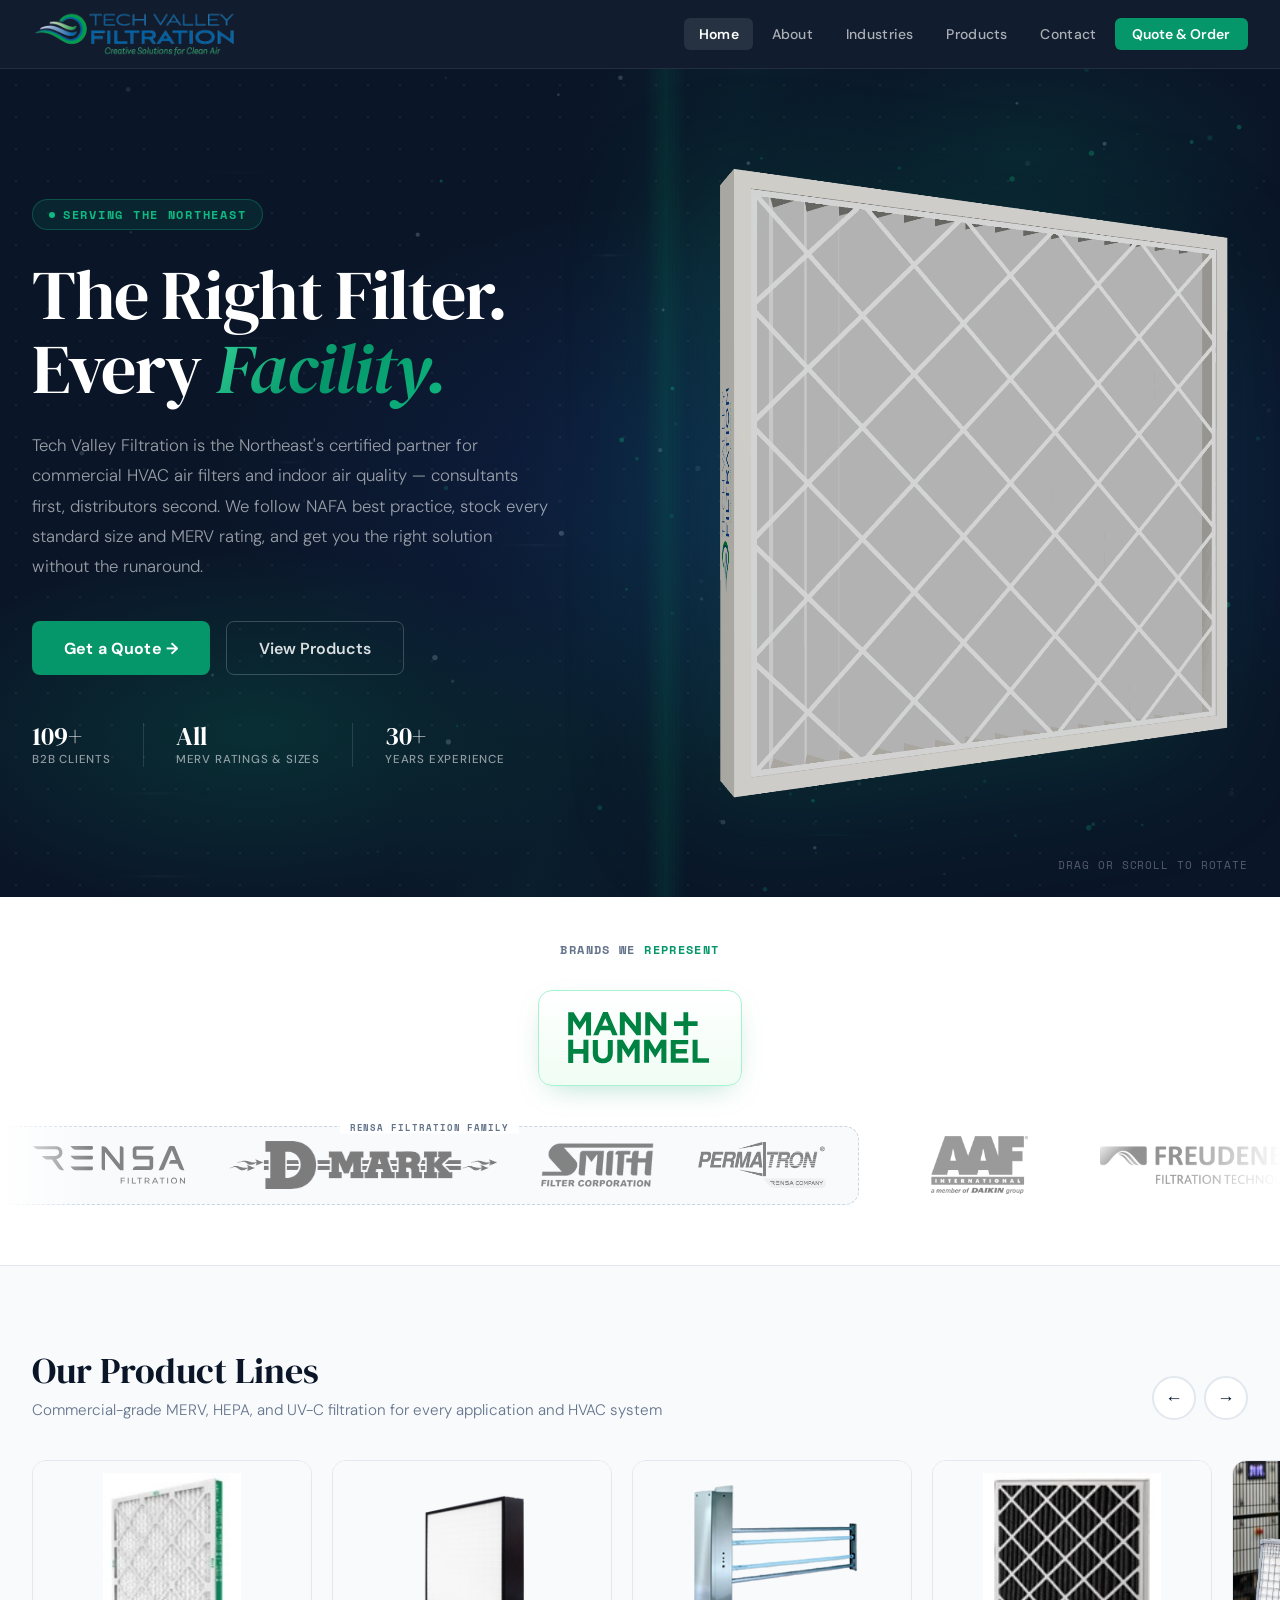
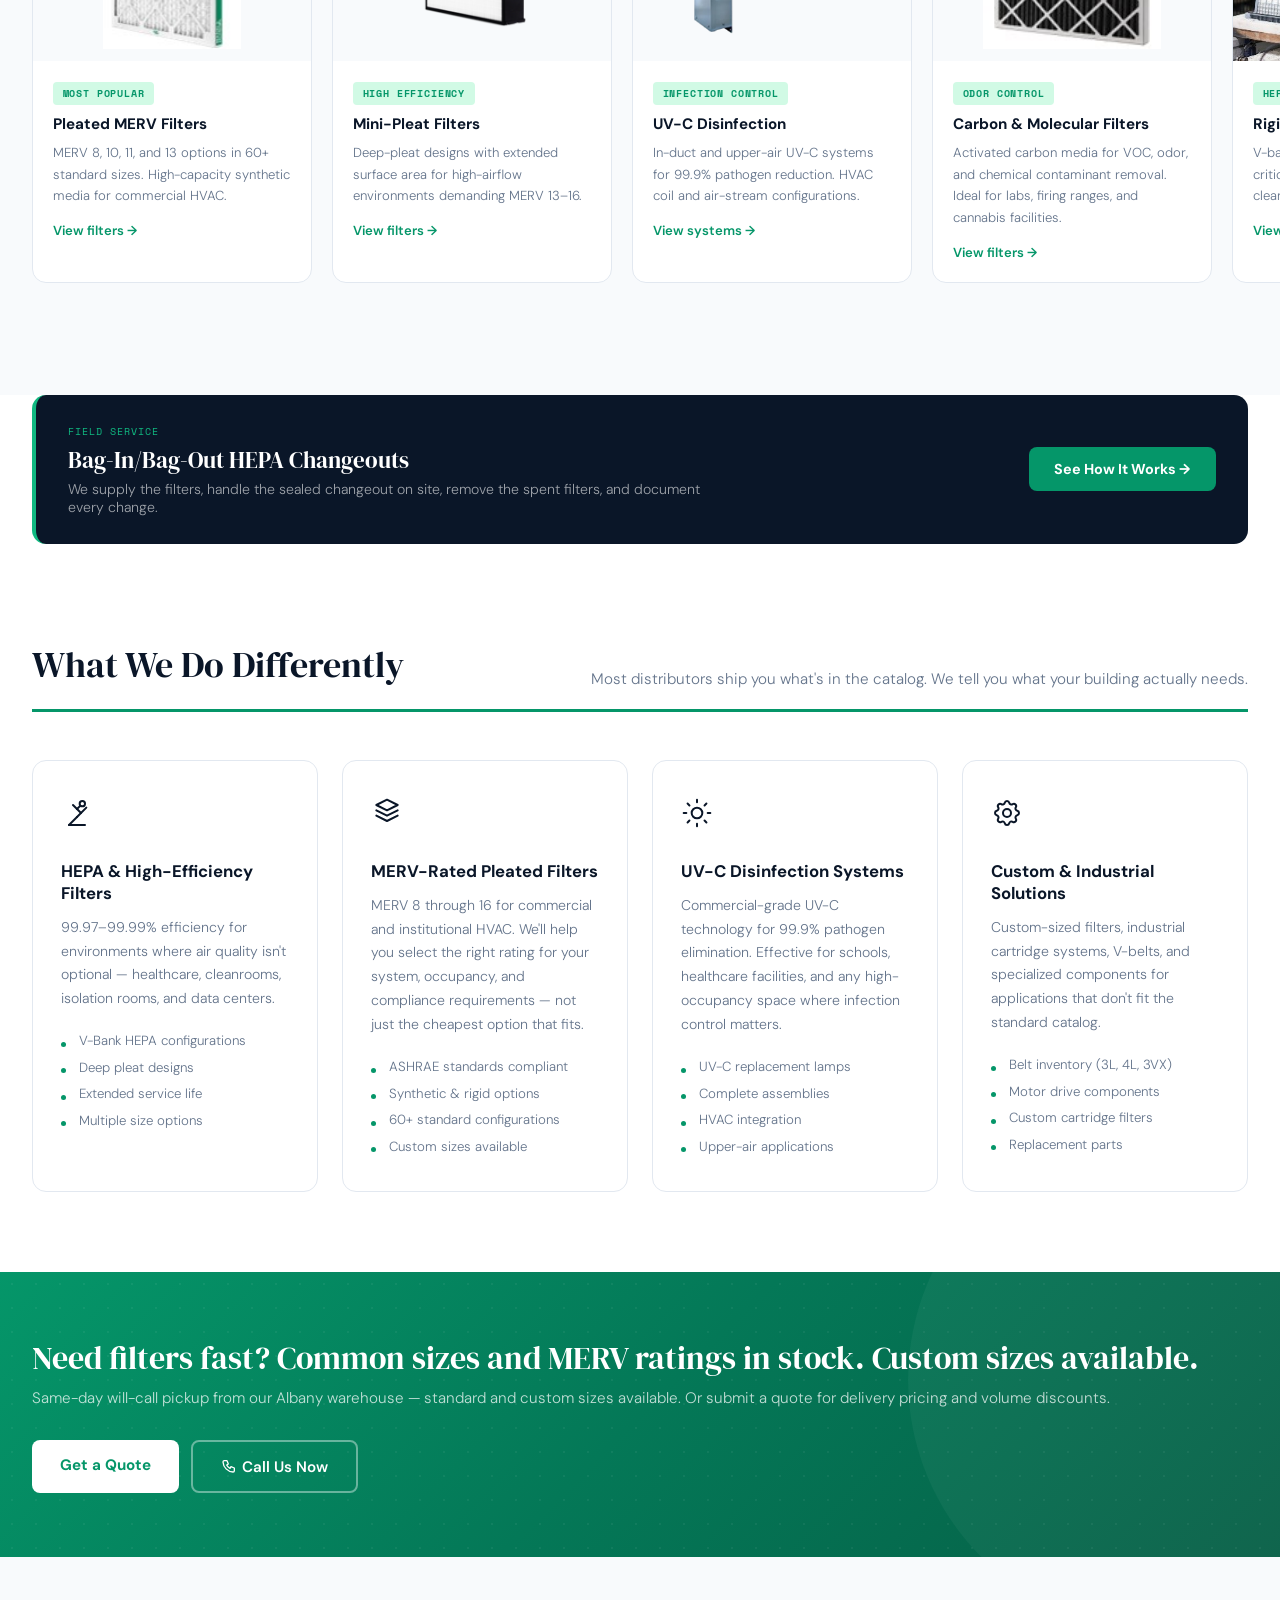
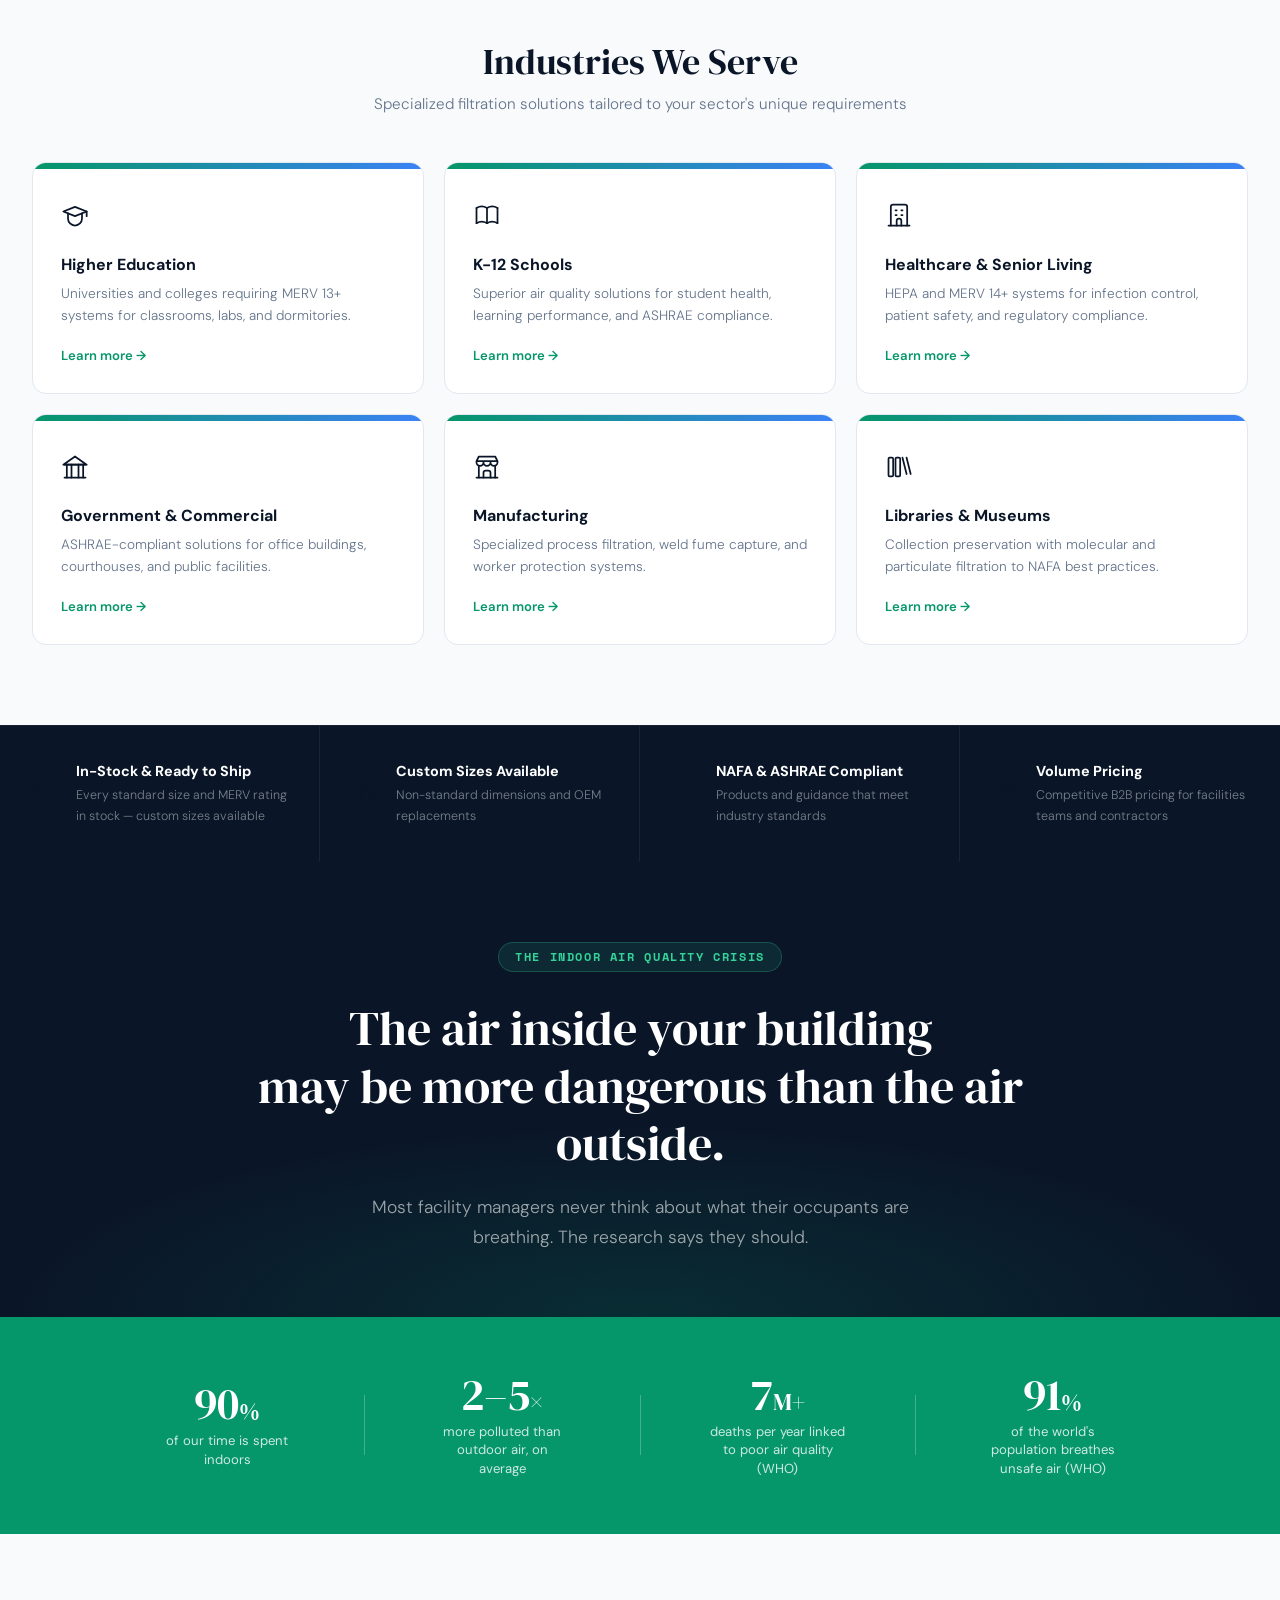
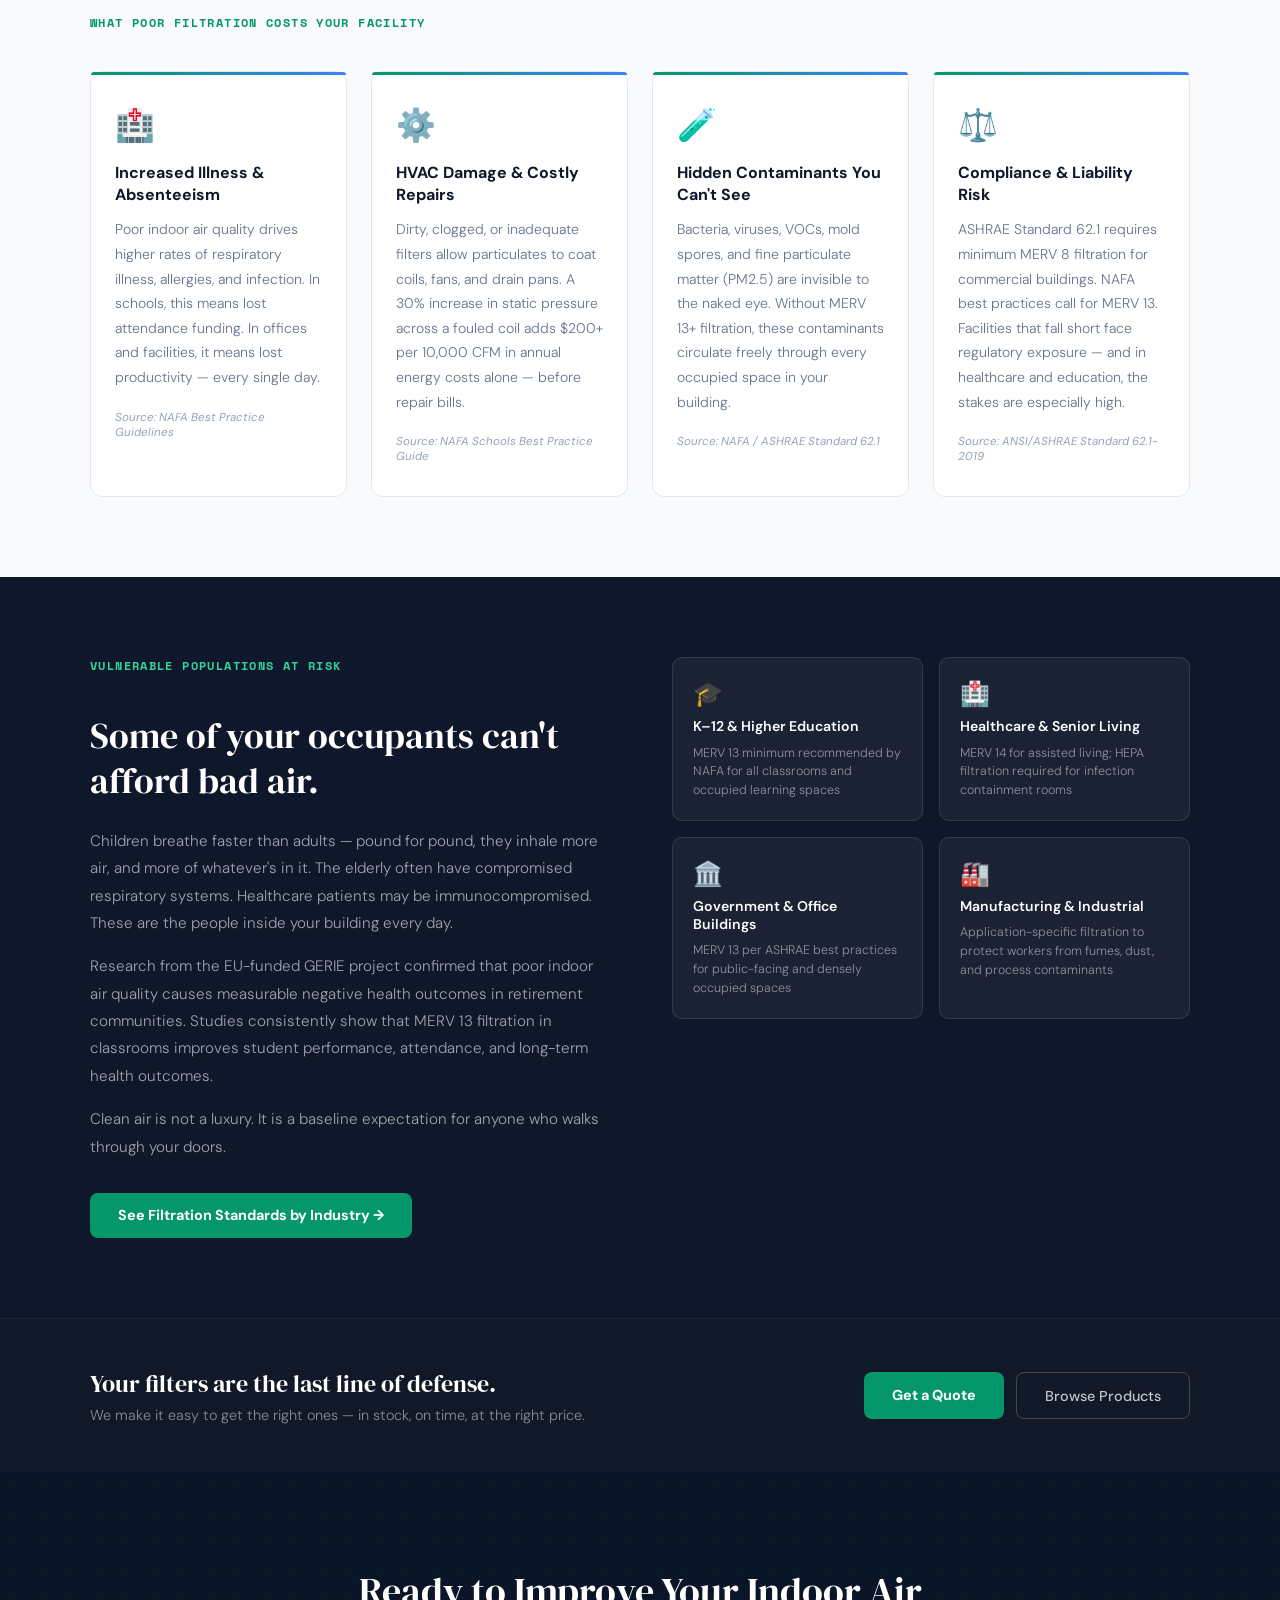
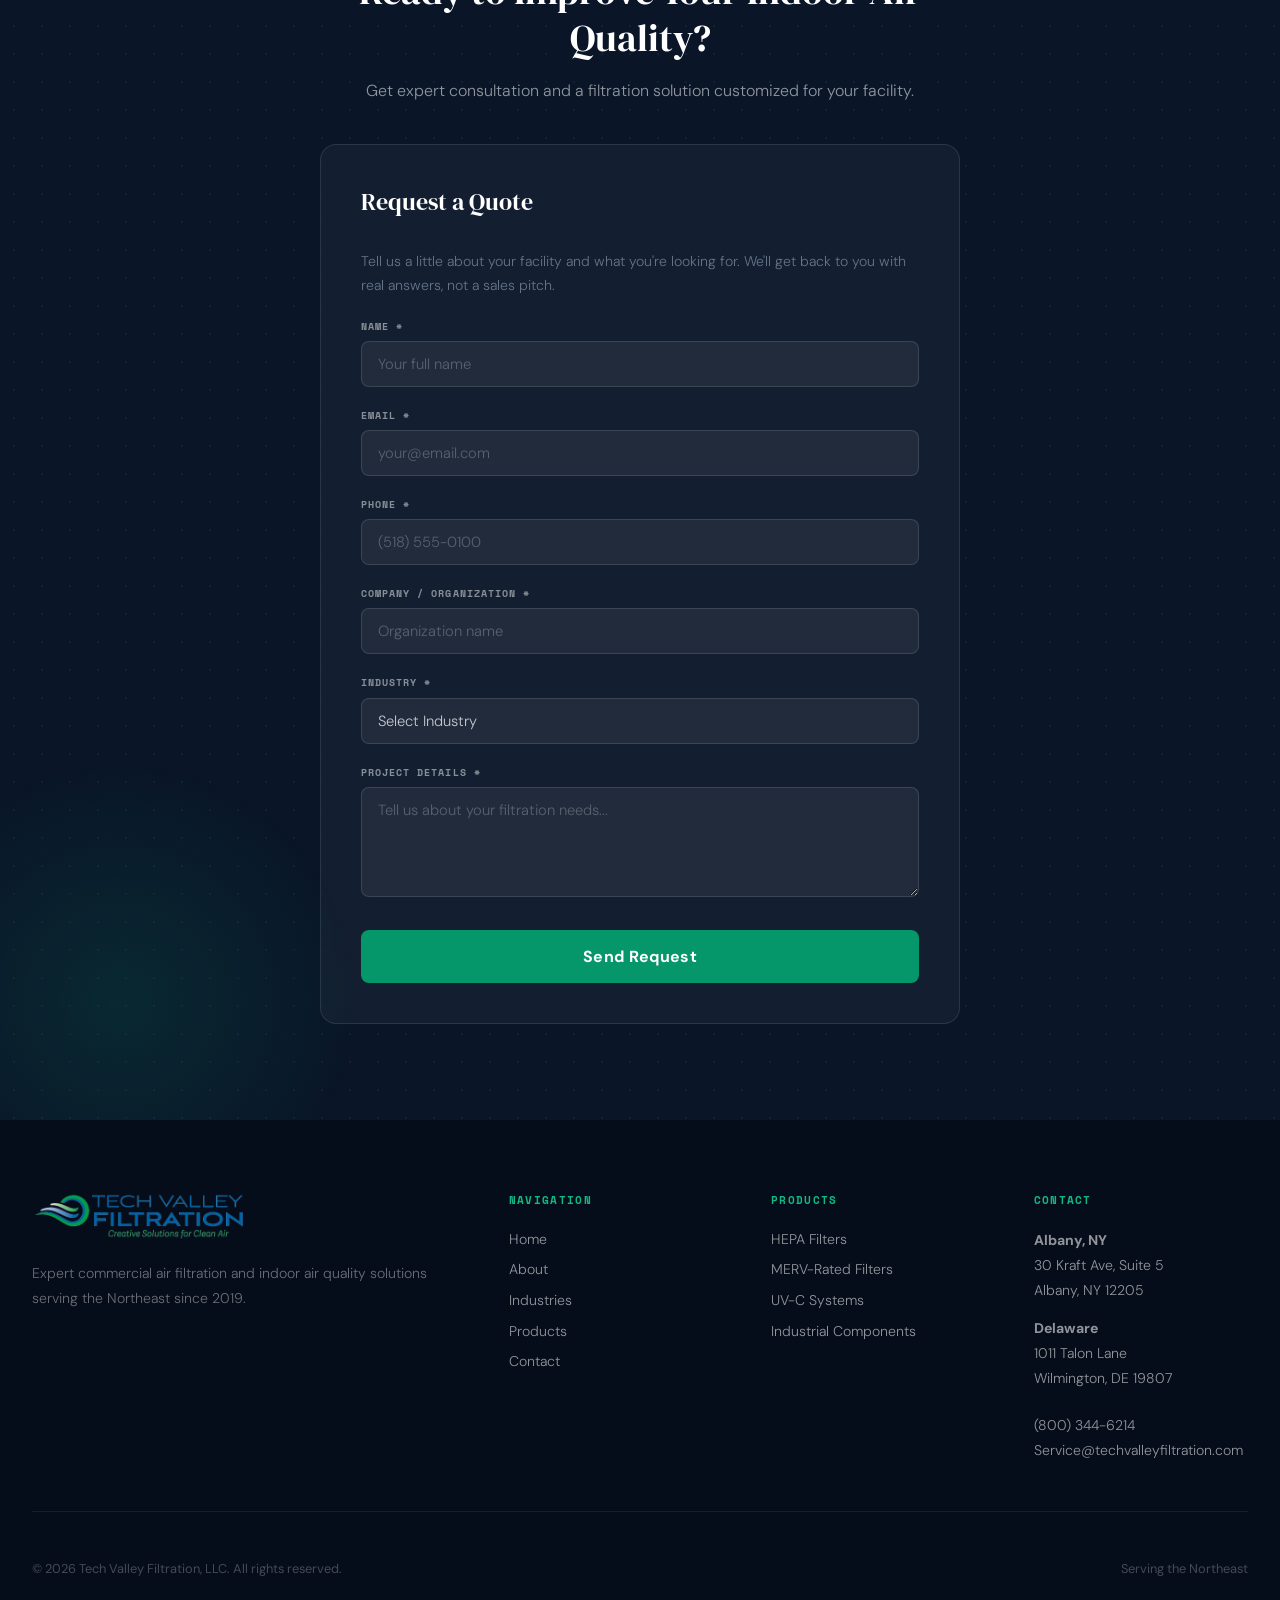
==== index.html @ b87f17ac "Brands strip: fix D-Mark logo crop (restore full D and arrows) Co-Authored-By: Claude Opus 5.5 <nore" ====
<!DOCTYPE html>
<html lang="en">
<head>
    <meta charset="UTF-8">
    <meta name="viewport" content="width=device-width, initial-scale=1.0">
    <title>Tech Valley Filtration | Commercial HVAC & Air Filtration Solutions</title>
    <meta name="description" content="Expert commercial HVAC filtration, UV-C disinfection, and indoor air quality solutions. Serving educational, healthcare, and industrial sectors across the Northeast.">
    <link rel="preconnect" href="https://fonts.googleapis.com">
    <link href="https://fonts.googleapis.com/css2?family=DM+Sans:wght@300;400;500;600&family=DM+Serif+Display&display=swap" rel="stylesheet">
    <style>
    /* ═══════════════════════════════════════════════
       DESIGN TOKENS
    ═══════════════════════════════════════════════ */
    @import url('https://fonts.googleapis.com/css2?family=DM+Serif+Display:ital@0;1&family=DM+Sans:ital,opsz,wght@0,9..40,300;0,9..40,400;0,9..40,500;0,9..40,700;1,9..40,300&family=Space+Mono:wght@400;700&display=swap&font-display=swap');

    :root {
        --primary:      #0a1628;
        --primary-mid:  #0f1f3d;
        --accent:       #059669;
        --accent-bright:#10b981;
        --accent-glow:  rgba(5,150,105,0.35);
        --accent-light: #d1fae5;
        --gold:         #f59e0b;
        --blue:         #1e40af;
        --blue-bright:  #3b82f6;
        --white:        #ffffff;
        --off-white:    #f8fafc;
        --border:       #e2e8f0;
        --gray:         #64748b;
        --dark-card:    rgba(255,255,255,0.04);
        --dark-border:  rgba(255,255,255,0.1);
    }

    *, *::before, *::after { box-sizing: border-box; margin: 0; padding: 0; }

    html { scroll-behavior: smooth; }

    body {
        font-family: 'DM Sans', sans-serif;
        color: var(--primary);
        background: var(--white);
    }
    .page-wrap { overflow-x: hidden; }

    /* ═══════════════════════════════════════════════
       NAV
    ═══════════════════════════════════════════════ */
    nav {
        position: sticky;
        top: 0;
        z-index: 10000;
        background: rgba(10,22,40,0.97);
        backdrop-filter: blur(12px);
        border-bottom: 1px solid rgba(255,255,255,0.08);
    }
    .nav-container {
        max-width: 1280px;
        margin: 0 auto;
        padding: 0 2rem;
        height: 68px;
        display: flex;
        align-items: center;
        justify-content: space-between;
        gap: 2rem;
    }
    .logo-img { height: 46px; width: auto; border-radius: 4px; }

    .nav-links {
        display: flex;
        list-style: none;
        gap: 0.25rem;
        align-items: center;
    }
    .nav-links a {
        display: block;
        padding: 0.45rem 0.9rem;
        text-decoration: none;
        color: rgba(255,255,255,0.65);
        font-size: 0.875rem;
        font-weight: 500;
        letter-spacing: 0.02em;
        border-radius: 6px;
        transition: color 0.18s, background 0.18s;
        white-space: nowrap;
    }
    .nav-links a:hover { color: var(--white); background: rgba(255,255,255,0.07); }
    .nav-links a[aria-current="page"] { color: var(--white); font-weight: 600; background: rgba(255,255,255,0.09); }
    .nav-links li:last-child a {
        background: var(--accent);
        color: var(--white);
        font-weight: 600;
        padding: 0.45rem 1.1rem;
        letter-spacing: 0;
    }
    .nav-links li:last-child a:hover { background: var(--accent-bright); }

    .mobile-menu-btn {
        display: none;
        background: none;
        border: 1px solid rgba(255,255,255,0.2);
        color: white;
        font-size: 1.25rem;
        cursor: pointer;
        border-radius: 6px;
        padding: 0.3rem 0.6rem;
        line-height: 1;
        touch-action: manipulation;
        -webkit-tap-highlight-color: rgba(255,255,255,0.1);
        position: relative;
        z-index: 10001;
    }

    /* ═══════════════════════════════════════════════
       HERO
    ═══════════════════════════════════════════════ */
    .hero {
        position: relative;
        background: var(--primary);
        display: flex;
        align-items: center;
        overflow: hidden;
    }
    .hero-bg {
        position: absolute;
        inset: 0;
        background:
            radial-gradient(ellipse 80% 60% at 65% 50%, rgba(30,64,175,0.25) 0%, transparent 60%),
            radial-gradient(ellipse 50% 40% at 20% 80%, rgba(5,150,105,0.2) 0%, transparent 55%),
            radial-gradient(ellipse 40% 30% at 80% 10%, rgba(5,150,105,0.12) 0%, transparent 50%);
    }
    /* Animated dot grid */
    .hero-bg::before {
        content: '';
        position: absolute;
        inset: 0;
        background-image: radial-gradient(circle, rgba(255,255,255,0.06) 1px, transparent 1px);
        background-size: 32px 32px;
    }
    /* Animated gradient sweep */
    .hero-bg::after {
        content: '';
        position: absolute;
        inset: 0;
        background: linear-gradient(105deg, transparent 40%, rgba(5,150,105,0.06) 50%, transparent 60%);
        animation: heroSweep 6s ease-in-out infinite;
    }
    @keyframes heroSweep {
        0%, 100% { transform: translateX(-20%); opacity: 0; }
        50% { transform: translateX(20%); opacity: 1; }
    }

    .hero-inner {
        position: relative;
        z-index: 2;
        max-width: 1280px;
        margin: 0 auto;
        padding: 5rem 2rem;
        display: grid;
        grid-template-columns: 1fr 1fr;
        gap: 4rem;
        align-items: center;
        width: 100%;
        min-height: 92vh;
    }

    .hero-eyebrow {
        display: inline-flex;
        align-items: center;
        gap: 0.5rem;
        font-family: 'Space Mono', monospace;
        font-size: 0.72rem;
        font-weight: 700;
        letter-spacing: 0.15em;
        text-transform: uppercase;
        color: var(--accent-bright);
        background: rgba(16,185,129,0.1);
        border: 1px solid rgba(16,185,129,0.3);
        border-radius: 999px;
        padding: 0.4rem 1rem;
        margin-bottom: 1.75rem;
        animation: fadeSlideUp 0.6s ease both;
    }
    .hero-eyebrow::before {
        content: '';
        width: 6px; height: 6px;
        background: var(--accent-bright);
        border-radius: 50%;
        animation: pulse 2s ease-in-out infinite;
    }
    @keyframes pulse {
        0%, 100% { opacity: 1; transform: scale(1); }
        50% { opacity: 0.5; transform: scale(0.7); }
    }

    .hero-text h1 {
        font-family: 'DM Serif Display', serif;
        font-size: clamp(3rem, 5.5vw, 5rem);
        font-weight: 400;
        color: var(--white);
        line-height: 1.05;
        letter-spacing: -0.02em;
        margin-bottom: 1.5rem;
        animation: fadeSlideUp 0.6s 0.1s ease both;
    }
    .hero-text h1 em {
        font-style: italic;
        color: transparent;
        background: linear-gradient(135deg, #34d399, #059669, #10b981);
        -webkit-background-clip: text;
        background-clip: text;
    }

    .hero-desc {
        font-size: 1.05rem;
        color: rgba(255,255,255,0.58);
        line-height: 1.8;
        font-weight: 300;
        max-width: 520px;
        margin-bottom: 2.5rem;
        animation: fadeSlideUp 0.6s 0.2s ease both;
    }

    .hero-cta {
        display: flex;
        gap: 1rem;
        flex-wrap: wrap;
        margin-bottom: 3rem;
        animation: fadeSlideUp 0.6s 0.3s ease both;
    }
    .btn-hero-primary {
        display: inline-flex;
        align-items: center;
        gap: 0.5rem;
        padding: 0.95rem 2rem;
        background: var(--accent);
        color: var(--white);
        text-decoration: none;
        border-radius: 8px;
        font-size: 1rem;
        font-weight: 700;
        letter-spacing: 0.01em;
        transition: transform 0.2s, box-shadow 0.2s, background 0.2s;
        box-shadow: 0 0 0 0 var(--accent-glow);
    }
    .btn-hero-primary:hover {
        background: var(--accent-bright);
        transform: translateY(-3px);
        box-shadow: 0 8px 32px var(--accent-glow), 0 0 0 4px rgba(16,185,129,0.15);
    }
    .btn-hero-secondary {
        display: inline-flex;
        align-items: center;
        gap: 0.5rem;
        padding: 0.95rem 2rem;
        background: transparent;
        color: rgba(255,255,255,0.85);
        text-decoration: none;
        border-radius: 8px;
        font-size: 1rem;
        font-weight: 600;
        border: 1.5px solid rgba(255,255,255,0.2);
        transition: border-color 0.2s, color 0.2s, background 0.2s, transform 0.2s;
    }
    .btn-hero-secondary:hover {
        border-color: rgba(255,255,255,0.6);
        color: var(--white);
        background: rgba(255,255,255,0.05);
        transform: translateY(-2px);
    }

    .hero-trust {
        display: flex;
        gap: 0;
        animation: fadeSlideUp 0.6s 0.4s ease both;
    }
    .hero-trust-item {
        display: flex;
        flex-direction: column;
        padding-right: 2rem;
        margin-right: 2rem;
        border-right: 1px solid rgba(255,255,255,0.12);
    }
    .hero-trust-item:last-child { border-right: none; margin-right: 0; padding-right: 0; }
    .hero-trust-num {
        font-family: 'DM Serif Display', serif;
        font-size: 1.65rem;
        color: var(--white);
        line-height: 1;
        margin-bottom: 0.2rem;
    }
    .hero-trust-label {
        font-size: 0.72rem;
        color: rgba(255,255,255,0.55);
        font-weight: 500;
        text-transform: uppercase;
        letter-spacing: 0.07em;
    }


    /* ── Airflow Background Animation ── */
    #airflow-canvas {
        position: absolute;
        inset: 0;
        width: 100%;
        height: 100%;
        z-index: 1;
        pointer-events: none;
        opacity: 0.85;
    }
    /* ── Turntable Hero Visual ── */
    .hero-visual {
        position: absolute;
        right: 0;
        top: 50%;
        transform: translateY(-50%);
        width: 44%;
        height: 100%;
        display: flex;
        align-items: center;
        justify-content: flex-end;
        pointer-events: none;
        z-index: 0; /* let canvas handle its own events */
    }
    #turntable-canvas {
        display: block;
        width: 100%;
        height: auto;
        max-height: 95vh;
        object-fit: contain;
        cursor: grab;
        pointer-events: all;
        filter: drop-shadow(-30px 20px 60px rgba(5,150,105,0.18));
        animation: fadeSlideUp 0.7s 0.15s ease both;
        user-select: none;
    }
    #turntable-canvas:active { cursor: grabbing; }
    .turntable-hint {
        position: absolute;
        bottom: 1.5rem;
        right: 2rem;
        font-size: 0.7rem;
        color: rgba(255,255,255,0.3);
        font-family: 'Space Mono', monospace;
        letter-spacing: 0.08em;
        text-transform: uppercase;
        pointer-events: none;
        animation: fadeSlideUp 1s 1.2s ease both;
    }

    @keyframes fadeSlideUp {
        from { opacity: 0; transform: translateY(20px); }
        to   { opacity: 1; transform: translateY(0); }
    }

    /* ═══════════════════════════════════════════════
       PRODUCT CAROUSEL
    ═══════════════════════════════════════════════ */
    .carousel-section {
        background: var(--off-white);
        padding: 5rem 0 5rem 2rem;
        overflow: hidden;
    }
    .carousel-header {
        max-width: 1280px;
        margin: 0 auto 2.5rem;
        padding-right: 2rem;
        display: flex;
        justify-content: space-between;
        align-items: flex-end;
    }
    .carousel-header-left h2 {
        font-family: 'DM Serif Display', serif;
        font-size: 2.25rem;
        font-weight: 400;
        color: var(--primary);
        margin-bottom: 0.35rem;
    }
    .carousel-header-left p { color: var(--gray); font-size: 0.95rem; font-weight: 300; }

    .carousel-nav { display: flex; gap: 0.5rem; }
    .carousel-btn {
        width: 44px; height: 44px;
        border-radius: 50%;
        border: 2px solid var(--border);
        background: white;
        font-size: 1.1rem;
        cursor: pointer;
        color: var(--primary);
        transition: background 0.2s, border-color 0.2s, color 0.2s, transform 0.15s, box-shadow 0.2s;
        display: flex; align-items: center; justify-content: center;
    }
    .carousel-btn:hover {
        background: var(--accent);
        border-color: var(--accent);
        color: white;
        transform: scale(1.1);
        box-shadow: 0 4px 16px var(--accent-glow);
    }

    .carousel-track-wrap { overflow: hidden; }
    .carousel-track {
        display: flex;
        gap: 1.25rem;
        overflow-x: scroll;
        scroll-behavior: smooth;
        -webkit-overflow-scrolling: touch;
        scrollbar-width: none; /* Firefox */
        -ms-overflow-style: none; /* IE/Edge */
    }
    .carousel-track::-webkit-scrollbar { display: none; } /* Chrome/Safari */
    .product-card {
        flex: 0 0 280px;
        background: white;
        border: 1px solid var(--border);
        border-radius: 14px;
        overflow: hidden;
        text-decoration: none;
        color: inherit;
        transition: transform 0.25s, box-shadow 0.25s, border-color 0.25s;
        display: block;
    }
    .product-card:hover {
        transform: translateY(-6px);
        box-shadow: 0 20px 48px rgba(0,0,0,0.1);
        border-color: var(--accent);
    }
    .product-card-img { width: 100%; height: 200px; object-fit: cover; display: block; }
    .product-card-body { padding: 1.25rem; }
    .product-card-tag {
        display: inline-block;
        font-family: 'Space Mono', monospace;
        font-size: 0.65rem;
        font-weight: 700;
        letter-spacing: 0.08em;
        text-transform: uppercase;
        color: var(--accent);
        background: var(--accent-light);
        padding: 0.2rem 0.6rem;
        border-radius: 4px;
        margin-bottom: 0.6rem;
    }
    .product-card-body h3 { font-size: 0.95rem; font-weight: 700; margin-bottom: 0.5rem; color: var(--primary); }
    .product-card-body p { font-size: 0.82rem; color: var(--gray); line-height: 1.65; font-weight: 300; margin-bottom: 0.75rem; }
    .product-card-link { font-size: 0.82rem; color: var(--accent); font-weight: 600; }

    .carousel-dots {
        display: flex;
        gap: 0.5rem;
        justify-content: center;
        margin-top: 2rem;
        padding-right: 2rem;
    }
    .carousel-dot {
        width: 8px; height: 8px;
        border-radius: 999px;
        background: var(--border);
        cursor: pointer;
        transition: width 0.3s, background 0.3s;
        border: none;
    }
    .carousel-dot.active { width: 24px; background: var(--accent); }

    /* ═══════════════════════════════════════════════
       SERVICES
    ═══════════════════════════════════════════════ */
    .section {
        max-width: 1280px;
        margin: 0 auto;
        padding: 5rem 2rem;
    }
    .section-alt { background: var(--off-white); }

    .section-header {
        margin-bottom: 3rem;
        padding-bottom: 1.25rem;
        border-bottom: 3px solid var(--accent);
        display: flex;
        align-items: flex-end;
        justify-content: space-between;
        flex-wrap: wrap;
        gap: 1rem;
    }
    .section-header h2 {
        font-family: 'DM Serif Display', serif;
        font-size: 2.25rem;
        font-weight: 400;
        color: var(--primary);
    }
    .section-header p { color: var(--gray); font-size: 0.95rem; font-weight: 300; }

    .section-header-center {
        text-align: center;
        margin-bottom: 3rem;
    }
    .section-header-center h2 {
        font-family: 'DM Serif Display', serif;
        font-size: 2.25rem;
        font-weight: 400;
        margin-bottom: 0.5rem;
    }
    .section-header-center p { color: var(--gray); font-size: 0.95rem; font-weight: 300; }

    .services-grid {
        display: grid;
        grid-template-columns: repeat(4, 1fr);
        gap: 1.5rem;
    }
    .service-card {
        background: white;
        border: 1px solid var(--border);
        border-radius: 14px;
        padding: 2rem 1.75rem;
        position: relative;
        overflow: hidden;
        transition: transform 0.25s, box-shadow 0.25s, border-color 0.25s;
    }
    .service-card::before {
        content: '';
        position: absolute;
        top: 0; left: 0; right: 0;
        height: 4px;
        background: linear-gradient(90deg, var(--accent), var(--blue-bright));
        transform: scaleX(0);
        transform-origin: left;
        transition: transform 0.3s ease;
    }
    .service-card:hover::before { transform: scaleX(1); }
    .service-card:hover {
        transform: translateY(-6px);
        box-shadow: 0 20px 48px rgba(0,0,0,0.09);
        border-color: var(--accent);
    }
    .service-icon {
        font-size: 2.25rem;
        margin-bottom: 1.25rem;
        display: block;
    }
    .service-card h3 { font-size: 1.05rem; font-weight: 700; margin-bottom: 0.75rem; color: var(--primary); }
    .service-card p { font-size: 0.88rem; color: var(--gray); line-height: 1.7; font-weight: 300; margin-bottom: 1rem; }
    .service-card ul { list-style: none; }
    .service-card li {
        font-size: 0.83rem;
        color: var(--gray);
        font-weight: 300;
        padding: 0.3rem 0 0.3rem 1.1rem;
        position: relative;
    }
    .service-card li::before {
        content: '';
        position: absolute;
        left: 0; top: 0.9rem;
        width: 5px; height: 5px;
        background: var(--accent);
        border-radius: 50%;
    }

    /* ═══════════════════════════════════════════════
       MID-CTA BANNER
    ═══════════════════════════════════════════════ */
    .mid-cta {
        background: linear-gradient(135deg, #059669 0%, #047857 50%, #065f46 100%);
        padding: 4rem 2rem;
        position: relative;
        overflow: hidden;
    }
    .mid-cta::before {
        content: '';
        position: absolute;
        inset: 0;
        background-image: radial-gradient(circle, rgba(255,255,255,0.05) 1px, transparent 1px);
        background-size: 24px 24px;
    }
    .mid-cta::after {
        content: '';
        position: absolute;
        right: -10%;
        top: -50%;
        width: 500px; height: 500px;
        background: rgba(255,255,255,0.04);
        border-radius: 50%;
        pointer-events: none;
    }
    .mid-cta-inner {
        position: relative;
        max-width: 1280px;
        margin: 0 auto;
        display: flex;
        align-items: center;
        justify-content: space-between;
        gap: 2rem;
        flex-wrap: wrap;
    }
    .mid-cta-text h2 {
        font-family: 'DM Serif Display', serif;
        font-size: clamp(1.5rem, 2.5vw, 2rem);
        font-weight: 400;
        color: white;
        margin-bottom: 0.5rem;
    }
    .mid-cta-text p { color: rgba(255,255,255,0.75); font-size: 0.95rem; font-weight: 300; }
    .mid-cta-actions { display: flex; gap: 0.75rem; flex-wrap: wrap; }
    .btn-cta-white {
        padding: 0.9rem 1.75rem;
        background: white;
        color: var(--accent);
        text-decoration: none;
        border-radius: 8px;
        font-size: 0.95rem;
        font-weight: 700;
        transition: transform 0.2s, box-shadow 0.2s;
        white-space: nowrap;
    }
    .btn-cta-white:hover { transform: translateY(-3px); box-shadow: 0 8px 24px rgba(0,0,0,0.2); }
    .btn-cta-outline {
        padding: 0.9rem 1.75rem;
        background: transparent;
        color: white;
        text-decoration: none;
        border-radius: 8px;
        font-size: 0.95rem;
        font-weight: 600;
        border: 2px solid rgba(255,255,255,0.4);
        transition: border-color 0.2s, background 0.2s, transform 0.2s;
        white-space: nowrap;
    }
    .btn-cta-outline:hover {
        border-color: white;
        background: rgba(255,255,255,0.1);
        transform: translateY(-2px);
    }

    /* ═══════════════════════════════════════════════
       INDUSTRIES GRID
    ═══════════════════════════════════════════════ */
    .industries-grid {
        display: grid;
        grid-template-columns: repeat(3, 1fr);
        gap: 1.25rem;
    }
    .industry-card {
        display: block;
        text-decoration: none;
        color: inherit;
        background: white;
        border: 1px solid var(--border);
        border-radius: 14px;
        overflow: hidden;
        transition: transform 0.25s, box-shadow 0.25s, border-color 0.25s;
    }
    .industry-card:hover {
        transform: translateY(-5px);
        box-shadow: 0 20px 48px rgba(0,0,0,0.1);
        border-color: var(--accent);
    }
    .industry-card-top {
        height: 6px;
        background: linear-gradient(90deg, var(--accent), var(--blue-bright));
    }
    .industry-card-body { padding: 1.75rem; }
    .industry-icon { font-size: 2rem; margin-bottom: 0.9rem; display: block; }
    .industry-card-body h3 { font-size: 1rem; font-weight: 700; margin-bottom: 0.5rem; color: var(--primary); }
    .industry-card-body p { font-size: 0.85rem; color: var(--gray); line-height: 1.65; font-weight: 300; margin-bottom: 1rem; }
    .industry-card-arrow { font-size: 0.82rem; font-weight: 600; color: var(--accent); }

    /* ═══════════════════════════════════════════════
       FEATURE STRIP
    ═══════════════════════════════════════════════ */
    .feature-strip {
        background: var(--primary);
        padding: 0;
        border-top: 1px solid rgba(255,255,255,0.05);
    }
    .feature-strip-inner {
        max-width: 1280px;
        margin: 0 auto;
        display: grid;
        grid-template-columns: repeat(4, 1fr);
    }
    .feature-item {
        display: flex;
        align-items: center;
        gap: 1rem;
        padding: 2.25rem 2rem;
        border-right: 1px solid rgba(255,255,255,0.06);
        transition: background 0.2s;
    }
    .feature-item:last-child { border-right: none; }
    .feature-item:hover { background: rgba(255,255,255,0.03); }
    .feature-icon { font-size: 1.75rem; flex-shrink: 0; }
    .feature-text strong {
        display: block;
        font-size: 0.9rem;
        font-weight: 700;
        color: white;
        margin-bottom: 0.2rem;
    }
    .feature-text span { font-size: 0.78rem; color: rgba(255,255,255,0.45); font-weight: 300; line-height: 1.4; }

    /* ═══════════════════════════════════════════════
       IAQ SECTION (preserved from previous work)
    ═══════════════════════════════════════════════ */
    .iaq-section { font-family: 'DM Sans', sans-serif; }

    .iaq-opener {
        background: #0a1628;
        padding: 5rem 2rem 4rem;
        text-align: center;
        position: relative;
        overflow: hidden;
    }
    .iaq-opener::before {
        content: '';
        position: absolute;
        inset: 0;
        background: radial-gradient(ellipse 70% 60% at 50% 100%, rgba(5,150,105,0.18) 0%, transparent 70%);
        pointer-events: none;
    }
    .iaq-opener-inner { max-width: 780px; margin: 0 auto; position: relative; }
    .iaq-eyebrow {
        display: inline-block;
        font-family: 'Space Mono', monospace;
        font-size: 0.72rem;
        font-weight: 700;
        letter-spacing: 0.14em;
        text-transform: uppercase;
        color: #34d399;
        background: rgba(52,211,153,0.1);
        border: 1px solid rgba(52,211,153,0.25);
        border-radius: 999px;
        padding: 0.35rem 1rem;
        margin-bottom: 1.75rem;
    }
    .iaq-headline {
        font-family: 'DM Serif Display', serif;
        font-size: clamp(2rem, 4vw, 3rem);
        font-weight: 400;
        color: #fff;
        line-height: 1.2;
        margin-bottom: 1.25rem;
    }
    .iaq-subhead {
        font-size: 1.1rem;
        color: rgba(255,255,255,0.6);
        font-weight: 300;
        line-height: 1.7;
        max-width: 600px;
        margin: 0 auto;
    }
    .iaq-stats-bar { background: #059669; padding: 2.5rem 2rem; }
    .iaq-stats-inner {
        max-width: 1100px;
        margin: 0 auto;
        display: flex;
        align-items: center;
        justify-content: center;
        gap: 0;
        flex-wrap: wrap;
    }
    .iaq-stat { text-align: center; padding: 1rem 2.5rem; flex: 1; min-width: 160px; }
    .iaq-stat-number {
        font-family: 'DM Serif Display', serif;
        font-size: 2.75rem;
        color: #fff;
        line-height: 1;
        margin-bottom: 0.4rem;
    }
    .iaq-stat-unit { font-size: 1.5rem; }
    .iaq-stat-label { font-size: 0.82rem; color: rgba(255,255,255,0.8); font-weight: 400; line-height: 1.4; max-width: 140px; margin: 0 auto; }
    .iaq-stat-divider { width: 1px; height: 60px; background: rgba(255,255,255,0.25); flex-shrink: 0; }
    .iaq-cards-wrap { background: #f8fafc; padding: 5rem 2rem; }
    .iaq-cards-inner { max-width: 1100px; margin: 0 auto; }
    .iaq-section-label { font-family: 'Space Mono', monospace; font-size: 0.72rem; font-weight: 700; letter-spacing: 0.12em; text-transform: uppercase; color: #059669; margin-bottom: 2.5rem; }
    .iaq-cards { display: grid; grid-template-columns: repeat(4, 1fr); gap: 1.5rem; }
    .iaq-card {
        background: #fff;
        border: 1px solid #e2e8f0;
        border-radius: 12px;
        padding: 2rem 1.5rem;
        position: relative;
        transition: transform 0.2s, box-shadow 0.2s;
    }
    .iaq-card::before { content: ''; position: absolute; top: 0; left: 0; right: 0; height: 3px; background: linear-gradient(90deg, #059669, #3b82f6); border-radius: 12px 12px 0 0; }
    .iaq-card:hover { transform: translateY(-4px); box-shadow: 0 12px 32px rgba(0,0,0,0.09); }
    .iaq-card-icon { font-size: 2rem; margin-bottom: 1rem; }
    .iaq-card h3 { font-size: 1rem; font-weight: 700; color: #0f172a; margin-bottom: 0.75rem; line-height: 1.35; }
    .iaq-card p { font-size: 0.88rem; color: #64748b; line-height: 1.75; font-weight: 300; margin-bottom: 1.25rem; }
    .iaq-card-source { font-size: 0.72rem; color: #94a3b8; font-style: italic; }
    .iaq-who-wrap { background: #0f172a; padding: 5rem 2rem; }
    .iaq-who-inner { max-width: 1100px; margin: 0 auto; display: grid; grid-template-columns: 1fr 1fr; gap: 4rem; align-items: start; }
    .iaq-who-text .iaq-section-label { color: #34d399; }
    .iaq-who-text h2 { font-family: 'DM Serif Display', serif; font-size: clamp(1.6rem, 2.8vw, 2.25rem); font-weight: 400; color: #fff; line-height: 1.25; margin-bottom: 1.5rem; }
    .iaq-who-text p { font-size: 0.95rem; color: rgba(255,255,255,0.6); line-height: 1.8; font-weight: 300; margin-bottom: 1rem; }
    .iaq-learn-btn { display: inline-block; margin-top: 1rem; padding: 0.85rem 1.75rem; background: #059669; color: #fff; text-decoration: none; border-radius: 8px; font-size: 0.9rem; font-weight: 700; transition: background 0.2s, transform 0.2s, box-shadow 0.2s; }
    .iaq-learn-btn:hover { background: #10b981; transform: translateY(-2px); box-shadow: 0 6px 20px rgba(5,150,105,0.4); }
    .iaq-who-visual { display: grid; grid-template-columns: 1fr 1fr; gap: 1rem; }
    .iaq-who-card { background: rgba(255,255,255,0.05); border: 1px solid rgba(255,255,255,0.1); border-radius: 10px; padding: 1.25rem; display: flex; flex-direction: column; gap: 0.5rem; transition: background 0.2s, transform 0.2s; }
    .iaq-who-card:hover { background: rgba(5,150,105,0.12); border-color: rgba(5,150,105,0.3); transform: translateY(-2px); }
    .iaq-who-icon { font-size: 1.5rem; }
    .iaq-who-card strong { font-size: 0.88rem; font-weight: 600; color: #fff; line-height: 1.3; }
    .iaq-who-card span { font-size: 0.78rem; color: rgba(255,255,255,0.5); line-height: 1.5; font-weight: 300; }
    .iaq-cta-band { background: #111827; border-top: 1px solid rgba(255,255,255,0.07); padding: 3rem 2rem; }
    .iaq-cta-band-inner { max-width: 1100px; margin: 0 auto; display: flex; align-items: center; justify-content: space-between; gap: 2rem; flex-wrap: wrap; }
    .iaq-cta-band-text h3 { font-family: 'DM Serif Display', serif; font-size: 1.5rem; font-weight: 400; color: #fff; margin-bottom: 0.4rem; }
    .iaq-cta-band-text p { font-size: 0.9rem; color: rgba(255,255,255,0.5); font-weight: 300; }
    .iaq-cta-band-actions { display: flex; gap: 0.75rem; flex-wrap: wrap; }
    .iaq-btn-primary { padding: 0.85rem 1.75rem; background: #059669; color: #fff; text-decoration: none; border-radius: 8px; font-size: 0.9rem; font-weight: 700; transition: background 0.2s, transform 0.2s, box-shadow 0.2s; white-space: nowrap; }
    .iaq-btn-primary:hover { background: #10b981; transform: translateY(-2px); box-shadow: 0 6px 20px rgba(5,150,105,0.4); }
    .iaq-btn-secondary { padding: 0.85rem 1.75rem; background: transparent; color: rgba(255,255,255,0.75); text-decoration: none; border: 1.5px solid rgba(255,255,255,0.2); border-radius: 8px; font-size: 0.9rem; font-weight: 500; transition: border-color 0.2s, color 0.2s, transform 0.2s; white-space: nowrap; }
    .iaq-btn-secondary:hover { border-color: rgba(255,255,255,0.5); color: #fff; transform: translateY(-2px); }



    /* ═══════════════════════════════════════════════
       CONTACT CTA
    ═══════════════════════════════════════════════ */
    .cta-section {
        background: var(--primary);
        color: white;
        padding: 6rem 2rem;
        position: relative;
        overflow: hidden;
    }
    .cta-section::before {
        content: '';
        position: absolute;
        inset: 0;
        background-image: radial-gradient(circle, rgba(255,255,255,0.04) 1px, transparent 1px);
        background-size: 28px 28px;
        pointer-events: none;
    }
    .cta-section::after {
        content: '';
        position: absolute;
        bottom: -120px; left: -120px;
        width: 480px; height: 480px;
        background: radial-gradient(circle, rgba(5,150,105,0.15) 0%, transparent 70%);
        pointer-events: none;
    }
    .cta-inner {
        position: relative;
        max-width: 640px;
        margin: 0 auto;
        display: flex;
        flex-direction: column;
        align-items: center;
        text-align: center;
    }

    /* Text above the centered contact form */
    .cta-text { width: 100%; }
    .cta-text h2 {
        font-family: 'DM Serif Display', serif;
        font-size: clamp(2rem, 3vw, 2.75rem);
        font-weight: 400;
        color: white;
        line-height: 1.2;
        margin-bottom: 1rem;
    }
    .cta-text > p {
        font-size: 1rem;
        color: rgba(255,255,255,0.55);
        font-weight: 300;
        line-height: 1.7;
        margin-bottom: 2.5rem;
    }
    /* Centered quote form */
    .contact-form {
        width: 100%;
        text-align: left;
        background: rgba(255,255,255,0.04);
        border: 1px solid rgba(255,255,255,0.1);
        border-radius: 16px;
        padding: 2.5rem;
        backdrop-filter: blur(8px);
    }
    .contact-form h3 {
        font-family: 'DM Serif Display', serif;
        font-size: 1.5rem;
        font-weight: 400;
        color: white;
        margin-bottom: 2rem;
    }
    .form-group { margin-bottom: 1.25rem; }
    .form-group label {
        display: block;
        font-family: 'Space Mono', monospace;
        font-size: 0.65rem;
        font-weight: 700;
        letter-spacing: 0.1em;
        text-transform: uppercase;
        color: rgba(255,255,255,0.5);
        margin-bottom: 0.45rem;
    }
    .form-group input,
    .form-group select,
    .form-group textarea {
        width: 100%;
        padding: 0.75rem 1rem;
        background: rgba(255,255,255,0.06);
        border: 1.5px solid rgba(255,255,255,0.12);
        border-radius: 8px;
        color: white;
        font-family: 'DM Sans', sans-serif;
        font-size: 0.92rem;
        font-weight: 300;
        transition: border-color 0.2s, background 0.2s;
        outline: none;
        appearance: none;
    }
    .form-group input::placeholder,
    .form-group textarea::placeholder { color: rgba(255,255,255,0.25); }
    .form-group select { cursor: pointer; color: rgba(255,255,255,0.75); }
    .form-group select option { background: #0f1f3d; color: white; }
    .form-group input:focus,
    .form-group select:focus,
    .form-group textarea:focus {
        border-color: var(--accent-bright);
        background: rgba(16,185,129,0.06);
    }
    .form-group textarea { min-height: 110px; resize: vertical; }
    .btn-submit {
        width: 100%;
        padding: 1rem;
        background: var(--accent);
        color: white;
        border: none;
        border-radius: 8px;
        font-family: 'DM Sans', sans-serif;
        font-size: 1rem;
        font-weight: 700;
        cursor: pointer;
        letter-spacing: 0.02em;
        transition: background 0.2s, transform 0.2s, box-shadow 0.2s;
        margin-top: 0.5rem;
    }
    .btn-submit:hover {
        background: var(--accent-bright);
        transform: translateY(-2px);
        box-shadow: 0 6px 24px rgba(5,150,105,0.45);
    }

    /* ═══════════════════════════════════════════════
       FOOTER
    ═══════════════════════════════════════════════ */
    footer { background: #060d1a; color: white; padding: 4.5rem 2rem 2rem; }
    .footer-inner { max-width: 1280px; margin: 0 auto; }
    .footer-grid { display: grid; grid-template-columns: 2fr 1fr 1fr 1fr; gap: 3rem; margin-bottom: 3rem; padding-bottom: 3rem; border-bottom: 1px solid rgba(255,255,255,0.07); }
    .footer-brand p { color: rgba(255,255,255,0.4); font-size: 0.88rem; font-weight: 300; line-height: 1.8; margin-top: 1rem; }
    .footer-brand img { height: 44px; border-radius: 4px; }
    .footer-col h4 { font-family: 'Space Mono', monospace; font-size: 0.68rem; text-transform: uppercase; letter-spacing: 0.12em; color: var(--accent-bright); margin-bottom: 1.25rem; }
    .footer-col ul { list-style: none; }
    .footer-col li { margin-bottom: 0.6rem; }
    .footer-col a { color: rgba(255,255,255,0.56); text-decoration: none; font-size: 0.88rem; font-weight: 300; transition: color 0.2s; }
    .footer-col a:hover { color: white; }
    .footer-col p { color: rgba(255,255,255,0.56); font-size: 0.88rem; font-weight: 300; line-height: 1.8; }
    .footer-bottom { display: flex; justify-content: space-between; align-items: center; color: rgba(255,255,255,0.25); font-size: 0.8rem; }

    

    /* ═══════════════════════════════════════════════
       RESPONSIVE
    ═══════════════════════════════════════════════ */
    @media (max-width: 1100px) {
        .services-grid { grid-template-columns: repeat(2, 1fr); }
        .industries-grid { grid-template-columns: repeat(2, 1fr); }
        .iaq-cards { grid-template-columns: repeat(2, 1fr); }
        .iaq-who-inner { grid-template-columns: 1fr; gap: 2.5rem; }
        .feature-strip-inner { grid-template-columns: repeat(2, 1fr); }
        .footer-grid { grid-template-columns: 1fr 1fr; gap: 2rem; }
    }
    @media (max-width: 900px) {
        .hero-inner { grid-template-columns: 1fr; min-height: auto; padding: 4rem 2rem 3rem; }
        .hero-visual { display: none; pointer-events: none; }
        .turntable-hint { display: none; }
        #turntable-canvas { pointer-events: none !important; }
        .hero-text h1 { font-size: clamp(2.5rem, 6vw, 3.5rem); }
    }
    @media (max-width: 768px) {
        .mobile-menu-btn { display: block !important; }
        .nav-links {
            display: none !important;
            flex-direction: column;
            position: absolute;
            top: 100%; left: 0; right: 0;
            background: rgba(10,22,40,0.98);
            backdrop-filter: blur(12px);
            padding: 1rem 2rem;
            border-bottom: 1px solid rgba(255,255,255,0.08);
            gap: 0.25rem;
            z-index: 9999;
        }
        .nav-links.open { display: flex !important; }
        .nav-links a { color: rgba(255,255,255,0.7); padding: 0.6rem 0.5rem; }
        .nav-links li:last-child a { background: var(--accent); border-radius: 6px; text-align: center; }
        .services-grid { grid-template-columns: 1fr; }
        .industries-grid { grid-template-columns: 1fr; }
        .iaq-cards { grid-template-columns: 1fr; }
        .iaq-stat-divider { display: none; }
        .iaq-stat { padding: 0.75rem 1rem; border-bottom: 1px solid rgba(255,255,255,0.15); }
        .iaq-stat:last-child { border-bottom: none; }
        .iaq-stats-inner { flex-direction: column; }
        .iaq-who-visual { grid-template-columns: 1fr; }
        .iaq-cta-band-inner { flex-direction: column; text-align: center; }
        .iaq-cta-band-actions { justify-content: center; }
        .feature-strip-inner { grid-template-columns: 1fr; }
        .feature-item { border-right: none; border-bottom: 1px solid rgba(255,255,255,0.06); }
        .feature-item:last-child { border-bottom: none; }
        .mid-cta-inner { flex-direction: column; text-align: center; }
        .cta-inner { grid-template-columns: 1fr; gap: 3rem; }
        .mid-cta-actions { justify-content: center; }
        .footer-grid { grid-template-columns: 1fr; }
        .footer-bottom { flex-direction: column; gap: 0.5rem; text-align: center; }
        .hero-trust { flex-wrap: wrap; gap: 1rem; }
        .hero-trust-item { border-right: none; }
    }

    /* ── BIBO teaser strip ── */
    .bibo-teaser-wrap { max-width: 1280px; margin: 0 auto; padding: 0 2rem 1rem; }
    .bibo-teaser { display: flex; align-items: center; justify-content: space-between; gap: 1.5rem; flex-wrap: wrap; background: var(--primary); border-radius: 14px; padding: 1.75rem 2rem; position: relative; overflow: hidden; border-left: 4px solid var(--accent-bright); }
    .bibo-teaser-tag { font-family: 'Space Mono', monospace; font-size: 0.65rem; text-transform: uppercase; letter-spacing: 0.1em; color: var(--accent-bright); margin-bottom: 0.3rem; }
    .bibo-teaser h3 { font-family: 'DM Serif Display', serif; font-size: 1.45rem; font-weight: 400; color: white; margin-bottom: 0.25rem; }
    .bibo-teaser p { font-size: 0.88rem; color: rgba(255,255,255,0.6); font-weight: 300; max-width: 640px; }
    .bibo-teaser a { padding: 0.8rem 1.6rem; background: var(--accent); color: white; text-decoration: none; border-radius: 8px; font-size: 0.9rem; font-weight: 700; white-space: nowrap; transition: background 0.2s, transform 0.2s, box-shadow 0.2s; }
    .bibo-teaser a:hover { background: var(--accent-bright); transform: translateY(-2px); box-shadow: 0 6px 20px var(--accent-glow); }
    @media (max-width: 768px) { .bibo-teaser-wrap { padding: 0 1.25rem 1rem; } .bibo-teaser { flex-direction: column; align-items: flex-start; padding: 1.5rem; } }

    /* ═══════════════════════════════════════════════
       BRANDS MARQUEE
    ═══════════════════════════════════════════════ */
    .brands-section {
        background: var(--white);
        border-bottom: 1px solid var(--border);
        padding: 2.75rem 0 3rem;
        overflow: hidden;
    }
    .brands-label {
        font-family: 'Space Mono', monospace;
        font-size: 0.72rem;
        font-weight: 700;
        letter-spacing: 0.12em;
        text-transform: uppercase;
        color: var(--gray);
        text-align: center;
        margin-bottom: 2rem;
        padding: 0 1.25rem;
    }
    .brands-label span { color: var(--accent); }
    .brands-row {
        max-width: 1440px;
        margin: 0 auto;
        display: flex;
        flex-direction: column;
        align-items: center;
        gap: 1.75rem;
    }
    /* Featured partner: Mann+Hummel */
    .brand-featured {
        flex: 0 0 auto;
        position: relative;
        display: flex;
        flex-direction: column;
        align-items: center;
        gap: 0.7rem;
        padding: 1.25rem 1.75rem;
        background: linear-gradient(180deg, #ffffff 0%, #f0fdf4 100%);
        border: 1px solid #a7f3d0;
        border-radius: 14px;
        box-shadow: 0 10px 30px -12px var(--accent-glow);
        text-decoration: none;
        transition: transform 0.25s ease, box-shadow 0.25s ease;
    }
    .brand-featured:hover { transform: translateY(-2px); box-shadow: 0 14px 34px -12px var(--accent-glow); }
    .brand-featured img { height: 54px; width: auto; display: block; }
    .brands-marquee {
        width: 100%;
        min-width: 0;
        overflow: hidden;
        padding: 0.75rem 0;
        -webkit-mask-image: linear-gradient(to right, transparent, #000 7%, #000 92%, transparent);
                mask-image: linear-gradient(to right, transparent, #000 7%, #000 92%, transparent);
    }
    .brands-track {
        display: flex;
        width: max-content;
        animation: brands-scroll 48s linear infinite;
    }
    .brands-marquee:hover .brands-track,
    .brands-marquee:focus-within .brands-track { animation-play-state: paused; }
    .brands-group {
        display: flex;
        align-items: center;
        gap: 4.5rem;
        padding-right: 4.5rem;
        list-style: none;
        margin: 0;
    }
    .brand-logo {
        display: flex;
        align-items: center;
        justify-content: center;
        height: 72px;
    }
    .brand-logo img {
        display: block;
        width: auto;
        height: calc(var(--h, 40px) * var(--brand-scale, 1));
        filter: grayscale(1);
        opacity: 0.55;
        transition: filter 0.3s ease, opacity 0.3s ease, transform 0.3s ease;
    }
    .brand-logo:hover img {
        filter: grayscale(0);
        opacity: 1;
        transform: scale(1.06);
    }
    /* Rensa Filtration family — kept together in one tray */
    .brand-family {
        position: relative;
        display: flex;
        align-items: center;
        gap: 2.75rem;
        padding: 0.4rem 2rem;
        border: 1px dashed #cbd5e1;
        border-radius: 14px;
        background: var(--off-white);
    }
    .brand-family-tag {
        position: absolute;
        top: 0;
        left: 50%;
        transform: translate(-50%, -50%);
        font-family: 'Space Mono', monospace;
        font-size: 0.58rem;
        font-weight: 700;
        letter-spacing: 0.1em;
        text-transform: uppercase;
        color: var(--gray);
        background: var(--white);
        padding: 0 0.6rem;
        white-space: nowrap;
    }
    .brand-family .brand-logo { height: 64px; }
    @keyframes brands-scroll {
        from { transform: translateX(0); }
        to   { transform: translateX(-50%); }
    }
    @media (max-width: 768px) {
        .brands-section { padding: 2rem 0 2.25rem; --brand-scale: 0.78; }
        .brands-row { gap: 1.5rem; }
        .brand-featured { padding: 1rem 1.4rem; }
        .brand-featured img { height: 44px; }
        .brands-group { gap: 3rem; padding-right: 3rem; }
        .brand-family { gap: 2rem; padding: 0.4rem 1.4rem; }
        .brand-logo { height: 56px; }
        .brands-track { animation-duration: 36s; }
    }
    @media (prefers-reduced-motion: reduce) {
        .brands-marquee { -webkit-mask-image: none; mask-image: none; padding: 0.75rem 0; }
        .brands-track { animation: none; width: auto; justify-content: center; }
        .brands-group { flex-wrap: wrap; justify-content: center; gap: 2rem 3.5rem; padding: 0 1.25rem; }
        .brands-group[aria-hidden="true"] { display: none; }
        .brand-family { flex-wrap: wrap; justify-content: center; }
    }
</style>
<link rel="canonical" href="https://techvalleyfiltration.com/">
<link rel="icon" type="image/png" href="ImageAssets/logo-transparent.png">

<meta property="og:type" content="website">
<meta property="og:site_name" content="Tech Valley Filtration">
<meta property="og:title" content="Tech Valley Filtration | Commercial HVAC & Air Filtration Solutions">
<meta property="og:description" content="Expert commercial HVAC filtration, UV-C disinfection, and indoor air quality solutions. Serving educational, healthcare, and industrial sectors across the Northeast.">
<meta property="og:url" content="https://techvalleyfiltration.com/">
<meta property="og:image" content="https://techvalleyfiltration.com/ImageAssets/logo-transparent.png">
<meta name="twitter:card" content="summary">
<meta name="twitter:title" content="Tech Valley Filtration | Commercial HVAC & Air Filtration Solutions">
<meta name="twitter:description" content="Expert commercial HVAC filtration, UV-C disinfection, and indoor air quality solutions. Serving educational, healthcare, and industrial sectors across the Northeast.">
<meta name="twitter:image" content="https://techvalleyfiltration.com/ImageAssets/logo-transparent.png">

<meta name="google-site-verification" content="RfB7fsR8nvl1SEIrdiZfe_AjPQJ2SG3FxFRal27xsy8" />

<!-- Google tag (gtag.js) -->
<script async src="https://www.googletagmanager.com/gtag/js?id=G-WML500RV4E"></script>
<script>
  window.dataLayer = window.dataLayer || [];
  function gtag(){dataLayer.push(arguments);}
  gtag('js', new Date());
  gtag('config', 'G-WML500RV4E');
</script>

<script type="application/ld+json">
{
  "@context": "https://schema.org",
  "@type": ["LocalBusiness", "HVACBusiness"],
  "name": "Tech Valley Filtration",
  "legalName": "Tech Valley Filtration, LLC",
  "image": "https://techvalleyfiltration.com/ImageAssets/logo-transparent.png",
  "logo": "https://techvalleyfiltration.com/ImageAssets/logo-transparent.png",
  "url": "https://techvalleyfiltration.com/",
  "telephone": "+1-800-344-6214",
  "email": "Service@techvalleyfiltration.com",
  "address": {
    "@type": "PostalAddress",
    "streetAddress": "30 Kraft Ave, Suite 5",
    "addressLocality": "Albany",
    "addressRegion": "NY",
    "postalCode": "12205",
    "addressCountry": "US"
  },
  "areaServed": ["Albany, NY", "Troy, NY", "Schenectady, NY", "Capital Region NY", "Northeastern United States"],
  "priceRange": "$$",
  "foundingDate": "2019",
  "description": "Commercial HVAC air filtration, UV-C disinfection, and indoor air quality solutions serving educational, healthcare, government, and industrial facilities across the Northeast."
}
</script>

</head>
<body>
<div class="page-wrap">

    <!-- Navigation -->
    <nav>
        <div class="nav-container">
            <img src="ImageAssets/logo-transparent.png" alt="Tech Valley Filtration Logo" class="logo-img">
            <ul class="nav-links" id="navLinks">
                <li><a href="index.html" aria-current="page">Home</a></li>
                <li><a href="about.html">About</a></li>
                <li><a href="industries.html">Industries</a></li>
                <li><a href="products.html">Products</a></li>
                <li><a href="#contact">Contact</a></li>
                <li><a href="quote.html">Quote &amp; Order</a></li>
            </ul>
            <button class="mobile-menu-btn" id="menuBtn" aria-label="Open menu" aria-expanded="false"><svg width="22" height="22" viewBox="0 0 22 22" fill="none" stroke="currentColor" stroke-width="2" stroke-linecap="round" aria-hidden="true"><line x1="2" y1="5" x2="20" y2="5"/><line x1="2" y1="11" x2="20" y2="11"/><line x1="2" y1="17" x2="20" y2="17"/></svg></button>
        </div>
    </nav>

    <!-- Hero -->
    <section class="hero">
        <div class="hero-bg"></div>
        <canvas id="airflow-canvas" aria-hidden="true"></canvas>
        <div class="hero-inner">
            <div class="hero-text">
                <div class="hero-eyebrow">Serving the Northeast</div>
                <h1>The Right Filter.<br>Every <em>Facility.</em></h1>
                <p class="hero-desc">Tech Valley Filtration is the Northeast's certified partner for commercial HVAC air filters and indoor air quality — consultants first, distributors second. We follow NAFA best practice, stock every standard size and MERV rating, and get you the right solution without the runaround.</p>
                <div class="hero-cta">
                    <a href="quote.html" class="btn-hero-primary">Get a Quote →</a>
                    <a href="products.html" class="btn-hero-secondary">View Products</a>
                </div>
                <div class="hero-trust">

                    <div class="hero-trust-item">
                        <span class="hero-trust-num">109+</span>
                        <span class="hero-trust-label">B2B Clients</span>
                    </div>
                    <div class="hero-trust-item">
                        <span class="hero-trust-num">All</span>
                        <span class="hero-trust-label">MERV Ratings &amp; Sizes</span>
                    </div>
                    <div class="hero-trust-item">
                        <span class="hero-trust-num">30+</span>
                        <span class="hero-trust-label">Years Experience</span>
                    </div>
                </div>
            </div>
            <!-- Turntable Filter Animation -->
            <div class="hero-visual" aria-hidden="true">
                <canvas id="turntable-canvas" width="1200" height="1500" aria-label="Interactive 360° filter rotation"></canvas>
                <div class="turntable-hint">drag or scroll to rotate</div>
            </div>
        </div>
    </section>

    <script>
    /* ── Turntable Engine ── */
    (function() {
        const FRAME_COUNT = 61;
        const FRAME_PATH  = 'ImageAssets/frames/filter_frame_';
        const AUTO_SPEED  = 180;  // ms per frame
        const DRAG_SENS   = 0.18; // frames per pixel of drag

        const canvas = document.getElementById('turntable-canvas');
        if (!canvas) return;
        const ctx = canvas.getContext('2d');

        // Preload all frames
        const frames = [];
        let loaded = 0;
        let currentFrame = 0;
        let autoTimer = null;
        let dragging = false;
        let dragStartX = 0;
        let dragStartFrame = 0;

        function pad(n) { return String(n).padStart(3, '0'); }

        function drawFrame(idx) {
            const img = frames[idx];
            if (!img || !img.complete) return;
            ctx.clearRect(0, 0, canvas.width, canvas.height);
            ctx.drawImage(img, 0, 0, canvas.width, canvas.height);
        }

        function startAuto() {
            if (autoTimer) return;
            autoTimer = setInterval(function() {
                if (!dragging) {
                    currentFrame = (currentFrame + 1) % FRAME_COUNT;
                    drawFrame(currentFrame);
                }
            }, AUTO_SPEED);
        }

        function stopAuto() {
            clearInterval(autoTimer);
            autoTimer = null;
        }

        function frameFromDelta(startFrame, dx) {
            const delta = Math.round(dx * DRAG_SENS);
            return ((startFrame - delta) % FRAME_COUNT + FRAME_COUNT) % FRAME_COUNT;
        }

        // Mouse drag
        canvas.addEventListener('mousedown', function(e) {
            dragging = true;
            dragStartX = e.clientX;
            dragStartFrame = currentFrame;
            stopAuto();
            e.preventDefault();
        });
        window.addEventListener('mousemove', function(e) {
            if (!dragging) return;
            currentFrame = frameFromDelta(dragStartFrame, e.clientX - dragStartX);
            drawFrame(currentFrame);
        });
        window.addEventListener('mouseup', function() {
            if (!dragging) return;
            dragging = false;
            startAuto();
        });

        // Touch drag
        canvas.addEventListener('touchstart', function(e) {
            dragging = true;
            dragStartX = e.touches[0].clientX;
            dragStartFrame = currentFrame;
            stopAuto();
        }, { passive: true });
        canvas.addEventListener('touchmove', function(e) {
            if (!dragging) return;
            currentFrame = frameFromDelta(dragStartFrame, e.touches[0].clientX - dragStartX);
            drawFrame(currentFrame);
            e.preventDefault();
        }, { passive: false });
        canvas.addEventListener('touchend', function() {
            dragging = false;
            startAuto();
        });

        // Scroll-to-rotate (when hero is in viewport)
        let scrollAccum = 0;
        window.addEventListener('wheel', function(e) {
            const rect = canvas.getBoundingClientRect();
            const inView = rect.top < window.innerHeight && rect.bottom > 0;
            if (!inView) return;
            scrollAccum += e.deltaY * 0.015;
            const delta = Math.round(scrollAccum);
            if (delta !== 0) {
                scrollAccum -= delta;
                currentFrame = ((currentFrame + delta) % FRAME_COUNT + FRAME_COUNT) % FRAME_COUNT;
                drawFrame(currentFrame);
            }
        }, { passive: true });

        // Load frames then start
        for (let i = 0; i < FRAME_COUNT; i++) {
            const img = new Image();
            img.onload = function() {
                loaded++;
                if (loaded === 1) drawFrame(0); // show first frame immediately
                if (loaded === FRAME_COUNT) startAuto();
            };
            img.onerror = function() { loaded++; };
            img.src = FRAME_PATH + pad(i) + '.png';
            frames.push(img);
        }
    })();
    </script>

    <script>
    /* ── Airflow Background Engine ── */
    (function(){
        var canvas = document.getElementById('airflow-canvas');
        if(!canvas) return;
        var ctx = canvas.getContext('2d');

        function resize(){
            canvas.width  = canvas.offsetWidth  || window.innerWidth;
            canvas.height = canvas.offsetHeight || window.innerHeight;
        }
        resize();
        window.addEventListener('resize', resize);

        var PARTICLE_COUNT = 110;
        var STREAM_COUNT   = 20;

        function rand(a,b){ return a + Math.random()*(b-a); }

        // Particles
        var particles = [];
        for(var i=0; i<PARTICLE_COUNT; i++){
            var dirty = Math.random() > 0.45;
            particles.push({
                x:       rand(0,1),
                y:       rand(0,1),
                speed:   rand(0.25, 0.85),
                size:    rand(1.0, 2.8),
                opacity: rand(0.12, 0.38),
                dirty:   dirty,
                blocked: false,
                fadeOut: false,
                alpha:   1
            });
        }

        // Horizontal glow streams
        var streams = [];
        for(var j=0; j<STREAM_COUNT; j++){
            var clean = Math.random() > 0.5;
            streams.push({
                y:       (j + 0.5) / STREAM_COUNT,
                opacity: rand(0.025, 0.08),
                width:   rand(50, 140),
                x:       rand(-0.2, 1.2),
                speed:   rand(0.12, 0.42),
                clean:   clean
            });
        }

        function spawnParticle(p, W, FX){
            p.dirty   = Math.random() > 0.42;
            p.x       = p.dirty ? rand(0, FX * 0.88) / W : (FX + rand(4, 28)) / W;
            p.y       = rand(0.02, 0.98);
            p.speed   = rand(0.25, 0.85);
            p.size    = rand(1.0, 2.8);
            p.opacity = rand(0.12, 0.38);
            p.blocked = false;
            p.fadeOut = false;
            p.alpha   = 1;
        }

        function tick(){
            var W  = canvas.width;
            var H  = canvas.height;
            var FX = W * 0.52;   // filter plane at 52% — matches turntable position

            ctx.clearRect(0, 0, W, H);

            // Filter glow plane
            var glowGrad = ctx.createLinearGradient(FX-22, 0, FX+22, 0);
            glowGrad.addColorStop(0,   'rgba(5,150,105,0)');
            glowGrad.addColorStop(0.5, 'rgba(5,150,105,0.14)');
            glowGrad.addColorStop(1,   'rgba(5,150,105,0)');
            ctx.fillStyle = glowGrad;
            ctx.fillRect(FX-22, 0, 44, H);

            // Subtle pleated lines
            ctx.lineWidth = 0.5;
            for(var p=0; p<8; p++){
                var lx = FX - 12 + p*3.5;
                ctx.strokeStyle = 'rgba(5,150,105,0.09)';
                ctx.beginPath();
                ctx.moveTo(lx, 0);
                ctx.lineTo(lx, H);
                ctx.stroke();
            }

            // Flow streams
            for(var s=0; s<streams.length; s++){
                var st = streams[s];
                st.x += st.speed * 0.0025;
                if(st.x > 1.3) st.x = -0.3;
                var sx = st.x * W;
                var sy = st.y * H;
                var isRightSide = sx > FX;
                var col = isRightSide
                    ? 'rgba(16,185,129,' + st.opacity + ')'
                    : 'rgba(148,163,184,' + st.opacity + ')';
                var sg = ctx.createLinearGradient(sx - st.width/2, 0, sx + st.width/2, 0);
                sg.addColorStop(0,   'rgba(0,0,0,0)');
                sg.addColorStop(0.5, col);
                sg.addColorStop(1,   'rgba(0,0,0,0)');
                ctx.fillStyle = sg;
                ctx.fillRect(sx - st.width/2, sy - 1.2, st.width, 2.4);
            }

            // Particles
            for(var k=0; k<particles.length; k++){
                var pt = particles[k];
                var px = pt.x * W;
                var py = pt.y * H;

                // Move
                pt.x += (pt.speed * 0.5) / W;

                // Dirty particle hits filter
                if(pt.dirty && !pt.blocked && px >= FX - 3){
                    pt.blocked = true;
                    pt.speed   = 0;
                    (function(p){ setTimeout(function(){ p.fadeOut = true; }, rand(400,2200)); })(pt);
                }

                // Fade out blocked particles
                if(pt.fadeOut) pt.alpha = Math.max(0, pt.alpha - 0.008);

                // Respawn off-screen or fully faded
                if(pt.alpha <= 0 || px > W + 10){
                    spawnParticle(pt, W, FX);
                    continue;
                }

                var pCol = pt.dirty
                    ? 'rgba(148,163,184,' + (pt.opacity * pt.alpha) + ')'
                    : 'rgba(16,185,129,'  + (pt.opacity * pt.alpha) + ')';
                ctx.beginPath();
                ctx.arc(px, py, pt.size, 0, Math.PI*2);
                ctx.fillStyle = pCol;
                ctx.fill();
            }

            requestAnimationFrame(tick);
        }

        // Respect prefers-reduced-motion
        var mq = window.matchMedia('(prefers-reduced-motion: reduce)');
        if(!mq || !mq.matches) tick();
    })();
    </script>

    <!-- Brands We Represent -->
    <section class="brands-section" aria-labelledby="brands-heading">
        <h2 class="brands-label" id="brands-heading">Brands We <span>Represent</span></h2>
        <div class="brands-row">
            <a class="brand-featured" href="products.html" aria-label="MANN+HUMMEL">
                <img src="ImageAssets/brands/mann-hummel.svg" alt="MANN+HUMMEL">
            </a>
            <div class="brands-marquee">
              <div class="brands-track">
                <ul class="brands-group">
                    <li class="brand-family" aria-label="Rensa Filtration family of brands">
                        <span class="brand-family-tag">Rensa Filtration Family</span>
                        <ul class="brands-group" style="gap:inherit;padding:0">
                            <li class="brand-logo"><img src="ImageAssets/brands/rensa.svg" alt="Rensa Filtration" style="--h:38px" decoding="async"></li>
                            <li class="brand-logo"><img src="ImageAssets/brands/d-mark.png" alt="D-Mark" style="--h:48px" decoding="async"></li>
                            <li class="brand-logo"><img src="ImageAssets/brands/smith-filter.png" alt="Smith Filter" style="--h:44px" decoding="async"></li>
                            <li class="brand-logo"><img src="ImageAssets/brands/permatron.png" alt="Permatron" style="--h:46px" decoding="async"></li>
                        </ul>
                    </li>
                    <li class="brand-logo"><img src="ImageAssets/brands/aaf.png" alt="AAF International (American Air Filter)" style="--h:58px" decoding="async"></li>
                    <li class="brand-logo"><img src="ImageAssets/brands/freudenberg.png" alt="Freudenberg Filtration Technologies" style="--h:38px" decoding="async"></li>
                    <li class="brand-logo"><img src="ImageAssets/brands/glasfloss.png" alt="Glasfloss Industries" style="--h:40px" decoding="async"></li>
                    <li class="brand-logo"><img src="ImageAssets/brands/american-ultraviolet.png" alt="American Ultraviolet" style="--h:54px" decoding="async"></li>
                    <li class="brand-logo"><img src="ImageAssets/brands/mikropor.png" alt="Mikropor" style="--h:30px" decoding="async"></li>
                </ul>
                <ul class="brands-group" aria-hidden="true">
                    <li class="brand-family">
                        <span class="brand-family-tag">Rensa Filtration Family</span>
                        <ul class="brands-group" style="gap:inherit;padding:0">
                            <li class="brand-logo"><img src="ImageAssets/brands/rensa.svg" alt="" style="--h:38px" decoding="async"></li>
                            <li class="brand-logo"><img src="ImageAssets/brands/d-mark.png" alt="" style="--h:48px" decoding="async"></li>
                            <li class="brand-logo"><img src="ImageAssets/brands/smith-filter.png" alt="" style="--h:44px" decoding="async"></li>
                            <li class="brand-logo"><img src="ImageAssets/brands/permatron.png" alt="" style="--h:46px" decoding="async"></li>
                        </ul>
                    </li>
                    <li class="brand-logo"><img src="ImageAssets/brands/aaf.png" alt="" style="--h:58px" decoding="async"></li>
                    <li class="brand-logo"><img src="ImageAssets/brands/freudenberg.png" alt="" style="--h:38px" decoding="async"></li>
                    <li class="brand-logo"><img src="ImageAssets/brands/glasfloss.png" alt="" style="--h:40px" decoding="async"></li>
                    <li class="brand-logo"><img src="ImageAssets/brands/american-ultraviolet.png" alt="" style="--h:54px" decoding="async"></li>
                    <li class="brand-logo"><img src="ImageAssets/brands/mikropor.png" alt="" style="--h:30px" decoding="async"></li>
                </ul>
              </div>
            </div>
        </div>
    </section>

    <!-- Product Carousel -->
    <section class="carousel-section" id="products-preview">
        <div class="carousel-header">
            <div class="carousel-header-left">
                <h2>Our Product Lines</h2>
                <p>Commercial-grade MERV, HEPA, and UV-C filtration for every application and HVAC system</p>
            </div>
            <div class="carousel-nav">
                <button class="carousel-btn" id="prevBtn" aria-label="Previous">&#8592;</button>
                <button class="carousel-btn" id="nextBtn" aria-label="Next">&#8594;</button>
            </div>
        </div>
        <div class="carousel-track-wrap">
            <div class="carousel-track" id="carouselTrack">

                <a class="product-card" href="products.html">
                    <img class="product-card-img" loading="lazy" src="ImageAssets/pleaed filter.jpg" alt="Pleated MERV Filters" style="object-fit:contain;padding:0.75rem;background:#f8fafc;">
                    <div class="product-card-body">
                        <span class="product-card-tag">Most Popular</span>
                        <h3>Pleated MERV Filters</h3>
                        <p>MERV 8, 10, 11, and 13 options in 60+ standard sizes. High-capacity synthetic media for commercial HVAC.</p>
                        <span class="product-card-link">View filters →</span>
                    </div>
                </a>

                <a class="product-card" href="products.html">
                    <img class="product-card-img" loading="lazy" src="ImageAssets/minipleat.png" alt="Mini-Pleat High Efficiency Filters" style="object-fit:contain;padding:1rem;background:#f8fafc;">
                    <div class="product-card-body">
                        <span class="product-card-tag">High Efficiency</span>
                        <h3>Mini-Pleat Filters</h3>
                        <p>Deep-pleat designs with extended surface area for high-airflow environments demanding MERV 13–16.</p>
                        <span class="product-card-link">View filters →</span>
                    </div>
                </a>

                <a class="product-card" href="products.html">
                    <img class="product-card-img" loading="lazy" src="ImageAssets/uv system.png" alt="UV-C Disinfection Systems" style="object-fit:contain;padding:1rem;background:#f8fafc;">
                    <div class="product-card-body">
                        <span class="product-card-tag">Infection Control</span>
                        <h3>UV-C Disinfection</h3>
                        <p>In-duct and upper-air UV-C systems for 99.9% pathogen reduction. HVAC coil and air-stream configurations.</p>
                        <span class="product-card-link">View systems →</span>
                    </div>
                </a>

                <a class="product-card" href="products.html">
                    <img class="product-card-img" loading="lazy" src="ImageAssets/carbon .jpg" alt="Carbon Odor Control Filters" style="object-fit:contain;padding:0.75rem;background:#f8fafc;">
                    <div class="product-card-body">
                        <span class="product-card-tag">Odor Control</span>
                        <h3>Carbon &amp; Molecular Filters</h3>
                        <p>Activated carbon media for VOC, odor, and chemical contaminant removal. Ideal for labs, firing ranges, and cannabis facilities.</p>
                        <span class="product-card-link">View filters →</span>
                    </div>
                </a>

                <a class="product-card" href="products.html">
                    <img class="product-card-img" loading="lazy" src="ImageAssets/v-cell robot.jpg" alt="V-Cell and Box Filters">
                    <div class="product-card-body">
                        <span class="product-card-tag">HEPA &amp; V-Bank</span>
                        <h3>Rigid Box &amp; V-Bank</h3>
                        <p>V-bank HEPA and rigid box filters for critical environments — healthcare, cleanrooms, and data centers.</p>
                        <span class="product-card-link">View filters →</span>
                    </div>
                </a>

                <a class="product-card" href="products.html">
                    <img class="product-card-img" loading="lazy" src="ImageAssets/AMFCO-HE-Series-FPO.png" alt="Washable Metal Filters" style="object-fit:contain;padding:1rem;background:#f8fafc;">
                    <div class="product-card-body">
                        <span class="product-card-tag">Reusable</span>
                        <h3>Washable Metal Filters</h3>
                        <p>Permanent aluminum mesh filters. Long-service pre-filtration for industrial and commercial units.</p>
                        <span class="product-card-link">View filters →</span>
                    </div>
                </a>

                <a class="product-card" href="products.html">
                    <img class="product-card-img" loading="lazy" src="ImageAssets/belt.png" alt="HVAC Belts and Components" style="object-fit:contain;padding:1.5rem;background:#f8fafc;">
                    <div class="product-card-body">
                        <span class="product-card-tag">Components</span>
                        <h3>HVAC Belts &amp; Drive Parts</h3>
                        <p>V-belts, cogged belts, and motor drive components for AHU and fan maintenance. Large in-stock inventory.</p>
                        <span class="product-card-link">View components →</span>
                    </div>
                </a>

                <a class="product-card" href="products.html">
                    <img class="product-card-img" loading="lazy" src="ImageAssets/prevent on unit.png" alt="Washable Filter Screens" style="object-fit:contain;padding:1rem;background:#f8fafc;">
                    <div class="product-card-body">
                        <span class="product-card-tag">Protection</span>
                        <h3>Washable Filter Screens</h3>
                        <p>External pre-filter wraps and frames that extend primary filter life by capturing large debris at the unit inlet.</p>
                        <span class="product-card-link">View screens →</span>
                    </div>
                </a>

            </div>
        </div>
        <div class="carousel-dots" id="carouselDots"></div>
    </section>

    <!-- BIBO service teaser -->
    <div class="bibo-teaser-wrap">
        <div class="bibo-teaser">
            <div>
                <div class="bibo-teaser-tag">Field Service</div>
                <h3>Bag-In/Bag-Out HEPA Changeouts</h3>
                <p>We supply the filters, handle the sealed changeout on site, remove the spent filters, and document every change.</p>
            </div>
            <a href="products.html#bibo">See How It Works →</a>
        </div>
    </div>

    <!-- Services -->
    <div class="section" id="services">
        <div class="section-header">
            <h2>What We Do Differently</h2>
            <p>Most distributors ship you what's in the catalog. We tell you what your building actually needs.</p>
        </div>
        <div class="services-grid">
            <div class="service-card">
                <div class="service-icon"><svg xmlns="http://www.w3.org/2000/svg" width="32" height="32" viewBox="0 0 24 24" fill="none" stroke="currentColor" stroke-width="1.5" stroke-linecap="round" stroke-linejoin="round" aria-hidden="true"><path d="M6 21l6 -6"/><path d="M12 15l7 -7"/><path d="M15 12l-3 -3"/><path d="M9 6l3 3"/><path d="M6 21h12"/><path d="M12 9l2 -2"/><circle cx="16" cy="5" r="2"/></svg></div>
                <h3>HEPA &amp; High-Efficiency Filters</h3>
                <p>99.97–99.99% efficiency for environments where air quality isn't optional — healthcare, cleanrooms, isolation rooms, and data centers.</p>
                <ul>
                    <li>V-Bank HEPA configurations</li>
                    <li>Deep pleat designs</li>
                    <li>Extended service life</li>
                    <li>Multiple size options</li>
                </ul>
            </div>
            <div class="service-card">
                <div class="service-icon"><svg xmlns="http://www.w3.org/2000/svg" width="32" height="32" viewBox="0 0 24 24" fill="none" stroke="currentColor" stroke-width="1.5" stroke-linecap="round" stroke-linejoin="round" aria-hidden="true"><path d="M12 2l8 4l-8 4l-8 -4z"/><path d="M4 10l8 4l8 -4"/><path d="M4 14l8 4l8 -4"/></svg></div>
                <h3>MERV-Rated Pleated Filters</h3>
                <p>MERV 8 through 16 for commercial and institutional HVAC. We'll help you select the right rating for your system, occupancy, and compliance requirements — not just the cheapest option that fits.</p>
                <ul>
                    <li>ASHRAE standards compliant</li>
                    <li>Synthetic &amp; rigid options</li>
                    <li>60+ standard configurations</li>
                    <li>Custom sizes available</li>
                </ul>
            </div>
            <div class="service-card">
                <div class="service-icon"><svg xmlns="http://www.w3.org/2000/svg" width="32" height="32" viewBox="0 0 24 24" fill="none" stroke="currentColor" stroke-width="1.5" stroke-linecap="round" stroke-linejoin="round" aria-hidden="true"><circle cx="12" cy="12" r="4"/><path d="M12 2v2"/><path d="M12 20v2"/><path d="M4.93 4.93l1.41 1.41"/><path d="M17.66 17.66l1.41 1.41"/><path d="M2 12h2"/><path d="M20 12h2"/><path d="M6.34 17.66l-1.41 1.41"/><path d="M19.07 4.93l-1.41 1.41"/></svg></div>
                <h3>UV-C Disinfection Systems</h3>
                <p>Commercial-grade UV-C technology for 99.9% pathogen elimination. Effective for schools, healthcare facilities, and any high-occupancy space where infection control matters.</p>
                <ul>
                    <li>UV-C replacement lamps</li>
                    <li>Complete assemblies</li>
                    <li>HVAC integration</li>
                    <li>Upper-air applications</li>
                </ul>
            </div>
            <div class="service-card">
                <div class="service-icon"><svg xmlns="http://www.w3.org/2000/svg" width="32" height="32" viewBox="0 0 24 24" fill="none" stroke="currentColor" stroke-width="1.5" stroke-linecap="round" stroke-linejoin="round" aria-hidden="true"><path d="M10.325 4.317c.426 -1.756 2.924 -1.756 3.35 0a1.724 1.724 0 0 0 2.573 1.066c1.543 -.94 3.31 .826 2.37 2.37a1.724 1.724 0 0 0 1.065 2.572c1.756 .426 1.756 2.924 0 3.35a1.724 1.724 0 0 0 -1.066 2.573c.94 1.543 -.826 3.31 -2.37 2.37a1.724 1.724 0 0 0 -2.572 1.065c-.426 1.756 -2.924 1.756 -3.35 0a1.724 1.724 0 0 0 -2.573 -1.066c-1.543 .94 -3.31 -.826 -2.37 -2.37a1.724 1.724 0 0 0 -1.065 -2.572c-1.756 -.426 -1.756 -2.924 0 -3.35a1.724 1.724 0 0 0 1.066 -2.573c-.94 -1.543 .826 -3.31 2.37 -2.37c1 .608 2.296 .07 2.572 -1.065z"/><circle cx="12" cy="12" r="3"/></svg></div>
                <h3>Custom &amp; Industrial Solutions</h3>
                <p>Custom-sized filters, industrial cartridge systems, V-belts, and specialized components for applications that don't fit the standard catalog.</p>
                <ul>
                    <li>Belt inventory (3L, 4L, 3VX)</li>
                    <li>Motor drive components</li>
                    <li>Custom cartridge filters</li>
                    <li>Replacement parts</li>
                </ul>
            </div>
        </div>
    </div>

    <!-- Mid-page CTA Banner -->
    <div class="mid-cta">
        <div class="mid-cta-inner">
            <div class="mid-cta-text">
                <h2>Need filters fast? Common sizes and MERV ratings in stock. Custom sizes available.</h2>
                <p>Same-day will-call pickup from our Albany warehouse — standard and custom sizes available. Or submit a quote for delivery pricing and volume discounts.</p>
            </div>
            <div class="mid-cta-actions">
                <a href="quote.html" class="btn-cta-white">Get a Quote</a>
                <a href="tel:800-344-6214" class="btn-cta-outline"><svg xmlns="http://www.w3.org/2000/svg" width="16" height="16" viewBox="0 0 24 24" fill="none" stroke="currentColor" stroke-width="2" stroke-linecap="round" stroke-linejoin="round" aria-hidden="true" style="vertical-align:-2px;margin-right:5px"><path d="M5 4h4l2 5l-2.5 1.5a11 11 0 0 0 5 5l1.5 -2.5l5 2v4a2 2 0 0 1 -2 2a16 16 0 0 1 -15 -15a2 2 0 0 1 2 -2"/></svg>Call Us Now</a>
            </div>
        </div>
    </div>

    <!-- Industries -->
    <div class="section-alt">
        <div class="section" id="industries">
            <div class="section-header-center">
                <h2>Industries We Serve</h2>
                <p>Specialized filtration solutions tailored to your sector's unique requirements</p>
            </div>
            <div class="industries-grid">
                <a class="industry-card" href="industries.html">
                    <div class="industry-card-top"></div>
                    <div class="industry-card-body">
                        <span class="industry-icon"><svg xmlns="http://www.w3.org/2000/svg" width="28" height="28" viewBox="0 0 24 24" fill="none" stroke="currentColor" stroke-width="1.5" stroke-linecap="round" stroke-linejoin="round" aria-hidden="true"><path d="M22 9l-10 -4l-10 4l10 4l10 -4"/><path d="M6 10.6v4.4a6 6 0 0 0 12 0v-4.4"/><path d="M22 9v4"/></svg></span>
                        <h3>Higher Education</h3>
                        <p>Universities and colleges requiring MERV 13+ systems for classrooms, labs, and dormitories.</p>
                        <span class="industry-card-arrow">Learn more →</span>
                    </div>
                </a>
                <a class="industry-card" href="industries.html">
                    <div class="industry-card-top"></div>
                    <div class="industry-card-body">
                        <span class="industry-icon"><svg xmlns="http://www.w3.org/2000/svg" width="28" height="28" viewBox="0 0 24 24" fill="none" stroke="currentColor" stroke-width="1.5" stroke-linecap="round" stroke-linejoin="round" aria-hidden="true"><path d="M3 19a9 9 0 0 1 9 0a9 9 0 0 1 9 0"/><path d="M3 6a9 9 0 0 1 9 0a9 9 0 0 1 9 0"/><line x1="3" y1="6" x2="3" y2="19"/><line x1="12" y1="6" x2="12" y2="19"/><line x1="21" y1="6" x2="21" y2="19"/></svg></span>
                        <h3>K-12 Schools</h3>
                        <p>Superior air quality solutions for student health, learning performance, and ASHRAE compliance.</p>
                        <span class="industry-card-arrow">Learn more →</span>
                    </div>
                </a>
                <a class="industry-card" href="industries.html">
                    <div class="industry-card-top"></div>
                    <div class="industry-card-body">
                        <span class="industry-icon"><svg xmlns="http://www.w3.org/2000/svg" width="28" height="28" viewBox="0 0 24 24" fill="none" stroke="currentColor" stroke-width="1.5" stroke-linecap="round" stroke-linejoin="round" aria-hidden="true"><path d="M3 21l18 0"/><path d="M9 8h1"/><path d="M9 12h1"/><path d="M14 8h1"/><path d="M14 12h1"/><path d="M5 21v-16a2 2 0 0 1 2 -2h10a2 2 0 0 1 2 2v16"/><path d="M10 21v-4a2 2 0 0 1 4 0v4"/></svg></span>
                        <h3>Healthcare &amp; Senior Living</h3>
                        <p>HEPA and MERV 14+ systems for infection control, patient safety, and regulatory compliance.</p>
                        <span class="industry-card-arrow">Learn more →</span>
                    </div>
                </a>
                <a class="industry-card" href="industries.html">
                    <div class="industry-card-top"></div>
                    <div class="industry-card-body">
                        <span class="industry-icon"><svg xmlns="http://www.w3.org/2000/svg" width="28" height="28" viewBox="0 0 24 24" fill="none" stroke="currentColor" stroke-width="1.5" stroke-linecap="round" stroke-linejoin="round" aria-hidden="true"><line x1="3" y1="21" x2="21" y2="21"/><line x1="3" y1="10" x2="21" y2="10"/><polyline points="5 10 5 21"/><polyline points="19 10 19 21"/><polyline points="9 10 9 21"/><polyline points="15 10 15 21"/><polygon points="12 3 2 10 22 10"/></svg></span>
                        <h3>Government &amp; Commercial</h3>
                        <p>ASHRAE-compliant solutions for office buildings, courthouses, and public facilities.</p>
                        <span class="industry-card-arrow">Learn more →</span>
                    </div>
                </a>
                <a class="industry-card" href="industries.html">
                    <div class="industry-card-top"></div>
                    <div class="industry-card-body">
                        <span class="industry-icon"><svg xmlns="http://www.w3.org/2000/svg" width="28" height="28" viewBox="0 0 24 24" fill="none" stroke="currentColor" stroke-width="1.5" stroke-linecap="round" stroke-linejoin="round" aria-hidden="true"><path d="M3 21l18 0"/><path d="M3 7v1a3 3 0 0 0 6 0v-1m0 1a3 3 0 0 0 6 0v-1m0 1a3 3 0 0 0 6 0v-1h-18l2 -4h14l2 4"/><path d="M5 21l0 -10.15"/><path d="M19 21l0 -10.15"/><path d="M9 21v-4a2 2 0 0 1 2 -2h2a2 2 0 0 1 2 2v4"/></svg></span>
                        <h3>Manufacturing</h3>
                        <p>Specialized process filtration, weld fume capture, and worker protection systems.</p>
                        <span class="industry-card-arrow">Learn more →</span>
                    </div>
                </a>
                <a class="industry-card" href="industries.html">
                    <div class="industry-card-top"></div>
                    <div class="industry-card-body">
                        <span class="industry-icon"><svg xmlns="http://www.w3.org/2000/svg" width="28" height="28" viewBox="0 0 24 24" fill="none" stroke="currentColor" stroke-width="1.5" stroke-linecap="round" stroke-linejoin="round" aria-hidden="true"><path d="M3 4m0 1a1 1 0 0 1 1 -1h2a1 1 0 0 1 1 1v14a1 1 0 0 1 -1 1h-2a1 1 0 0 1 -1 -1z"/><path d="M9 4m0 1a1 1 0 0 1 1 -1h2a1 1 0 0 1 1 1v14a1 1 0 0 1 -1 1h-2a1 1 0 0 1 -1 -1z"/><path d="M15 4l3.5 14"/><path d="M18.5 4l3.5 14"/></svg></span>
                        <h3>Libraries &amp; Museums</h3>
                        <p>Collection preservation with molecular and particulate filtration to NAFA best practices.</p>
                        <span class="industry-card-arrow">Learn more →</span>
                    </div>
                </a>
            </div>
        </div>
    </div>

    <!-- Feature Strip -->
    <div class="feature-strip">
        <div class="feature-strip-inner">
            <div class="feature-item">
                <div class="feature-icon"><svg xmlns="http://www.w3.org/2000/svg" width="28" height="28" viewBox="0 0 24 24" fill="none" stroke="currentColor" stroke-width="1.5" stroke-linecap="round" stroke-linejoin="round" aria-hidden="true"><polyline points="12 3 20 7.5 20 16.5 12 21 4 16.5 4 7.5 12 3"/><line x1="12" y1="12" x2="20" y2="7.5"/><line x1="12" y1="12" x2="12" y2="21"/><line x1="12" y1="12" x2="4" y2="7.5"/></svg></div>
                <div class="feature-text">
                    <strong>In-Stock &amp; Ready to Ship</strong>
                    <span>Every standard size and MERV rating in stock — custom sizes available</span>
                </div>
            </div>
            <div class="feature-item">
                <div class="feature-icon"><svg xmlns="http://www.w3.org/2000/svg" width="28" height="28" viewBox="0 0 24 24" fill="none" stroke="currentColor" stroke-width="1.5" stroke-linecap="round" stroke-linejoin="round" aria-hidden="true"><circle cx="6" cy="7" r="3"/><circle cx="6" cy="17" r="3"/><line x1="8.12" y1="8.12" x2="22" y2="22"/><line x1="22" y1="2" x2="8.12" y2="15.88"/></svg></div>
                <div class="feature-text">
                    <strong>Custom Sizes Available</strong>
                    <span>Non-standard dimensions and OEM replacements</span>
                </div>
            </div>
            <div class="feature-item">
                <div class="feature-icon"><svg xmlns="http://www.w3.org/2000/svg" width="28" height="28" viewBox="0 0 24 24" fill="none" stroke="currentColor" stroke-width="1.5" stroke-linecap="round" stroke-linejoin="round" aria-hidden="true"><path d="M8 21h8"/><path d="M12 17v4"/><path d="M7 4h10l1 7a5 5 0 0 1 -10 0l1 -7"/><path d="M5 9h-2a2 2 0 0 0 0 4h2"/><path d="M19 9h2a2 2 0 0 0 0 4h-2"/></svg></div>
                <div class="feature-text">
                    <strong>NAFA &amp; ASHRAE Compliant</strong>
                    <span>Products and guidance that meet industry standards</span>
                </div>
            </div>
            <div class="feature-item">
                <div class="feature-icon"><svg xmlns="http://www.w3.org/2000/svg" width="28" height="28" viewBox="0 0 24 24" fill="none" stroke="currentColor" stroke-width="1.5" stroke-linecap="round" stroke-linejoin="round" aria-hidden="true"><path d="M4 11v8a1 1 0 0 0 1 1h2a1 1 0 0 0 1-1v-4"/><path d="M20 11v8a1 1 0 0 1-1 1h-2a1 1 0 0 1-1-1v-4"/><path d="M8 11c0 1.1 1.79 2 4 2s4-.9 4-2"/><path d="M8 11l1.5-4.5a1 1 0 0 1 .94-.67h3.12a1 1 0 0 1 .94.67l1.5 4.5"/></svg></div>
                <div class="feature-text">
                    <strong>Volume Pricing</strong>
                    <span>Competitive B2B pricing for facilities teams and contractors</span>
                </div>
            </div>
        </div>
    </div>


    <!-- IAQ Awareness Section -->
    <section class="iaq-section">

        <!-- Dark opener: the problem statement -->
        <div class="iaq-opener">
            <div class="iaq-opener-inner">
                <div class="iaq-eyebrow">The Indoor Air Quality Crisis</div>
                <h2 class="iaq-headline">The air inside your building<br>may be more dangerous than the air outside.</h2>
                <p class="iaq-subhead">Most facility managers never think about what their occupants are breathing. The research says they should.</p>
            </div>
        </div>

        <!-- Stat bar -->
        <div class="iaq-stats-bar">
            <div class="iaq-stats-inner">
                <div class="iaq-stat">
                    <div class="iaq-stat-number">90<span class="iaq-stat-unit">%</span></div>
                    <div class="iaq-stat-label">of our time is spent indoors</div>
                </div>
                <div class="iaq-stat-divider"></div>
                <div class="iaq-stat">
                    <div class="iaq-stat-number">2–5<span class="iaq-stat-unit">×</span></div>
                    <div class="iaq-stat-label">more polluted than outdoor air, on average</div>
                </div>
                <div class="iaq-stat-divider"></div>
                <div class="iaq-stat">
                    <div class="iaq-stat-number">7<span class="iaq-stat-unit">M+</span></div>
                    <div class="iaq-stat-label">deaths per year linked to poor air quality (WHO)</div>
                </div>
                <div class="iaq-stat-divider"></div>
                <div class="iaq-stat">
                    <div class="iaq-stat-number">91<span class="iaq-stat-unit">%</span></div>
                    <div class="iaq-stat-label">of the world's population breathes unsafe air (WHO)</div>
                </div>
            </div>
        </div>

        <!-- Consequence cards -->
        <div class="iaq-cards-wrap">
            <div class="iaq-cards-inner">
                <div class="iaq-section-label">What Poor Filtration Costs Your Facility</div>
                <div class="iaq-cards">

                    <div class="iaq-card">
                        <div class="iaq-card-icon">🏥</div>
                        <h3>Increased Illness &amp; Absenteeism</h3>
                        <p>Poor indoor air quality drives higher rates of respiratory illness, allergies, and infection. In schools, this means lost attendance funding. In offices and facilities, it means lost productivity — every single day.</p>
                        <div class="iaq-card-source">Source: NAFA Best Practice Guidelines</div>
                    </div>

                    <div class="iaq-card">
                        <div class="iaq-card-icon">⚙️</div>
                        <h3>HVAC Damage &amp; Costly Repairs</h3>
                        <p>Dirty, clogged, or inadequate filters allow particulates to coat coils, fans, and drain pans. A 30% increase in static pressure across a fouled coil adds $200+ per 10,000 CFM in annual energy costs alone — before repair bills.</p>
                        <div class="iaq-card-source">Source: NAFA Schools Best Practice Guide</div>
                    </div>

                    <div class="iaq-card">
                        <div class="iaq-card-icon">🧪</div>
                        <h3>Hidden Contaminants You Can't See</h3>
                        <p>Bacteria, viruses, VOCs, mold spores, and fine particulate matter (PM2.5) are invisible to the naked eye. Without MERV 13+ filtration, these contaminants circulate freely through every occupied space in your building.</p>
                        <div class="iaq-card-source">Source: NAFA / ASHRAE Standard 62.1</div>
                    </div>

                    <div class="iaq-card">
                        <div class="iaq-card-icon">⚖️</div>
                        <h3>Compliance &amp; Liability Risk</h3>
                        <p>ASHRAE Standard 62.1 requires minimum MERV 8 filtration for commercial buildings. NAFA best practices call for MERV 13. Facilities that fall short face regulatory exposure — and in healthcare and education, the stakes are especially high.</p>
                        <div class="iaq-card-source">Source: ANSI/ASHRAE Standard 62.1-2019</div>
                    </div>

                </div>
            </div>
        </div>

        <!-- Who's breathing your air -->
        <div class="iaq-who-wrap">
            <div class="iaq-who-inner">
                <div class="iaq-who-text">
                    <div class="iaq-section-label">Vulnerable Populations at Risk</div>
                    <h2>Some of your occupants can't afford bad air.</h2>
                    <p>Children breathe faster than adults — pound for pound, they inhale more air, and more of whatever's in it. The elderly often have compromised respiratory systems. Healthcare patients may be immunocompromised. These are the people inside your building every day.</p>
                    <p>Research from the EU-funded GERIE project confirmed that poor indoor air quality causes measurable negative health outcomes in retirement communities. Studies consistently show that MERV 13 filtration in classrooms improves student performance, attendance, and long-term health outcomes.</p>
                    <p>Clean air is not a luxury. It is a baseline expectation for anyone who walks through your doors.</p>
                    <a href="industries.html" class="iaq-learn-btn">See Filtration Standards by Industry &rarr;</a>
                </div>
                <div class="iaq-who-visual">
                    <div class="iaq-who-card">
                        <div class="iaq-who-icon">🎓</div>
                        <strong>K–12 &amp; Higher Education</strong>
                        <span>MERV 13 minimum recommended by NAFA for all classrooms and occupied learning spaces</span>
                    </div>
                    <div class="iaq-who-card">
                        <div class="iaq-who-icon">🏥</div>
                        <strong>Healthcare &amp; Senior Living</strong>
                        <span>MERV 14 for assisted living; HEPA filtration required for infection containment rooms</span>
                    </div>
                    <div class="iaq-who-card">
                        <div class="iaq-who-icon">🏛️</div>
                        <strong>Government &amp; Office Buildings</strong>
                        <span>MERV 13 per ASHRAE best practices for public-facing and densely occupied spaces</span>
                    </div>
                    <div class="iaq-who-card">
                        <div class="iaq-who-icon">🏭</div>
                        <strong>Manufacturing &amp; Industrial</strong>
                        <span>Application-specific filtration to protect workers from fumes, dust, and process contaminants</span>
                    </div>
                </div>
            </div>
        </div>

        <!-- Bottom CTA band -->
        <div class="iaq-cta-band">
            <div class="iaq-cta-band-inner">
                <div class="iaq-cta-band-text">
                    <h3>Your filters are the last line of defense.</h3>
                    <p>We make it easy to get the right ones — in stock, on time, at the right price.</p>
                </div>
                <div class="iaq-cta-band-actions">
                    <a href="quote.html" class="iaq-btn-primary">Get a Quote</a>
                    <a href="products.html" class="iaq-btn-secondary">Browse Products</a>
                </div>
            </div>
        </div>

    </section>
    <!-- /IAQ Awareness Section -->


    <!-- Contact CTA -->
    <section class="cta-section" id="contact">
        <div class="cta-inner">
            <div class="cta-text">
                <h2>Ready to Improve Your Indoor Air Quality?</h2>
                <p>Get expert consultation and a filtration solution customized for your facility.</p>
            </div>
            <div class="contact-form">
                <h3>Request a Quote</h3>
                <p style="font-size:0.88rem;color:#64748b;font-weight:300;margin-bottom:1.25rem;line-height:1.7;">Tell us a little about your facility and what you're looking for. We'll get back to you with real answers, not a sales pitch.</p>
                <form onsubmit="handleSubmit(event)">
                    <div class="form-group">
                        <label for="contact-name">Name *</label>
                        <input id="contact-name" type="text" name="name" required placeholder="Your full name">
                    </div>
                    <div class="form-group">
                        <label for="contact-email">Email *</label>
                        <input id="contact-email" type="email" name="email" required placeholder="your@email.com">
                    </div>
                    <div class="form-group">
                        <label for="contact-phone">Phone *</label>
                        <input id="contact-phone" type="tel" name="phone" required placeholder="(518) 555-0100">
                    </div>
                    <div class="form-group">
                        <label for="contact-company">Company / Organization *</label>
                        <input id="contact-company" type="text" name="company" required placeholder="Organization name">
                    </div>
                    <div class="form-group">
                        <label for="contact-industry">Industry *</label>
                        <select id="contact-industry" name="industry" required>
                            <option value="">Select Industry</option>
                            <option>Education</option>
                            <option>Healthcare</option>
                            <option>Government</option>
                            <option>Manufacturing</option>
                            <option>HVAC Contractor</option>
                            <option>Other</option>
                        </select>
                    </div>
                    <div class="form-group">
                        <label for="contact-message">Project Details *</label>
                        <textarea id="contact-message" name="message" required placeholder="Tell us about your filtration needs..."></textarea>
                    </div>
                    <button type="submit" class="btn-submit">Send Request</button>
                    <p id="form-error" role="alert" style="display:none;margin-top:0.75rem;font-size:0.85rem;color:#dc2626;font-weight:500;">Something went wrong — please call us at (800) 344-6214 or email Service@techvalleyfiltration.com.</p>
                </form>
            </div>
        </div>
    </section>

    <!-- Footer -->
    <footer>
        <div class="footer-inner">
            <div class="footer-grid">
                <div class="footer-brand">
                    <img src="ImageAssets/logo-transparent.png" alt="Tech Valley Filtration" style="height:48px;">
                    <p>Expert commercial air filtration and indoor air quality solutions serving the Northeast since 2019.</p>
                </div>
                <div class="footer-col">
                    <h4>Navigation</h4>
                    <ul>
                        <li><a href="index.html" aria-current="page">Home</a></li>
                        <li><a href="about.html">About</a></li>
                        <li><a href="industries.html">Industries</a></li>
                        <li><a href="products.html">Products</a></li>
                        <li><a href="#contact">Contact</a></li>
                    </ul>
                </div>
                <div class="footer-col">
                    <h4>Products</h4>
                    <ul>
                        <li><a href="products.html#hepa">HEPA Filters</a></li>
                        <li><a href="products.html#merv">MERV-Rated Filters</a></li>
                        <li><a href="products.html#uvc">UV-C Systems</a></li>
                        <li><a href="products.html#industrial">Industrial Components</a></li>
                    </ul>
                </div>
                <div class="footer-col">
                    <h4>Contact</h4>
                    <p><strong>Albany, NY</strong><br>30 Kraft Ave, Suite 5<br>Albany, NY 12205</p>
                    <p style="margin-top:0.75rem;"><strong>Delaware</strong><br>1011 Talon Lane<br>Wilmington, DE 19807</p><br>
                    <p><a href="tel:800-344-6214">(800) 344-6214</a></p>
                    <p><a href="mailto:Service@techvalleyfiltration.com">Service@techvalleyfiltration.com</a></p>
                </div>
            </div>
            <div class="footer-bottom">
                <span>&copy; 2026 Tech Valley Filtration, LLC. All rights reserved.</span>
                <span>Serving the Northeast</span>
            </div>
        </div>
    </footer>

    <script>
        document.getElementById('menuBtn').addEventListener('click', function() {
            document.getElementById('navLinks').classList.toggle('open');
        });

        async function handleSubmit(e) {
            e.preventDefault();
            const form = e.target;
            const btn = form.querySelector('button[type="submit"]');
            const originalText = btn.textContent;
            btn.textContent = 'Sending...';
            btn.disabled = true;
            const data = {};
            new FormData(form).forEach(function(val, key) { data[key] = val; });
            data.source = 'Homepage Contact Form';
            data.submitted_at = new Date().toISOString();
            try {
                await fetch('https://hook.us2.make.com/5i3jd19einckk3dd3pndm6x6qe1pj90s', {
                    method: 'POST',
                    headers: { 'Content-Type': 'application/json' },
                    body: JSON.stringify(data)
                });
                btn.textContent = 'Request Sent!';
                btn.style.background = '#059669';
                form.reset();
                setTimeout(function() {
                    btn.textContent = originalText;
                    btn.style.background = '';
                    btn.disabled = false;
                }, 4000);
            } catch(err) {
                btn.textContent = originalText;
                btn.disabled = false;
                var errEl=document.getElementById('form-error');if(errEl){errEl.style.display='block';setTimeout(function(){errEl.style.display='none';},8000);}
            }
        }

    </script>

</div><!-- /.page-wrap -->
</body>
</html>
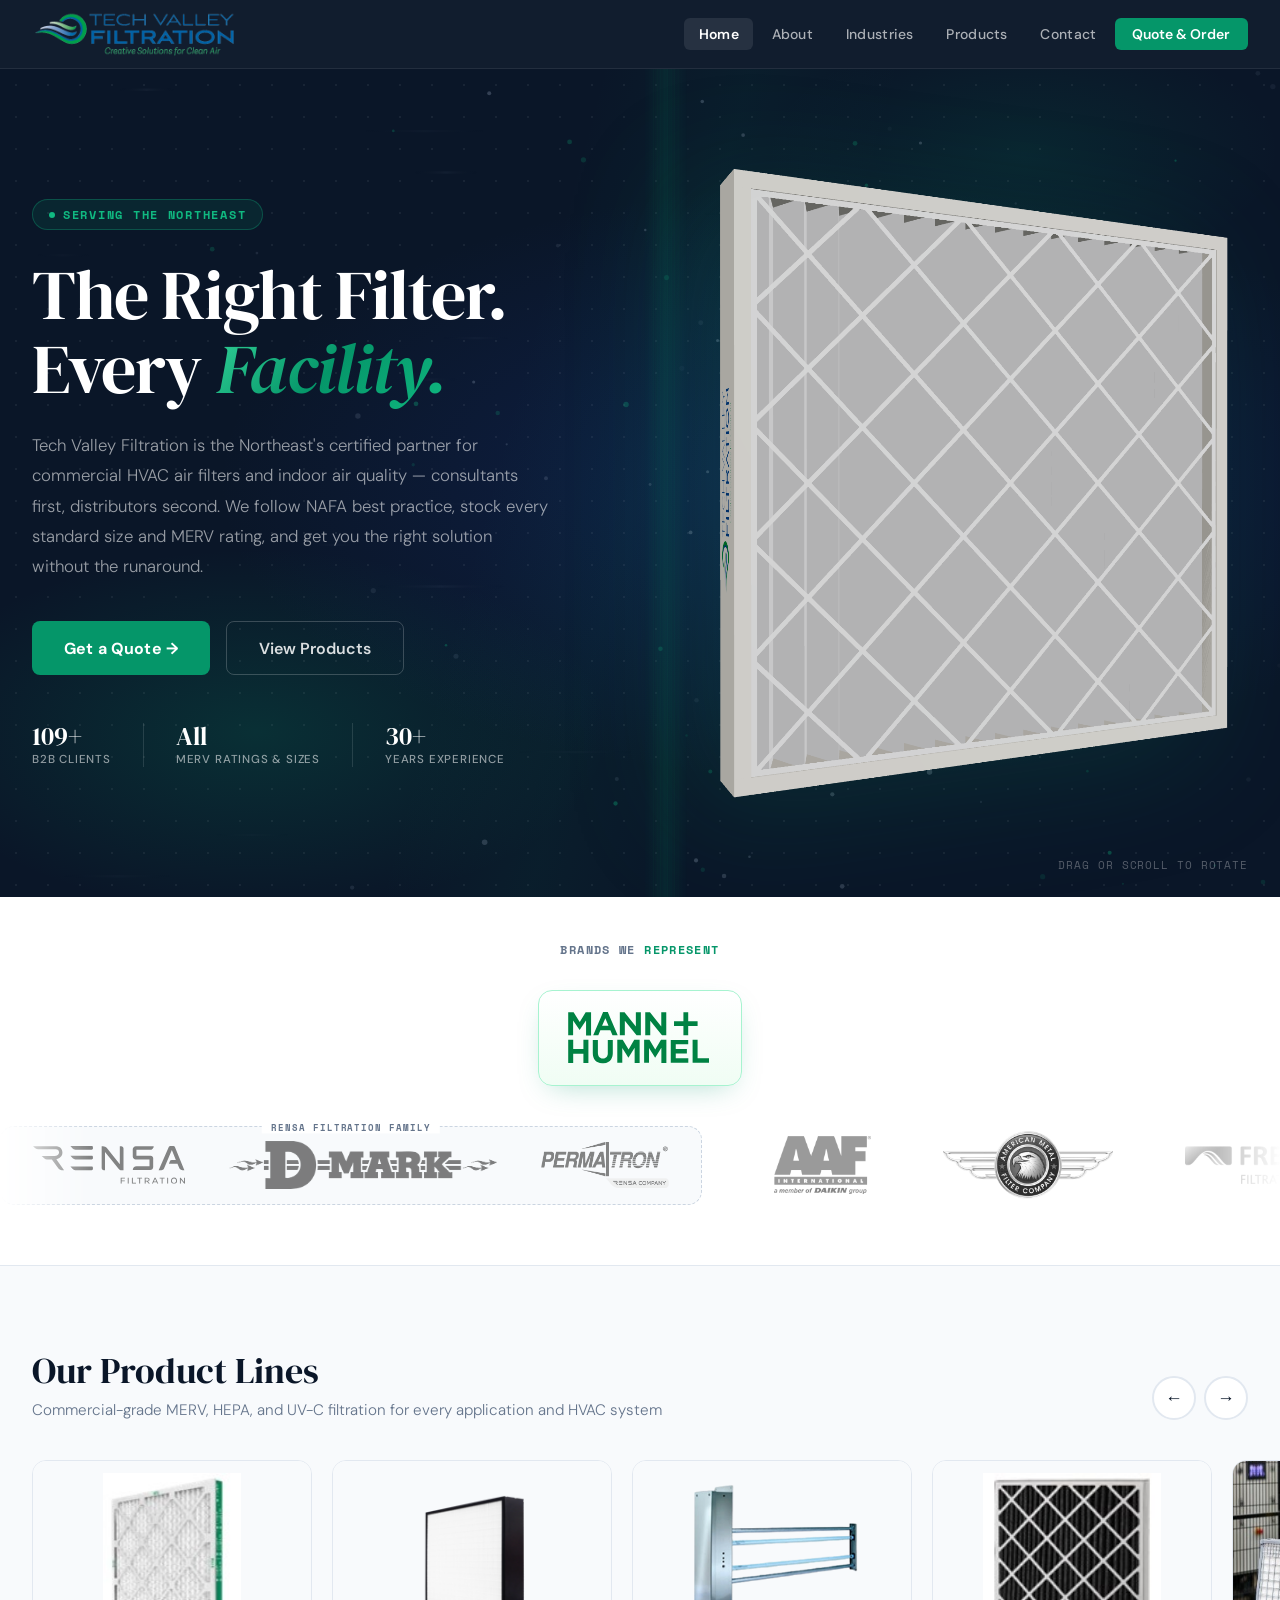
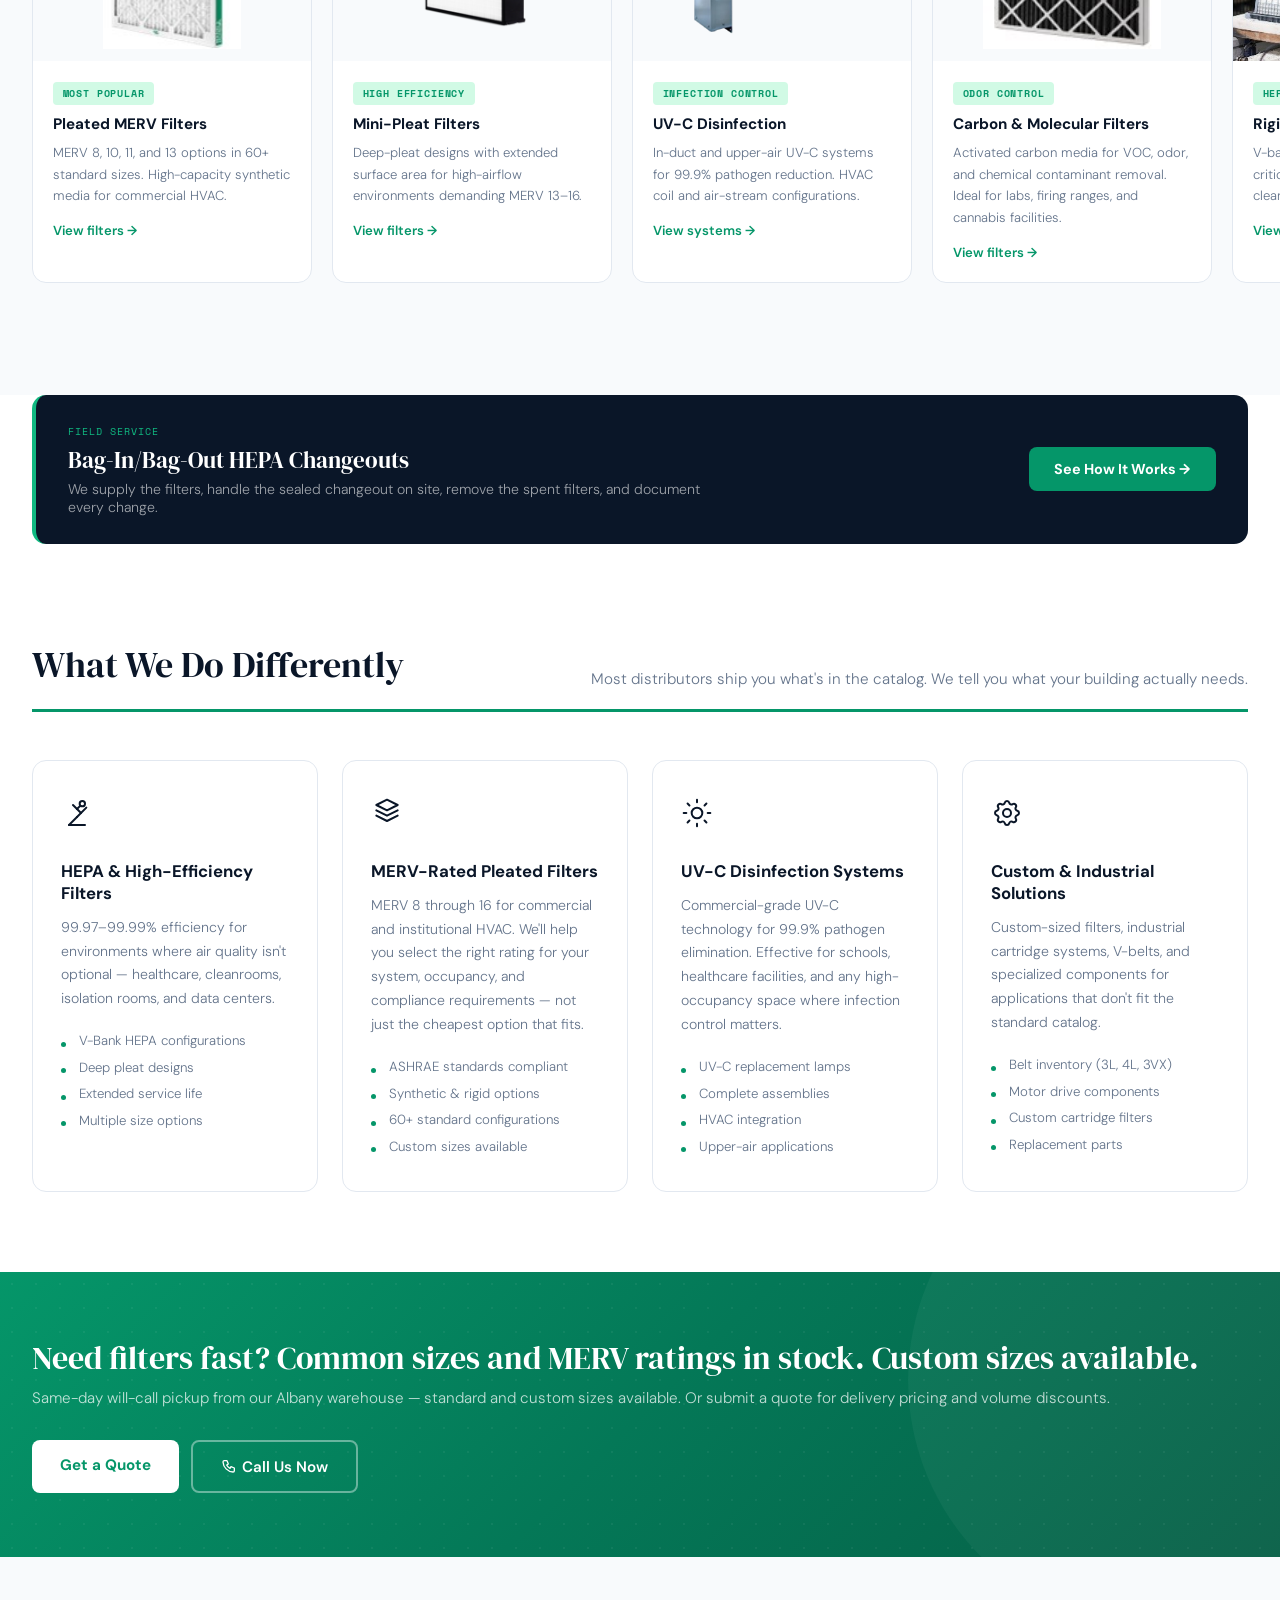
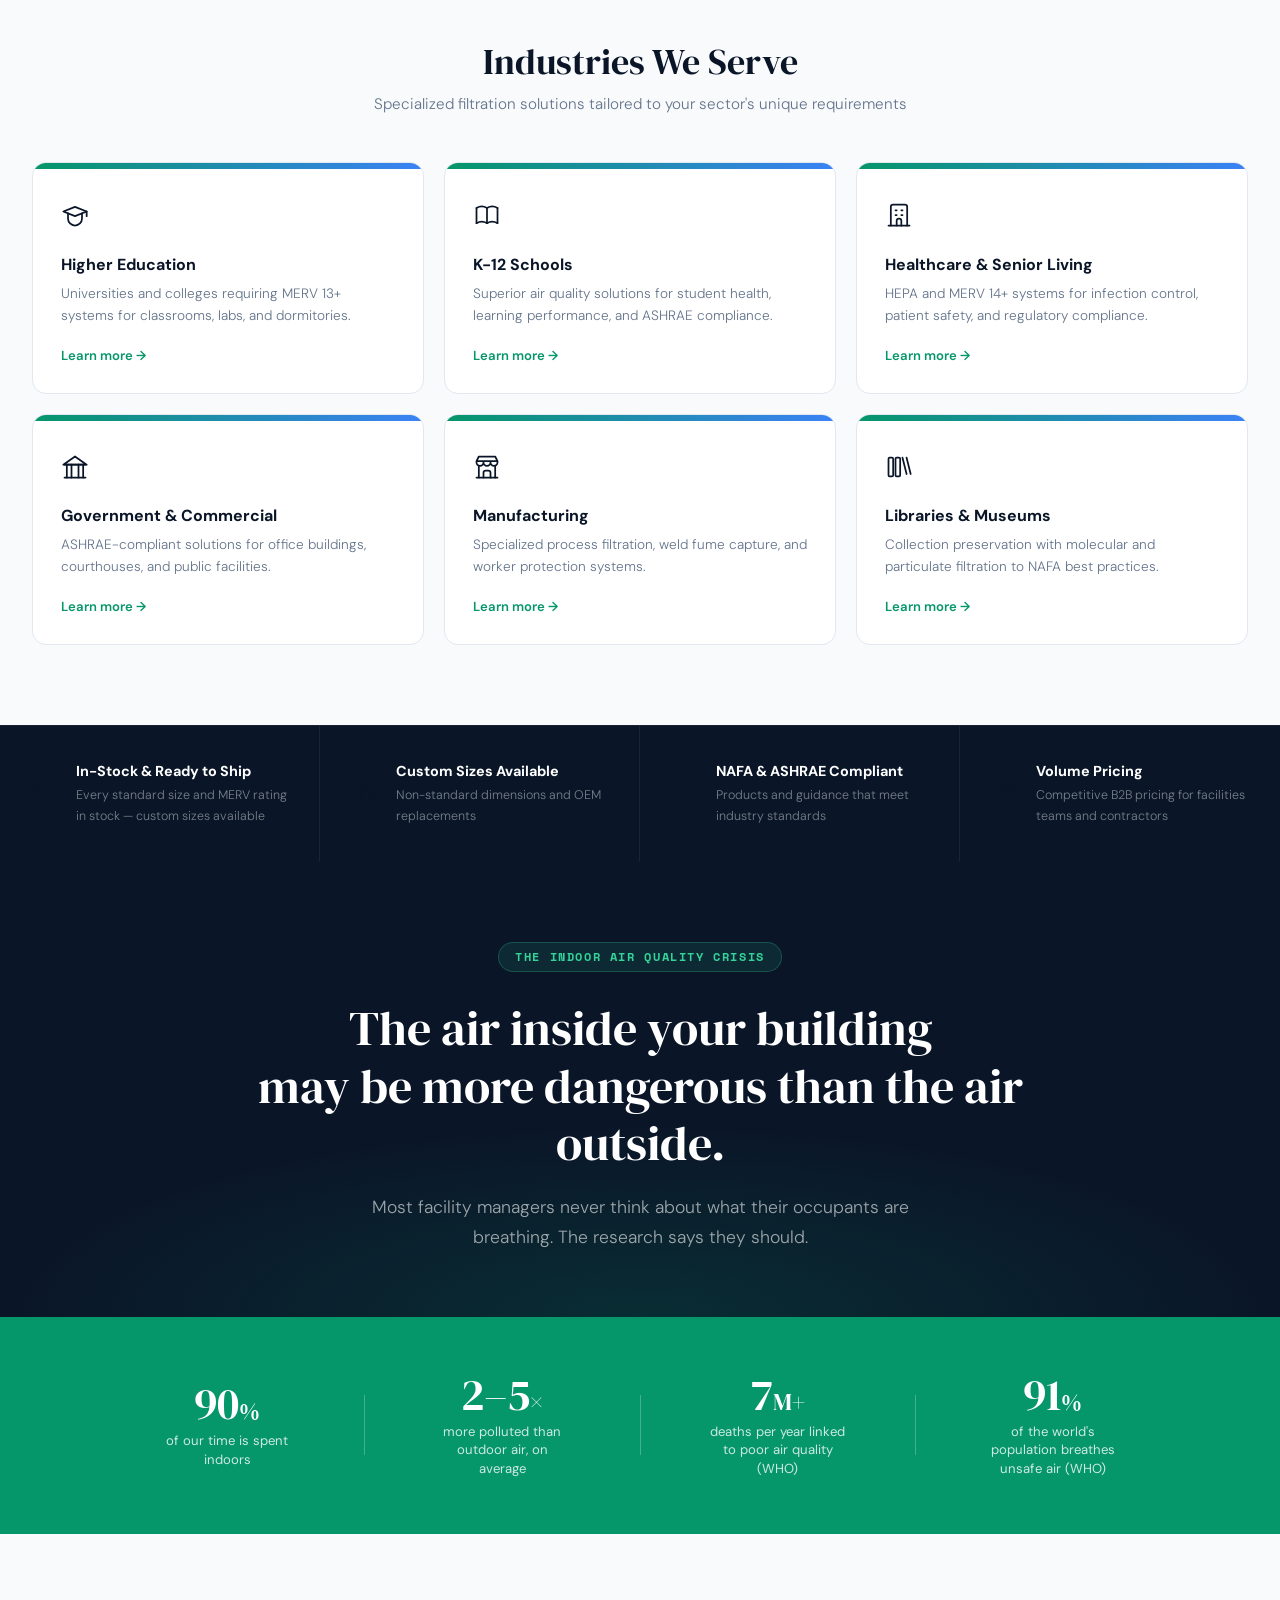
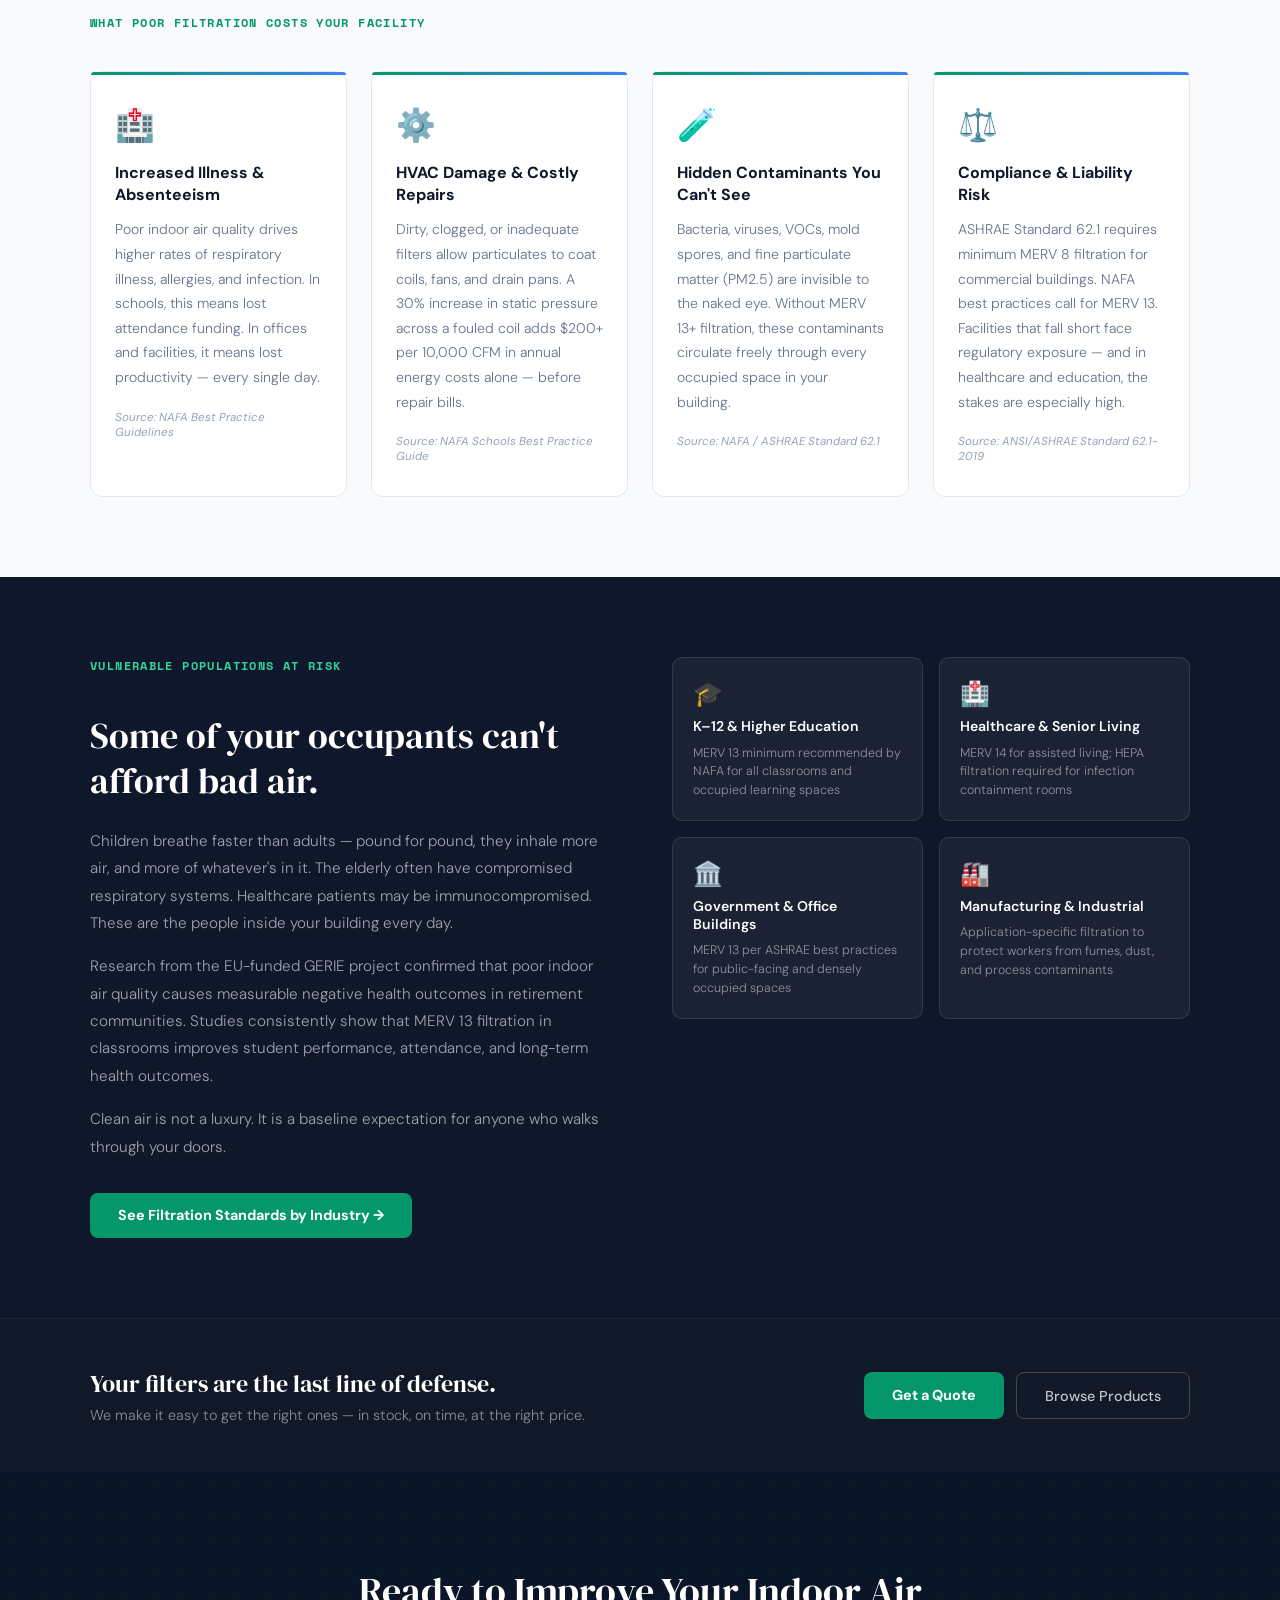
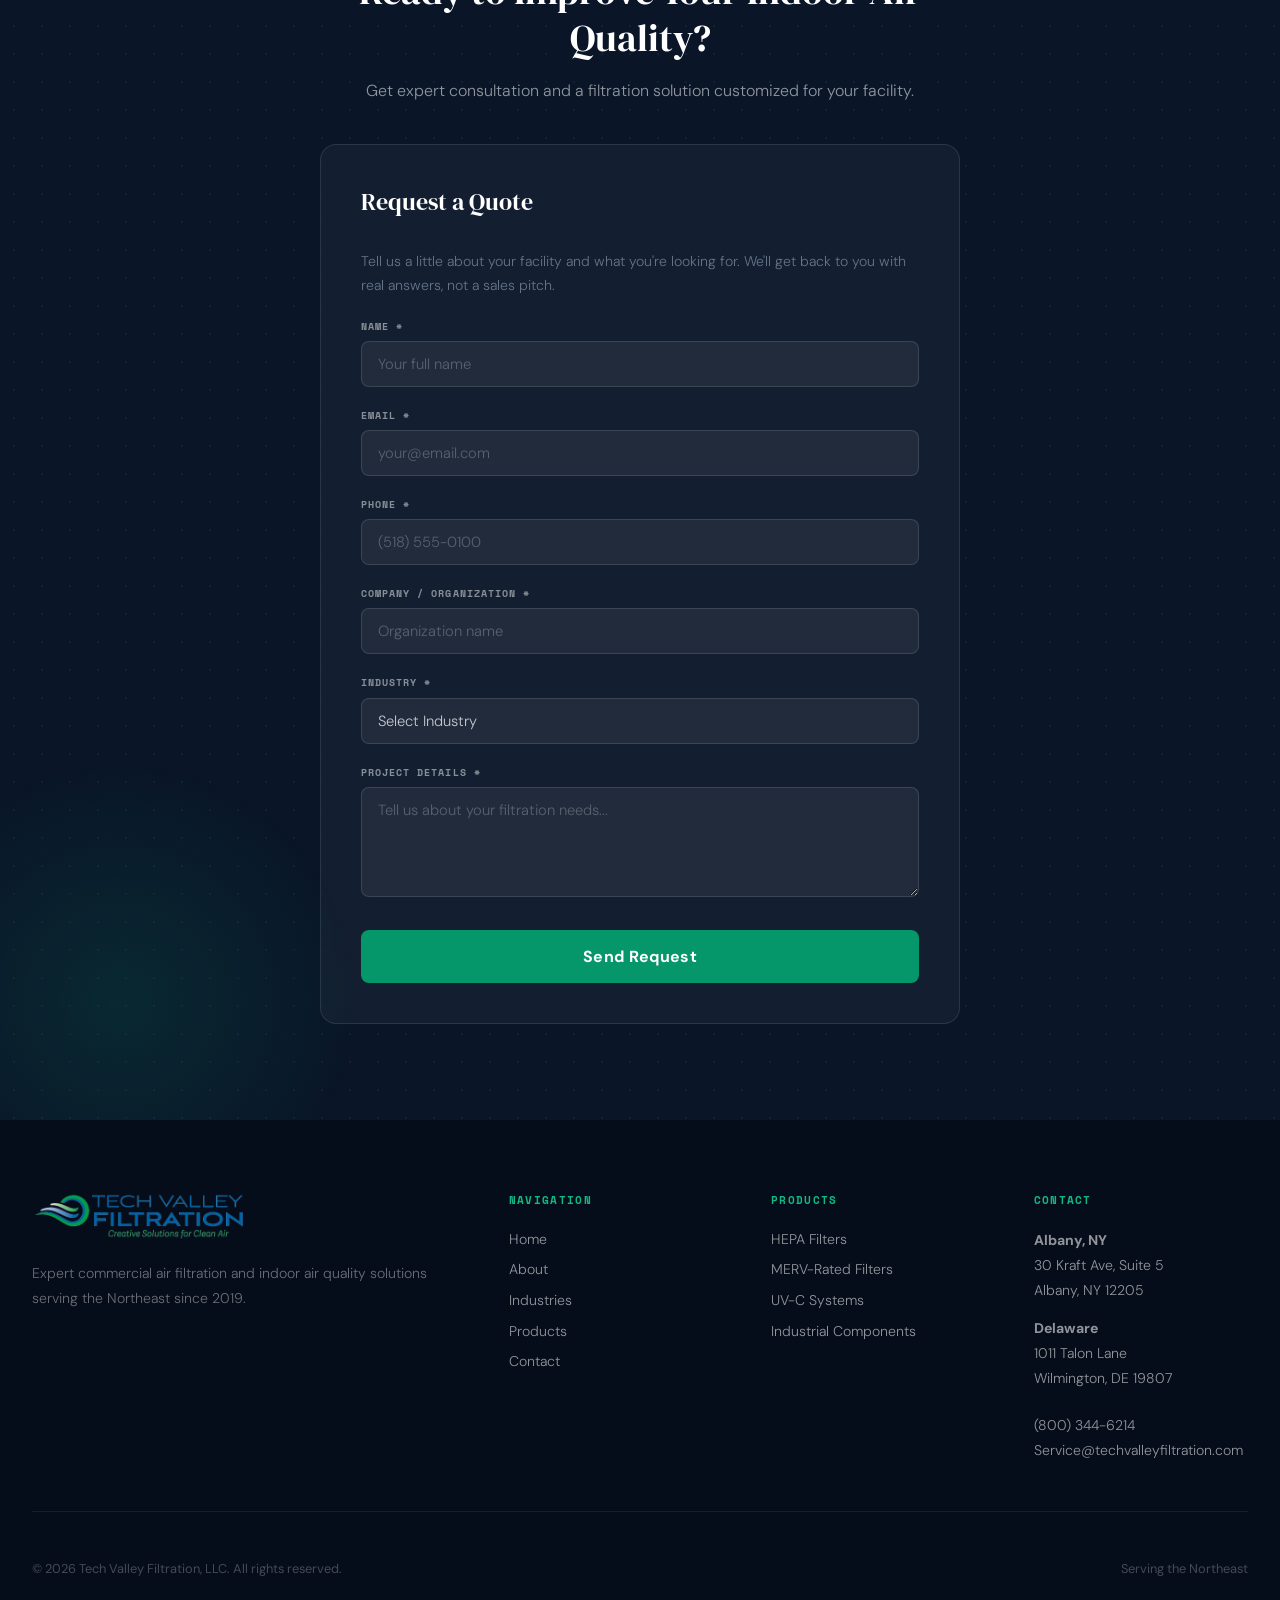
==== commit 7236d7df: "Brands strip: remove Smith Filter, add American Metal Filter Company (AMFCO) Co-Authored-By: Claude " ====
--- a/index.html
+++ b/index.html
@@ -1105,7 +1105,7 @@
         width: auto;
         height: calc(var(--h, 40px) * var(--brand-scale, 1));
         filter: grayscale(1);
-        opacity: 0.55;
+        opacity: var(--o, 0.55);
         transition: filter 0.3s ease, opacity 0.3s ease, transform 0.3s ease;
     }
     .brand-logo:hover img {
@@ -1552,11 +1552,11 @@
                         <ul class="brands-group" style="gap:inherit;padding:0">
                             <li class="brand-logo"><img src="ImageAssets/brands/rensa.svg" alt="Rensa Filtration" style="--h:38px" decoding="async"></li>
                             <li class="brand-logo"><img src="ImageAssets/brands/d-mark.png" alt="D-Mark" style="--h:48px" decoding="async"></li>
-                            <li class="brand-logo"><img src="ImageAssets/brands/smith-filter.png" alt="Smith Filter" style="--h:44px" decoding="async"></li>
                             <li class="brand-logo"><img src="ImageAssets/brands/permatron.png" alt="Permatron" style="--h:46px" decoding="async"></li>
                         </ul>
                     </li>
                     <li class="brand-logo"><img src="ImageAssets/brands/aaf.png" alt="AAF International (American Air Filter)" style="--h:58px" decoding="async"></li>
+                    <li class="brand-logo"><img src="ImageAssets/brands/amfco.png" alt="American Metal Filter Company (AMFCO)" style="--h:68px;--o:0.85" decoding="async"></li>
                     <li class="brand-logo"><img src="ImageAssets/brands/freudenberg.png" alt="Freudenberg Filtration Technologies" style="--h:38px" decoding="async"></li>
                     <li class="brand-logo"><img src="ImageAssets/brands/glasfloss.png" alt="Glasfloss Industries" style="--h:40px" decoding="async"></li>
                     <li class="brand-logo"><img src="ImageAssets/brands/american-ultraviolet.png" alt="American Ultraviolet" style="--h:54px" decoding="async"></li>
@@ -1568,11 +1568,11 @@
                         <ul class="brands-group" style="gap:inherit;padding:0">
                             <li class="brand-logo"><img src="ImageAssets/brands/rensa.svg" alt="" style="--h:38px" decoding="async"></li>
                             <li class="brand-logo"><img src="ImageAssets/brands/d-mark.png" alt="" style="--h:48px" decoding="async"></li>
-                            <li class="brand-logo"><img src="ImageAssets/brands/smith-filter.png" alt="" style="--h:44px" decoding="async"></li>
                             <li class="brand-logo"><img src="ImageAssets/brands/permatron.png" alt="" style="--h:46px" decoding="async"></li>
                         </ul>
                     </li>
                     <li class="brand-logo"><img src="ImageAssets/brands/aaf.png" alt="" style="--h:58px" decoding="async"></li>
+                    <li class="brand-logo"><img src="ImageAssets/brands/amfco.png" alt="" style="--h:68px;--o:0.85" decoding="async"></li>
                     <li class="brand-logo"><img src="ImageAssets/brands/freudenberg.png" alt="" style="--h:38px" decoding="async"></li>
                     <li class="brand-logo"><img src="ImageAssets/brands/glasfloss.png" alt="" style="--h:40px" decoding="async"></li>
                     <li class="brand-logo"><img src="ImageAssets/brands/american-ultraviolet.png" alt="" style="--h:54px" decoding="async"></li>
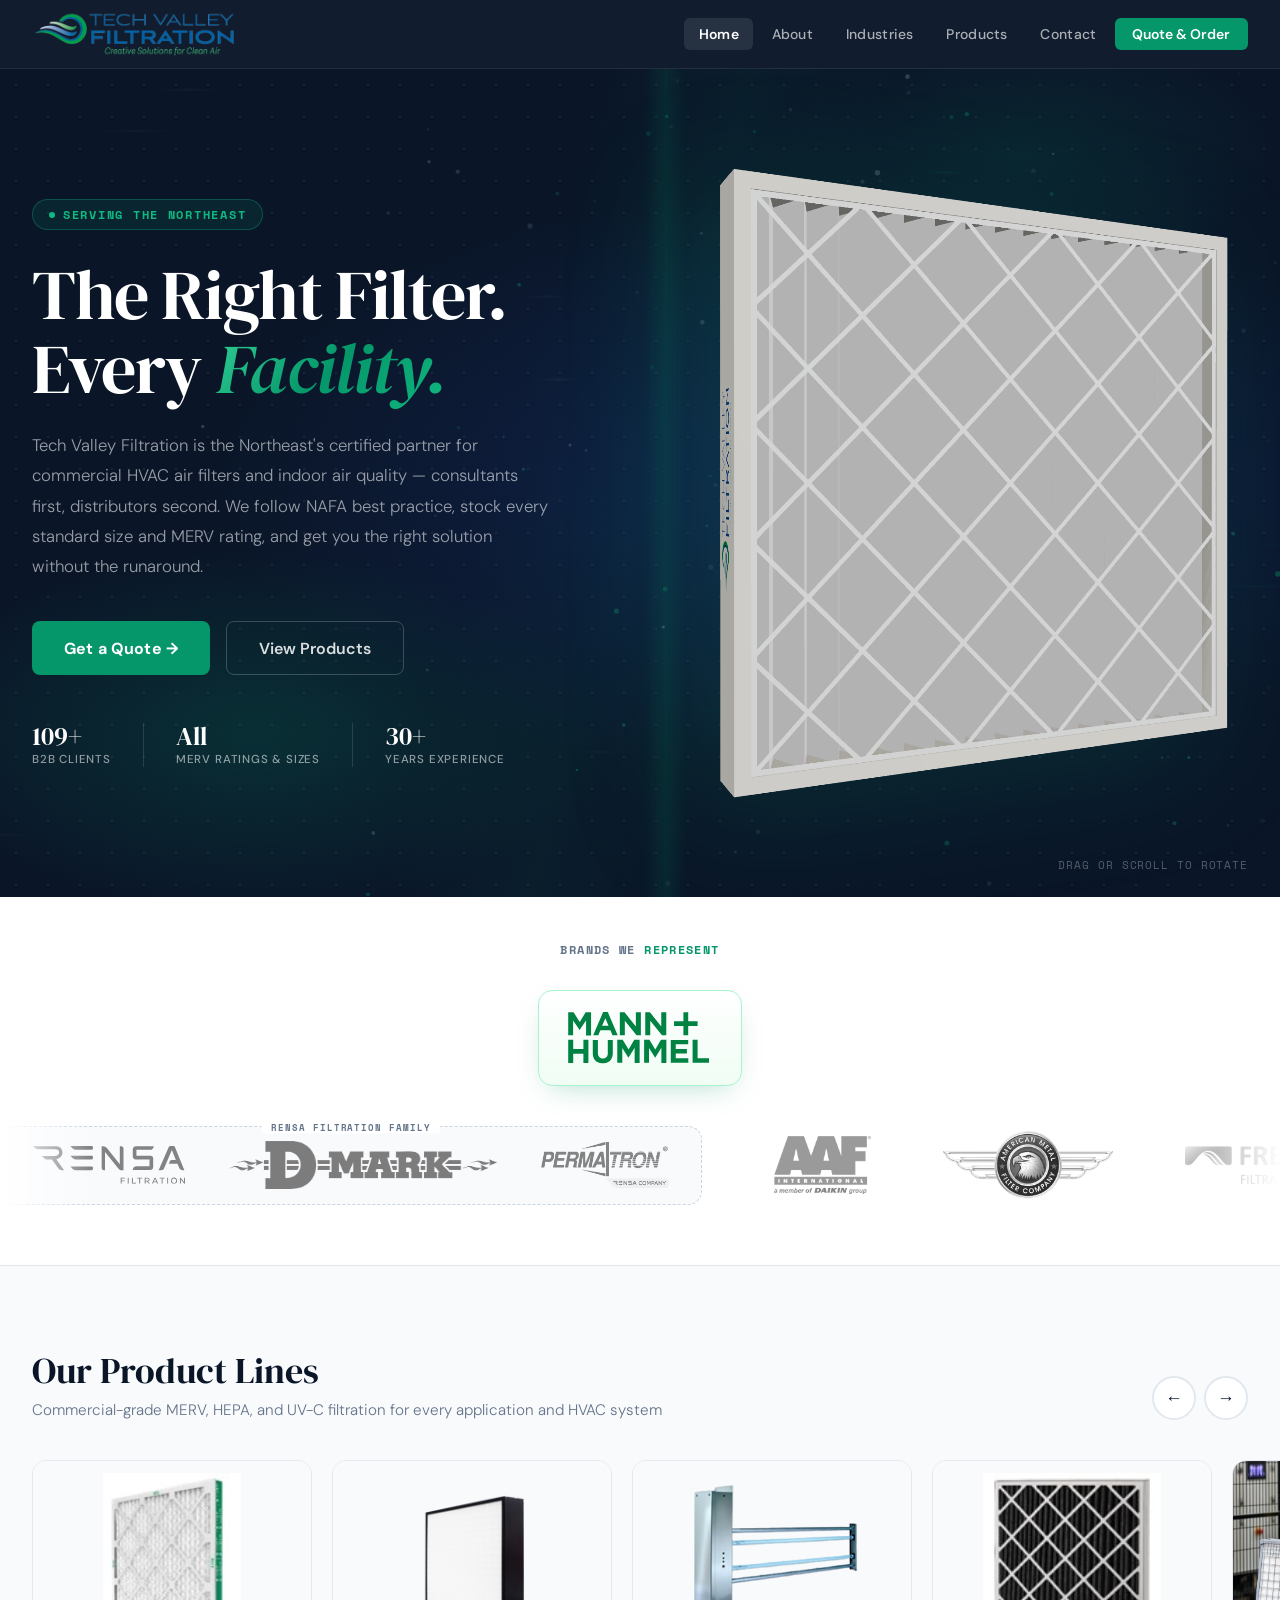
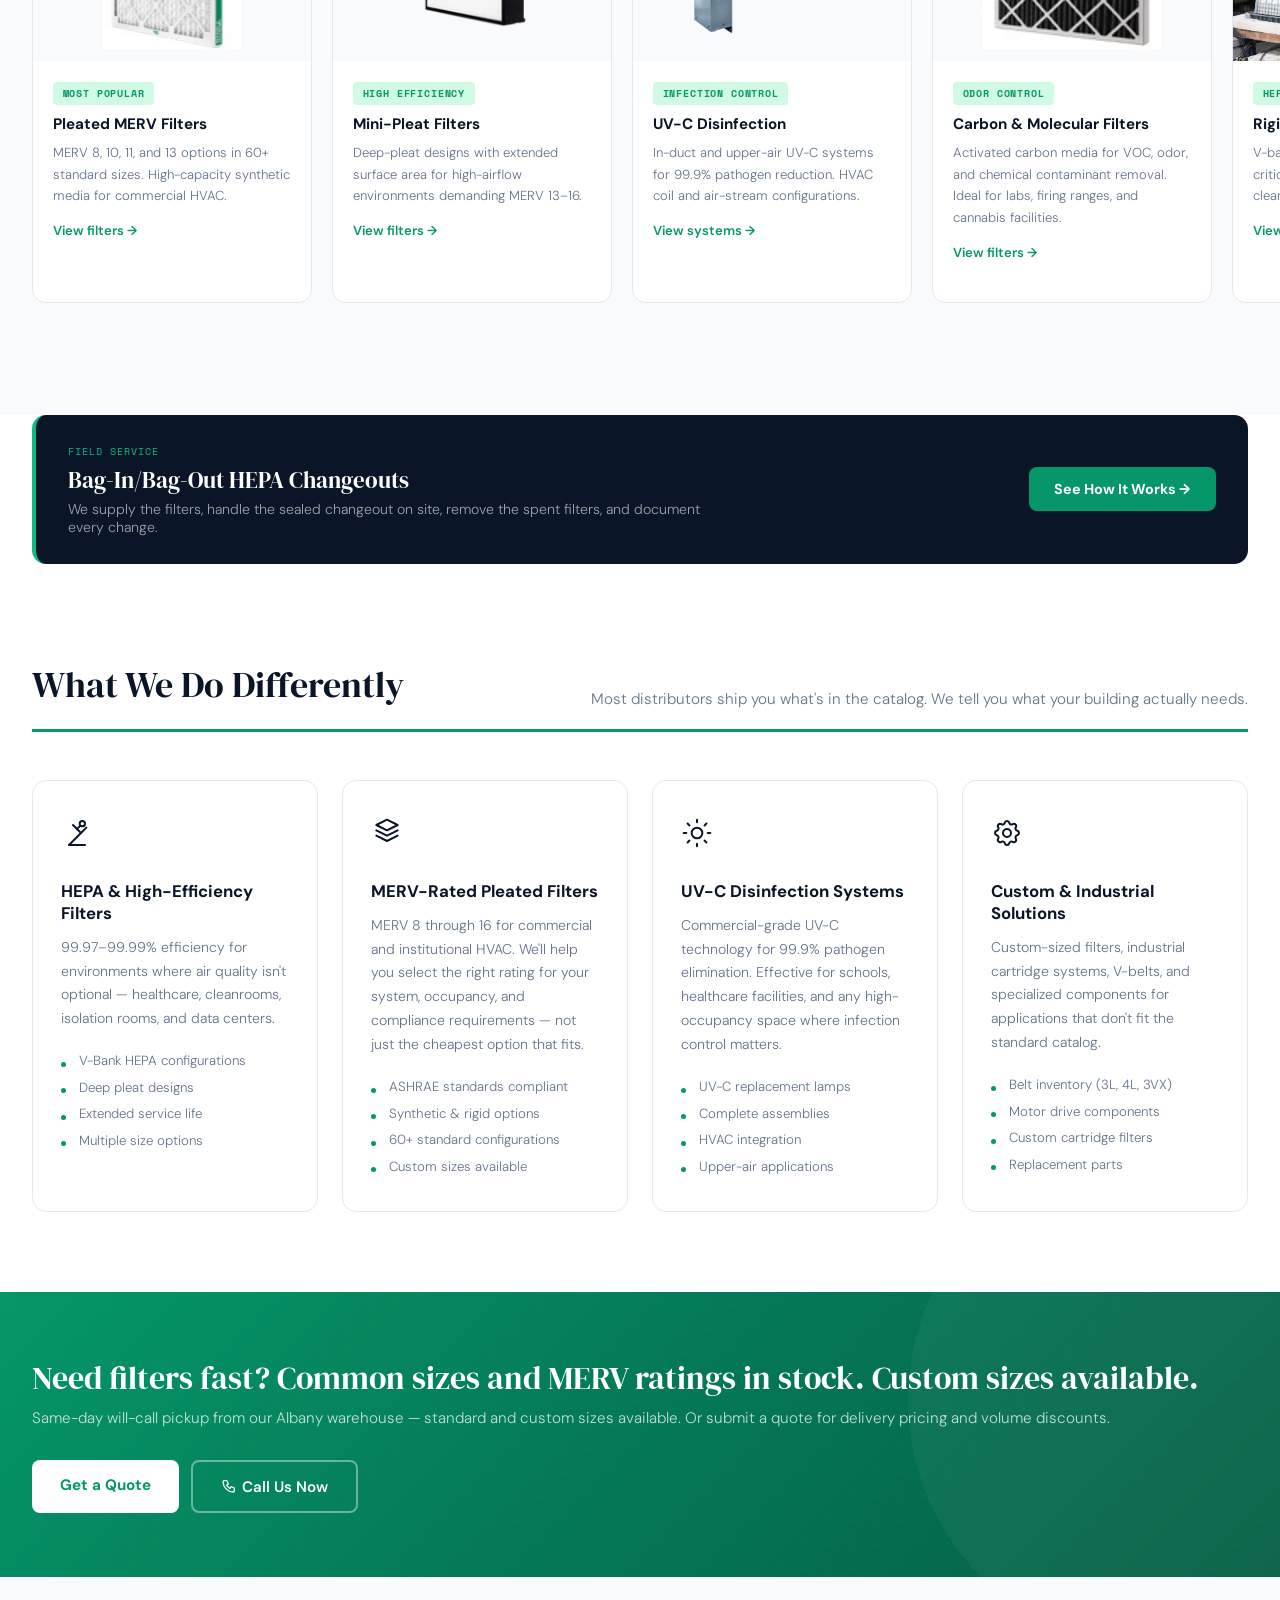
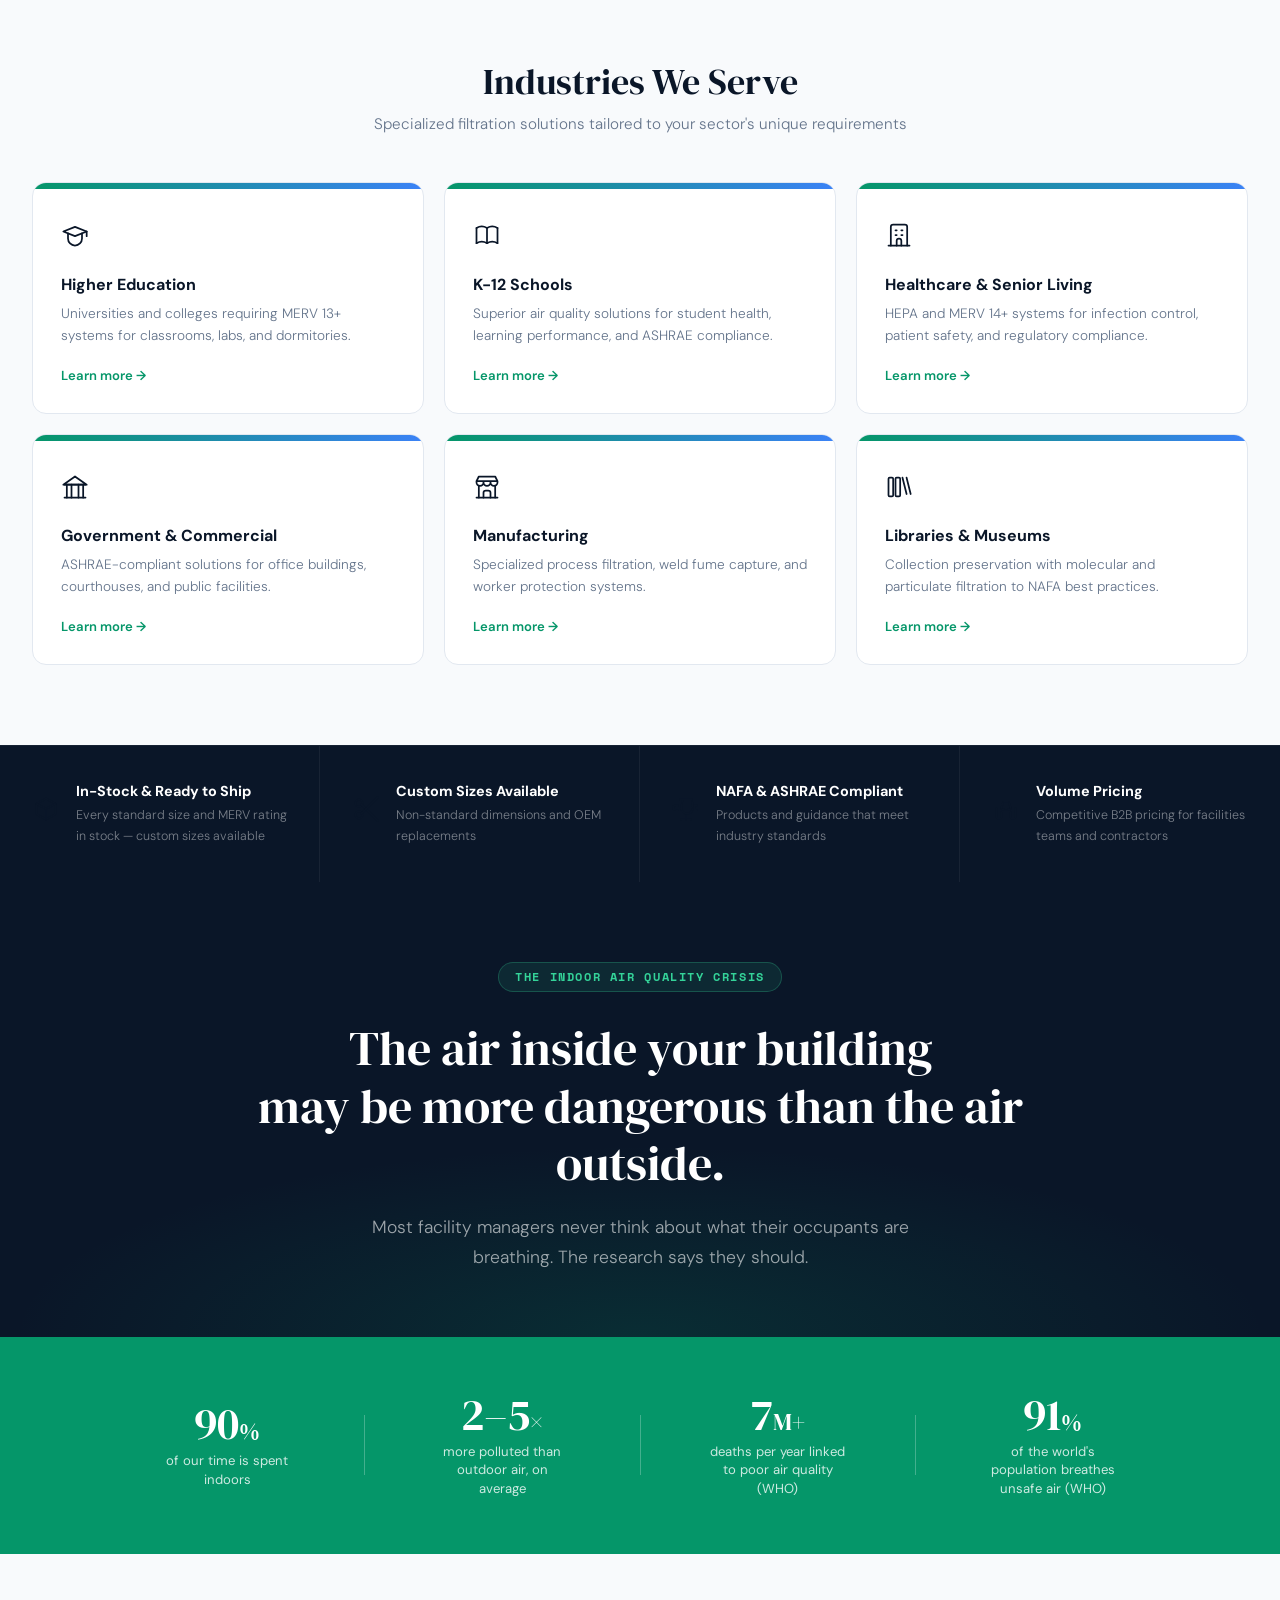
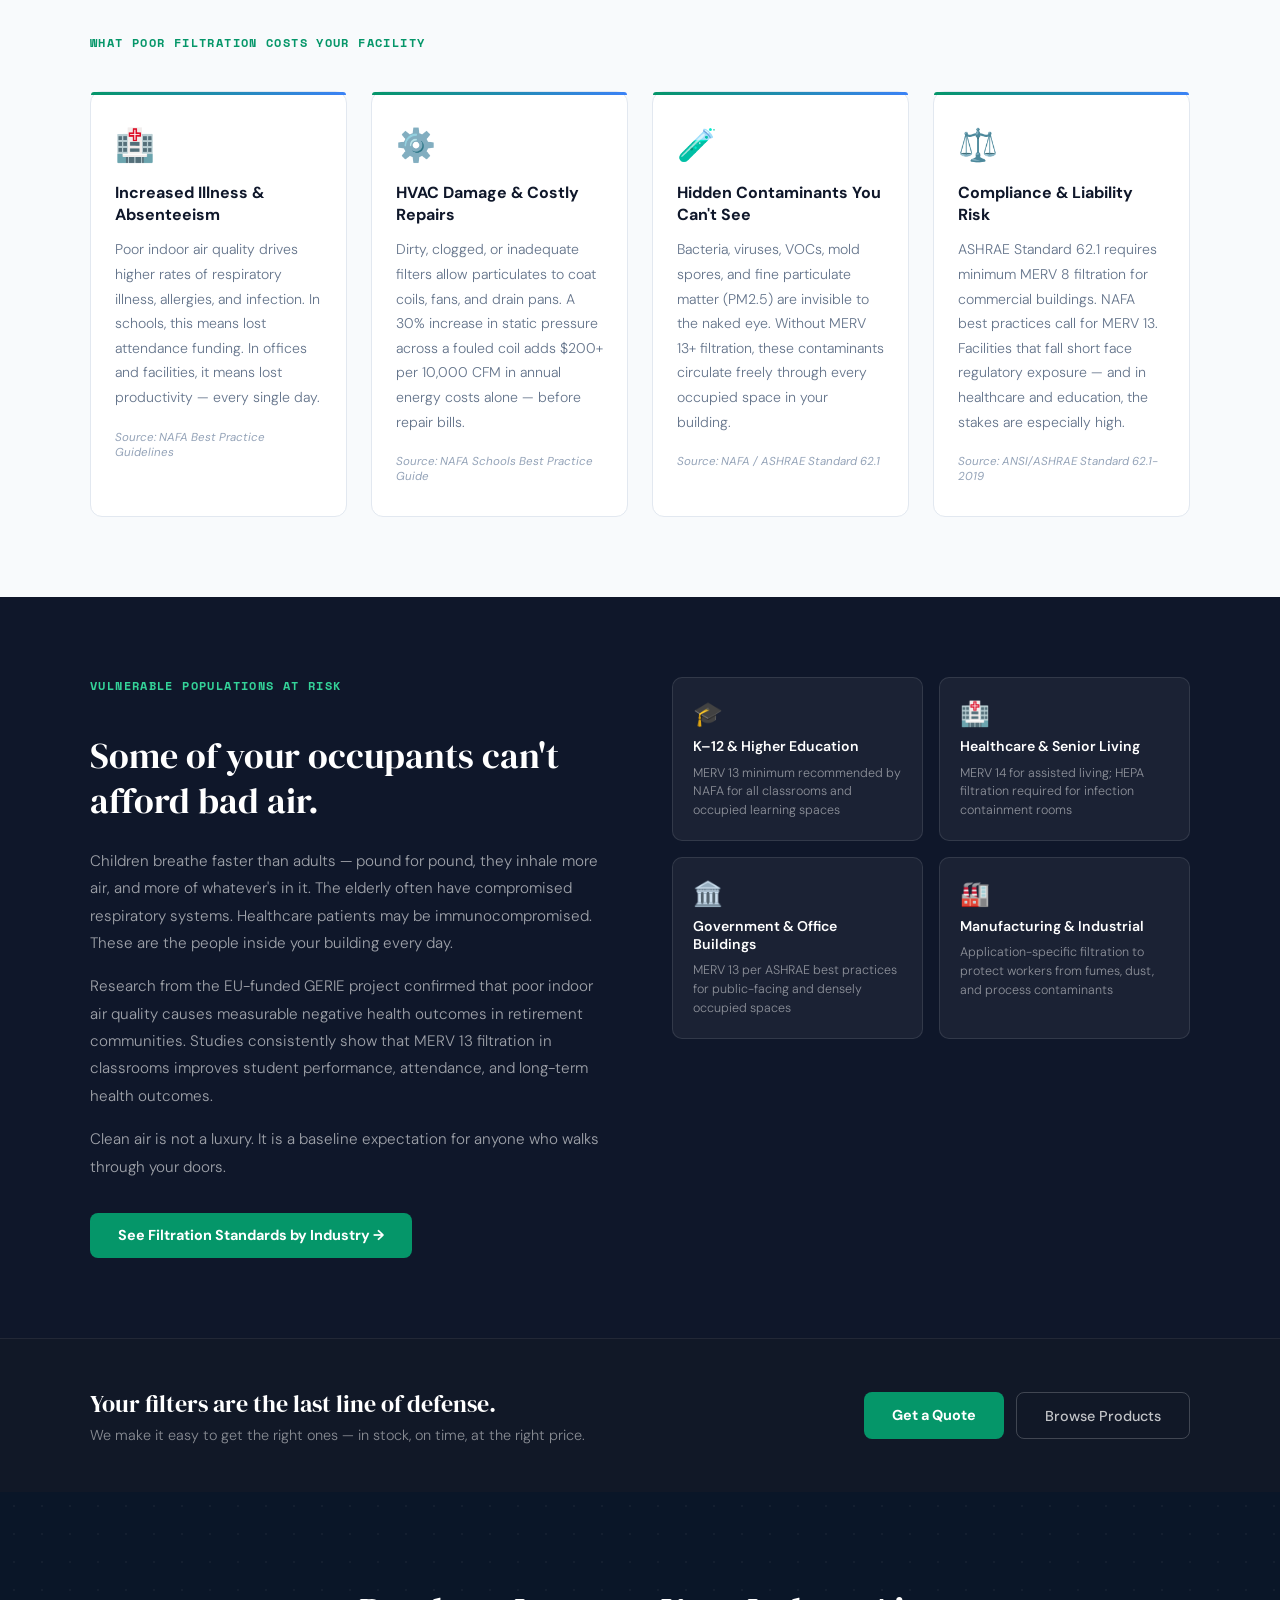
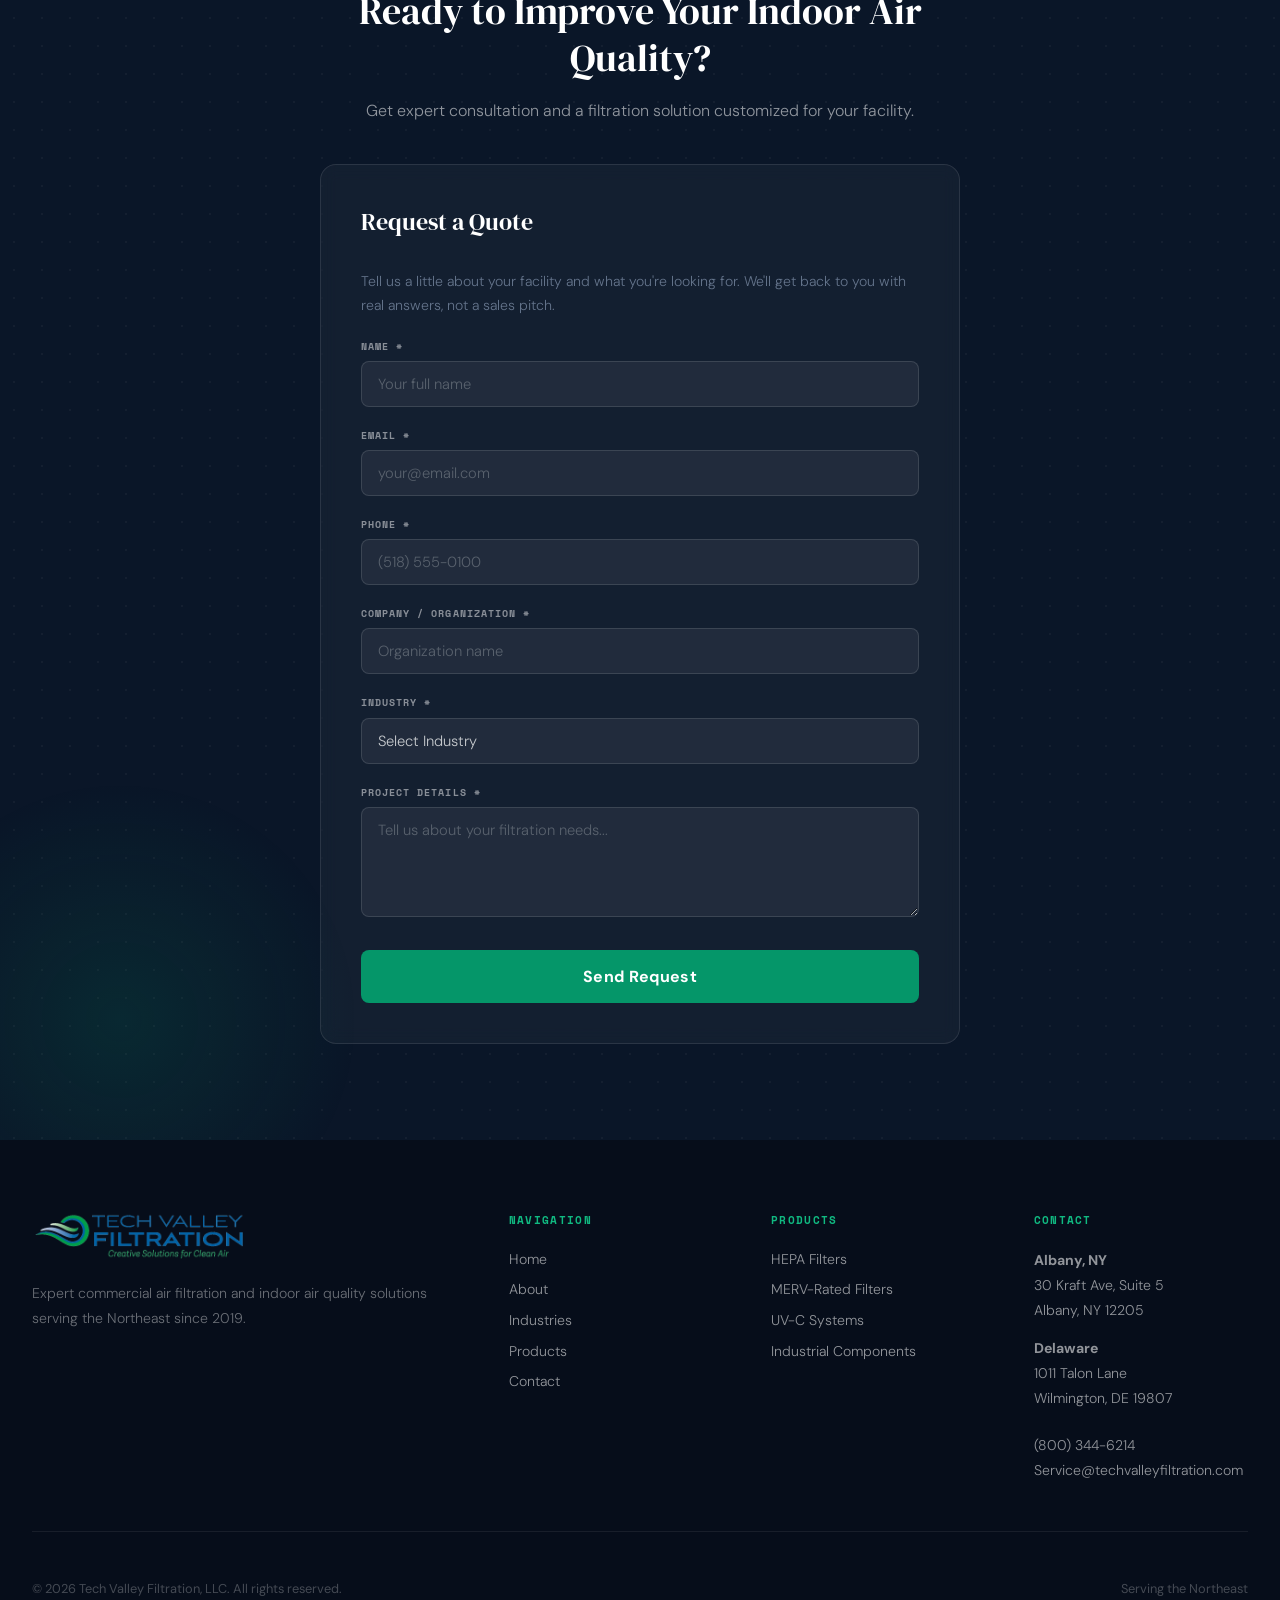
==== commit 84d6505b: "SEO/AIO: add represented brands, filter screens and cottonwood filters keywords - Brand + knowsAbout" ====
--- a/index.html
+++ b/index.html
@@ -4,7 +4,7 @@
     <meta charset="UTF-8">
     <meta name="viewport" content="width=device-width, initial-scale=1.0">
     <title>Tech Valley Filtration | Commercial HVAC & Air Filtration Solutions</title>
-    <meta name="description" content="Expert commercial HVAC filtration, UV-C disinfection, and indoor air quality solutions. Serving educational, healthcare, and industrial sectors across the Northeast.">
+    <meta name="description" content="Commercial HVAC air filters, filter screens, and cottonwood filters from MANN+HUMMEL, Rensa, AAF, Freudenberg, and more. Serving the Northeast from Albany, NY.">
     <link rel="preconnect" href="https://fonts.googleapis.com">
     <link href="https://fonts.googleapis.com/css2?family=DM+Sans:wght@300;400;500;600&family=DM+Serif+Display&display=swap" rel="stylesheet">
     <style>
@@ -1168,12 +1168,12 @@
 <meta property="og:type" content="website">
 <meta property="og:site_name" content="Tech Valley Filtration">
 <meta property="og:title" content="Tech Valley Filtration | Commercial HVAC & Air Filtration Solutions">
-<meta property="og:description" content="Expert commercial HVAC filtration, UV-C disinfection, and indoor air quality solutions. Serving educational, healthcare, and industrial sectors across the Northeast.">
+<meta property="og:description" content="Commercial HVAC air filters, filter screens, and cottonwood filters from MANN+HUMMEL, Rensa, AAF, Freudenberg, and more. Serving the Northeast from Albany, NY.">
 <meta property="og:url" content="https://techvalleyfiltration.com/">
 <meta property="og:image" content="https://techvalleyfiltration.com/ImageAssets/logo-transparent.png">
 <meta name="twitter:card" content="summary">
 <meta name="twitter:title" content="Tech Valley Filtration | Commercial HVAC & Air Filtration Solutions">
-<meta name="twitter:description" content="Expert commercial HVAC filtration, UV-C disinfection, and indoor air quality solutions. Serving educational, healthcare, and industrial sectors across the Northeast.">
+<meta name="twitter:description" content="Commercial HVAC air filters, filter screens, and cottonwood filters from MANN+HUMMEL, Rensa, AAF, Freudenberg, and more. Serving the Northeast from Albany, NY.">
 <meta name="twitter:image" content="https://techvalleyfiltration.com/ImageAssets/logo-transparent.png">
 
 <meta name="google-site-verification" content="RfB7fsR8nvl1SEIrdiZfe_AjPQJ2SG3FxFRal27xsy8" />
@@ -1209,7 +1209,20 @@
   "areaServed": ["Albany, NY", "Troy, NY", "Schenectady, NY", "Capital Region NY", "Northeastern United States"],
   "priceRange": "$$",
   "foundingDate": "2019",
-  "description": "Commercial HVAC air filtration, UV-C disinfection, and indoor air quality solutions serving educational, healthcare, government, and industrial facilities across the Northeast."
+  "description": "Commercial HVAC air filtration, UV-C disinfection, and indoor air quality solutions serving educational, healthcare, government, and industrial facilities across the Northeast.",
+  "brand": [
+    { "@type": "Brand", "name": "MANN+HUMMEL" },
+    { "@type": "Brand", "name": "Rensa Filtration" },
+    { "@type": "Brand", "name": "D-Mark" },
+    { "@type": "Brand", "name": "Permatron" },
+    { "@type": "Brand", "name": "AAF International (American Air Filter)" },
+    { "@type": "Brand", "name": "American Metal Filter Company (AMFCO)" },
+    { "@type": "Brand", "name": "Freudenberg Filtration Technologies" },
+    { "@type": "Brand", "name": "Glasfloss Industries" },
+    { "@type": "Brand", "name": "American Ultraviolet" },
+    { "@type": "Brand", "name": "Mikropor" }
+  ],
+  "knowsAbout": ["Commercial HVAC air filters", "MERV-rated pleated filters", "Pocket and bag filters", "Rigid box and V-bank filters", "HEPA filters", "Carbon and molecular filters", "Metal washable filters", "Filter screens", "Cottonwood filters", "Condenser coil and intake filter screens", "UV-C disinfection", "Bag-in/bag-out (BIBO) HEPA filter changeouts", "NAFA best practices", "ASHRAE 62.1"]
 }
 </script>
 
@@ -1668,12 +1681,12 @@
                     </div>
                 </a>
 
-                <a class="product-card" href="products.html">
-                    <img class="product-card-img" loading="lazy" src="ImageAssets/prevent on unit.png" alt="Washable Filter Screens" style="object-fit:contain;padding:1rem;background:#f8fafc;">
+                <a class="product-card" href="products.html#filter-screens">
+                    <img class="product-card-img" loading="lazy" src="ImageAssets/prevent on unit.png" alt="Permatron PreVent filter screen installed on an HVAC condenser to block cottonwood" style="object-fit:contain;padding:1rem;background:#f8fafc;">
                     <div class="product-card-body">
                         <span class="product-card-tag">Protection</span>
-                        <h3>Washable Filter Screens</h3>
-                        <p>External pre-filter wraps and frames that extend primary filter life by capturing large debris at the unit inlet.</p>
+                        <h3>Filter Screens &amp; Cottonwood Filters</h3>
+                        <p>Washable intake screens that stop cottonwood, pollen, leaves, and debris before they clog condenser coils and primary filters.</p>
                         <span class="product-card-link">View screens →</span>
                     </div>
                 </a>
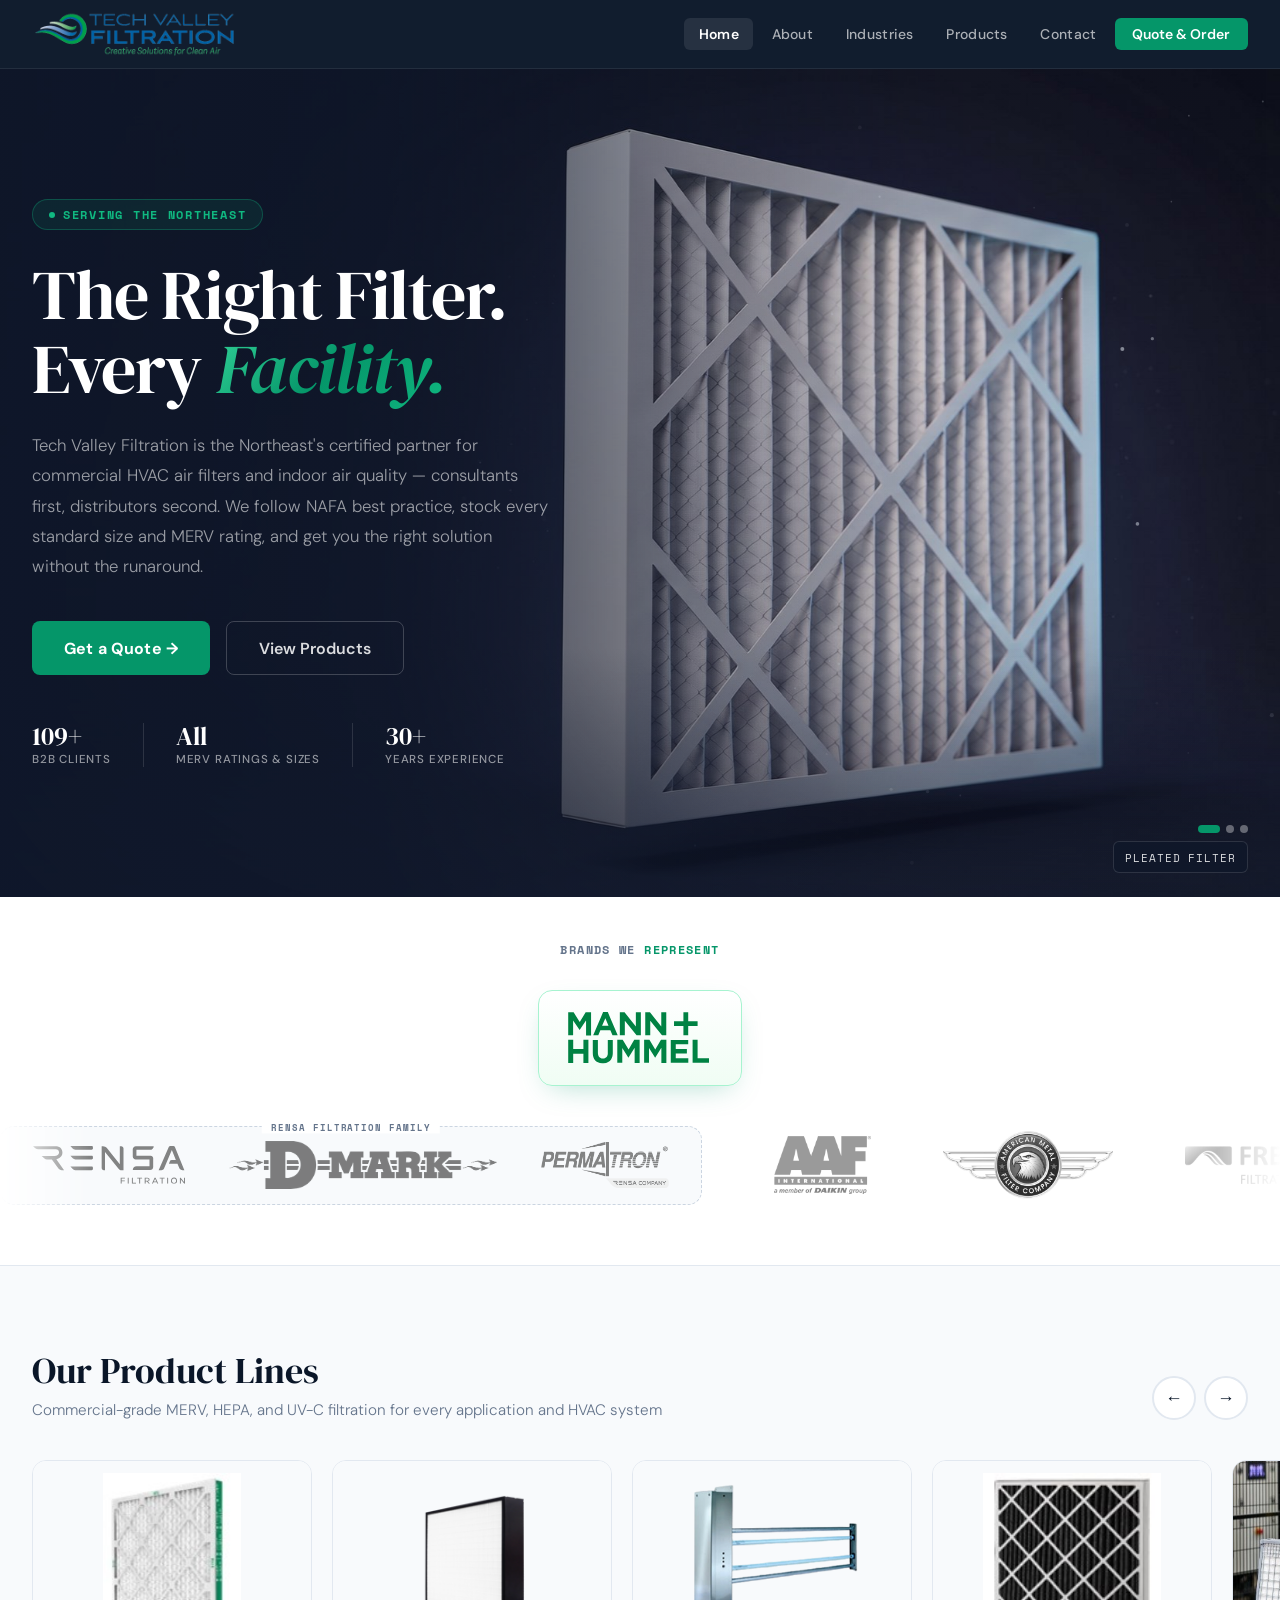
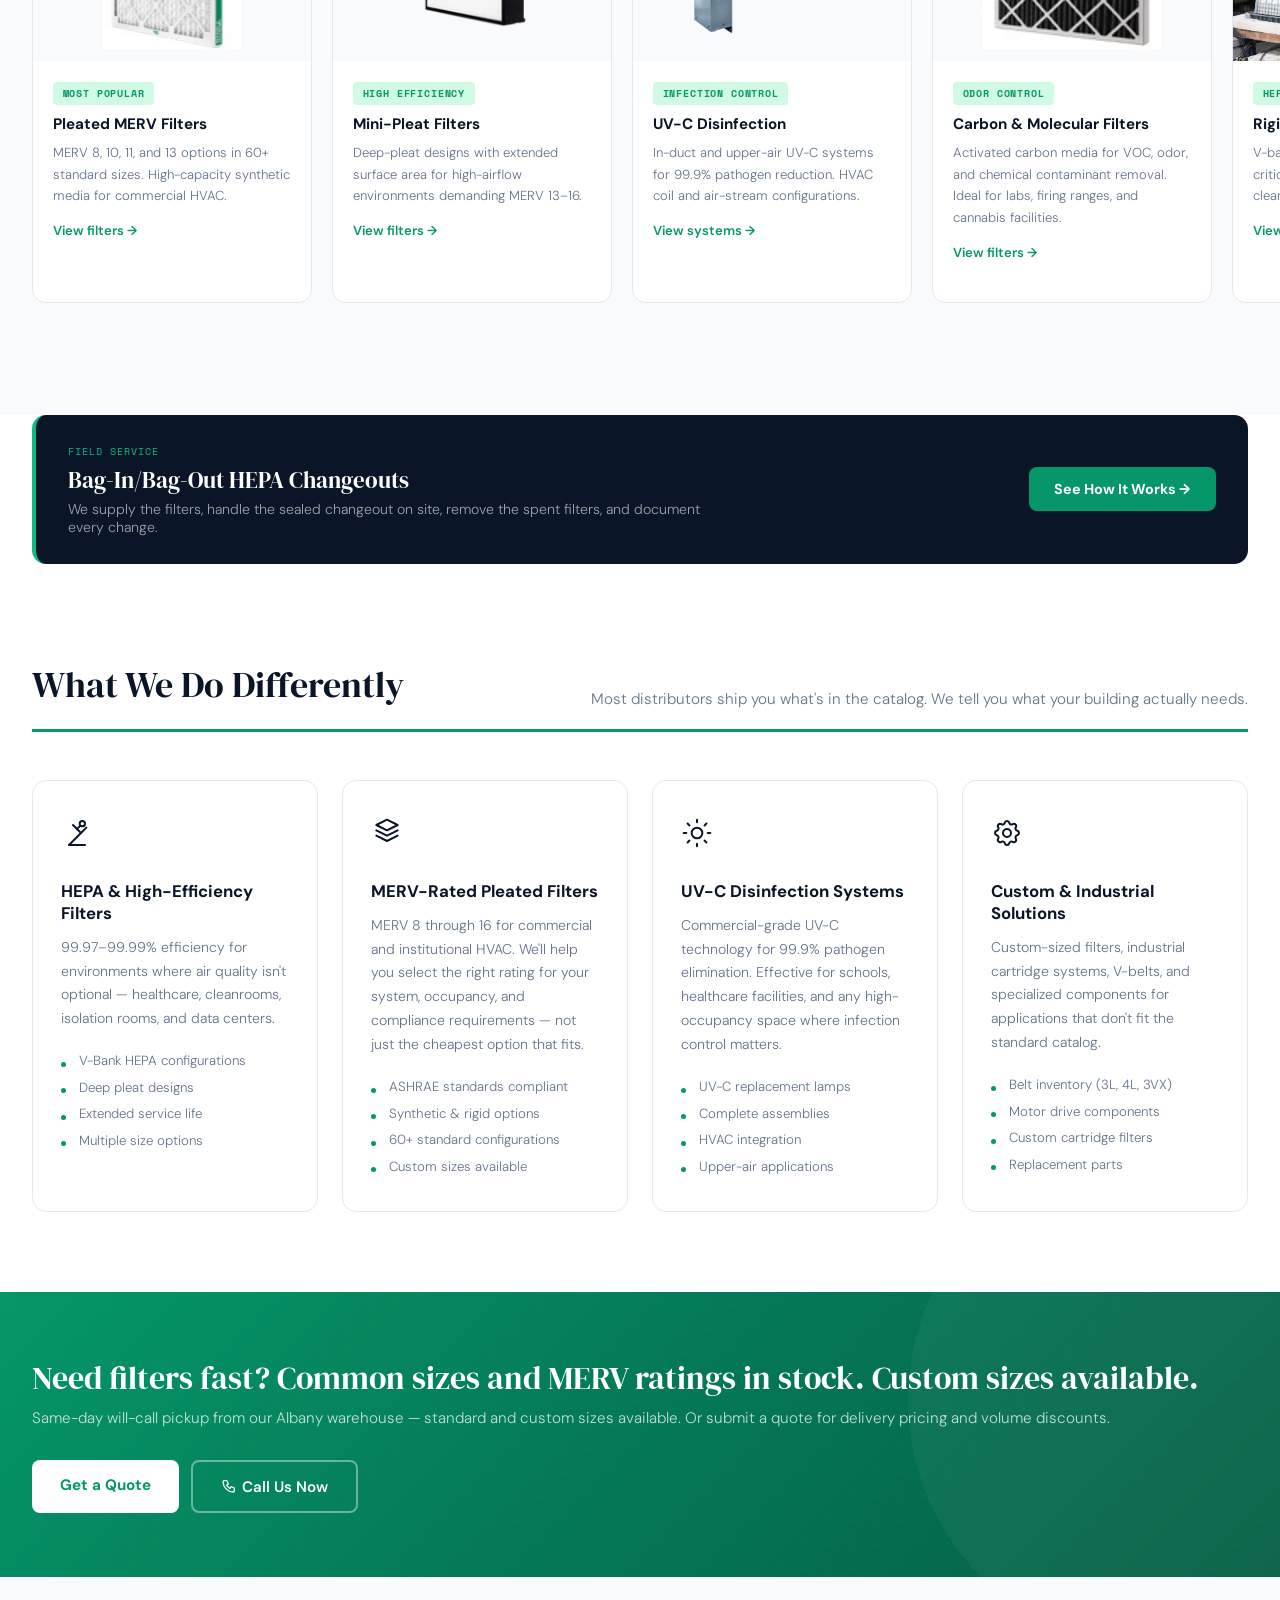
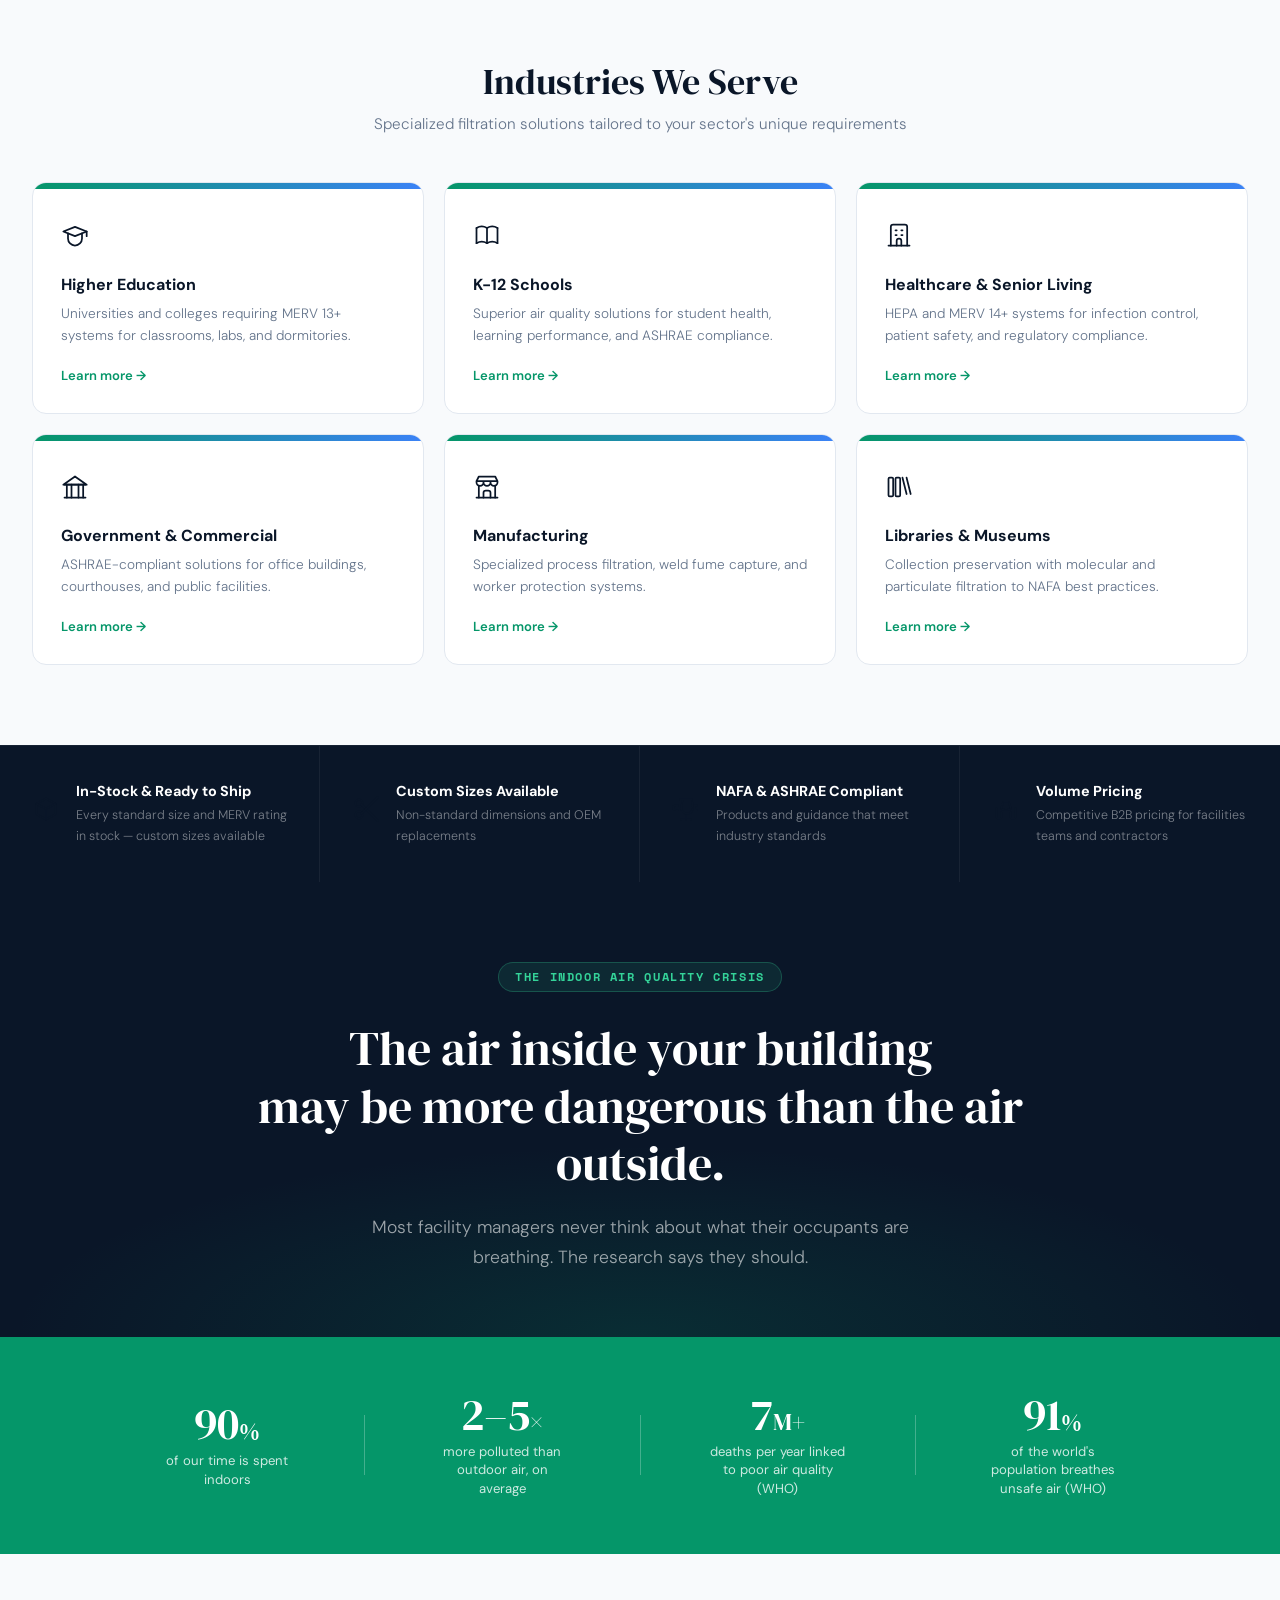
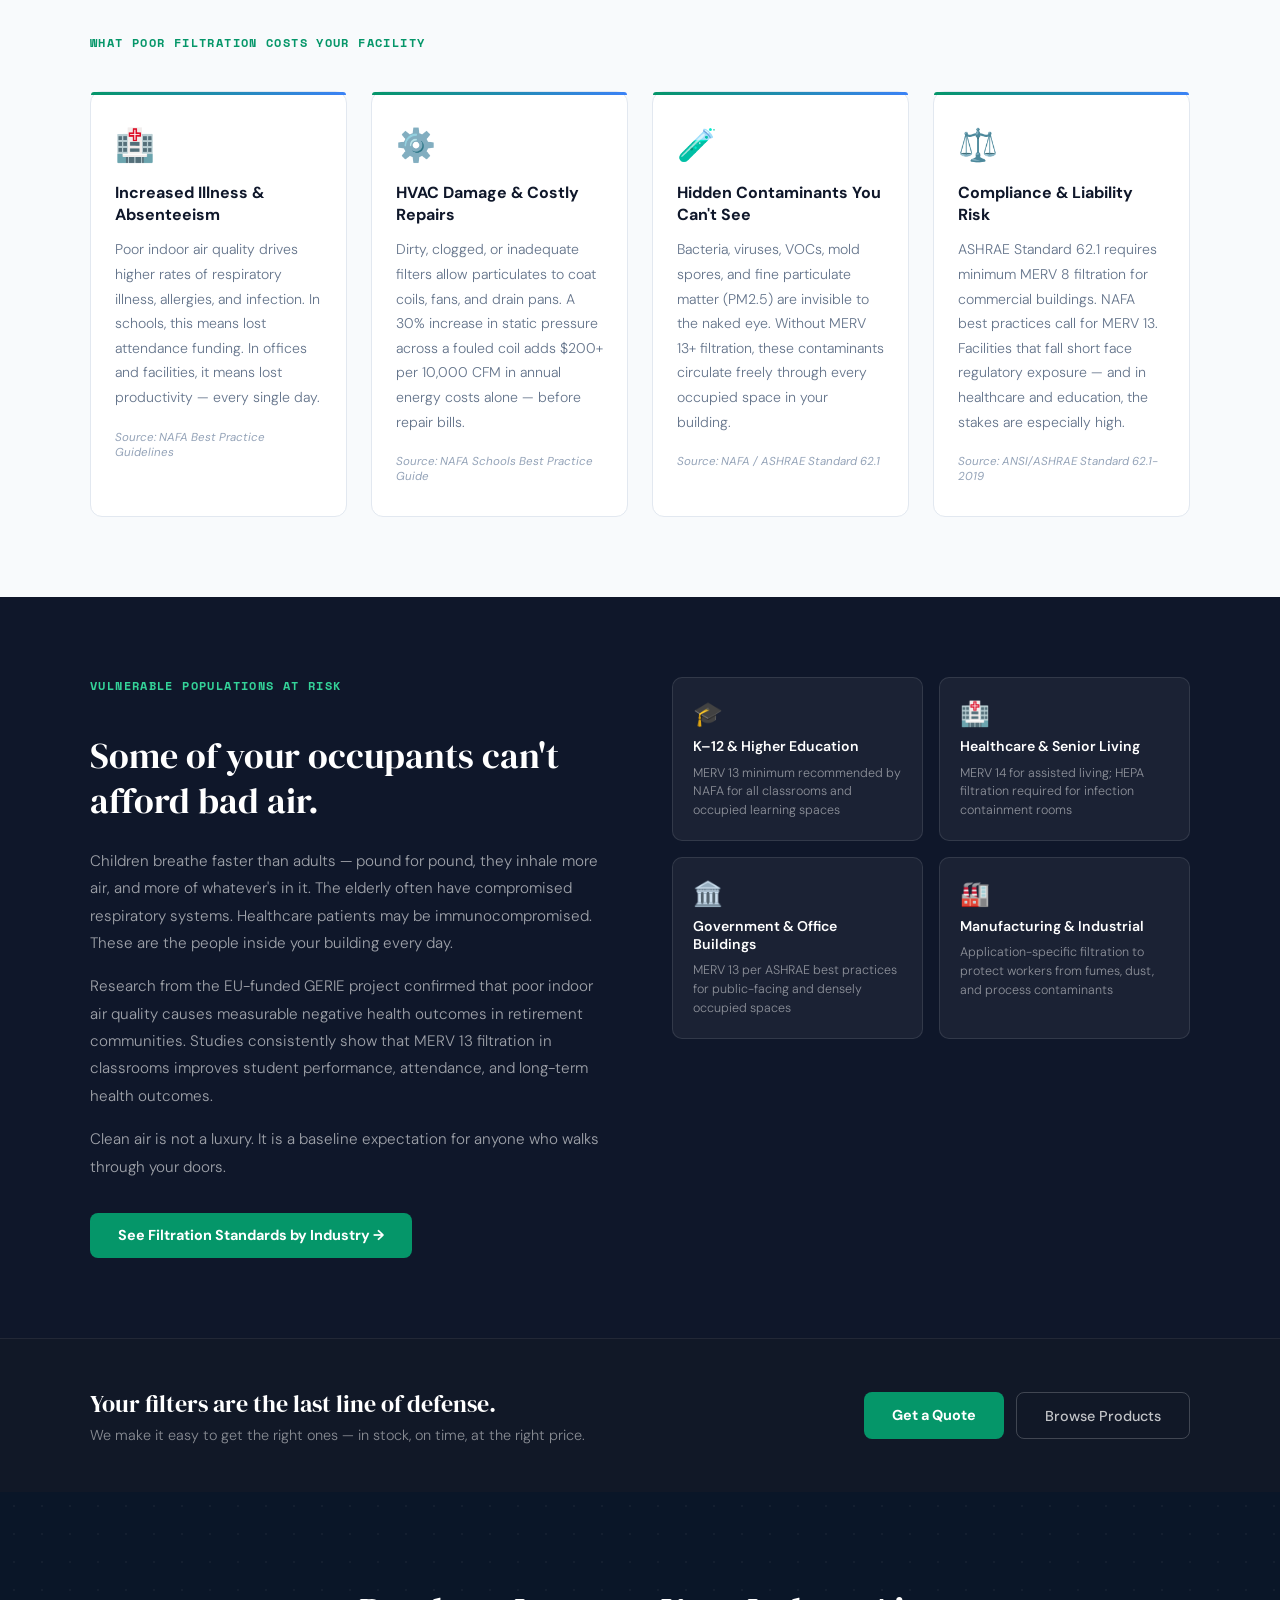
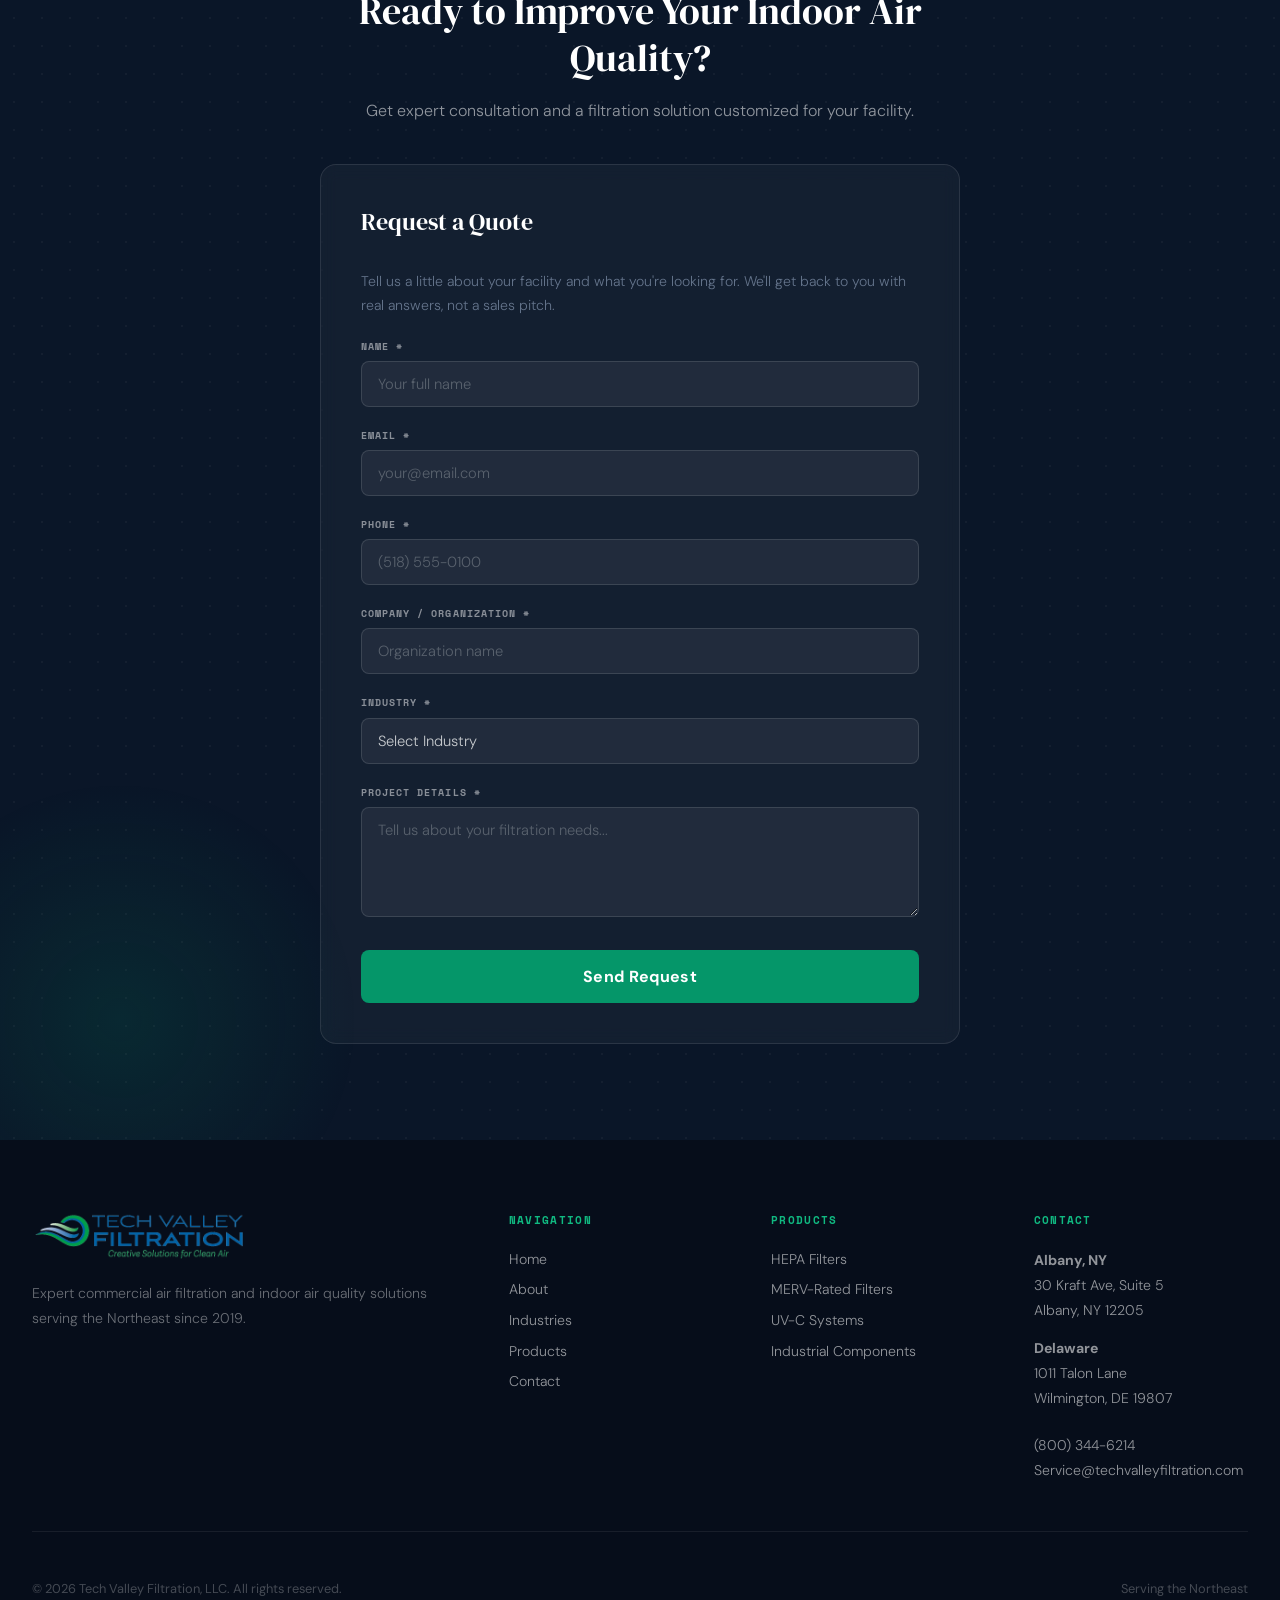
==== commit 38a117f8: "Hero: replace turntable with cycling product stills Swap the 61-frame drag-to-rotate turntable canva" ====
--- a/index.html
+++ b/index.html
@@ -350,6 +350,97 @@
     @keyframes fadeSlideUp {
         from { opacity: 0; transform: translateY(20px); }
         to   { opacity: 1; transform: translateY(0); }
+    }
+
+    /* ── Hero Product Stills (replaces the turntable) ── */
+    .hero-still {
+        position: absolute;
+        inset: 0;
+        z-index: 1;
+        background-position: right center;
+        background-size: cover;
+        background-repeat: no-repeat;
+        opacity: 0;
+        transition: opacity 1.4s ease;
+        will-change: transform, opacity;
+        pointer-events: none;
+    }
+    .hero-still.on { opacity: 1; }
+    .hero-still.on.moving { animation: heroPush 14s ease-in-out infinite alternate; }
+    @keyframes heroPush {
+        from { transform: scale(1.02) translate3d(0,0,0); }
+        to   { transform: scale(1.14) translate3d(-1.4%, 0.8%, 0); }
+    }
+    .hero-shade {
+        position: absolute;
+        inset: 0;
+        z-index: 1;
+        pointer-events: none;
+        background:
+            linear-gradient(90deg, rgba(15,23,42,0.96) 0%, rgba(15,23,42,0.86) 30%, rgba(15,23,42,0.45) 52%, rgba(15,23,42,0.05) 72%, rgba(15,23,42,0) 100%),
+            linear-gradient(0deg, rgba(15,23,42,0.6) 0%, rgba(15,23,42,0) 30%);
+    }
+    #hero-motes {
+        position: absolute;
+        inset: 0;
+        width: 100%;
+        height: 100%;
+        z-index: 1;
+        pointer-events: none;
+    }
+    .hero-still-label {
+        position: absolute;
+        right: 2rem;
+        bottom: 1.5rem;
+        z-index: 3;
+        font-family: 'Space Mono', monospace;
+        font-size: 0.7rem;
+        letter-spacing: 0.08em;
+        text-transform: uppercase;
+        color: rgba(255,255,255,0.85);
+        background: rgba(15,23,42,0.7);
+        border: 1px solid rgba(255,255,255,0.12);
+        border-radius: 6px;
+        padding: 0.4rem 0.7rem;
+        backdrop-filter: blur(4px);
+        pointer-events: none;
+    }
+    .hero-still-dots {
+        position: absolute;
+        right: 2rem;
+        bottom: 4rem;
+        z-index: 3;
+        display: flex;
+        gap: 6px;
+    }
+    .hero-still-dots button {
+        width: 8px; height: 8px;
+        padding: 0;
+        border-radius: 50%;
+        border: 0;
+        background: rgba(255,255,255,0.35);
+        cursor: pointer;
+    }
+    .hero-still-dots button[aria-current="true"] { background: var(--accent); width: 22px; border-radius: 4px; }
+    .hero-still-dots button:focus-visible { outline: 2px solid var(--accent-bright); outline-offset: 2px; }
+    @media (max-width: 1180px) and (min-width: 901px) {
+        .hero-shade {
+            background:
+                linear-gradient(90deg, rgba(15,23,42,0.97) 0%, rgba(15,23,42,0.9) 36%, rgba(15,23,42,0.6) 54%, rgba(15,23,42,0.1) 72%, rgba(15,23,42,0) 100%),
+                linear-gradient(0deg, rgba(15,23,42,0.6) 0%, rgba(15,23,42,0) 30%);
+        }
+    }
+    @media (max-width: 900px) {
+        .hero-still { background-position: 72% 18%; }
+        .hero-shade {
+            background: linear-gradient(180deg, rgba(15,23,42,0.04) 0%, rgba(15,23,42,0.25) 18%, rgba(15,23,42,0.9) 36%, rgba(15,23,42,0.98) 100%);
+        }
+        .hero .hero-inner { padding-top: 21rem; padding-bottom: 5.5rem; }
+        .hero-still-label { left: 2rem; right: auto; bottom: 1rem; }
+        .hero-still-dots { bottom: 1.25rem; }
+    }
+    @media (prefers-reduced-motion: reduce) {
+        .hero-still.on.moving { animation: none; }
     }
 
     /* ═══════════════════════════════════════════════
@@ -1249,7 +1340,11 @@
     <!-- Hero -->
     <section class="hero">
         <div class="hero-bg"></div>
-        <canvas id="airflow-canvas" aria-hidden="true"></canvas>
+        <div class="hero-still on moving" data-name="pleat" style="background-image:url('ImageAssets/hero/pleated-filter.jpg')" role="img" aria-label="Pleated air filter"></div>
+        <div class="hero-still" data-name="vcell" style="background-image:url('ImageAssets/hero/4v-rigid-cell.jpg')" role="img" aria-label="4V rigid cell air filter"></div>
+        <div class="hero-still" data-name="bag" style="background-image:url('ImageAssets/hero/bag-filter.jpg')" role="img" aria-label="Bag air filter"></div>
+        <canvas id="hero-motes" aria-hidden="true"></canvas>
+        <div class="hero-shade" aria-hidden="true"></div>
         <div class="hero-inner">
             <div class="hero-text">
                 <div class="hero-eyebrow">Serving the Northeast</div>
@@ -1275,278 +1370,84 @@
                     </div>
                 </div>
             </div>
-            <!-- Turntable Filter Animation -->
-            <div class="hero-visual" aria-hidden="true">
-                <canvas id="turntable-canvas" width="1200" height="1500" aria-label="Interactive 360° filter rotation"></canvas>
-                <div class="turntable-hint">drag or scroll to rotate</div>
-            </div>
         </div>
+        <div class="hero-still-dots" role="tablist" aria-label="Featured filter">
+            <button type="button" role="tab" data-name="pleat" aria-current="true" aria-label="Pleated filter"></button>
+            <button type="button" role="tab" data-name="vcell" aria-current="false" aria-label="4V rigid cell"></button>
+            <button type="button" role="tab" data-name="bag" aria-current="false" aria-label="Bag filter"></button>
+        </div>
+        <div class="hero-still-label" id="hero-still-label">Pleated Filter</div>
     </section>
 
     <script>
-    /* ── Turntable Engine ── */
-    (function() {
-        const FRAME_COUNT = 61;
-        const FRAME_PATH  = 'ImageAssets/frames/filter_frame_';
-        const AUTO_SPEED  = 180;  // ms per frame
-        const DRAG_SENS   = 0.18; // frames per pixel of drag
-
-        const canvas = document.getElementById('turntable-canvas');
-        if (!canvas) return;
-        const ctx = canvas.getContext('2d');
-
-        // Preload all frames
-        const frames = [];
-        let loaded = 0;
-        let currentFrame = 0;
-        let autoTimer = null;
-        let dragging = false;
-        let dragStartX = 0;
-        let dragStartFrame = 0;
-
-        function pad(n) { return String(n).padStart(3, '0'); }
-
-        function drawFrame(idx) {
-            const img = frames[idx];
-            if (!img || !img.complete) return;
-            ctx.clearRect(0, 0, canvas.width, canvas.height);
-            ctx.drawImage(img, 0, 0, canvas.width, canvas.height);
+    /* ── Hero Product Stills: cycle + dust motes ── */
+    (function () {
+        var hero = document.querySelector('.hero');
+        if (!hero) return;
+        var order = ['pleat', 'vcell', 'bag'];
+        var names = { pleat: 'Pleated Filter', vcell: '4V Rigid Cell', bag: 'Bag Filter' };
+        var HOLD = 6000;
+        var stills = {}, dots = {};
+        Array.prototype.forEach.call(hero.querySelectorAll('.hero-still'), function (el) { stills[el.getAttribute('data-name')] = el; });
+        Array.prototype.forEach.call(hero.querySelectorAll('.hero-still-dots button'), function (b) { dots[b.getAttribute('data-name')] = b; });
+        var label = document.getElementById('hero-still-label');
+        var reduce = window.matchMedia && window.matchMedia('(prefers-reduced-motion: reduce)').matches;
+        var current = 'pleat';
+        var timer = null;
+
+        function show(name) {
+            order.forEach(function (k) {
+                var el = stills[k], on = k === name;
+                if (!el) return;
+                el.classList.toggle('on', on);
+                el.classList.remove('moving');
+                if (on && !reduce) { void el.offsetWidth; el.classList.add('moving'); }
+                if (dots[k]) dots[k].setAttribute('aria-current', String(on));
+            });
+            if (label) label.textContent = names[name];
+            current = name;
         }
-
-        function startAuto() {
-            if (autoTimer) return;
-            autoTimer = setInterval(function() {
-                if (!dragging) {
-                    currentFrame = (currentFrame + 1) % FRAME_COUNT;
-                    drawFrame(currentFrame);
-                }
-            }, AUTO_SPEED);
+        function next() { show(order[(order.indexOf(current) + 1) % order.length]); }
+        function start() { stop(); timer = setInterval(next, HOLD); }
+        function stop() { if (timer) { clearInterval(timer); timer = null; } }
+        order.forEach(function (k) {
+            if (dots[k]) dots[k].addEventListener('click', function () { show(k); start(); });
+        });
+        document.addEventListener('visibilitychange', function () { document.hidden ? stop() : start(); });
+        start();
+
+        // Dust motes drifting toward the filter
+        var canvas = document.getElementById('hero-motes');
+        if (!canvas || reduce) return;
+        var ctx = canvas.getContext('2d');
+        var motes = [], W = 0, H = 0, dpr = Math.min(window.devicePixelRatio || 1, 2);
+        function spawn(anywhere) {
+            return { x: anywhere ? Math.random() * W : W + 8, y: Math.random() * H, r: 0.6 + Math.random() * 1.5,
+                     vx: -(6 + Math.random() * 14), vy: (Math.random() - 0.5) * 6, a: 0.15 + Math.random() * 0.45, ph: Math.random() * Math.PI * 2 };
         }
-
-        function stopAuto() {
-            clearInterval(autoTimer);
-            autoTimer = null;
+        function resize() {
+            var r = canvas.getBoundingClientRect(); W = r.width; H = r.height;
+            canvas.width = Math.round(W * dpr); canvas.height = Math.round(H * dpr);
+            ctx.setTransform(dpr, 0, 0, dpr, 0, 0);
+            motes = []; for (var i = 0, n = Math.round(W / 16); i < n; i++) motes.push(spawn(true));
         }
-
-        function frameFromDelta(startFrame, dx) {
-            const delta = Math.round(dx * DRAG_SENS);
-            return ((startFrame - delta) % FRAME_COUNT + FRAME_COUNT) % FRAME_COUNT;
+        var last = 0;
+        function frame(t) {
+            var dt = Math.min(0.05, (t - last) / 1000 || 0); last = t;
+            ctx.clearRect(0, 0, W, H);
+            for (var i = 0; i < motes.length; i++) {
+                var m = motes[i];
+                m.x += m.vx * dt; m.y += m.vy * dt + Math.sin(t / 1400 + m.ph) * 0.08;
+                var fade = Math.max(0, Math.min(1, (m.x - W * 0.45) / (W * 0.2)));
+                if (m.x < W * 0.45 || m.y < -5 || m.y > H + 5) { motes[i] = spawn(false); continue; }
+                var tw = 0.6 + 0.4 * Math.sin(t / 900 + m.ph * 3);
+                ctx.beginPath(); ctx.arc(m.x, m.y, m.r, 0, Math.PI * 2);
+                ctx.fillStyle = 'rgba(226,232,240,' + (m.a * tw * fade).toFixed(3) + ')'; ctx.fill();
+            }
+            requestAnimationFrame(frame);
         }
-
-        // Mouse drag
-        canvas.addEventListener('mousedown', function(e) {
-            dragging = true;
-            dragStartX = e.clientX;
-            dragStartFrame = currentFrame;
-            stopAuto();
-            e.preventDefault();
-        });
-        window.addEventListener('mousemove', function(e) {
-            if (!dragging) return;
-            currentFrame = frameFromDelta(dragStartFrame, e.clientX - dragStartX);
-            drawFrame(currentFrame);
-        });
-        window.addEventListener('mouseup', function() {
-            if (!dragging) return;
-            dragging = false;
-            startAuto();
-        });
-
-        // Touch drag
-        canvas.addEventListener('touchstart', function(e) {
-            dragging = true;
-            dragStartX = e.touches[0].clientX;
-            dragStartFrame = currentFrame;
-            stopAuto();
-        }, { passive: true });
-        canvas.addEventListener('touchmove', function(e) {
-            if (!dragging) return;
-            currentFrame = frameFromDelta(dragStartFrame, e.touches[0].clientX - dragStartX);
-            drawFrame(currentFrame);
-            e.preventDefault();
-        }, { passive: false });
-        canvas.addEventListener('touchend', function() {
-            dragging = false;
-            startAuto();
-        });
-
-        // Scroll-to-rotate (when hero is in viewport)
-        let scrollAccum = 0;
-        window.addEventListener('wheel', function(e) {
-            const rect = canvas.getBoundingClientRect();
-            const inView = rect.top < window.innerHeight && rect.bottom > 0;
-            if (!inView) return;
-            scrollAccum += e.deltaY * 0.015;
-            const delta = Math.round(scrollAccum);
-            if (delta !== 0) {
-                scrollAccum -= delta;
-                currentFrame = ((currentFrame + delta) % FRAME_COUNT + FRAME_COUNT) % FRAME_COUNT;
-                drawFrame(currentFrame);
-            }
-        }, { passive: true });
-
-        // Load frames then start
-        for (let i = 0; i < FRAME_COUNT; i++) {
-            const img = new Image();
-            img.onload = function() {
-                loaded++;
-                if (loaded === 1) drawFrame(0); // show first frame immediately
-                if (loaded === FRAME_COUNT) startAuto();
-            };
-            img.onerror = function() { loaded++; };
-            img.src = FRAME_PATH + pad(i) + '.png';
-            frames.push(img);
-        }
-    })();
-    </script>
-
-    <script>
-    /* ── Airflow Background Engine ── */
-    (function(){
-        var canvas = document.getElementById('airflow-canvas');
-        if(!canvas) return;
-        var ctx = canvas.getContext('2d');
-
-        function resize(){
-            canvas.width  = canvas.offsetWidth  || window.innerWidth;
-            canvas.height = canvas.offsetHeight || window.innerHeight;
-        }
-        resize();
         window.addEventListener('resize', resize);
-
-        var PARTICLE_COUNT = 110;
-        var STREAM_COUNT   = 20;
-
-        function rand(a,b){ return a + Math.random()*(b-a); }
-
-        // Particles
-        var particles = [];
-        for(var i=0; i<PARTICLE_COUNT; i++){
-            var dirty = Math.random() > 0.45;
-            particles.push({
-                x:       rand(0,1),
-                y:       rand(0,1),
-                speed:   rand(0.25, 0.85),
-                size:    rand(1.0, 2.8),
-                opacity: rand(0.12, 0.38),
-                dirty:   dirty,
-                blocked: false,
-                fadeOut: false,
-                alpha:   1
-            });
-        }
-
-        // Horizontal glow streams
-        var streams = [];
-        for(var j=0; j<STREAM_COUNT; j++){
-            var clean = Math.random() > 0.5;
-            streams.push({
-                y:       (j + 0.5) / STREAM_COUNT,
-                opacity: rand(0.025, 0.08),
-                width:   rand(50, 140),
-                x:       rand(-0.2, 1.2),
-                speed:   rand(0.12, 0.42),
-                clean:   clean
-            });
-        }
-
-        function spawnParticle(p, W, FX){
-            p.dirty   = Math.random() > 0.42;
-            p.x       = p.dirty ? rand(0, FX * 0.88) / W : (FX + rand(4, 28)) / W;
-            p.y       = rand(0.02, 0.98);
-            p.speed   = rand(0.25, 0.85);
-            p.size    = rand(1.0, 2.8);
-            p.opacity = rand(0.12, 0.38);
-            p.blocked = false;
-            p.fadeOut = false;
-            p.alpha   = 1;
-        }
-
-        function tick(){
-            var W  = canvas.width;
-            var H  = canvas.height;
-            var FX = W * 0.52;   // filter plane at 52% — matches turntable position
-
-            ctx.clearRect(0, 0, W, H);
-
-            // Filter glow plane
-            var glowGrad = ctx.createLinearGradient(FX-22, 0, FX+22, 0);
-            glowGrad.addColorStop(0,   'rgba(5,150,105,0)');
-            glowGrad.addColorStop(0.5, 'rgba(5,150,105,0.14)');
-            glowGrad.addColorStop(1,   'rgba(5,150,105,0)');
-            ctx.fillStyle = glowGrad;
-            ctx.fillRect(FX-22, 0, 44, H);
-
-            // Subtle pleated lines
-            ctx.lineWidth = 0.5;
-            for(var p=0; p<8; p++){
-                var lx = FX - 12 + p*3.5;
-                ctx.strokeStyle = 'rgba(5,150,105,0.09)';
-                ctx.beginPath();
-                ctx.moveTo(lx, 0);
-                ctx.lineTo(lx, H);
-                ctx.stroke();
-            }
-
-            // Flow streams
-            for(var s=0; s<streams.length; s++){
-                var st = streams[s];
-                st.x += st.speed * 0.0025;
-                if(st.x > 1.3) st.x = -0.3;
-                var sx = st.x * W;
-                var sy = st.y * H;
-                var isRightSide = sx > FX;
-                var col = isRightSide
-                    ? 'rgba(16,185,129,' + st.opacity + ')'
-                    : 'rgba(148,163,184,' + st.opacity + ')';
-                var sg = ctx.createLinearGradient(sx - st.width/2, 0, sx + st.width/2, 0);
-                sg.addColorStop(0,   'rgba(0,0,0,0)');
-                sg.addColorStop(0.5, col);
-                sg.addColorStop(1,   'rgba(0,0,0,0)');
-                ctx.fillStyle = sg;
-                ctx.fillRect(sx - st.width/2, sy - 1.2, st.width, 2.4);
-            }
-
-            // Particles
-            for(var k=0; k<particles.length; k++){
-                var pt = particles[k];
-                var px = pt.x * W;
-                var py = pt.y * H;
-
-                // Move
-                pt.x += (pt.speed * 0.5) / W;
-
-                // Dirty particle hits filter
-                if(pt.dirty && !pt.blocked && px >= FX - 3){
-                    pt.blocked = true;
-                    pt.speed   = 0;
-                    (function(p){ setTimeout(function(){ p.fadeOut = true; }, rand(400,2200)); })(pt);
-                }
-
-                // Fade out blocked particles
-                if(pt.fadeOut) pt.alpha = Math.max(0, pt.alpha - 0.008);
-
-                // Respawn off-screen or fully faded
-                if(pt.alpha <= 0 || px > W + 10){
-                    spawnParticle(pt, W, FX);
-                    continue;
-                }
-
-                var pCol = pt.dirty
-                    ? 'rgba(148,163,184,' + (pt.opacity * pt.alpha) + ')'
-                    : 'rgba(16,185,129,'  + (pt.opacity * pt.alpha) + ')';
-                ctx.beginPath();
-                ctx.arc(px, py, pt.size, 0, Math.PI*2);
-                ctx.fillStyle = pCol;
-                ctx.fill();
-            }
-
-            requestAnimationFrame(tick);
-        }
-
-        // Respect prefers-reduced-motion
-        var mq = window.matchMedia('(prefers-reduced-motion: reduce)');
-        if(!mq || !mq.matches) tick();
+        resize(); requestAnimationFrame(frame);
     })();
     </script>
 
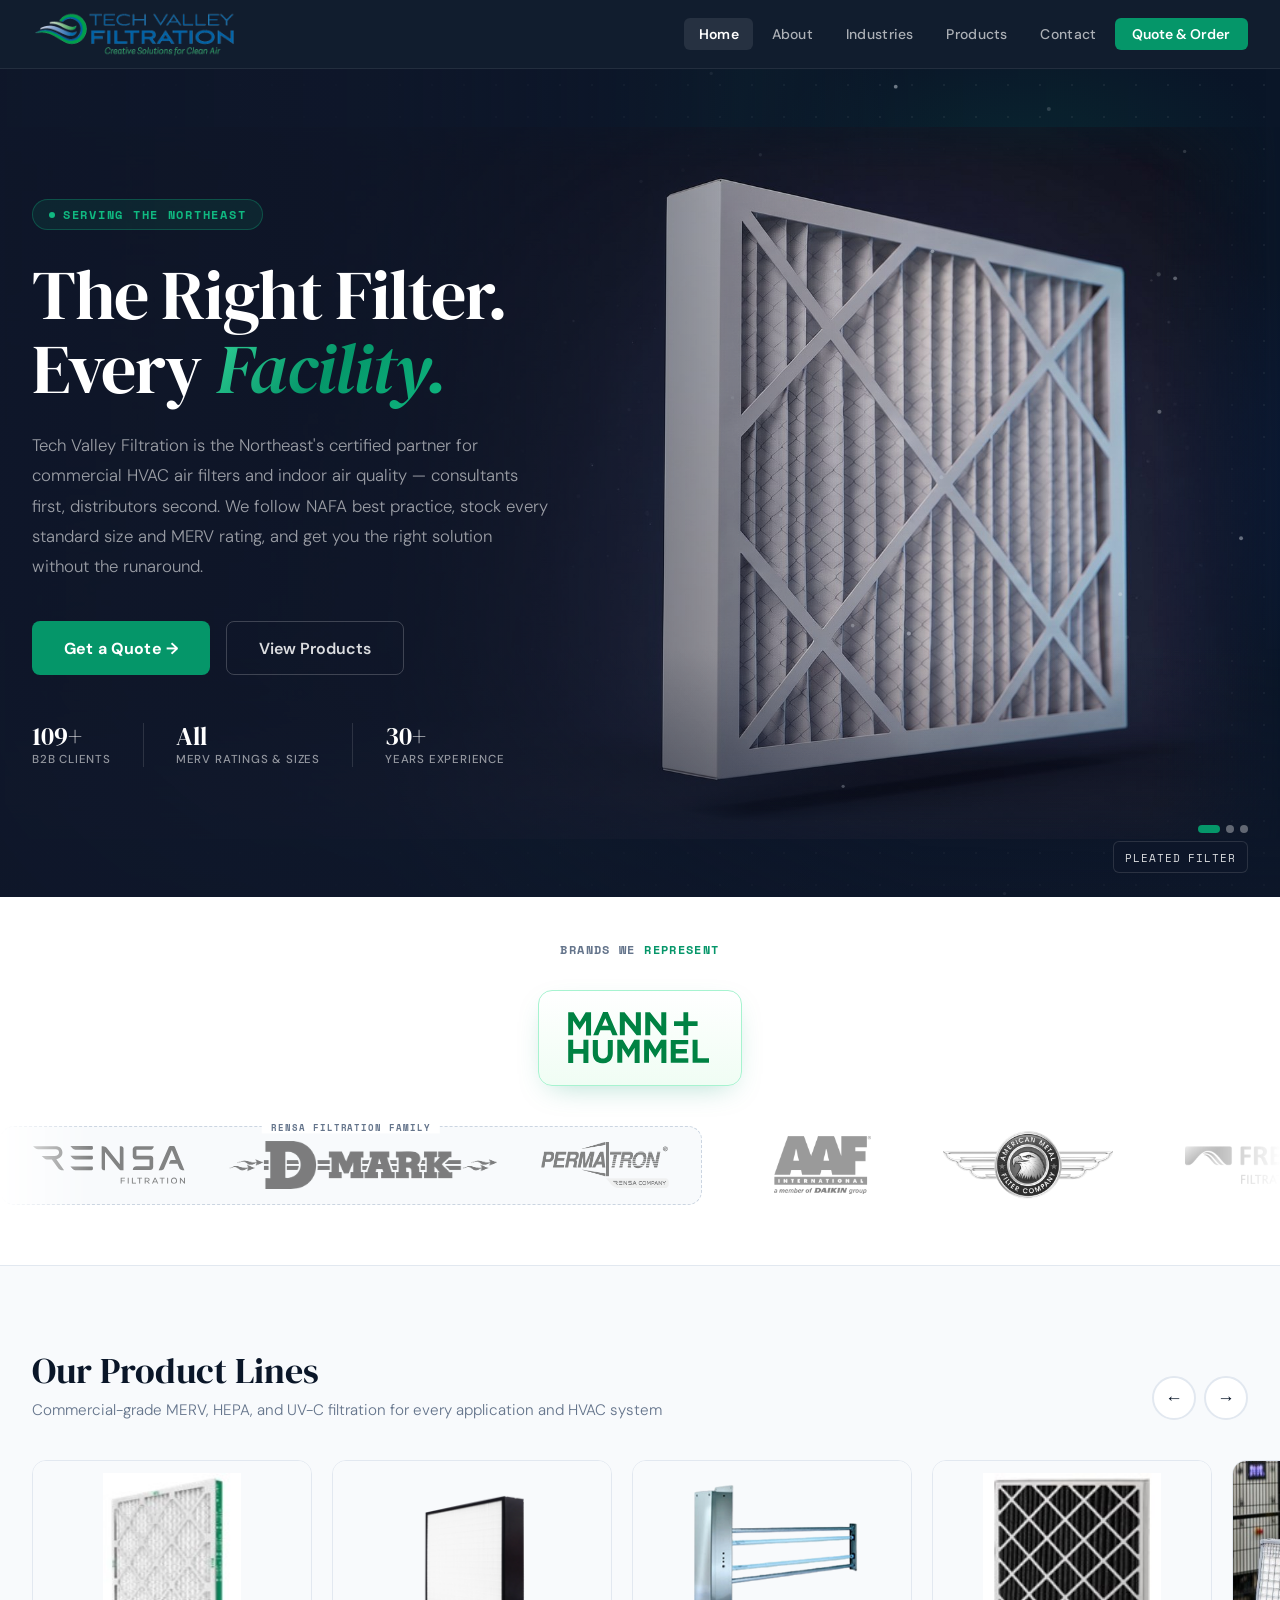
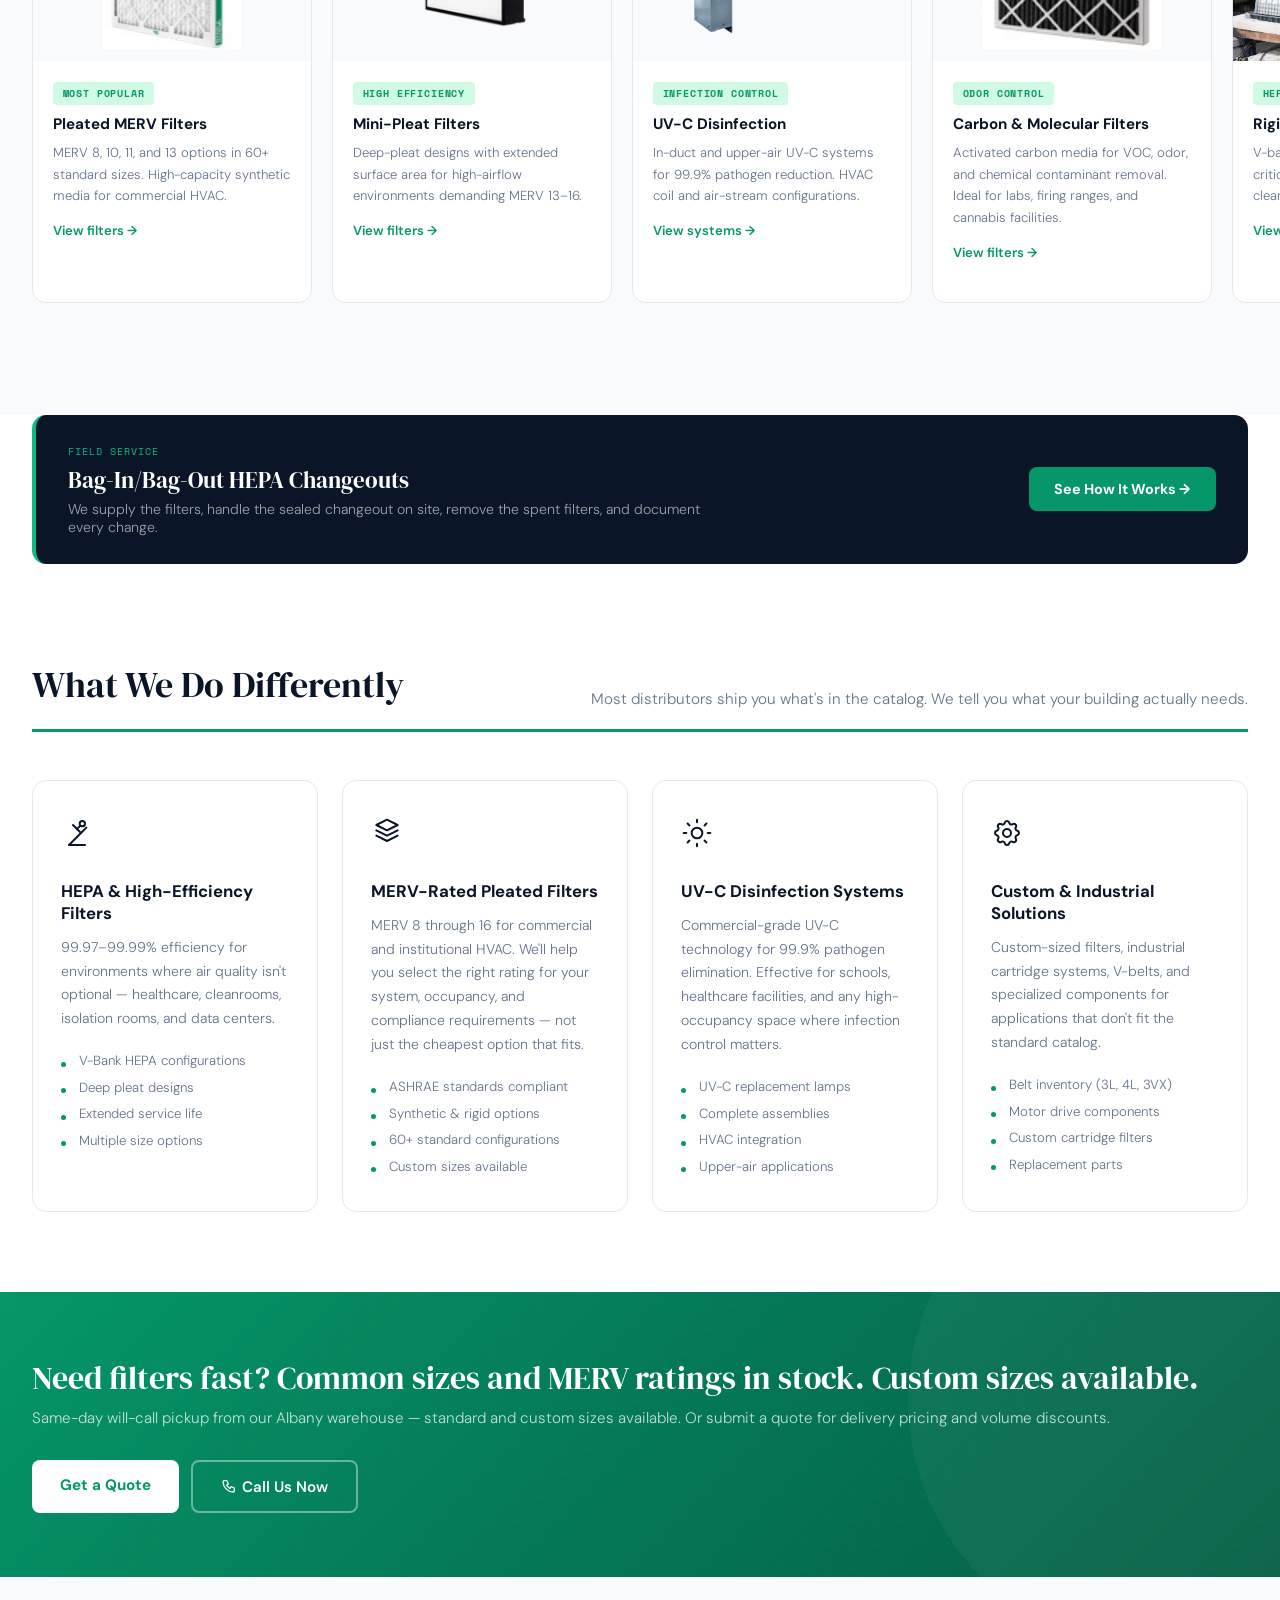
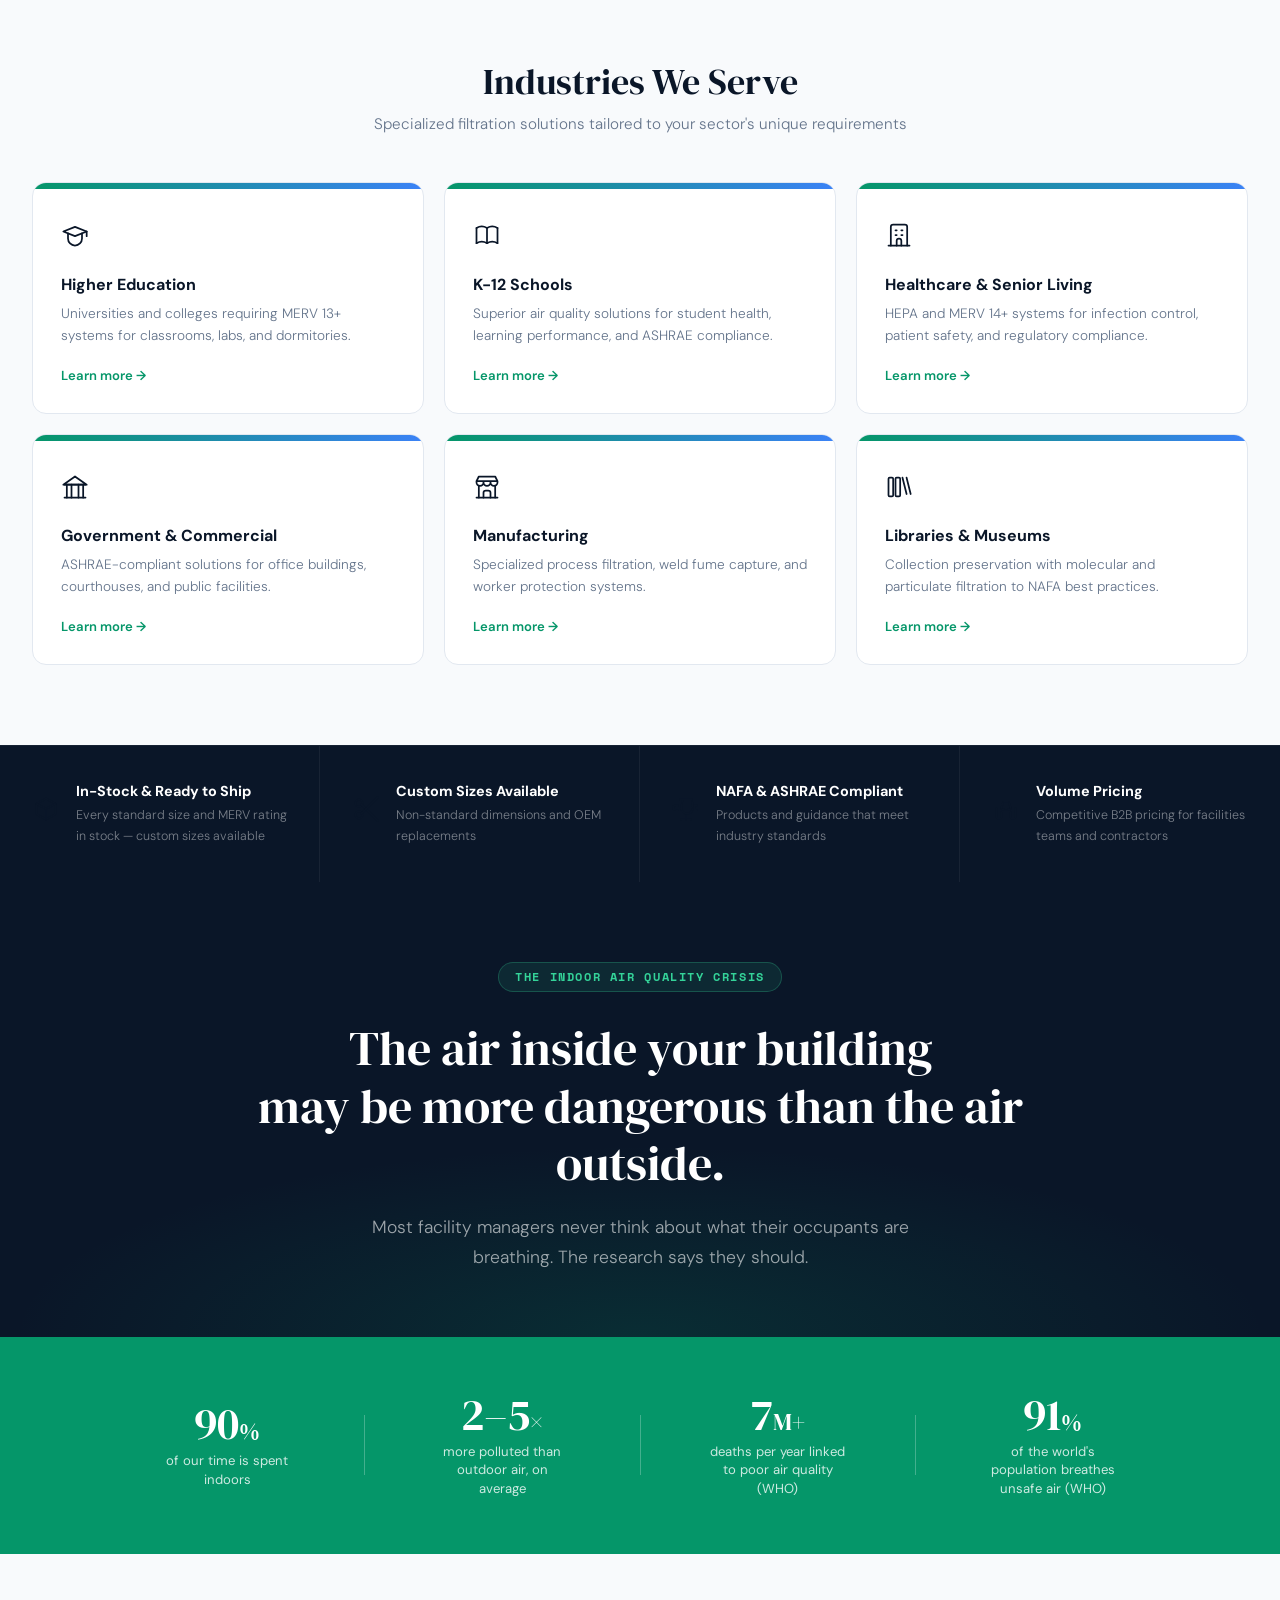
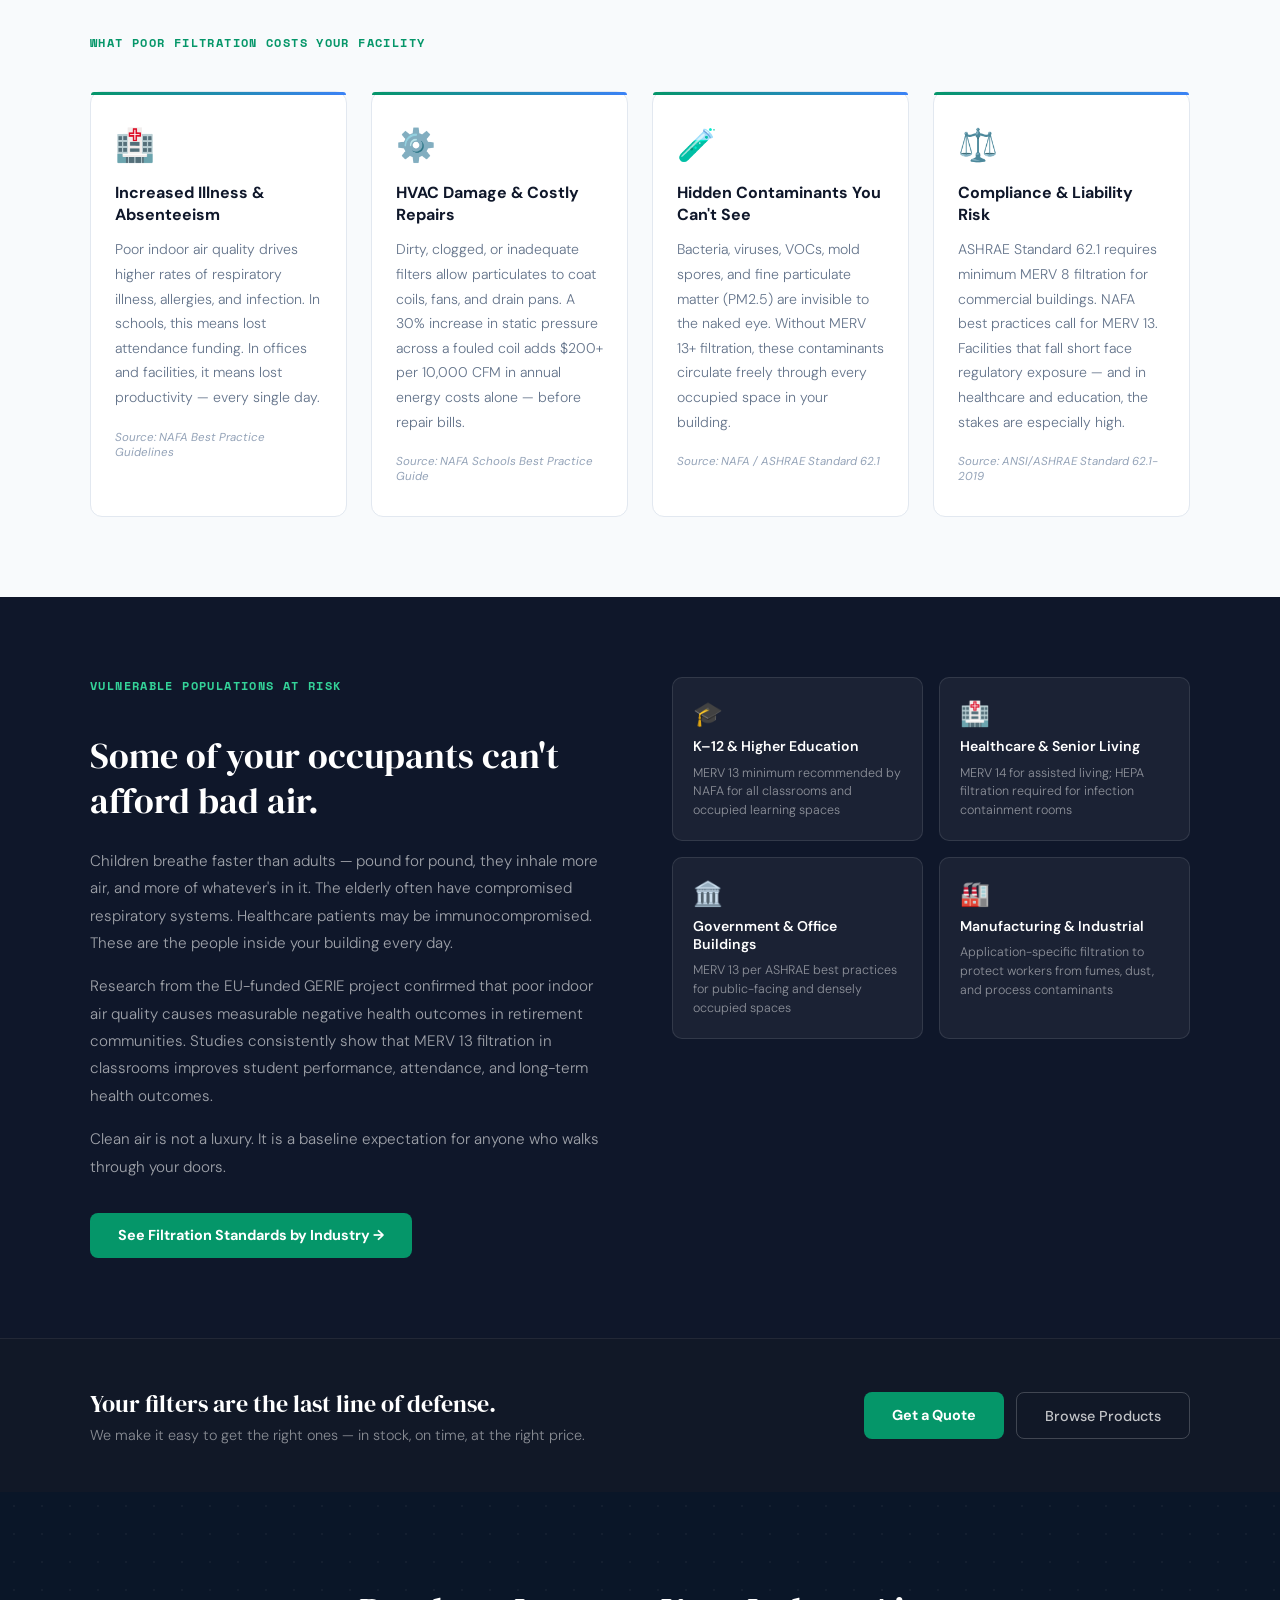
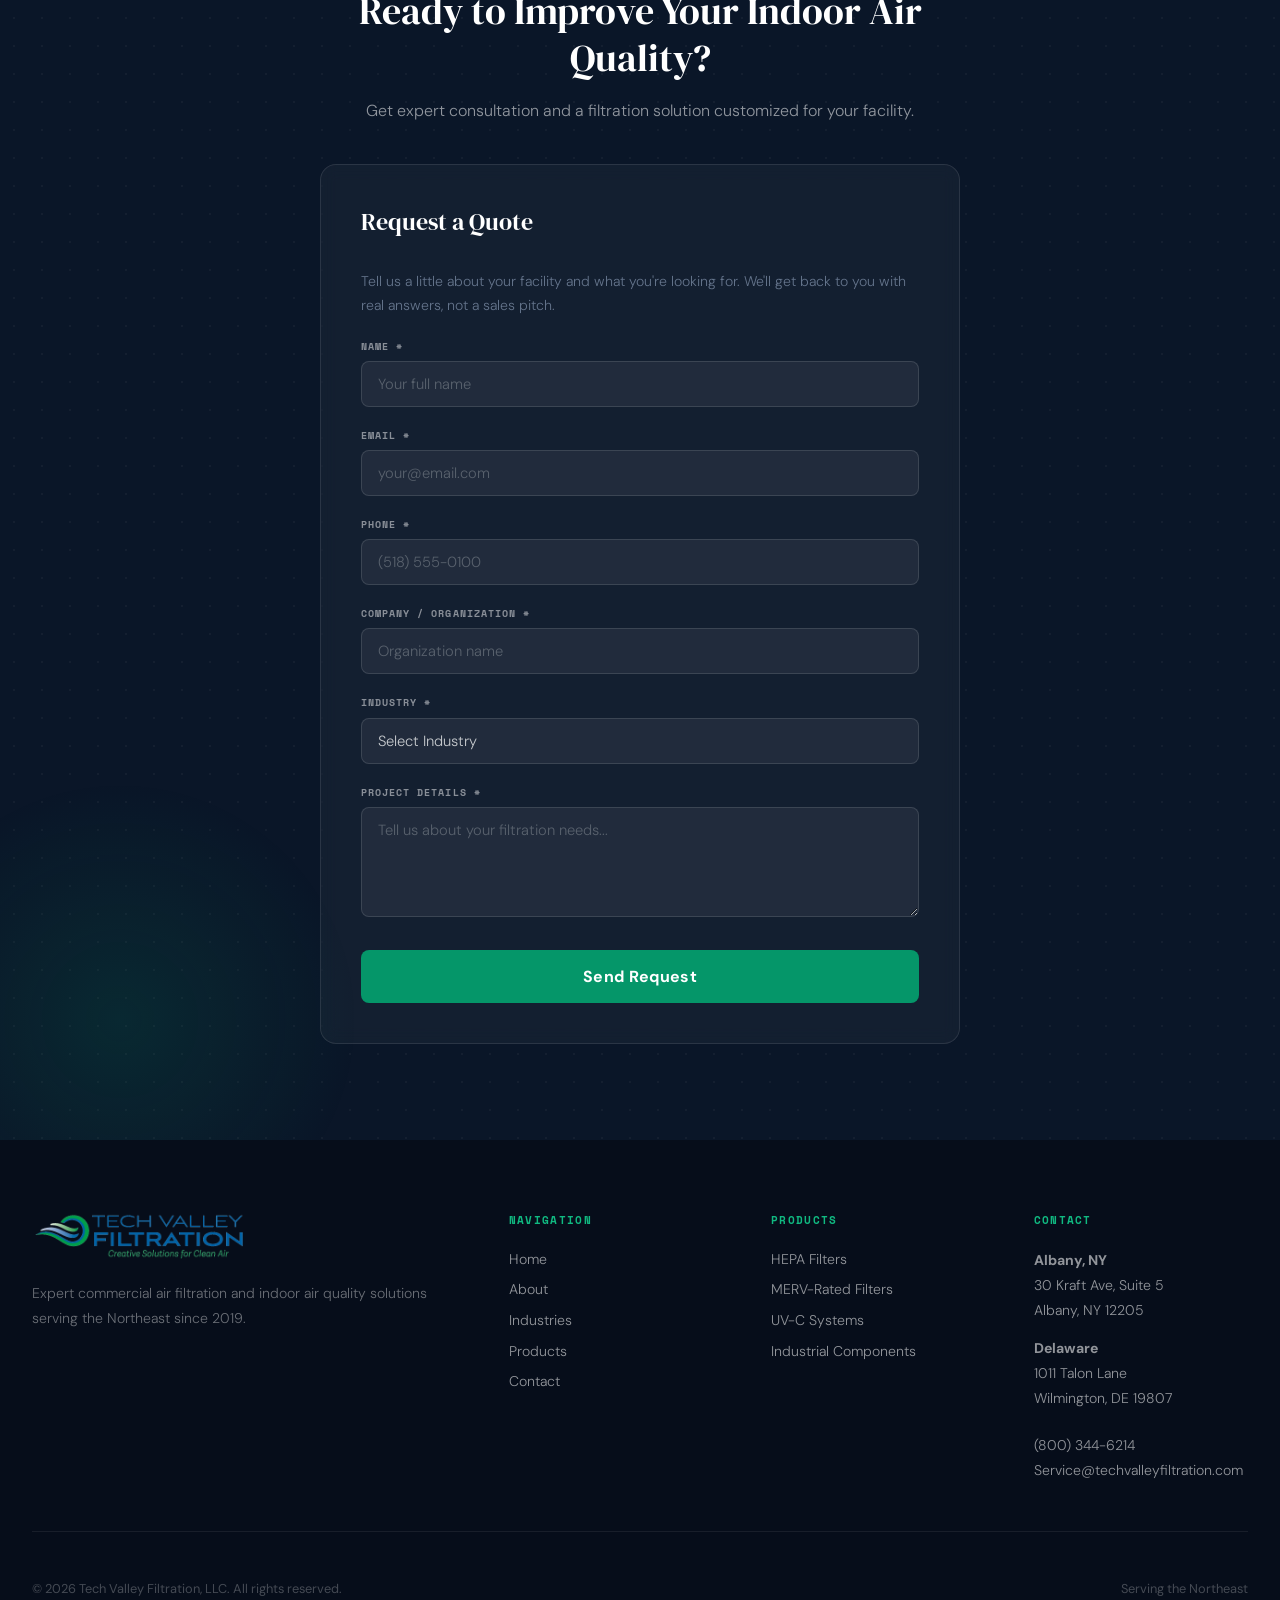
==== commit 6f7dcdff: "Hero: zoom product stills out ~17% on desktop/tablet Render the stills at 86% of hero height instead" ====
--- a/index.html
+++ b/index.html
@@ -358,18 +358,27 @@
         inset: 0;
         z-index: 1;
         background-position: right center;
-        background-size: cover;
+        background-size: auto 86%; /* zoomed out from cover so the product sits smaller in frame */
         background-repeat: no-repeat;
         opacity: 0;
         transition: opacity 1.4s ease;
         will-change: transform, opacity;
         pointer-events: none;
+        /* soften the still's top/bottom/right edges into the navy hero so the smaller image has no hard border */
+        -webkit-mask-image:
+            linear-gradient(180deg, transparent 0%, #000 12%, #000 88%, transparent 100%),
+            linear-gradient(90deg, #000 0%, #000 90%, transparent 100%);
+        -webkit-mask-composite: source-in;
+        mask-image:
+            linear-gradient(180deg, transparent 0%, #000 12%, #000 88%, transparent 100%),
+            linear-gradient(90deg, #000 0%, #000 90%, transparent 100%);
+        mask-composite: intersect;
     }
     .hero-still.on { opacity: 1; }
     .hero-still.on.moving { animation: heroPush 14s ease-in-out infinite alternate; }
     @keyframes heroPush {
-        from { transform: scale(1.02) translate3d(0,0,0); }
-        to   { transform: scale(1.14) translate3d(-1.4%, 0.8%, 0); }
+        from { transform: scale(1.0) translate3d(0,0,0); }
+        to   { transform: scale(1.10) translate3d(-1.2%, 0.6%, 0); }
     }
     .hero-shade {
         position: absolute;
@@ -431,7 +440,7 @@
         }
     }
     @media (max-width: 900px) {
-        .hero-still { background-position: 72% 18%; }
+        .hero-still { background-position: 72% 18%; background-size: cover; -webkit-mask-image: none; mask-image: none; }
         .hero-shade {
             background: linear-gradient(180deg, rgba(15,23,42,0.04) 0%, rgba(15,23,42,0.25) 18%, rgba(15,23,42,0.9) 36%, rgba(15,23,42,0.98) 100%);
         }
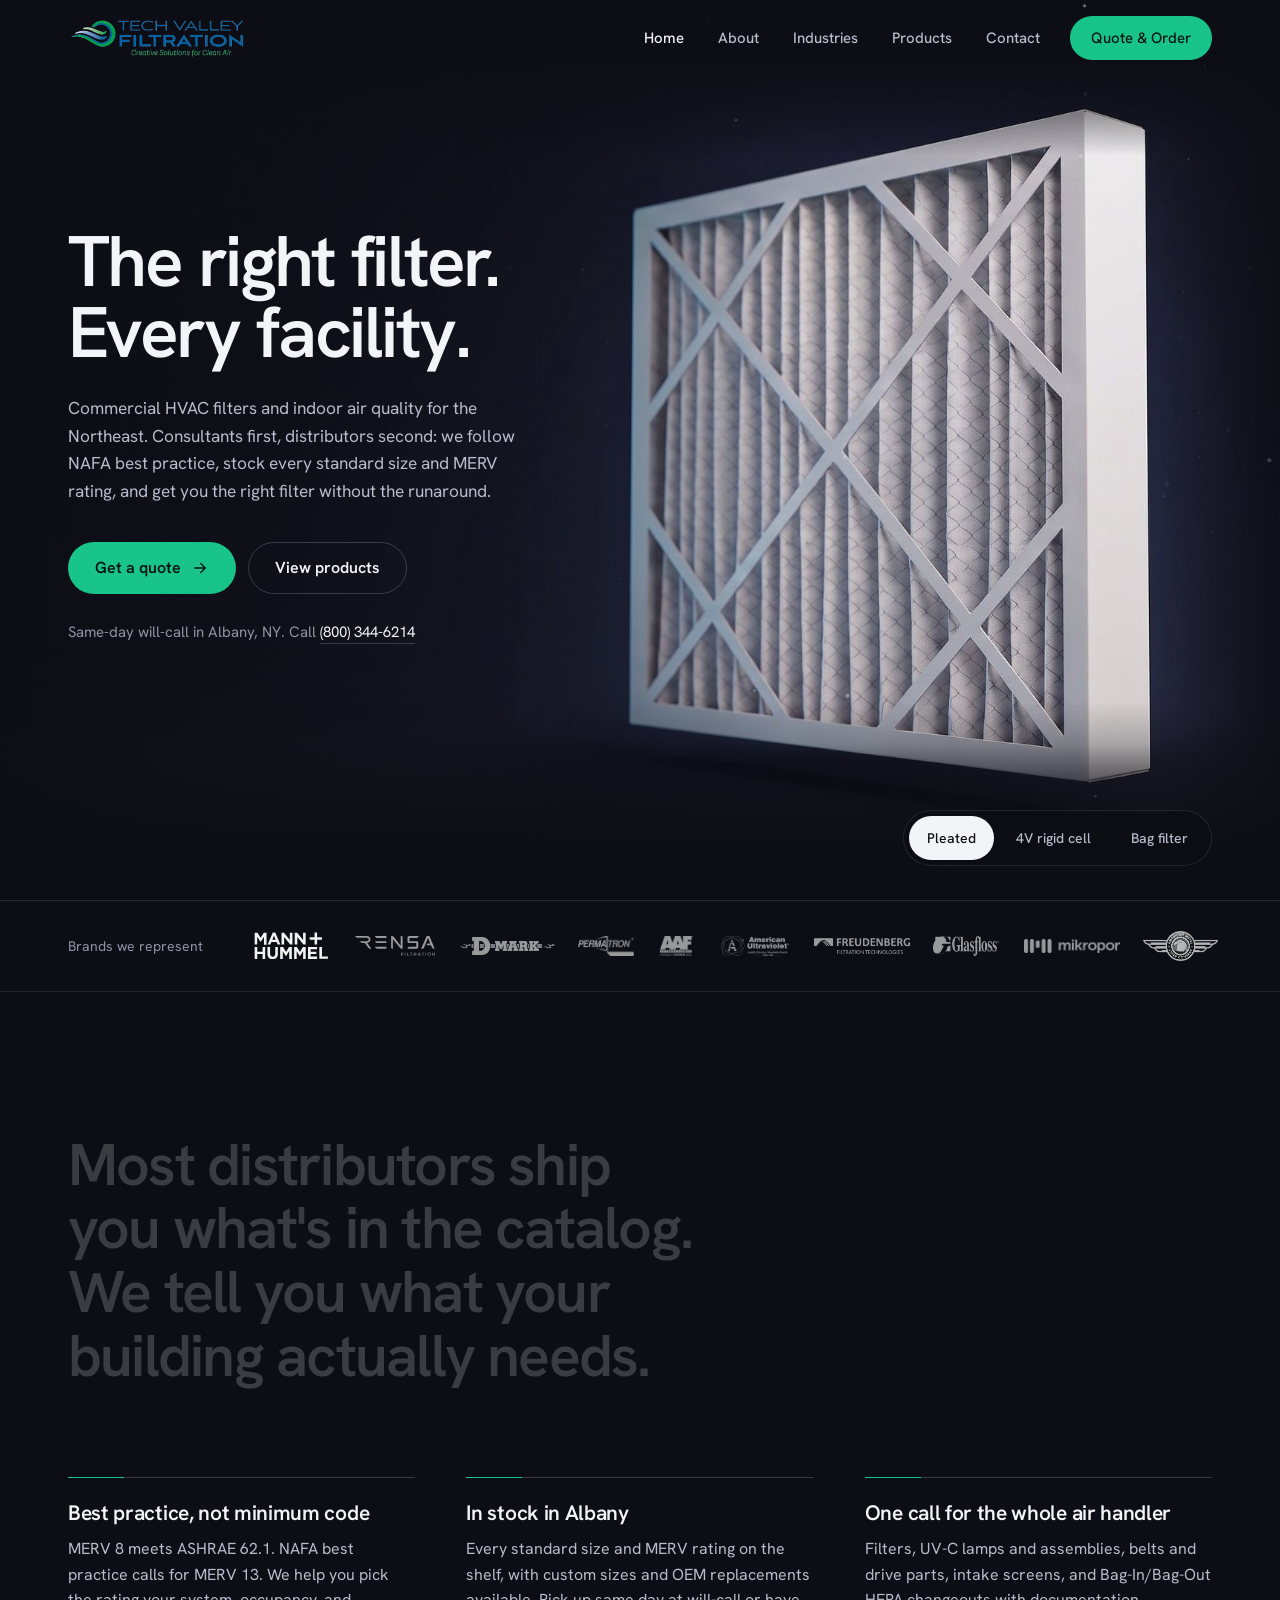
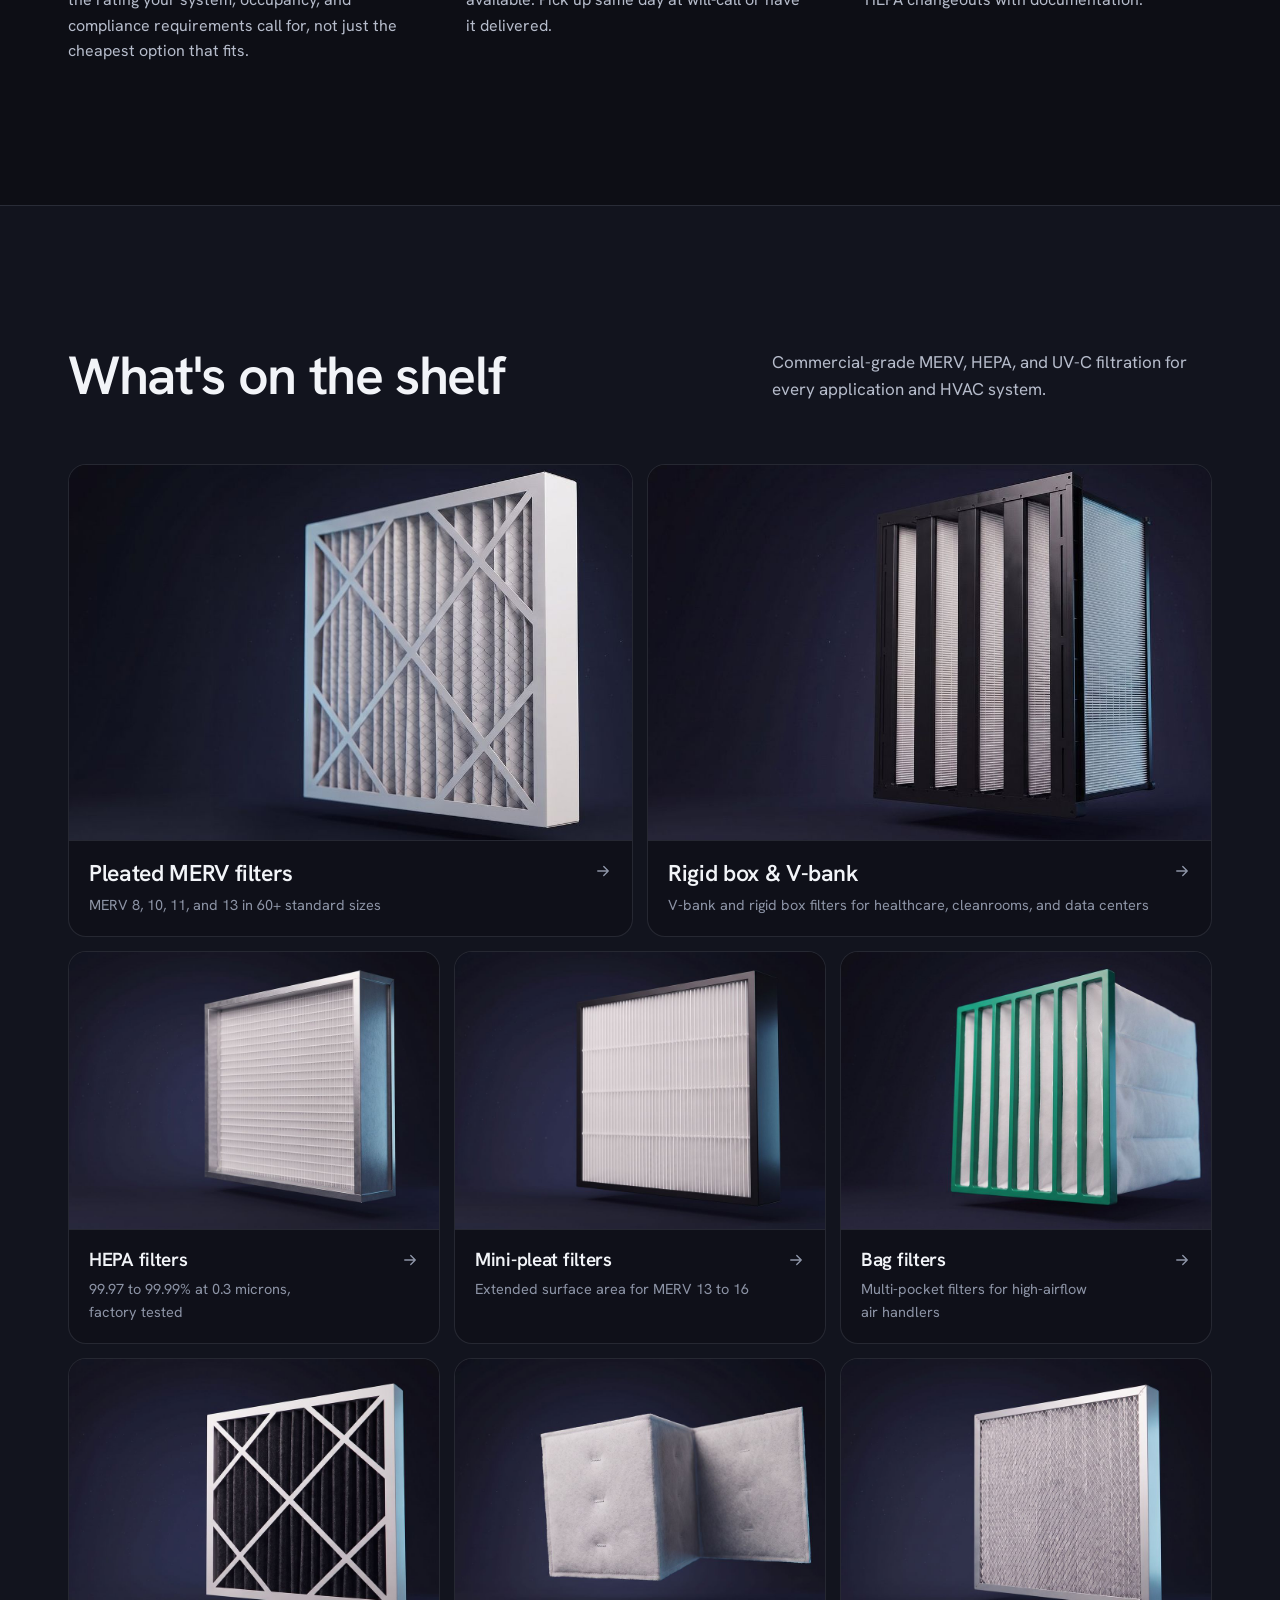
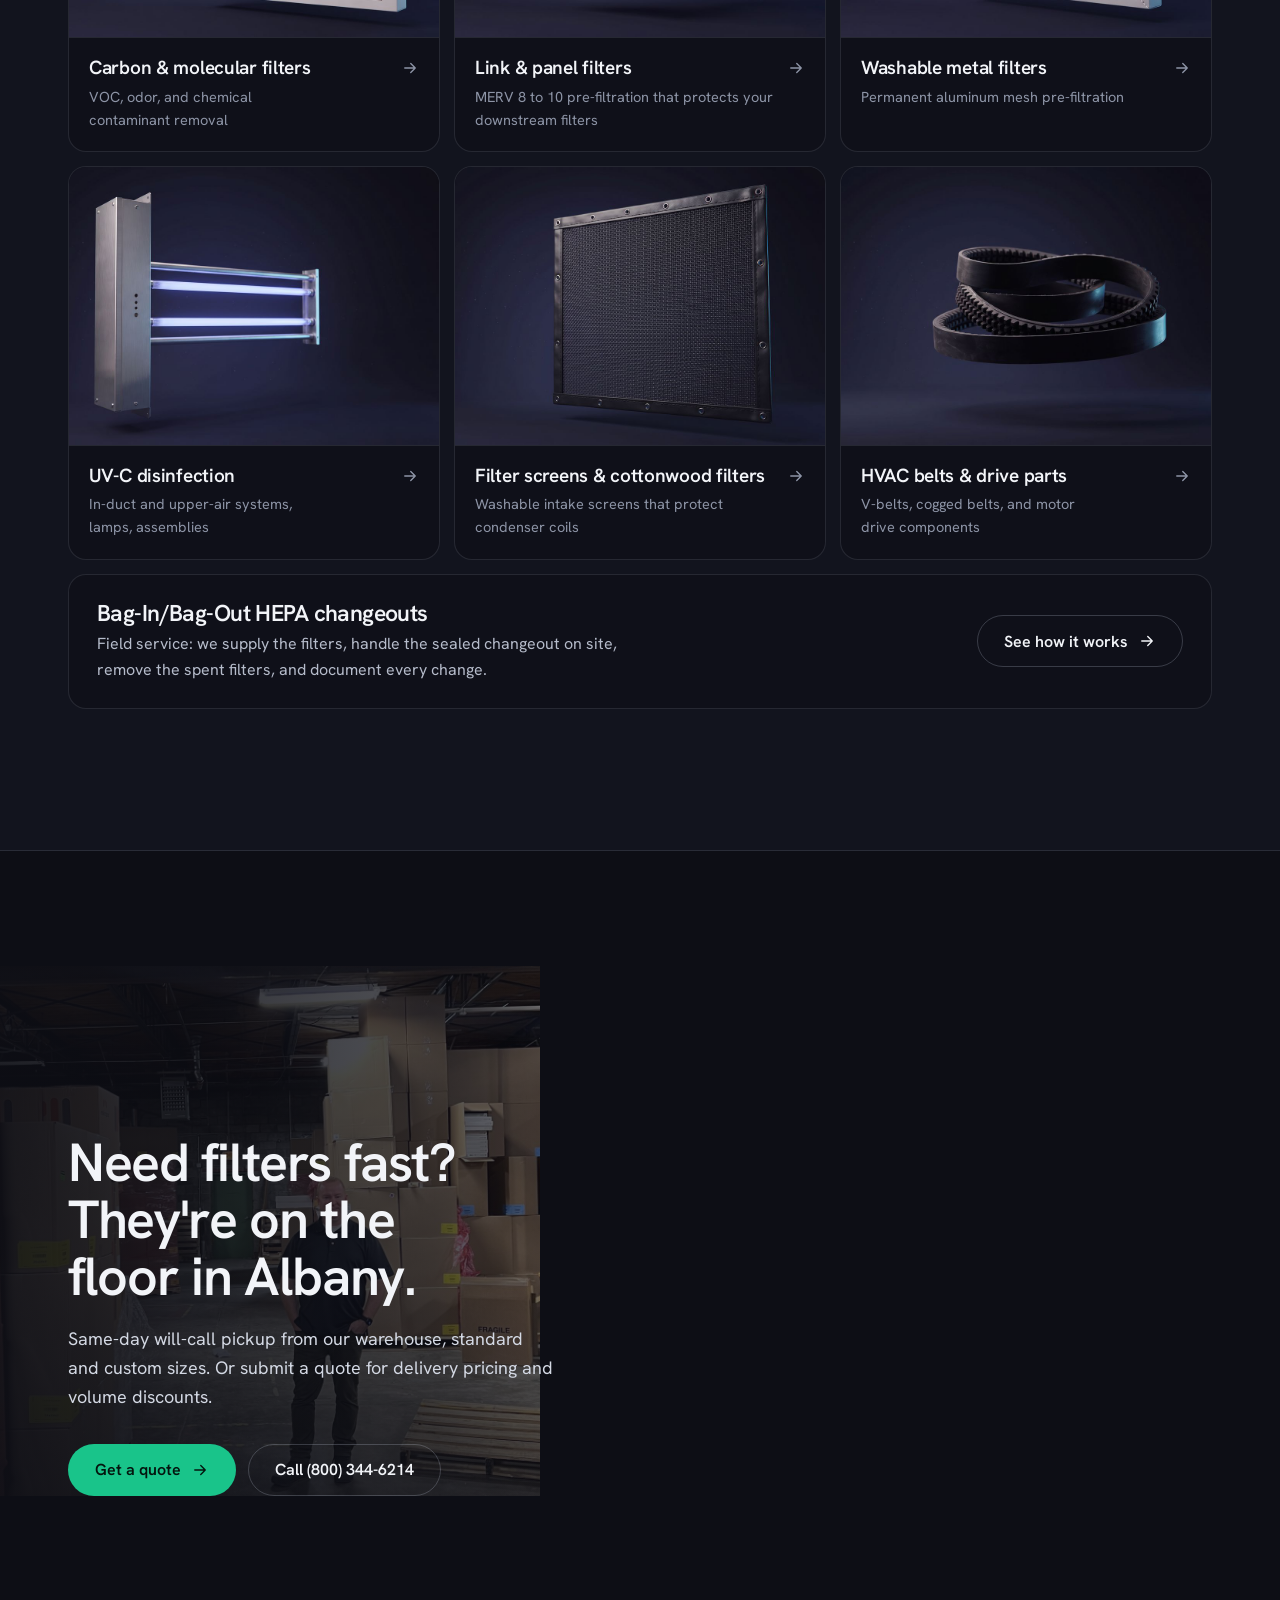
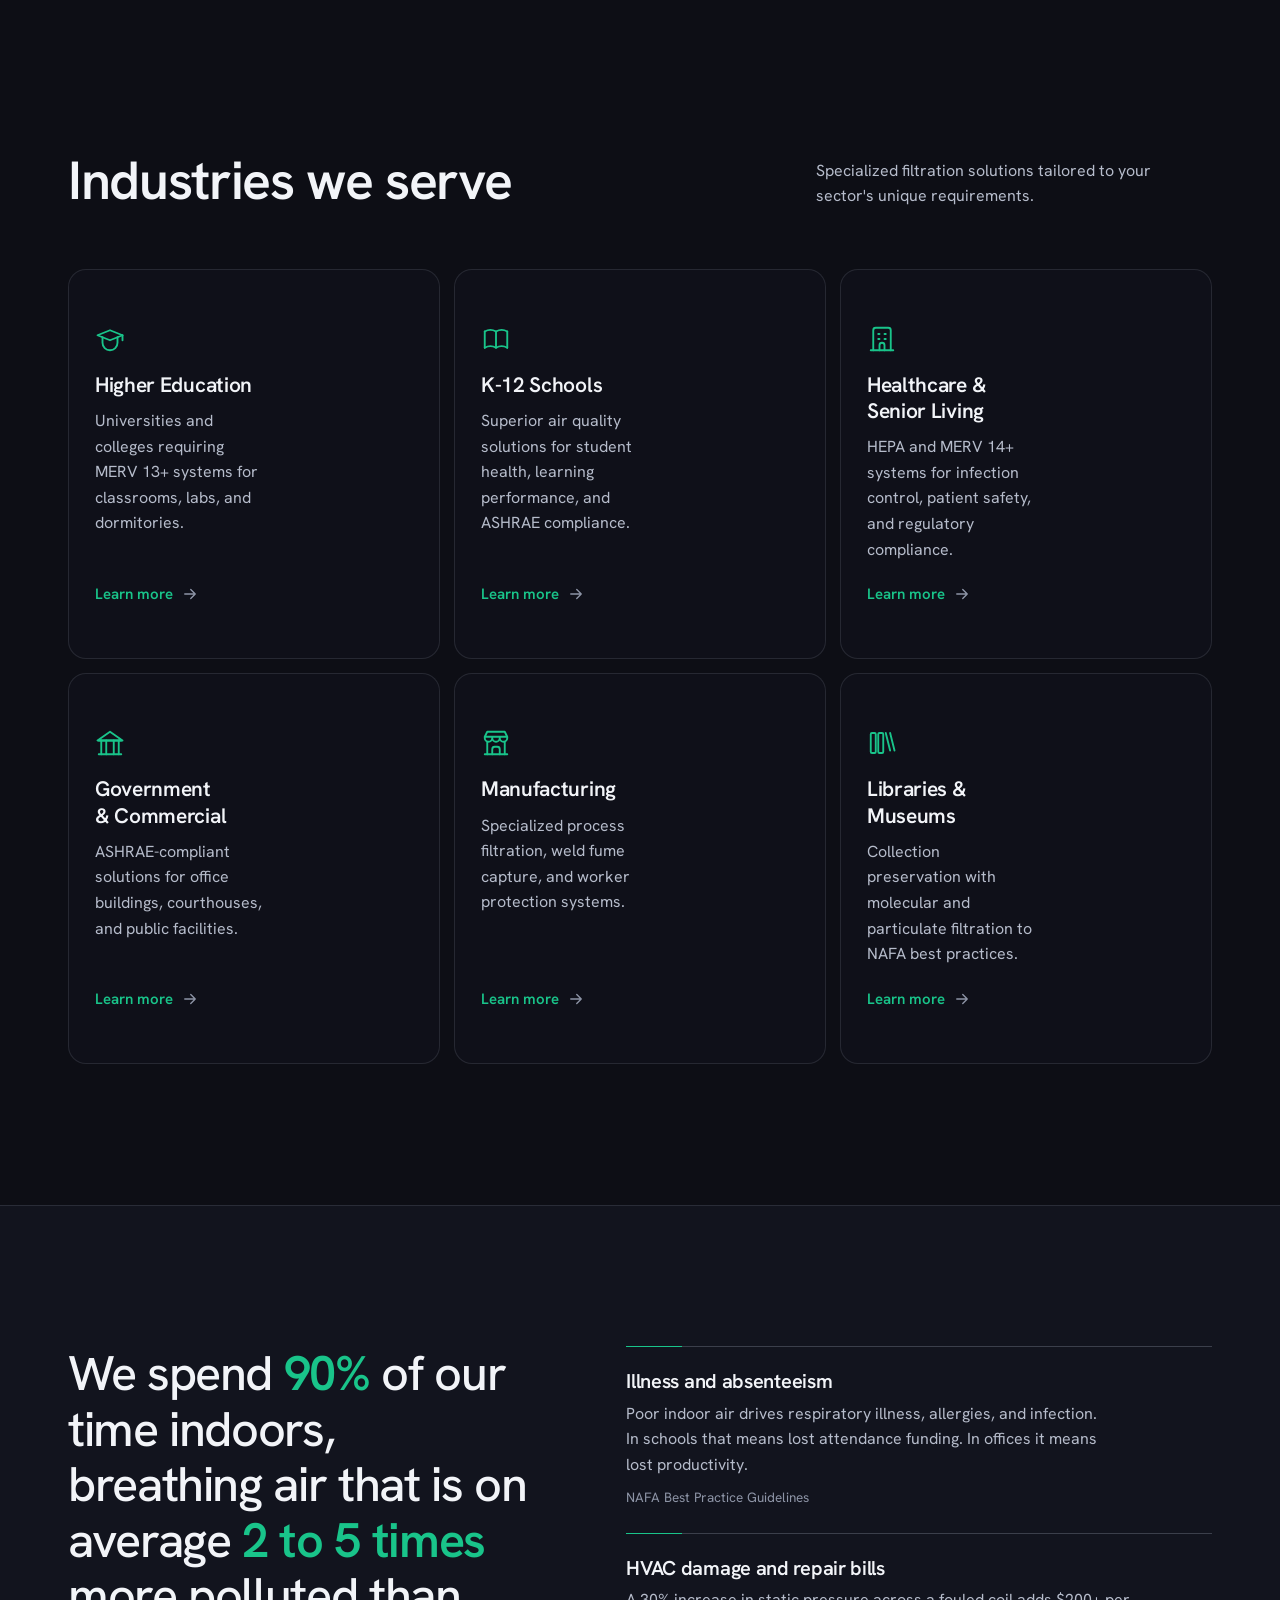
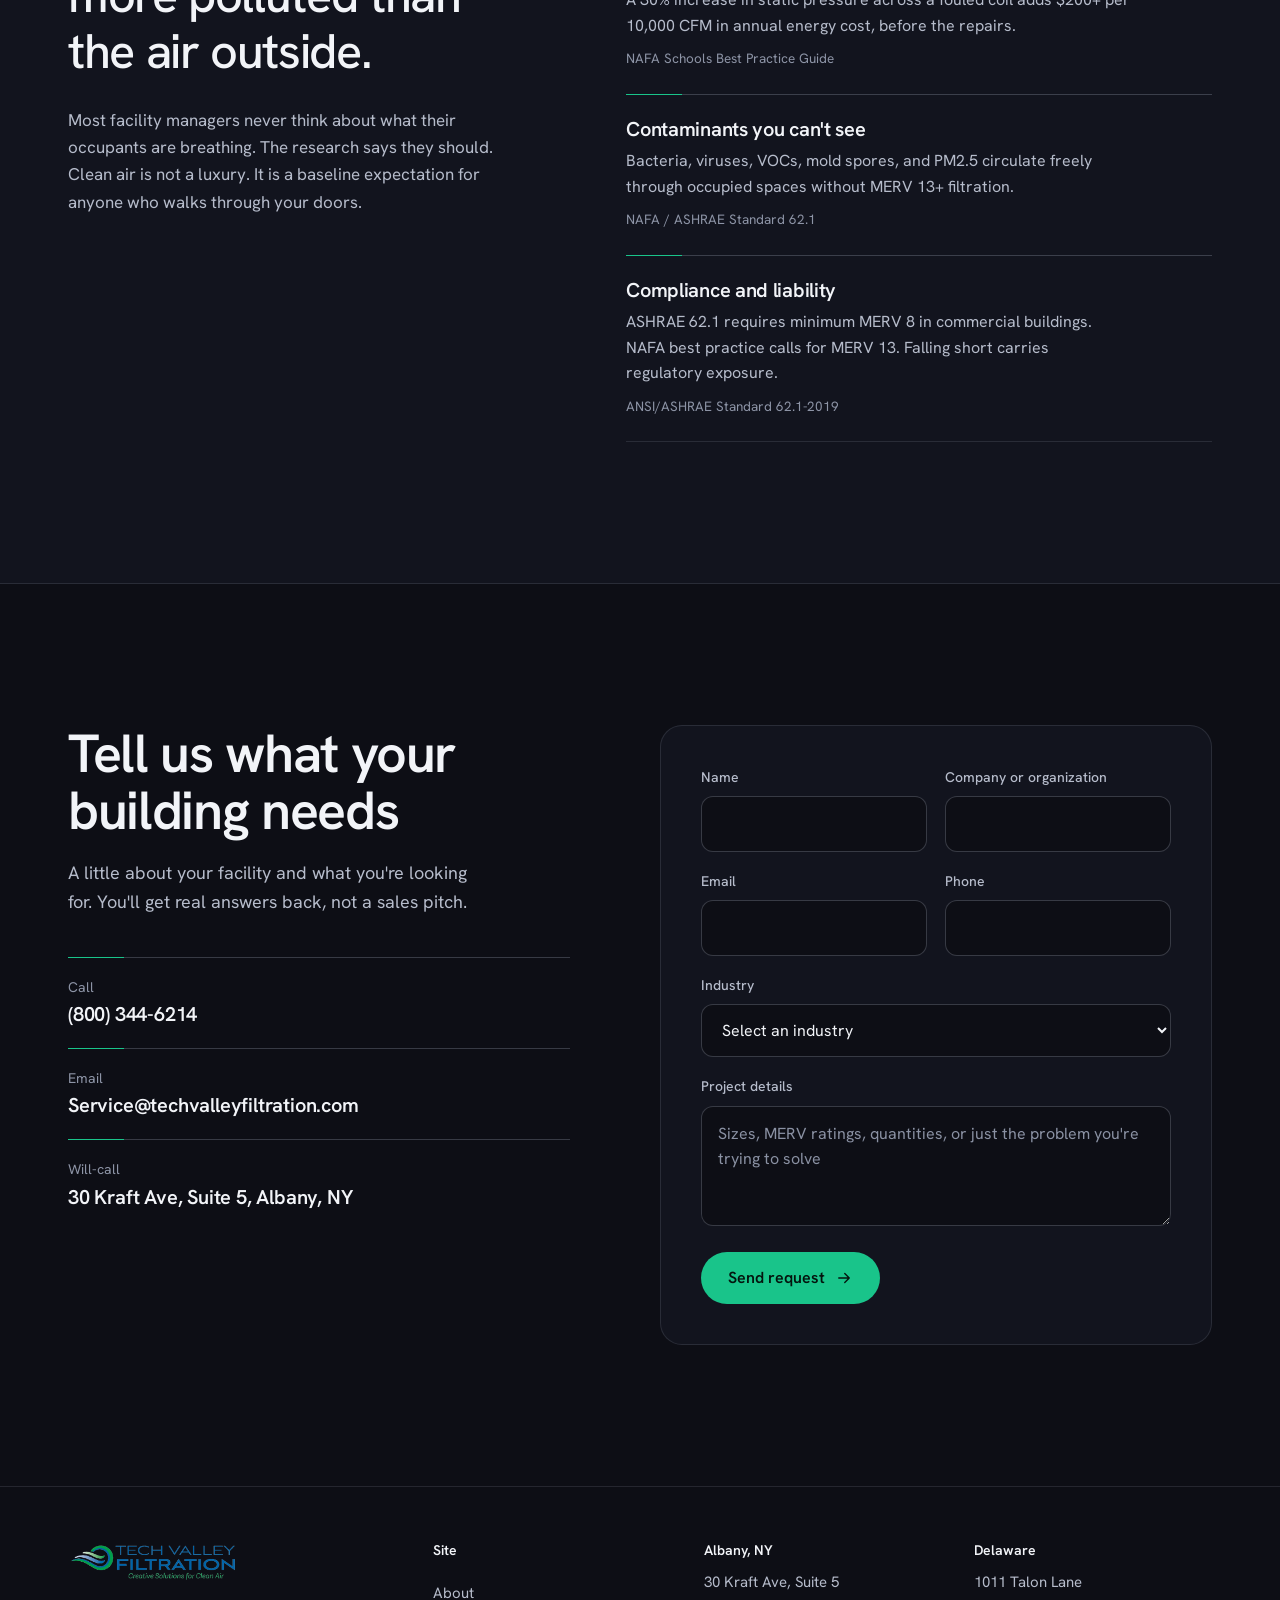
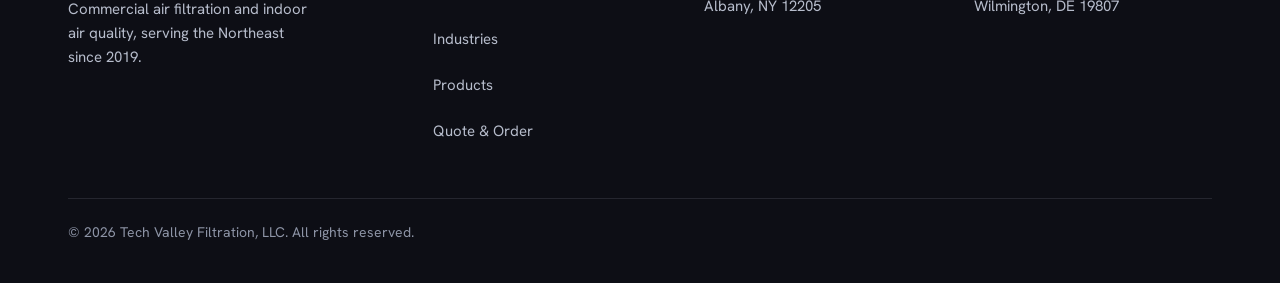
==== commit 8807a9e4: "Site rework: dark Showroom theme across all pages - New homepage: full-bleed product hero with produ" ====
--- a/index.html
+++ b/index.html
@@ -1,1270 +1,314 @@
-<!DOCTYPE html>
+<!doctype html>
 <html lang="en">
 <head>
-    <meta charset="UTF-8">
-    <meta name="viewport" content="width=device-width, initial-scale=1.0">
-    <title>Tech Valley Filtration | Commercial HVAC & Air Filtration Solutions</title>
-    <meta name="description" content="Commercial HVAC air filters, filter screens, and cottonwood filters from MANN+HUMMEL, Rensa, AAF, Freudenberg, and more. Serving the Northeast from Albany, NY.">
-    <link rel="preconnect" href="https://fonts.googleapis.com">
-    <link href="https://fonts.googleapis.com/css2?family=DM+Sans:wght@300;400;500;600&family=DM+Serif+Display&display=swap" rel="stylesheet">
-    <style>
-    /* ═══════════════════════════════════════════════
-       DESIGN TOKENS
-    ═══════════════════════════════════════════════ */
-    @import url('https://fonts.googleapis.com/css2?family=DM+Serif+Display:ital@0;1&family=DM+Sans:ital,opsz,wght@0,9..40,300;0,9..40,400;0,9..40,500;0,9..40,700;1,9..40,300&family=Space+Mono:wght@400;700&display=swap&font-display=swap');
-
-    :root {
-        --primary:      #0a1628;
-        --primary-mid:  #0f1f3d;
-        --accent:       #059669;
-        --accent-bright:#10b981;
-        --accent-glow:  rgba(5,150,105,0.35);
-        --accent-light: #d1fae5;
-        --gold:         #f59e0b;
-        --blue:         #1e40af;
-        --blue-bright:  #3b82f6;
-        --white:        #ffffff;
-        --off-white:    #f8fafc;
-        --border:       #e2e8f0;
-        --gray:         #64748b;
-        --dark-card:    rgba(255,255,255,0.04);
-        --dark-border:  rgba(255,255,255,0.1);
-    }
-
-    *, *::before, *::after { box-sizing: border-box; margin: 0; padding: 0; }
-
-    html { scroll-behavior: smooth; }
-
-    body {
-        font-family: 'DM Sans', sans-serif;
-        color: var(--primary);
-        background: var(--white);
-    }
-    .page-wrap { overflow-x: hidden; }
-
-    /* ═══════════════════════════════════════════════
-       NAV
-    ═══════════════════════════════════════════════ */
-    nav {
-        position: sticky;
-        top: 0;
-        z-index: 10000;
-        background: rgba(10,22,40,0.97);
-        backdrop-filter: blur(12px);
-        border-bottom: 1px solid rgba(255,255,255,0.08);
-    }
-    .nav-container {
-        max-width: 1280px;
-        margin: 0 auto;
-        padding: 0 2rem;
-        height: 68px;
-        display: flex;
-        align-items: center;
-        justify-content: space-between;
-        gap: 2rem;
-    }
-    .logo-img { height: 46px; width: auto; border-radius: 4px; }
-
-    .nav-links {
-        display: flex;
-        list-style: none;
-        gap: 0.25rem;
-        align-items: center;
-    }
-    .nav-links a {
-        display: block;
-        padding: 0.45rem 0.9rem;
-        text-decoration: none;
-        color: rgba(255,255,255,0.65);
-        font-size: 0.875rem;
-        font-weight: 500;
-        letter-spacing: 0.02em;
-        border-radius: 6px;
-        transition: color 0.18s, background 0.18s;
-        white-space: nowrap;
-    }
-    .nav-links a:hover { color: var(--white); background: rgba(255,255,255,0.07); }
-    .nav-links a[aria-current="page"] { color: var(--white); font-weight: 600; background: rgba(255,255,255,0.09); }
-    .nav-links li:last-child a {
-        background: var(--accent);
-        color: var(--white);
-        font-weight: 600;
-        padding: 0.45rem 1.1rem;
-        letter-spacing: 0;
-    }
-    .nav-links li:last-child a:hover { background: var(--accent-bright); }
-
-    .mobile-menu-btn {
-        display: none;
-        background: none;
-        border: 1px solid rgba(255,255,255,0.2);
-        color: white;
-        font-size: 1.25rem;
-        cursor: pointer;
-        border-radius: 6px;
-        padding: 0.3rem 0.6rem;
-        line-height: 1;
-        touch-action: manipulation;
-        -webkit-tap-highlight-color: rgba(255,255,255,0.1);
-        position: relative;
-        z-index: 10001;
-    }
-
-    /* ═══════════════════════════════════════════════
-       HERO
-    ═══════════════════════════════════════════════ */
-    .hero {
-        position: relative;
-        background: var(--primary);
-        display: flex;
-        align-items: center;
-        overflow: hidden;
-    }
-    .hero-bg {
-        position: absolute;
-        inset: 0;
-        background:
-            radial-gradient(ellipse 80% 60% at 65% 50%, rgba(30,64,175,0.25) 0%, transparent 60%),
-            radial-gradient(ellipse 50% 40% at 20% 80%, rgba(5,150,105,0.2) 0%, transparent 55%),
-            radial-gradient(ellipse 40% 30% at 80% 10%, rgba(5,150,105,0.12) 0%, transparent 50%);
-    }
-    /* Animated dot grid */
-    .hero-bg::before {
-        content: '';
-        position: absolute;
-        inset: 0;
-        background-image: radial-gradient(circle, rgba(255,255,255,0.06) 1px, transparent 1px);
-        background-size: 32px 32px;
-    }
-    /* Animated gradient sweep */
-    .hero-bg::after {
-        content: '';
-        position: absolute;
-        inset: 0;
-        background: linear-gradient(105deg, transparent 40%, rgba(5,150,105,0.06) 50%, transparent 60%);
-        animation: heroSweep 6s ease-in-out infinite;
-    }
-    @keyframes heroSweep {
-        0%, 100% { transform: translateX(-20%); opacity: 0; }
-        50% { transform: translateX(20%); opacity: 1; }
-    }
-
-    .hero-inner {
-        position: relative;
-        z-index: 2;
-        max-width: 1280px;
-        margin: 0 auto;
-        padding: 5rem 2rem;
-        display: grid;
-        grid-template-columns: 1fr 1fr;
-        gap: 4rem;
-        align-items: center;
-        width: 100%;
-        min-height: 92vh;
-    }
-
-    .hero-eyebrow {
-        display: inline-flex;
-        align-items: center;
-        gap: 0.5rem;
-        font-family: 'Space Mono', monospace;
-        font-size: 0.72rem;
-        font-weight: 700;
-        letter-spacing: 0.15em;
-        text-transform: uppercase;
-        color: var(--accent-bright);
-        background: rgba(16,185,129,0.1);
-        border: 1px solid rgba(16,185,129,0.3);
-        border-radius: 999px;
-        padding: 0.4rem 1rem;
-        margin-bottom: 1.75rem;
-        animation: fadeSlideUp 0.6s ease both;
-    }
-    .hero-eyebrow::before {
-        content: '';
-        width: 6px; height: 6px;
-        background: var(--accent-bright);
-        border-radius: 50%;
-        animation: pulse 2s ease-in-out infinite;
-    }
-    @keyframes pulse {
-        0%, 100% { opacity: 1; transform: scale(1); }
-        50% { opacity: 0.5; transform: scale(0.7); }
-    }
-
-    .hero-text h1 {
-        font-family: 'DM Serif Display', serif;
-        font-size: clamp(3rem, 5.5vw, 5rem);
-        font-weight: 400;
-        color: var(--white);
-        line-height: 1.05;
-        letter-spacing: -0.02em;
-        margin-bottom: 1.5rem;
-        animation: fadeSlideUp 0.6s 0.1s ease both;
-    }
-    .hero-text h1 em {
-        font-style: italic;
-        color: transparent;
-        background: linear-gradient(135deg, #34d399, #059669, #10b981);
-        -webkit-background-clip: text;
-        background-clip: text;
-    }
-
-    .hero-desc {
-        font-size: 1.05rem;
-        color: rgba(255,255,255,0.58);
-        line-height: 1.8;
-        font-weight: 300;
-        max-width: 520px;
-        margin-bottom: 2.5rem;
-        animation: fadeSlideUp 0.6s 0.2s ease both;
-    }
-
-    .hero-cta {
-        display: flex;
-        gap: 1rem;
-        flex-wrap: wrap;
-        margin-bottom: 3rem;
-        animation: fadeSlideUp 0.6s 0.3s ease both;
-    }
-    .btn-hero-primary {
-        display: inline-flex;
-        align-items: center;
-        gap: 0.5rem;
-        padding: 0.95rem 2rem;
-        background: var(--accent);
-        color: var(--white);
-        text-decoration: none;
-        border-radius: 8px;
-        font-size: 1rem;
-        font-weight: 700;
-        letter-spacing: 0.01em;
-        transition: transform 0.2s, box-shadow 0.2s, background 0.2s;
-        box-shadow: 0 0 0 0 var(--accent-glow);
-    }
-    .btn-hero-primary:hover {
-        background: var(--accent-bright);
-        transform: translateY(-3px);
-        box-shadow: 0 8px 32px var(--accent-glow), 0 0 0 4px rgba(16,185,129,0.15);
-    }
-    .btn-hero-secondary {
-        display: inline-flex;
-        align-items: center;
-        gap: 0.5rem;
-        padding: 0.95rem 2rem;
-        background: transparent;
-        color: rgba(255,255,255,0.85);
-        text-decoration: none;
-        border-radius: 8px;
-        font-size: 1rem;
-        font-weight: 600;
-        border: 1.5px solid rgba(255,255,255,0.2);
-        transition: border-color 0.2s, color 0.2s, background 0.2s, transform 0.2s;
-    }
-    .btn-hero-secondary:hover {
-        border-color: rgba(255,255,255,0.6);
-        color: var(--white);
-        background: rgba(255,255,255,0.05);
-        transform: translateY(-2px);
-    }
-
-    .hero-trust {
-        display: flex;
-        gap: 0;
-        animation: fadeSlideUp 0.6s 0.4s ease both;
-    }
-    .hero-trust-item {
-        display: flex;
-        flex-direction: column;
-        padding-right: 2rem;
-        margin-right: 2rem;
-        border-right: 1px solid rgba(255,255,255,0.12);
-    }
-    .hero-trust-item:last-child { border-right: none; margin-right: 0; padding-right: 0; }
-    .hero-trust-num {
-        font-family: 'DM Serif Display', serif;
-        font-size: 1.65rem;
-        color: var(--white);
-        line-height: 1;
-        margin-bottom: 0.2rem;
-    }
-    .hero-trust-label {
-        font-size: 0.72rem;
-        color: rgba(255,255,255,0.55);
-        font-weight: 500;
-        text-transform: uppercase;
-        letter-spacing: 0.07em;
-    }
-
-
-    /* ── Airflow Background Animation ── */
-    #airflow-canvas {
-        position: absolute;
-        inset: 0;
-        width: 100%;
-        height: 100%;
-        z-index: 1;
-        pointer-events: none;
-        opacity: 0.85;
-    }
-    /* ── Turntable Hero Visual ── */
-    .hero-visual {
-        position: absolute;
-        right: 0;
-        top: 50%;
-        transform: translateY(-50%);
-        width: 44%;
-        height: 100%;
-        display: flex;
-        align-items: center;
-        justify-content: flex-end;
-        pointer-events: none;
-        z-index: 0; /* let canvas handle its own events */
-    }
-    #turntable-canvas {
-        display: block;
-        width: 100%;
-        height: auto;
-        max-height: 95vh;
-        object-fit: contain;
-        cursor: grab;
-        pointer-events: all;
-        filter: drop-shadow(-30px 20px 60px rgba(5,150,105,0.18));
-        animation: fadeSlideUp 0.7s 0.15s ease both;
-        user-select: none;
-    }
-    #turntable-canvas:active { cursor: grabbing; }
-    .turntable-hint {
-        position: absolute;
-        bottom: 1.5rem;
-        right: 2rem;
-        font-size: 0.7rem;
-        color: rgba(255,255,255,0.3);
-        font-family: 'Space Mono', monospace;
-        letter-spacing: 0.08em;
-        text-transform: uppercase;
-        pointer-events: none;
-        animation: fadeSlideUp 1s 1.2s ease both;
-    }
-
-    @keyframes fadeSlideUp {
-        from { opacity: 0; transform: translateY(20px); }
-        to   { opacity: 1; transform: translateY(0); }
-    }
-
-    /* ── Hero Product Stills (replaces the turntable) ── */
-    .hero-still {
-        position: absolute;
-        inset: 0;
-        z-index: 1;
-        background-position: right center;
-        background-size: auto 86%; /* zoomed out from cover so the product sits smaller in frame */
-        background-repeat: no-repeat;
-        opacity: 0;
-        transition: opacity 1.4s ease;
-        will-change: transform, opacity;
-        pointer-events: none;
-        /* soften the still's top/bottom/right edges into the navy hero so the smaller image has no hard border */
-        -webkit-mask-image:
-            linear-gradient(180deg, transparent 0%, #000 12%, #000 88%, transparent 100%),
-            linear-gradient(90deg, #000 0%, #000 90%, transparent 100%);
-        -webkit-mask-composite: source-in;
-        mask-image:
-            linear-gradient(180deg, transparent 0%, #000 12%, #000 88%, transparent 100%),
-            linear-gradient(90deg, #000 0%, #000 90%, transparent 100%);
-        mask-composite: intersect;
-    }
-    .hero-still.on { opacity: 1; }
-    .hero-still.on.moving { animation: heroPush 14s ease-in-out infinite alternate; }
-    @keyframes heroPush {
-        from { transform: scale(1.0) translate3d(0,0,0); }
-        to   { transform: scale(1.10) translate3d(-1.2%, 0.6%, 0); }
-    }
-    .hero-shade {
-        position: absolute;
-        inset: 0;
-        z-index: 1;
-        pointer-events: none;
-        background:
-            linear-gradient(90deg, rgba(15,23,42,0.96) 0%, rgba(15,23,42,0.86) 30%, rgba(15,23,42,0.45) 52%, rgba(15,23,42,0.05) 72%, rgba(15,23,42,0) 100%),
-            linear-gradient(0deg, rgba(15,23,42,0.6) 0%, rgba(15,23,42,0) 30%);
-    }
-    #hero-motes {
-        position: absolute;
-        inset: 0;
-        width: 100%;
-        height: 100%;
-        z-index: 1;
-        pointer-events: none;
-    }
-    .hero-still-label {
-        position: absolute;
-        right: 2rem;
-        bottom: 1.5rem;
-        z-index: 3;
-        font-family: 'Space Mono', monospace;
-        font-size: 0.7rem;
-        letter-spacing: 0.08em;
-        text-transform: uppercase;
-        color: rgba(255,255,255,0.85);
-        background: rgba(15,23,42,0.7);
-        border: 1px solid rgba(255,255,255,0.12);
-        border-radius: 6px;
-        padding: 0.4rem 0.7rem;
-        backdrop-filter: blur(4px);
-        pointer-events: none;
-    }
-    .hero-still-dots {
-        position: absolute;
-        right: 2rem;
-        bottom: 4rem;
-        z-index: 3;
-        display: flex;
-        gap: 6px;
-    }
-    .hero-still-dots button {
-        width: 8px; height: 8px;
-        padding: 0;
-        border-radius: 50%;
-        border: 0;
-        background: rgba(255,255,255,0.35);
-        cursor: pointer;
-    }
-    .hero-still-dots button[aria-current="true"] { background: var(--accent); width: 22px; border-radius: 4px; }
-    .hero-still-dots button:focus-visible { outline: 2px solid var(--accent-bright); outline-offset: 2px; }
-    @media (max-width: 1180px) and (min-width: 901px) {
-        .hero-shade {
-            background:
-                linear-gradient(90deg, rgba(15,23,42,0.97) 0%, rgba(15,23,42,0.9) 36%, rgba(15,23,42,0.6) 54%, rgba(15,23,42,0.1) 72%, rgba(15,23,42,0) 100%),
-                linear-gradient(0deg, rgba(15,23,42,0.6) 0%, rgba(15,23,42,0) 30%);
-        }
-    }
-    @media (max-width: 900px) {
-        .hero-still { background-position: 72% 18%; background-size: cover; -webkit-mask-image: none; mask-image: none; }
-        .hero-shade {
-            background: linear-gradient(180deg, rgba(15,23,42,0.04) 0%, rgba(15,23,42,0.25) 18%, rgba(15,23,42,0.9) 36%, rgba(15,23,42,0.98) 100%);
-        }
-        .hero .hero-inner { padding-top: 21rem; padding-bottom: 5.5rem; }
-        .hero-still-label { left: 2rem; right: auto; bottom: 1rem; }
-        .hero-still-dots { bottom: 1.25rem; }
-    }
-    @media (prefers-reduced-motion: reduce) {
-        .hero-still.on.moving { animation: none; }
-    }
-
-    /* ═══════════════════════════════════════════════
-       PRODUCT CAROUSEL
-    ═══════════════════════════════════════════════ */
-    .carousel-section {
-        background: var(--off-white);
-        padding: 5rem 0 5rem 2rem;
-        overflow: hidden;
-    }
-    .carousel-header {
-        max-width: 1280px;
-        margin: 0 auto 2.5rem;
-        padding-right: 2rem;
-        display: flex;
-        justify-content: space-between;
-        align-items: flex-end;
-    }
-    .carousel-header-left h2 {
-        font-family: 'DM Serif Display', serif;
-        font-size: 2.25rem;
-        font-weight: 400;
-        color: var(--primary);
-        margin-bottom: 0.35rem;
-    }
-    .carousel-header-left p { color: var(--gray); font-size: 0.95rem; font-weight: 300; }
-
-    .carousel-nav { display: flex; gap: 0.5rem; }
-    .carousel-btn {
-        width: 44px; height: 44px;
-        border-radius: 50%;
-        border: 2px solid var(--border);
-        background: white;
-        font-size: 1.1rem;
-        cursor: pointer;
-        color: var(--primary);
-        transition: background 0.2s, border-color 0.2s, color 0.2s, transform 0.15s, box-shadow 0.2s;
-        display: flex; align-items: center; justify-content: center;
-    }
-    .carousel-btn:hover {
-        background: var(--accent);
-        border-color: var(--accent);
-        color: white;
-        transform: scale(1.1);
-        box-shadow: 0 4px 16px var(--accent-glow);
-    }
-
-    .carousel-track-wrap { overflow: hidden; }
-    .carousel-track {
-        display: flex;
-        gap: 1.25rem;
-        overflow-x: scroll;
-        scroll-behavior: smooth;
-        -webkit-overflow-scrolling: touch;
-        scrollbar-width: none; /* Firefox */
-        -ms-overflow-style: none; /* IE/Edge */
-    }
-    .carousel-track::-webkit-scrollbar { display: none; } /* Chrome/Safari */
-    .product-card {
-        flex: 0 0 280px;
-        background: white;
-        border: 1px solid var(--border);
-        border-radius: 14px;
-        overflow: hidden;
-        text-decoration: none;
-        color: inherit;
-        transition: transform 0.25s, box-shadow 0.25s, border-color 0.25s;
-        display: block;
-    }
-    .product-card:hover {
-        transform: translateY(-6px);
-        box-shadow: 0 20px 48px rgba(0,0,0,0.1);
-        border-color: var(--accent);
-    }
-    .product-card-img { width: 100%; height: 200px; object-fit: cover; display: block; }
-    .product-card-body { padding: 1.25rem; }
-    .product-card-tag {
-        display: inline-block;
-        font-family: 'Space Mono', monospace;
-        font-size: 0.65rem;
-        font-weight: 700;
-        letter-spacing: 0.08em;
-        text-transform: uppercase;
-        color: var(--accent);
-        background: var(--accent-light);
-        padding: 0.2rem 0.6rem;
-        border-radius: 4px;
-        margin-bottom: 0.6rem;
-    }
-    .product-card-body h3 { font-size: 0.95rem; font-weight: 700; margin-bottom: 0.5rem; color: var(--primary); }
-    .product-card-body p { font-size: 0.82rem; color: var(--gray); line-height: 1.65; font-weight: 300; margin-bottom: 0.75rem; }
-    .product-card-link { font-size: 0.82rem; color: var(--accent); font-weight: 600; }
-
-    .carousel-dots {
-        display: flex;
-        gap: 0.5rem;
-        justify-content: center;
-        margin-top: 2rem;
-        padding-right: 2rem;
-    }
-    .carousel-dot {
-        width: 8px; height: 8px;
-        border-radius: 999px;
-        background: var(--border);
-        cursor: pointer;
-        transition: width 0.3s, background 0.3s;
-        border: none;
-    }
-    .carousel-dot.active { width: 24px; background: var(--accent); }
-
-    /* ═══════════════════════════════════════════════
-       SERVICES
-    ═══════════════════════════════════════════════ */
-    .section {
-        max-width: 1280px;
-        margin: 0 auto;
-        padding: 5rem 2rem;
-    }
-    .section-alt { background: var(--off-white); }
-
-    .section-header {
-        margin-bottom: 3rem;
-        padding-bottom: 1.25rem;
-        border-bottom: 3px solid var(--accent);
-        display: flex;
-        align-items: flex-end;
-        justify-content: space-between;
-        flex-wrap: wrap;
-        gap: 1rem;
-    }
-    .section-header h2 {
-        font-family: 'DM Serif Display', serif;
-        font-size: 2.25rem;
-        font-weight: 400;
-        color: var(--primary);
-    }
-    .section-header p { color: var(--gray); font-size: 0.95rem; font-weight: 300; }
-
-    .section-header-center {
-        text-align: center;
-        margin-bottom: 3rem;
-    }
-    .section-header-center h2 {
-        font-family: 'DM Serif Display', serif;
-        font-size: 2.25rem;
-        font-weight: 400;
-        margin-bottom: 0.5rem;
-    }
-    .section-header-center p { color: var(--gray); font-size: 0.95rem; font-weight: 300; }
-
-    .services-grid {
-        display: grid;
-        grid-template-columns: repeat(4, 1fr);
-        gap: 1.5rem;
-    }
-    .service-card {
-        background: white;
-        border: 1px solid var(--border);
-        border-radius: 14px;
-        padding: 2rem 1.75rem;
-        position: relative;
-        overflow: hidden;
-        transition: transform 0.25s, box-shadow 0.25s, border-color 0.25s;
-    }
-    .service-card::before {
-        content: '';
-        position: absolute;
-        top: 0; left: 0; right: 0;
-        height: 4px;
-        background: linear-gradient(90deg, var(--accent), var(--blue-bright));
-        transform: scaleX(0);
-        transform-origin: left;
-        transition: transform 0.3s ease;
-    }
-    .service-card:hover::before { transform: scaleX(1); }
-    .service-card:hover {
-        transform: translateY(-6px);
-        box-shadow: 0 20px 48px rgba(0,0,0,0.09);
-        border-color: var(--accent);
-    }
-    .service-icon {
-        font-size: 2.25rem;
-        margin-bottom: 1.25rem;
-        display: block;
-    }
-    .service-card h3 { font-size: 1.05rem; font-weight: 700; margin-bottom: 0.75rem; color: var(--primary); }
-    .service-card p { font-size: 0.88rem; color: var(--gray); line-height: 1.7; font-weight: 300; margin-bottom: 1rem; }
-    .service-card ul { list-style: none; }
-    .service-card li {
-        font-size: 0.83rem;
-        color: var(--gray);
-        font-weight: 300;
-        padding: 0.3rem 0 0.3rem 1.1rem;
-        position: relative;
-    }
-    .service-card li::before {
-        content: '';
-        position: absolute;
-        left: 0; top: 0.9rem;
-        width: 5px; height: 5px;
-        background: var(--accent);
-        border-radius: 50%;
-    }
-
-    /* ═══════════════════════════════════════════════
-       MID-CTA BANNER
-    ═══════════════════════════════════════════════ */
-    .mid-cta {
-        background: linear-gradient(135deg, #059669 0%, #047857 50%, #065f46 100%);
-        padding: 4rem 2rem;
-        position: relative;
-        overflow: hidden;
-    }
-    .mid-cta::before {
-        content: '';
-        position: absolute;
-        inset: 0;
-        background-image: radial-gradient(circle, rgba(255,255,255,0.05) 1px, transparent 1px);
-        background-size: 24px 24px;
-    }
-    .mid-cta::after {
-        content: '';
-        position: absolute;
-        right: -10%;
-        top: -50%;
-        width: 500px; height: 500px;
-        background: rgba(255,255,255,0.04);
-        border-radius: 50%;
-        pointer-events: none;
-    }
-    .mid-cta-inner {
-        position: relative;
-        max-width: 1280px;
-        margin: 0 auto;
-        display: flex;
-        align-items: center;
-        justify-content: space-between;
-        gap: 2rem;
-        flex-wrap: wrap;
-    }
-    .mid-cta-text h2 {
-        font-family: 'DM Serif Display', serif;
-        font-size: clamp(1.5rem, 2.5vw, 2rem);
-        font-weight: 400;
-        color: white;
-        margin-bottom: 0.5rem;
-    }
-    .mid-cta-text p { color: rgba(255,255,255,0.75); font-size: 0.95rem; font-weight: 300; }
-    .mid-cta-actions { display: flex; gap: 0.75rem; flex-wrap: wrap; }
-    .btn-cta-white {
-        padding: 0.9rem 1.75rem;
-        background: white;
-        color: var(--accent);
-        text-decoration: none;
-        border-radius: 8px;
-        font-size: 0.95rem;
-        font-weight: 700;
-        transition: transform 0.2s, box-shadow 0.2s;
-        white-space: nowrap;
-    }
-    .btn-cta-white:hover { transform: translateY(-3px); box-shadow: 0 8px 24px rgba(0,0,0,0.2); }
-    .btn-cta-outline {
-        padding: 0.9rem 1.75rem;
-        background: transparent;
-        color: white;
-        text-decoration: none;
-        border-radius: 8px;
-        font-size: 0.95rem;
-        font-weight: 600;
-        border: 2px solid rgba(255,255,255,0.4);
-        transition: border-color 0.2s, background 0.2s, transform 0.2s;
-        white-space: nowrap;
-    }
-    .btn-cta-outline:hover {
-        border-color: white;
-        background: rgba(255,255,255,0.1);
-        transform: translateY(-2px);
-    }
-
-    /* ═══════════════════════════════════════════════
-       INDUSTRIES GRID
-    ═══════════════════════════════════════════════ */
-    .industries-grid {
-        display: grid;
-        grid-template-columns: repeat(3, 1fr);
-        gap: 1.25rem;
-    }
-    .industry-card {
-        display: block;
-        text-decoration: none;
-        color: inherit;
-        background: white;
-        border: 1px solid var(--border);
-        border-radius: 14px;
-        overflow: hidden;
-        transition: transform 0.25s, box-shadow 0.25s, border-color 0.25s;
-    }
-    .industry-card:hover {
-        transform: translateY(-5px);
-        box-shadow: 0 20px 48px rgba(0,0,0,0.1);
-        border-color: var(--accent);
-    }
-    .industry-card-top {
-        height: 6px;
-        background: linear-gradient(90deg, var(--accent), var(--blue-bright));
-    }
-    .industry-card-body { padding: 1.75rem; }
-    .industry-icon { font-size: 2rem; margin-bottom: 0.9rem; display: block; }
-    .industry-card-body h3 { font-size: 1rem; font-weight: 700; margin-bottom: 0.5rem; color: var(--primary); }
-    .industry-card-body p { font-size: 0.85rem; color: var(--gray); line-height: 1.65; font-weight: 300; margin-bottom: 1rem; }
-    .industry-card-arrow { font-size: 0.82rem; font-weight: 600; color: var(--accent); }
-
-    /* ═══════════════════════════════════════════════
-       FEATURE STRIP
-    ═══════════════════════════════════════════════ */
-    .feature-strip {
-        background: var(--primary);
-        padding: 0;
-        border-top: 1px solid rgba(255,255,255,0.05);
-    }
-    .feature-strip-inner {
-        max-width: 1280px;
-        margin: 0 auto;
-        display: grid;
-        grid-template-columns: repeat(4, 1fr);
-    }
-    .feature-item {
-        display: flex;
-        align-items: center;
-        gap: 1rem;
-        padding: 2.25rem 2rem;
-        border-right: 1px solid rgba(255,255,255,0.06);
-        transition: background 0.2s;
-    }
-    .feature-item:last-child { border-right: none; }
-    .feature-item:hover { background: rgba(255,255,255,0.03); }
-    .feature-icon { font-size: 1.75rem; flex-shrink: 0; }
-    .feature-text strong {
-        display: block;
-        font-size: 0.9rem;
-        font-weight: 700;
-        color: white;
-        margin-bottom: 0.2rem;
-    }
-    .feature-text span { font-size: 0.78rem; color: rgba(255,255,255,0.45); font-weight: 300; line-height: 1.4; }
-
-    /* ═══════════════════════════════════════════════
-       IAQ SECTION (preserved from previous work)
-    ═══════════════════════════════════════════════ */
-    .iaq-section { font-family: 'DM Sans', sans-serif; }
-
-    .iaq-opener {
-        background: #0a1628;
-        padding: 5rem 2rem 4rem;
-        text-align: center;
-        position: relative;
-        overflow: hidden;
-    }
-    .iaq-opener::before {
-        content: '';
-        position: absolute;
-        inset: 0;
-        background: radial-gradient(ellipse 70% 60% at 50% 100%, rgba(5,150,105,0.18) 0%, transparent 70%);
-        pointer-events: none;
-    }
-    .iaq-opener-inner { max-width: 780px; margin: 0 auto; position: relative; }
-    .iaq-eyebrow {
-        display: inline-block;
-        font-family: 'Space Mono', monospace;
-        font-size: 0.72rem;
-        font-weight: 700;
-        letter-spacing: 0.14em;
-        text-transform: uppercase;
-        color: #34d399;
-        background: rgba(52,211,153,0.1);
-        border: 1px solid rgba(52,211,153,0.25);
-        border-radius: 999px;
-        padding: 0.35rem 1rem;
-        margin-bottom: 1.75rem;
-    }
-    .iaq-headline {
-        font-family: 'DM Serif Display', serif;
-        font-size: clamp(2rem, 4vw, 3rem);
-        font-weight: 400;
-        color: #fff;
-        line-height: 1.2;
-        margin-bottom: 1.25rem;
-    }
-    .iaq-subhead {
-        font-size: 1.1rem;
-        color: rgba(255,255,255,0.6);
-        font-weight: 300;
-        line-height: 1.7;
-        max-width: 600px;
-        margin: 0 auto;
-    }
-    .iaq-stats-bar { background: #059669; padding: 2.5rem 2rem; }
-    .iaq-stats-inner {
-        max-width: 1100px;
-        margin: 0 auto;
-        display: flex;
-        align-items: center;
-        justify-content: center;
-        gap: 0;
-        flex-wrap: wrap;
-    }
-    .iaq-stat { text-align: center; padding: 1rem 2.5rem; flex: 1; min-width: 160px; }
-    .iaq-stat-number {
-        font-family: 'DM Serif Display', serif;
-        font-size: 2.75rem;
-        color: #fff;
-        line-height: 1;
-        margin-bottom: 0.4rem;
-    }
-    .iaq-stat-unit { font-size: 1.5rem; }
-    .iaq-stat-label { font-size: 0.82rem; color: rgba(255,255,255,0.8); font-weight: 400; line-height: 1.4; max-width: 140px; margin: 0 auto; }
-    .iaq-stat-divider { width: 1px; height: 60px; background: rgba(255,255,255,0.25); flex-shrink: 0; }
-    .iaq-cards-wrap { background: #f8fafc; padding: 5rem 2rem; }
-    .iaq-cards-inner { max-width: 1100px; margin: 0 auto; }
-    .iaq-section-label { font-family: 'Space Mono', monospace; font-size: 0.72rem; font-weight: 700; letter-spacing: 0.12em; text-transform: uppercase; color: #059669; margin-bottom: 2.5rem; }
-    .iaq-cards { display: grid; grid-template-columns: repeat(4, 1fr); gap: 1.5rem; }
-    .iaq-card {
-        background: #fff;
-        border: 1px solid #e2e8f0;
-        border-radius: 12px;
-        padding: 2rem 1.5rem;
-        position: relative;
-        transition: transform 0.2s, box-shadow 0.2s;
-    }
-    .iaq-card::before { content: ''; position: absolute; top: 0; left: 0; right: 0; height: 3px; background: linear-gradient(90deg, #059669, #3b82f6); border-radius: 12px 12px 0 0; }
-    .iaq-card:hover { transform: translateY(-4px); box-shadow: 0 12px 32px rgba(0,0,0,0.09); }
-    .iaq-card-icon { font-size: 2rem; margin-bottom: 1rem; }
-    .iaq-card h3 { font-size: 1rem; font-weight: 700; color: #0f172a; margin-bottom: 0.75rem; line-height: 1.35; }
-    .iaq-card p { font-size: 0.88rem; color: #64748b; line-height: 1.75; font-weight: 300; margin-bottom: 1.25rem; }
-    .iaq-card-source { font-size: 0.72rem; color: #94a3b8; font-style: italic; }
-    .iaq-who-wrap { background: #0f172a; padding: 5rem 2rem; }
-    .iaq-who-inner { max-width: 1100px; margin: 0 auto; display: grid; grid-template-columns: 1fr 1fr; gap: 4rem; align-items: start; }
-    .iaq-who-text .iaq-section-label { color: #34d399; }
-    .iaq-who-text h2 { font-family: 'DM Serif Display', serif; font-size: clamp(1.6rem, 2.8vw, 2.25rem); font-weight: 400; color: #fff; line-height: 1.25; margin-bottom: 1.5rem; }
-    .iaq-who-text p { font-size: 0.95rem; color: rgba(255,255,255,0.6); line-height: 1.8; font-weight: 300; margin-bottom: 1rem; }
-    .iaq-learn-btn { display: inline-block; margin-top: 1rem; padding: 0.85rem 1.75rem; background: #059669; color: #fff; text-decoration: none; border-radius: 8px; font-size: 0.9rem; font-weight: 700; transition: background 0.2s, transform 0.2s, box-shadow 0.2s; }
-    .iaq-learn-btn:hover { background: #10b981; transform: translateY(-2px); box-shadow: 0 6px 20px rgba(5,150,105,0.4); }
-    .iaq-who-visual { display: grid; grid-template-columns: 1fr 1fr; gap: 1rem; }
-    .iaq-who-card { background: rgba(255,255,255,0.05); border: 1px solid rgba(255,255,255,0.1); border-radius: 10px; padding: 1.25rem; display: flex; flex-direction: column; gap: 0.5rem; transition: background 0.2s, transform 0.2s; }
-    .iaq-who-card:hover { background: rgba(5,150,105,0.12); border-color: rgba(5,150,105,0.3); transform: translateY(-2px); }
-    .iaq-who-icon { font-size: 1.5rem; }
-    .iaq-who-card strong { font-size: 0.88rem; font-weight: 600; color: #fff; line-height: 1.3; }
-    .iaq-who-card span { font-size: 0.78rem; color: rgba(255,255,255,0.5); line-height: 1.5; font-weight: 300; }
-    .iaq-cta-band { background: #111827; border-top: 1px solid rgba(255,255,255,0.07); padding: 3rem 2rem; }
-    .iaq-cta-band-inner { max-width: 1100px; margin: 0 auto; display: flex; align-items: center; justify-content: space-between; gap: 2rem; flex-wrap: wrap; }
-    .iaq-cta-band-text h3 { font-family: 'DM Serif Display', serif; font-size: 1.5rem; font-weight: 400; color: #fff; margin-bottom: 0.4rem; }
-    .iaq-cta-band-text p { font-size: 0.9rem; color: rgba(255,255,255,0.5); font-weight: 300; }
-    .iaq-cta-band-actions { display: flex; gap: 0.75rem; flex-wrap: wrap; }
-    .iaq-btn-primary { padding: 0.85rem 1.75rem; background: #059669; color: #fff; text-decoration: none; border-radius: 8px; font-size: 0.9rem; font-weight: 700; transition: background 0.2s, transform 0.2s, box-shadow 0.2s; white-space: nowrap; }
-    .iaq-btn-primary:hover { background: #10b981; transform: translateY(-2px); box-shadow: 0 6px 20px rgba(5,150,105,0.4); }
-    .iaq-btn-secondary { padding: 0.85rem 1.75rem; background: transparent; color: rgba(255,255,255,0.75); text-decoration: none; border: 1.5px solid rgba(255,255,255,0.2); border-radius: 8px; font-size: 0.9rem; font-weight: 500; transition: border-color 0.2s, color 0.2s, transform 0.2s; white-space: nowrap; }
-    .iaq-btn-secondary:hover { border-color: rgba(255,255,255,0.5); color: #fff; transform: translateY(-2px); }
-
-
-
-    /* ═══════════════════════════════════════════════
-       CONTACT CTA
-    ═══════════════════════════════════════════════ */
-    .cta-section {
-        background: var(--primary);
-        color: white;
-        padding: 6rem 2rem;
-        position: relative;
-        overflow: hidden;
-    }
-    .cta-section::before {
-        content: '';
-        position: absolute;
-        inset: 0;
-        background-image: radial-gradient(circle, rgba(255,255,255,0.04) 1px, transparent 1px);
-        background-size: 28px 28px;
-        pointer-events: none;
-    }
-    .cta-section::after {
-        content: '';
-        position: absolute;
-        bottom: -120px; left: -120px;
-        width: 480px; height: 480px;
-        background: radial-gradient(circle, rgba(5,150,105,0.15) 0%, transparent 70%);
-        pointer-events: none;
-    }
-    .cta-inner {
-        position: relative;
-        max-width: 640px;
-        margin: 0 auto;
-        display: flex;
-        flex-direction: column;
-        align-items: center;
-        text-align: center;
-    }
-
-    /* Text above the centered contact form */
-    .cta-text { width: 100%; }
-    .cta-text h2 {
-        font-family: 'DM Serif Display', serif;
-        font-size: clamp(2rem, 3vw, 2.75rem);
-        font-weight: 400;
-        color: white;
-        line-height: 1.2;
-        margin-bottom: 1rem;
-    }
-    .cta-text > p {
-        font-size: 1rem;
-        color: rgba(255,255,255,0.55);
-        font-weight: 300;
-        line-height: 1.7;
-        margin-bottom: 2.5rem;
-    }
-    /* Centered quote form */
-    .contact-form {
-        width: 100%;
-        text-align: left;
-        background: rgba(255,255,255,0.04);
-        border: 1px solid rgba(255,255,255,0.1);
-        border-radius: 16px;
-        padding: 2.5rem;
-        backdrop-filter: blur(8px);
-    }
-    .contact-form h3 {
-        font-family: 'DM Serif Display', serif;
-        font-size: 1.5rem;
-        font-weight: 400;
-        color: white;
-        margin-bottom: 2rem;
-    }
-    .form-group { margin-bottom: 1.25rem; }
-    .form-group label {
-        display: block;
-        font-family: 'Space Mono', monospace;
-        font-size: 0.65rem;
-        font-weight: 700;
-        letter-spacing: 0.1em;
-        text-transform: uppercase;
-        color: rgba(255,255,255,0.5);
-        margin-bottom: 0.45rem;
-    }
-    .form-group input,
-    .form-group select,
-    .form-group textarea {
-        width: 100%;
-        padding: 0.75rem 1rem;
-        background: rgba(255,255,255,0.06);
-        border: 1.5px solid rgba(255,255,255,0.12);
-        border-radius: 8px;
-        color: white;
-        font-family: 'DM Sans', sans-serif;
-        font-size: 0.92rem;
-        font-weight: 300;
-        transition: border-color 0.2s, background 0.2s;
-        outline: none;
-        appearance: none;
-    }
-    .form-group input::placeholder,
-    .form-group textarea::placeholder { color: rgba(255,255,255,0.25); }
-    .form-group select { cursor: pointer; color: rgba(255,255,255,0.75); }
-    .form-group select option { background: #0f1f3d; color: white; }
-    .form-group input:focus,
-    .form-group select:focus,
-    .form-group textarea:focus {
-        border-color: var(--accent-bright);
-        background: rgba(16,185,129,0.06);
-    }
-    .form-group textarea { min-height: 110px; resize: vertical; }
-    .btn-submit {
-        width: 100%;
-        padding: 1rem;
-        background: var(--accent);
-        color: white;
-        border: none;
-        border-radius: 8px;
-        font-family: 'DM Sans', sans-serif;
-        font-size: 1rem;
-        font-weight: 700;
-        cursor: pointer;
-        letter-spacing: 0.02em;
-        transition: background 0.2s, transform 0.2s, box-shadow 0.2s;
-        margin-top: 0.5rem;
-    }
-    .btn-submit:hover {
-        background: var(--accent-bright);
-        transform: translateY(-2px);
-        box-shadow: 0 6px 24px rgba(5,150,105,0.45);
-    }
-
-    /* ═══════════════════════════════════════════════
-       FOOTER
-    ═══════════════════════════════════════════════ */
-    footer { background: #060d1a; color: white; padding: 4.5rem 2rem 2rem; }
-    .footer-inner { max-width: 1280px; margin: 0 auto; }
-    .footer-grid { display: grid; grid-template-columns: 2fr 1fr 1fr 1fr; gap: 3rem; margin-bottom: 3rem; padding-bottom: 3rem; border-bottom: 1px solid rgba(255,255,255,0.07); }
-    .footer-brand p { color: rgba(255,255,255,0.4); font-size: 0.88rem; font-weight: 300; line-height: 1.8; margin-top: 1rem; }
-    .footer-brand img { height: 44px; border-radius: 4px; }
-    .footer-col h4 { font-family: 'Space Mono', monospace; font-size: 0.68rem; text-transform: uppercase; letter-spacing: 0.12em; color: var(--accent-bright); margin-bottom: 1.25rem; }
-    .footer-col ul { list-style: none; }
-    .footer-col li { margin-bottom: 0.6rem; }
-    .footer-col a { color: rgba(255,255,255,0.56); text-decoration: none; font-size: 0.88rem; font-weight: 300; transition: color 0.2s; }
-    .footer-col a:hover { color: white; }
-    .footer-col p { color: rgba(255,255,255,0.56); font-size: 0.88rem; font-weight: 300; line-height: 1.8; }
-    .footer-bottom { display: flex; justify-content: space-between; align-items: center; color: rgba(255,255,255,0.25); font-size: 0.8rem; }
-
-    
-
-    /* ═══════════════════════════════════════════════
-       RESPONSIVE
-    ═══════════════════════════════════════════════ */
-    @media (max-width: 1100px) {
-        .services-grid { grid-template-columns: repeat(2, 1fr); }
-        .industries-grid { grid-template-columns: repeat(2, 1fr); }
-        .iaq-cards { grid-template-columns: repeat(2, 1fr); }
-        .iaq-who-inner { grid-template-columns: 1fr; gap: 2.5rem; }
-        .feature-strip-inner { grid-template-columns: repeat(2, 1fr); }
-        .footer-grid { grid-template-columns: 1fr 1fr; gap: 2rem; }
-    }
-    @media (max-width: 900px) {
-        .hero-inner { grid-template-columns: 1fr; min-height: auto; padding: 4rem 2rem 3rem; }
-        .hero-visual { display: none; pointer-events: none; }
-        .turntable-hint { display: none; }
-        #turntable-canvas { pointer-events: none !important; }
-        .hero-text h1 { font-size: clamp(2.5rem, 6vw, 3.5rem); }
-    }
-    @media (max-width: 768px) {
-        .mobile-menu-btn { display: block !important; }
-        .nav-links {
-            display: none !important;
-            flex-direction: column;
-            position: absolute;
-            top: 100%; left: 0; right: 0;
-            background: rgba(10,22,40,0.98);
-            backdrop-filter: blur(12px);
-            padding: 1rem 2rem;
-            border-bottom: 1px solid rgba(255,255,255,0.08);
-            gap: 0.25rem;
-            z-index: 9999;
-        }
-        .nav-links.open { display: flex !important; }
-        .nav-links a { color: rgba(255,255,255,0.7); padding: 0.6rem 0.5rem; }
-        .nav-links li:last-child a { background: var(--accent); border-radius: 6px; text-align: center; }
-        .services-grid { grid-template-columns: 1fr; }
-        .industries-grid { grid-template-columns: 1fr; }
-        .iaq-cards { grid-template-columns: 1fr; }
-        .iaq-stat-divider { display: none; }
-        .iaq-stat { padding: 0.75rem 1rem; border-bottom: 1px solid rgba(255,255,255,0.15); }
-        .iaq-stat:last-child { border-bottom: none; }
-        .iaq-stats-inner { flex-direction: column; }
-        .iaq-who-visual { grid-template-columns: 1fr; }
-        .iaq-cta-band-inner { flex-direction: column; text-align: center; }
-        .iaq-cta-band-actions { justify-content: center; }
-        .feature-strip-inner { grid-template-columns: 1fr; }
-        .feature-item { border-right: none; border-bottom: 1px solid rgba(255,255,255,0.06); }
-        .feature-item:last-child { border-bottom: none; }
-        .mid-cta-inner { flex-direction: column; text-align: center; }
-        .cta-inner { grid-template-columns: 1fr; gap: 3rem; }
-        .mid-cta-actions { justify-content: center; }
-        .footer-grid { grid-template-columns: 1fr; }
-        .footer-bottom { flex-direction: column; gap: 0.5rem; text-align: center; }
-        .hero-trust { flex-wrap: wrap; gap: 1rem; }
-        .hero-trust-item { border-right: none; }
-    }
-
-    /* ── BIBO teaser strip ── */
-    .bibo-teaser-wrap { max-width: 1280px; margin: 0 auto; padding: 0 2rem 1rem; }
-    .bibo-teaser { display: flex; align-items: center; justify-content: space-between; gap: 1.5rem; flex-wrap: wrap; background: var(--primary); border-radius: 14px; padding: 1.75rem 2rem; position: relative; overflow: hidden; border-left: 4px solid var(--accent-bright); }
-    .bibo-teaser-tag { font-family: 'Space Mono', monospace; font-size: 0.65rem; text-transform: uppercase; letter-spacing: 0.1em; color: var(--accent-bright); margin-bottom: 0.3rem; }
-    .bibo-teaser h3 { font-family: 'DM Serif Display', serif; font-size: 1.45rem; font-weight: 400; color: white; margin-bottom: 0.25rem; }
-    .bibo-teaser p { font-size: 0.88rem; color: rgba(255,255,255,0.6); font-weight: 300; max-width: 640px; }
-    .bibo-teaser a { padding: 0.8rem 1.6rem; background: var(--accent); color: white; text-decoration: none; border-radius: 8px; font-size: 0.9rem; font-weight: 700; white-space: nowrap; transition: background 0.2s, transform 0.2s, box-shadow 0.2s; }
-    .bibo-teaser a:hover { background: var(--accent-bright); transform: translateY(-2px); box-shadow: 0 6px 20px var(--accent-glow); }
-    @media (max-width: 768px) { .bibo-teaser-wrap { padding: 0 1.25rem 1rem; } .bibo-teaser { flex-direction: column; align-items: flex-start; padding: 1.5rem; } }
-
-    /* ═══════════════════════════════════════════════
-       BRANDS MARQUEE
-    ═══════════════════════════════════════════════ */
-    .brands-section {
-        background: var(--white);
-        border-bottom: 1px solid var(--border);
-        padding: 2.75rem 0 3rem;
-        overflow: hidden;
-    }
-    .brands-label {
-        font-family: 'Space Mono', monospace;
-        font-size: 0.72rem;
-        font-weight: 700;
-        letter-spacing: 0.12em;
-        text-transform: uppercase;
-        color: var(--gray);
-        text-align: center;
-        margin-bottom: 2rem;
-        padding: 0 1.25rem;
-    }
-    .brands-label span { color: var(--accent); }
-    .brands-row {
-        max-width: 1440px;
-        margin: 0 auto;
-        display: flex;
-        flex-direction: column;
-        align-items: center;
-        gap: 1.75rem;
-    }
-    /* Featured partner: Mann+Hummel */
-    .brand-featured {
-        flex: 0 0 auto;
-        position: relative;
-        display: flex;
-        flex-direction: column;
-        align-items: center;
-        gap: 0.7rem;
-        padding: 1.25rem 1.75rem;
-        background: linear-gradient(180deg, #ffffff 0%, #f0fdf4 100%);
-        border: 1px solid #a7f3d0;
-        border-radius: 14px;
-        box-shadow: 0 10px 30px -12px var(--accent-glow);
-        text-decoration: none;
-        transition: transform 0.25s ease, box-shadow 0.25s ease;
-    }
-    .brand-featured:hover { transform: translateY(-2px); box-shadow: 0 14px 34px -12px var(--accent-glow); }
-    .brand-featured img { height: 54px; width: auto; display: block; }
-    .brands-marquee {
-        width: 100%;
-        min-width: 0;
-        overflow: hidden;
-        padding: 0.75rem 0;
-        -webkit-mask-image: linear-gradient(to right, transparent, #000 7%, #000 92%, transparent);
-                mask-image: linear-gradient(to right, transparent, #000 7%, #000 92%, transparent);
-    }
-    .brands-track {
-        display: flex;
-        width: max-content;
-        animation: brands-scroll 48s linear infinite;
-    }
-    .brands-marquee:hover .brands-track,
-    .brands-marquee:focus-within .brands-track { animation-play-state: paused; }
-    .brands-group {
-        display: flex;
-        align-items: center;
-        gap: 4.5rem;
-        padding-right: 4.5rem;
-        list-style: none;
-        margin: 0;
-    }
-    .brand-logo {
-        display: flex;
-        align-items: center;
-        justify-content: center;
-        height: 72px;
-    }
-    .brand-logo img {
-        display: block;
-        width: auto;
-        height: calc(var(--h, 40px) * var(--brand-scale, 1));
-        filter: grayscale(1);
-        opacity: var(--o, 0.55);
-        transition: filter 0.3s ease, opacity 0.3s ease, transform 0.3s ease;
-    }
-    .brand-logo:hover img {
-        filter: grayscale(0);
-        opacity: 1;
-        transform: scale(1.06);
-    }
-    /* Rensa Filtration family — kept together in one tray */
-    .brand-family {
-        position: relative;
-        display: flex;
-        align-items: center;
-        gap: 2.75rem;
-        padding: 0.4rem 2rem;
-        border: 1px dashed #cbd5e1;
-        border-radius: 14px;
-        background: var(--off-white);
-    }
-    .brand-family-tag {
-        position: absolute;
-        top: 0;
-        left: 50%;
-        transform: translate(-50%, -50%);
-        font-family: 'Space Mono', monospace;
-        font-size: 0.58rem;
-        font-weight: 700;
-        letter-spacing: 0.1em;
-        text-transform: uppercase;
-        color: var(--gray);
-        background: var(--white);
-        padding: 0 0.6rem;
-        white-space: nowrap;
-    }
-    .brand-family .brand-logo { height: 64px; }
-    @keyframes brands-scroll {
-        from { transform: translateX(0); }
-        to   { transform: translateX(-50%); }
-    }
-    @media (max-width: 768px) {
-        .brands-section { padding: 2rem 0 2.25rem; --brand-scale: 0.78; }
-        .brands-row { gap: 1.5rem; }
-        .brand-featured { padding: 1rem 1.4rem; }
-        .brand-featured img { height: 44px; }
-        .brands-group { gap: 3rem; padding-right: 3rem; }
-        .brand-family { gap: 2rem; padding: 0.4rem 1.4rem; }
-        .brand-logo { height: 56px; }
-        .brands-track { animation-duration: 36s; }
-    }
-    @media (prefers-reduced-motion: reduce) {
-        .brands-marquee { -webkit-mask-image: none; mask-image: none; padding: 0.75rem 0; }
-        .brands-track { animation: none; width: auto; justify-content: center; }
-        .brands-group { flex-wrap: wrap; justify-content: center; gap: 2rem 3.5rem; padding: 0 1.25rem; }
-        .brands-group[aria-hidden="true"] { display: none; }
-        .brand-family { flex-wrap: wrap; justify-content: center; }
-    }
+<meta charset="utf-8">
+<meta name="viewport" content="width=device-width, initial-scale=1">
+<title>Tech Valley Filtration | Commercial HVAC & Air Filtration Solutions</title>
+<meta name="description" content="Commercial HVAC air filters, filter screens, and cottonwood filters from MANN+HUMMEL, Rensa, AAF, Freudenberg, and more. Serving the Northeast from Albany, NY.">
+<link rel="preconnect" href="https://fonts.googleapis.com">
+<link rel="preconnect" href="https://fonts.gstatic.com" crossorigin>
+<link href="https://fonts.googleapis.com/css2?family=Hanken+Grotesk:wght@400;500;600;700&display=swap" rel="stylesheet">
+<style>
+:root{
+  --bg:#0d0e15; --bg-2:#12141e; --bg-3:#181b28;
+  --line:rgba(226,232,255,.11); --line-2:rgba(226,232,255,.2);
+  --ink:#f2f4f8; --ink-2:#b6bccb; --ink-3:#8d94a6;
+  --green:#19c48a; --green-hi:#3ddba3; --green-ink:#04150e;
+  --ease:cubic-bezier(.16,1,.3,1);
+  --wrap:1240px; --gut:clamp(20px,4vw,48px);
+}
+*{box-sizing:border-box;margin:0}
+html{scroll-behavior:smooth;-webkit-text-size-adjust:100%}
+body{background:var(--bg);color:var(--ink);font-family:"Hanken Grotesk",system-ui,sans-serif;font-size:17px;line-height:1.6;-webkit-font-smoothing:antialiased;overflow-x:hidden;overflow-x:clip}
+::selection{background:var(--green);color:var(--green-ink)}
+img{display:block;max-width:100%}
+a{color:inherit;text-decoration:none}
+:focus-visible{outline:2px solid var(--green-hi);outline-offset:3px;border-radius:4px}
+.wrap{max-width:var(--wrap);margin:0 auto;padding:0 var(--gut)}
+h1,h2,h3{font-weight:600;letter-spacing:-.025em;line-height:1.06;text-wrap:balance}
+h2{font-size:clamp(32px,4.2vw,54px)}
+p{text-wrap:pretty}
+.skip{position:absolute;left:12px;top:-60px;background:var(--green);color:var(--green-ink);padding:10px 16px;border-radius:8px;font-weight:600;z-index:100}
+.skip:focus{top:12px}
+.arr{width:18px;height:18px;flex:none;transition:transform .35s var(--ease)}
+
+/* buttons */
+.btn{display:inline-flex;align-items:center;gap:10px;min-height:52px;padding:0 26px;border-radius:999px;font-weight:600;font-size:16px;border:1px solid transparent;cursor:pointer;font-family:inherit;transition:background .25s,border-color .25s,transform .25s var(--ease),color .25s}
+.btn-p{background:var(--green);color:var(--green-ink)}
+.btn-p:hover{background:var(--green-hi);transform:translateY(-1px)}
+.btn-g{border-color:var(--line-2);color:var(--ink)}
+.btn-g:hover{border-color:var(--ink);background:rgba(255,255,255,.05)}
+.btn:active{transform:translateY(1px) scale(.985)}
+.btn:hover .arr{transform:translateX(4px)}
+
+/* nav */
+.nav{position:fixed;inset:0 0 auto 0;z-index:50;transition:background .3s,border-color .3s;border-bottom:1px solid transparent}
+.nav.stuck{background:rgba(13,14,21,.86);backdrop-filter:blur(14px);-webkit-backdrop-filter:blur(14px);border-color:var(--line)}
+.nav .wrap{display:flex;align-items:center;justify-content:space-between;height:76px}
+.nav .logo{display:flex;align-items:center;min-height:44px}.nav .logo img{height:40px;width:auto}
+.nav ul{display:flex;gap:6px;list-style:none;padding:0;align-items:center}
+.nav li a{display:block;padding:10px 14px;font-size:15px;font-weight:500;color:var(--ink-2);border-radius:999px;transition:color .2s,background .2s}
+.nav li a:hover{color:var(--ink);background:rgba(255,255,255,.06)}
+.nav li a[aria-current]{color:var(--ink)}
+.nav li a.btn{display:inline-flex}
+.nav .btn{min-height:44px;padding:0 20px;font-size:15px;margin-left:10px}
+.nav li a.btn-p,.nav li a.btn-p:hover{color:var(--green-ink)}
+.nav li a.btn-p:hover{background:var(--green-hi)}
+.menu{display:none}
+
+/* hero */
+.hero{position:relative;min-height:100svh;display:flex;align-items:center;isolation:isolate;overflow:hidden}
+.hero-media{position:absolute;inset:0;z-index:-2}
+.hero-media img{position:absolute;inset:0;width:100%;height:100%;object-fit:cover;object-position:72% 50%;opacity:0;transform:translateX(4%) scale(1.07);filter:blur(10px);transition:opacity .55s ease,transform .9s var(--ease),filter .7s ease}
+.hero-media img.on{opacity:1;transform:translateX(0) scale(1.03);filter:blur(0);transition:opacity .7s ease .12s,transform 1.2s var(--ease) .12s,filter .9s ease .12s}
+.hero-media img.out{opacity:0;transform:translateX(-4%) scale(1.01);filter:blur(10px)}
+.hero::after{content:"";position:absolute;inset:0;z-index:-1;background:linear-gradient(90deg,rgba(13,14,21,.9) 0%,rgba(13,14,21,.55) 38%,rgba(13,14,21,0) 62%),linear-gradient(0deg,var(--bg) 0%,rgba(13,14,21,0) 22%)}
+#hero-motes{position:absolute;inset:0;z-index:-1;width:100%;height:100%;pointer-events:none}
+.hero>.wrap,.stock>.wrap{width:100%}
+.hero-copy{max-width:600px;padding:120px 0 150px}
+.hero h1{font-size:clamp(42px,5.6vw,80px);letter-spacing:-.035em;line-height:.98}
+.hero h1 span{display:block;white-space:nowrap}
+.hero .lede{margin-top:28px;font-size:clamp(17px,1.35vw,19px);color:var(--ink-2);max-width:46ch}
+.hero .cta{display:flex;flex-wrap:wrap;gap:12px;margin-top:36px}
+.hero .fine{margin-top:26px;font-size:15px;color:var(--ink-3)}
+.hero .fine a{color:var(--ink);border-bottom:1px solid var(--line-2);padding-bottom:1px}
+.hero .fine a:hover{border-color:var(--green)}
+.pick{position:absolute;left:0;right:0;bottom:34px}
+.pick .wrap{display:flex;justify-content:flex-end}
+.pick [role=group]{display:flex;gap:4px;padding:5px;border:1px solid var(--line);border-radius:999px;background:rgba(13,14,21,.55);backdrop-filter:blur(10px);-webkit-backdrop-filter:blur(10px)}
+.pick button{font:inherit;font-size:14px;font-weight:500;color:var(--ink-2);background:none;border:0;min-height:44px;padding:0 18px;border-radius:999px;cursor:pointer;transition:background .3s,color .3s}
+.pick button:hover{color:var(--ink)}
+.pick button[aria-pressed=true]{background:var(--ink);color:var(--bg)}
+[data-enter]>*{opacity:0;transform:translateY(18px);filter:blur(6px);animation:enter 1s var(--ease) forwards}
+[data-enter]>*:nth-child(2){animation-delay:.12s}[data-enter]>*:nth-child(3){animation-delay:.22s}[data-enter]>*:nth-child(4){animation-delay:.3s}
+@keyframes enter{to{opacity:1;transform:none;filter:none}}
+
+/* brands */
+.brands{border-block:1px solid var(--line);background:var(--bg)}
+.brands .wrap{display:flex;align-items:center;gap:clamp(24px,4vw,56px);padding-block:30px}
+.brands p{font-size:14px;color:var(--ink-3);white-space:nowrap}
+.brands ul{list-style:none;padding:0;display:flex;flex-wrap:nowrap;align-items:center;justify-content:space-between;gap:22px clamp(16px,2.4vw,36px);flex:1;min-width:0}
+.brands li{min-width:0}
+.brands img{height:22px;width:auto;max-width:112px;object-fit:contain;filter:brightness(0) invert(1);opacity:.58;transition:opacity .3s}
+.brands li:hover img{opacity:1}
+.brands li.lead img{height:30px;opacity:.95}
+
+section{padding:clamp(84px,11vw,150px) 0}
+
+/* statement */
+.say .big{font-size:clamp(30px,4.6vw,62px);font-weight:600;letter-spacing:-.03em;line-height:1.08;max-width:19ch}
+.say .big span{color:rgba(242,244,248,.2);transition:color .5s ease}
+.say .big span.lit{color:var(--ink)}
+.say .big span.lit.g{color:var(--green)}
+.trio{display:grid;grid-template-columns:repeat(3,1fr);gap:clamp(24px,4vw,56px);margin-top:clamp(56px,7vw,96px)}
+.trio div{border-top:1px solid var(--line-2);padding-top:22px}
+.trio h3{font-size:21px;letter-spacing:-.015em;line-height:1.25}
+.trio p{margin-top:10px;color:var(--ink-2);font-size:16px}
+
+/* products */
+.prod{background:var(--bg-2);border-block:1px solid var(--line)}
+.head{display:flex;justify-content:space-between;align-items:flex-end;gap:32px;flex-wrap:wrap;margin-bottom:clamp(36px,5vw,60px)}
+.head p{color:var(--ink-2);max-width:44ch}
+.tiles{display:grid;grid-template-columns:1fr 1fr;gap:16px}
+.tile{position:relative;display:block;border-radius:20px;overflow:hidden;aspect-ratio:16/10;background:#0e0d13;isolation:isolate}
+.tile img{position:absolute;inset:0;width:100%;height:100%;object-fit:cover;object-position:84% 50%;transition:transform 1.1s var(--ease)}
+.tile:hover img{transform:scale(1.035)}
+.tile::after{content:"";position:absolute;inset:0;background:linear-gradient(0deg,rgba(13,14,21,.86) 0%,rgba(13,14,21,0) 52%);z-index:0}
+.tile div{position:absolute;left:28px;right:28px;bottom:26px;z-index:1;display:flex;justify-content:space-between;align-items:flex-end;gap:16px}
+.tile h3{font-size:clamp(21px,1.9vw,26px)}
+.tile p{color:var(--ink-2);font-size:15px;margin-top:6px;max-width:25ch}
+.tile .go{width:48px;height:48px;border-radius:50%;border:1px solid var(--line-2);display:grid;place-items:center;flex:none;transition:background .3s,color .3s,border-color .3s}
+.tile:hover .go{background:var(--green);color:var(--green-ink);border-color:var(--green)}
+.tile:hover .arr{transform:translateX(2px)}
+.lines{list-style:none;padding:0;margin-top:clamp(36px,5vw,56px);display:grid;grid-template-columns:1fr 1fr;column-gap:clamp(32px,5vw,72px)}
+.lines a{display:grid;grid-template-columns:1fr auto;gap:4px 20px;align-items:center;padding:22px 0;border-top:1px solid var(--line);transition:padding .4s var(--ease)}
+.lines h3{font-size:20px;letter-spacing:-.015em;transition:color .25s}
+.lines p{grid-column:1;color:var(--ink-3);font-size:15px}
+.lines .arr{grid-row:1/3;grid-column:2;color:var(--ink-3);transition:transform .35s var(--ease),color .25s}
+.lines a:hover{padding-left:10px}
+.lines a:hover h3,.lines a:hover .arr{color:var(--green)}
+.lines a:hover .arr{transform:translateX(4px)}
+
+/* warehouse */
+.stock{position:relative;padding:0;min-height:min(86svh,760px);display:flex;align-items:flex-end;isolation:isolate;overflow:hidden}
+.stock>img{position:absolute;inset:0;width:100%;height:100%;object-fit:cover;object-position:60% 42%;z-index:-2}
+.stock::after{content:"";position:absolute;inset:0;z-index:-1;background:linear-gradient(90deg,rgba(13,14,21,.93) 0%,rgba(13,14,21,.72) 34%,rgba(13,14,21,.12) 66%),linear-gradient(0deg,rgba(13,14,21,.75),rgba(13,14,21,0) 45%)}
+.stock .in{max-width:540px;padding:clamp(72px,9vw,120px) 0}
+.stock p{margin-top:20px;color:#d3d8e3;font-size:18px}
+.stock .cta{display:flex;flex-wrap:wrap;gap:12px;margin-top:32px}
+
+/* industries */
+.ind ul{list-style:none;padding:0;border-bottom:1px solid var(--line)}
+.ind a{display:grid;grid-template-columns:minmax(220px,1.1fr) 150px 2fr 24px;gap:24px;align-items:center;padding:26px 0;border-top:1px solid var(--line);position:relative}
+.ind a::before{content:"";position:absolute;inset:0 calc(var(--gut)*-.5);background:var(--bg-3);border-radius:14px;opacity:0;transition:opacity .3s;z-index:-1}
+.ind a:hover::before{opacity:1}
+.ind h3{font-size:clamp(20px,2vw,26px)}
+.ind .spec{font-weight:600;color:var(--green);font-variant-numeric:tabular-nums;font-size:17px}
+.ind p{color:var(--ink-2);font-size:16px}
+.ind .arr{color:var(--ink-3)}
+.ind a:hover .arr{transform:translateX(4px);color:var(--ink)}
+
+/* air */
+.air{background:var(--bg-2);border-block:1px solid var(--line)}
+.air .lead{font-size:clamp(28px,3.8vw,50px);font-weight:500;letter-spacing:-.028em;line-height:1.14;max-width:24ch}
+.air .lead b{font-weight:600;color:var(--green);font-variant-numeric:tabular-nums}
+.air .cols{display:grid;grid-template-columns:1fr 1.25fr;gap:clamp(40px,7vw,110px);align-items:start}
+.air .note{margin-top:28px;color:var(--ink-2);max-width:46ch}
+.costs{display:grid;gap:0}
+.costs div{padding:24px 0;border-top:1px solid var(--line)}
+.costs div:last-child{border-bottom:1px solid var(--line)}
+.costs h3{font-size:20px;letter-spacing:-.015em}
+.costs p{color:var(--ink-2);font-size:16px;margin-top:8px;max-width:58ch}
+.costs small{display:block;margin-top:10px;color:var(--ink-3);font-size:13.5px}
+
+/* quote */
+.quote .cols{display:grid;grid-template-columns:1fr 1.1fr;gap:clamp(40px,7vw,110px);align-items:start}
+.quote .sub{margin-top:20px;color:var(--ink-2);max-width:42ch;font-size:18px}
+.reach{margin-top:40px;display:grid;gap:0}
+.reach a,.reach div{display:block;padding:18px 0;border-top:1px solid var(--line)}
+.reach span{display:block;font-size:14px;color:var(--ink-3)}
+.reach strong{font-weight:600;font-size:20px;letter-spacing:-.01em}
+.reach a:hover strong{color:var(--green)}
+form{display:grid;grid-template-columns:1fr 1fr;gap:18px;background:var(--bg-2);border:1px solid var(--line);border-radius:22px;padding:clamp(22px,3.2vw,40px)}
+form .full{grid-column:1/-1}
+label{display:block;font-size:14px;font-weight:500;color:var(--ink-2);margin-bottom:8px}
+input,select,textarea{width:100%;font:inherit;font-size:16px;color:var(--ink);background:var(--bg);border:1px solid var(--line-2);border-radius:12px;padding:14px 16px;min-height:52px;transition:border-color .2s,box-shadow .2s;caret-color:var(--green)}
+textarea{min-height:120px;resize:vertical}
+input::placeholder,textarea::placeholder{color:#8a91a3}
+input:hover,select:hover,textarea:hover{border-color:rgba(226,232,255,.36)}
+input:focus,select:focus,textarea:focus{outline:none;border-color:var(--green);box-shadow:0 0 0 3px rgba(25,196,138,.22)}
+form .btn{justify-self:start}
+form output{align-self:center;color:var(--ink-2);font-size:15px}
+
+footer{border-top:1px solid var(--line);padding:56px 0 40px;color:var(--ink-2);font-size:15px}
+footer .cols{display:grid;grid-template-columns:1.4fr 1fr 1fr 1fr;gap:32px}
+footer img{height:38px;width:auto;margin-bottom:16px}
+footer h3{font-size:14px;font-weight:600;color:var(--ink);letter-spacing:0;margin-bottom:12px}
+footer ul{list-style:none;padding:0;display:grid;gap:0}
+footer li a{display:inline-block;padding:11px 0;min-width:44px}
+footer a:hover{color:var(--ink)}
+footer .base{margin-top:44px;padding-top:22px;border-top:1px solid var(--line);color:var(--ink-3);font-size:14px}
+
+@media (max-width:980px){
+  .nav ul{display:none;position:fixed;inset:76px 0 0 0;background:var(--bg);flex-direction:column;align-items:stretch;padding:24px var(--gut);gap:0}
+  .nav ul.open{display:flex}
+  .nav li a{font-size:22px;padding:16px 0;border-radius:0;border-bottom:1px solid var(--line);color:var(--ink)}
+  .nav li a.btn{margin:24px 0 0;justify-content:center;min-height:56px;border-radius:999px;font-size:17px}
+  .menu{display:inline-flex;align-items:center;min-height:44px;padding:0 16px;border-radius:999px;border:1px solid var(--line-2);background:none;color:var(--ink);font:inherit;font-size:15px;font-weight:500;cursor:pointer}
+  .trio,.air .cols,.quote .cols{grid-template-columns:1fr}
+  .tiles{grid-template-columns:1fr}
+  .lines{grid-template-columns:1fr}
+  .ind a{grid-template-columns:1fr auto;gap:6px 16px}
+  .ind h3{grid-column:1}.ind .spec{grid-column:1}.ind p{grid-column:1}
+  .ind .arr{grid-column:2;grid-row:1/4}
+  .brands .wrap{flex-direction:column;align-items:flex-start}
+  .brands ul{justify-content:flex-start;flex-wrap:wrap}
+  footer .cols{grid-template-columns:1fr 1fr}
+}
+@media (max-width:700px){
+  body{font-size:16px}
+  .hero{display:block;min-height:0}
+  .hero-media{position:relative;height:46svh;min-height:300px;overflow:hidden}
+  .hero-media img{object-position:80% 50%}
+  .hero::after{background:linear-gradient(0deg,var(--bg) 0%,rgba(13,14,21,0) 30%);bottom:auto;height:46svh;min-height:300px}
+  #hero-motes{height:46svh;min-height:300px}
+  .hero-copy{padding:8px 0 40px}
+  .pick{position:static;padding-bottom:44px}
+  .pick .wrap{justify-content:flex-start}
+  .pick button{padding:0 14px}
+  .hero .cta .btn,.stock .cta .btn{width:100%;justify-content:center}
+  .stock{min-height:0;display:block}
+  .stock>img{position:relative;height:300px;z-index:0}
+  .stock::after{display:none}
+  .stock .in{padding:36px 0 72px}
+  .tile{aspect-ratio:4/3}
+  .tile p{display:none}
+  form{grid-template-columns:1fr}
+  form .btn{width:100%;justify-content:center}
+  footer .cols{grid-template-columns:1fr}
+}
+/* products v2: a photo for every line */
+.tiles{grid-template-columns:repeat(12,1fr);gap:14px}
+.tile{grid-column:span 4;aspect-ratio:auto;display:flex;flex-direction:column;background:#0f1019;border:1px solid var(--line);border-radius:18px;transition:border-color .3s,transform .4s var(--ease)}
+.tile:nth-child(-n+2){grid-column:span 6}
+
+.tile::after{display:none}
+.tile:hover{border-color:var(--line-2);transform:translateY(-2px)}
+.tile .ph{position:relative;display:block;aspect-ratio:4/3;overflow:hidden}
+.tile:nth-child(-n+2) .ph{aspect-ratio:3/2}
+.tile .ph img{position:absolute;inset:0;width:100%;height:100%;object-fit:cover;object-position:50% 50%}
+.tile .tx{display:flex;justify-content:space-between;align-items:flex-start;gap:14px;padding:18px 20px 20px;border-top:1px solid var(--line);flex:1}
+.tile h3{font-size:19px;letter-spacing:-.015em;line-height:1.25}
+.tile:nth-child(-n+2) h3{font-size:23px}
+.tile p{max-width:none;font-size:14.5px;color:var(--ink-3);margin-top:5px}
+.tile .tx .arr{color:var(--ink-3);margin-top:3px}
+.tile:hover .tx .arr{color:var(--green);transform:translateX(4px)}
+.tile:hover h3{color:var(--green)}
+.svc{display:flex;justify-content:space-between;align-items:center;gap:28px;flex-wrap:wrap;margin-top:14px;padding:26px 28px;border:1px solid var(--line);border-radius:18px;background:#0f1019;transition:border-color .3s}
+.svc:hover{border-color:var(--line-2)}
+.svc h3{font-size:23px}
+.svc p{color:var(--ink-2);font-size:16px;margin-top:6px;max-width:62ch}
+@media (max-width:980px){.tile,.tile:nth-child(-n+2),.tile:nth-child(n+6){grid-column:span 6}.tile:nth-child(-n+2) .ph{aspect-ratio:4/3}.tile:nth-child(-n+2) h3{font-size:19px}}
+@media (max-width:700px){.tile,.tile:nth-child(-n+2),.tile:nth-child(n+6){grid-column:span 12}.tile .ph{aspect-ratio:16/10}.tile p{display:block}.svc .btn{width:100%;justify-content:center}}
+/* industries: card grid, as on the current site */
+.industries-grid{display:grid;grid-template-columns:repeat(3,1fr);gap:14px}
+.industry-card{display:block;background:#0f1019;border:1px solid var(--line);border-radius:18px;position:relative;overflow:hidden;transition:border-color .3s,transform .4s var(--ease)}
+.industry-card::before{content:"";position:absolute;inset:0 0 auto 0;height:2px;background:var(--green);transform:scaleX(0);transform-origin:left;transition:transform .5s var(--ease)}
+.industry-card:hover{border-color:var(--line-2);transform:translateY(-2px)}
+.industry-card:hover::before{transform:scaleX(1)}
+.industry-card-body{display:flex;flex-direction:column;gap:10px;padding:28px 26px 26px;height:100%}
+.industry-icon{color:var(--green);display:block;margin-bottom:8px}
+.industry-icon svg{width:30px;height:30px;display:block}
+.industry-card h3{font-size:21px;letter-spacing:-.015em;line-height:1.25}
+.industry-card p{color:var(--ink-2);font-size:16px}
+.industry-card-arrow{margin-top:auto;padding-top:10px;display:inline-flex;align-items:center;gap:8px;font-weight:600;font-size:15px;color:var(--green)}
+.industry-card:hover .arr{transform:translateX(4px)}
+@media (max-width:980px){.industries-grid{grid-template-columns:1fr 1fr}}
+@media (max-width:700px){.industries-grid{grid-template-columns:1fr}}
+/* ---- launch fixes ---- */
+html{scroll-padding-top:96px}
+body{overflow-x:clip}
+.nav{z-index:1000}
+.brands img{height:20px;max-width:96px}.brands li.lead img{height:28px}
+.brands img[src*="amfco"]{height:30px}
+/* hero product sits smaller in frame on desktop, as on the previous homepage (zoomed out ~14%) */
+@media (min-width:981px) and (min-aspect-ratio:4/3){
+  .hero-media img{inset:auto;top:7%;right:0;left:auto;height:86%;width:auto;max-width:none;object-fit:contain;
+    -webkit-mask-image:linear-gradient(180deg,transparent 0%,#000 13%,#000 87%,transparent 100%),linear-gradient(90deg,transparent 0%,#000 22%,#000 90%,transparent 100%);-webkit-mask-composite:source-in;
+    mask-image:linear-gradient(180deg,transparent 0%,#000 13%,#000 87%,transparent 100%),linear-gradient(90deg,transparent 0%,#000 22%,#000 90%,transparent 100%);mask-composite:intersect}
+}
+/* tablets and narrow or tall windows: product photo on top, text underneath, so they never overlap */
+@media (min-width:701px) and (max-width:980px), (min-width:701px) and (max-aspect-ratio:1/1){
+  .hero{display:block;min-height:0}
+  .hero-media{position:relative;height:52svh;min-height:340px;max-height:620px;overflow:hidden}
+  .hero-media img{object-position:78% 50%}
+  .hero::after{background:linear-gradient(0deg,var(--bg) 0%,rgba(13,14,21,0) 30%);bottom:auto;height:52svh;min-height:340px;max-height:620px}
+  #hero-motes{height:52svh;min-height:340px;max-height:620px}
+  .hero-copy{padding:12px 0 48px;max-width:640px}
+  .pick{position:static;padding-bottom:52px}
+  .pick .wrap{justify-content:flex-start}
+  .stock{min-height:0;display:block}
+  .stock>img{position:relative;height:380px;z-index:0}
+  .stock::after{display:none}
+  .stock .in{padding:40px 0 80px}
+}
+.brands img[src*="amfco"]{filter:grayscale(1) brightness(1.7) contrast(1.05);opacity:.7}
+@media (max-width:980px){
+  /* the open menu is sized from the header itself, so the header's blur can never collapse it */
+  .nav ul{position:absolute;inset:auto;top:76px;left:0;right:0;height:calc(100vh - 76px);height:calc(100dvh - 76px);overflow-y:auto;overscroll-behavior:contain}
+  .brands ul{flex-wrap:wrap}
+}
+@media (prefers-reduced-motion:reduce){
+  *,*::before,*::after{animation:none!important;transition:none!important}
+  [data-enter]>*{opacity:1;transform:none;filter:none}
+  .say .big span{color:var(--ink)}
+  html{scroll-behavior:auto}
+}
 </style>
+<!-- tvf-launch-fixes: SEO, analytics and structured data carried over from the previous homepage -->
+<meta name="google-site-verification" content="RfB7fsR8nvl1SEIrdiZfe_AjPQJ2SG3FxFRal27xsy8" />
 <link rel="canonical" href="https://techvalleyfiltration.com/">
 <link rel="icon" type="image/png" href="ImageAssets/logo-transparent.png">
-
 <meta property="og:type" content="website">
 <meta property="og:site_name" content="Tech Valley Filtration">
 <meta property="og:title" content="Tech Valley Filtration | Commercial HVAC & Air Filtration Solutions">
@@ -1275,10 +319,6 @@
 <meta name="twitter:title" content="Tech Valley Filtration | Commercial HVAC & Air Filtration Solutions">
 <meta name="twitter:description" content="Commercial HVAC air filters, filter screens, and cottonwood filters from MANN+HUMMEL, Rensa, AAF, Freudenberg, and more. Serving the Northeast from Albany, NY.">
 <meta name="twitter:image" content="https://techvalleyfiltration.com/ImageAssets/logo-transparent.png">
-
-<meta name="google-site-verification" content="RfB7fsR8nvl1SEIrdiZfe_AjPQJ2SG3FxFRal27xsy8" />
-
-<!-- Google tag (gtag.js) -->
 <script async src="https://www.googletagmanager.com/gtag/js?id=G-WML500RV4E"></script>
 <script>
   window.dataLayer = window.dataLayer || [];
@@ -1286,7 +326,6 @@
   gtag('js', new Date());
   gtag('config', 'G-WML500RV4E');
 </script>
-
 <script type="application/ld+json">
 {
   "@context": "https://schema.org",
@@ -1325,728 +364,264 @@
   "knowsAbout": ["Commercial HVAC air filters", "MERV-rated pleated filters", "Pocket and bag filters", "Rigid box and V-bank filters", "HEPA filters", "Carbon and molecular filters", "Metal washable filters", "Filter screens", "Cottonwood filters", "Condenser coil and intake filter screens", "UV-C disinfection", "Bag-in/bag-out (BIBO) HEPA filter changeouts", "NAFA best practices", "ASHRAE 62.1"]
 }
 </script>
-
 </head>
 <body>
-<div class="page-wrap">
-
-    <!-- Navigation -->
-    <nav>
-        <div class="nav-container">
-            <img src="ImageAssets/logo-transparent.png" alt="Tech Valley Filtration Logo" class="logo-img">
-            <ul class="nav-links" id="navLinks">
-                <li><a href="index.html" aria-current="page">Home</a></li>
-                <li><a href="about.html">About</a></li>
-                <li><a href="industries.html">Industries</a></li>
-                <li><a href="products.html">Products</a></li>
-                <li><a href="#contact">Contact</a></li>
-                <li><a href="quote.html">Quote &amp; Order</a></li>
-            </ul>
-            <button class="mobile-menu-btn" id="menuBtn" aria-label="Open menu" aria-expanded="false"><svg width="22" height="22" viewBox="0 0 22 22" fill="none" stroke="currentColor" stroke-width="2" stroke-linecap="round" aria-hidden="true"><line x1="2" y1="5" x2="20" y2="5"/><line x1="2" y1="11" x2="20" y2="11"/><line x1="2" y1="17" x2="20" y2="17"/></svg></button>
-        </div>
-    </nav>
-
-    <!-- Hero -->
-    <section class="hero">
-        <div class="hero-bg"></div>
-        <div class="hero-still on moving" data-name="pleat" style="background-image:url('ImageAssets/hero/pleated-filter.jpg')" role="img" aria-label="Pleated air filter"></div>
-        <div class="hero-still" data-name="vcell" style="background-image:url('ImageAssets/hero/4v-rigid-cell.jpg')" role="img" aria-label="4V rigid cell air filter"></div>
-        <div class="hero-still" data-name="bag" style="background-image:url('ImageAssets/hero/bag-filter.jpg')" role="img" aria-label="Bag air filter"></div>
-        <canvas id="hero-motes" aria-hidden="true"></canvas>
-        <div class="hero-shade" aria-hidden="true"></div>
-        <div class="hero-inner">
-            <div class="hero-text">
-                <div class="hero-eyebrow">Serving the Northeast</div>
-                <h1>The Right Filter.<br>Every <em>Facility.</em></h1>
-                <p class="hero-desc">Tech Valley Filtration is the Northeast's certified partner for commercial HVAC air filters and indoor air quality — consultants first, distributors second. We follow NAFA best practice, stock every standard size and MERV rating, and get you the right solution without the runaround.</p>
-                <div class="hero-cta">
-                    <a href="quote.html" class="btn-hero-primary">Get a Quote →</a>
-                    <a href="products.html" class="btn-hero-secondary">View Products</a>
-                </div>
-                <div class="hero-trust">
-
-                    <div class="hero-trust-item">
-                        <span class="hero-trust-num">109+</span>
-                        <span class="hero-trust-label">B2B Clients</span>
-                    </div>
-                    <div class="hero-trust-item">
-                        <span class="hero-trust-num">All</span>
-                        <span class="hero-trust-label">MERV Ratings &amp; Sizes</span>
-                    </div>
-                    <div class="hero-trust-item">
-                        <span class="hero-trust-num">30+</span>
-                        <span class="hero-trust-label">Years Experience</span>
-                    </div>
-                </div>
-            </div>
-        </div>
-        <div class="hero-still-dots" role="tablist" aria-label="Featured filter">
-            <button type="button" role="tab" data-name="pleat" aria-current="true" aria-label="Pleated filter"></button>
-            <button type="button" role="tab" data-name="vcell" aria-current="false" aria-label="4V rigid cell"></button>
-            <button type="button" role="tab" data-name="bag" aria-current="false" aria-label="Bag filter"></button>
-        </div>
-        <div class="hero-still-label" id="hero-still-label">Pleated Filter</div>
-    </section>
-
-    <script>
-    /* ── Hero Product Stills: cycle + dust motes ── */
-    (function () {
-        var hero = document.querySelector('.hero');
-        if (!hero) return;
-        var order = ['pleat', 'vcell', 'bag'];
-        var names = { pleat: 'Pleated Filter', vcell: '4V Rigid Cell', bag: 'Bag Filter' };
-        var HOLD = 6000;
-        var stills = {}, dots = {};
-        Array.prototype.forEach.call(hero.querySelectorAll('.hero-still'), function (el) { stills[el.getAttribute('data-name')] = el; });
-        Array.prototype.forEach.call(hero.querySelectorAll('.hero-still-dots button'), function (b) { dots[b.getAttribute('data-name')] = b; });
-        var label = document.getElementById('hero-still-label');
-        var reduce = window.matchMedia && window.matchMedia('(prefers-reduced-motion: reduce)').matches;
-        var current = 'pleat';
-        var timer = null;
-
-        function show(name) {
-            order.forEach(function (k) {
-                var el = stills[k], on = k === name;
-                if (!el) return;
-                el.classList.toggle('on', on);
-                el.classList.remove('moving');
-                if (on && !reduce) { void el.offsetWidth; el.classList.add('moving'); }
-                if (dots[k]) dots[k].setAttribute('aria-current', String(on));
-            });
-            if (label) label.textContent = names[name];
-            current = name;
-        }
-        function next() { show(order[(order.indexOf(current) + 1) % order.length]); }
-        function start() { stop(); timer = setInterval(next, HOLD); }
-        function stop() { if (timer) { clearInterval(timer); timer = null; } }
-        order.forEach(function (k) {
-            if (dots[k]) dots[k].addEventListener('click', function () { show(k); start(); });
-        });
-        document.addEventListener('visibilitychange', function () { document.hidden ? stop() : start(); });
-        start();
-
-        // Dust motes drifting toward the filter
-        var canvas = document.getElementById('hero-motes');
-        if (!canvas || reduce) return;
-        var ctx = canvas.getContext('2d');
-        var motes = [], W = 0, H = 0, dpr = Math.min(window.devicePixelRatio || 1, 2);
-        function spawn(anywhere) {
-            return { x: anywhere ? Math.random() * W : W + 8, y: Math.random() * H, r: 0.6 + Math.random() * 1.5,
-                     vx: -(6 + Math.random() * 14), vy: (Math.random() - 0.5) * 6, a: 0.15 + Math.random() * 0.45, ph: Math.random() * Math.PI * 2 };
-        }
-        function resize() {
-            var r = canvas.getBoundingClientRect(); W = r.width; H = r.height;
-            canvas.width = Math.round(W * dpr); canvas.height = Math.round(H * dpr);
-            ctx.setTransform(dpr, 0, 0, dpr, 0, 0);
-            motes = []; for (var i = 0, n = Math.round(W / 16); i < n; i++) motes.push(spawn(true));
-        }
-        var last = 0;
-        function frame(t) {
-            var dt = Math.min(0.05, (t - last) / 1000 || 0); last = t;
-            ctx.clearRect(0, 0, W, H);
-            for (var i = 0; i < motes.length; i++) {
-                var m = motes[i];
-                m.x += m.vx * dt; m.y += m.vy * dt + Math.sin(t / 1400 + m.ph) * 0.08;
-                var fade = Math.max(0, Math.min(1, (m.x - W * 0.45) / (W * 0.2)));
-                if (m.x < W * 0.45 || m.y < -5 || m.y > H + 5) { motes[i] = spawn(false); continue; }
-                var tw = 0.6 + 0.4 * Math.sin(t / 900 + m.ph * 3);
-                ctx.beginPath(); ctx.arc(m.x, m.y, m.r, 0, Math.PI * 2);
-                ctx.fillStyle = 'rgba(226,232,240,' + (m.a * tw * fade).toFixed(3) + ')'; ctx.fill();
-            }
-            requestAnimationFrame(frame);
-        }
-        window.addEventListener('resize', resize);
-        resize(); requestAnimationFrame(frame);
-    })();
-    </script>
-
-    <!-- Brands We Represent -->
-    <section class="brands-section" aria-labelledby="brands-heading">
-        <h2 class="brands-label" id="brands-heading">Brands We <span>Represent</span></h2>
-        <div class="brands-row">
-            <a class="brand-featured" href="products.html" aria-label="MANN+HUMMEL">
-                <img src="ImageAssets/brands/mann-hummel.svg" alt="MANN+HUMMEL">
-            </a>
-            <div class="brands-marquee">
-              <div class="brands-track">
-                <ul class="brands-group">
-                    <li class="brand-family" aria-label="Rensa Filtration family of brands">
-                        <span class="brand-family-tag">Rensa Filtration Family</span>
-                        <ul class="brands-group" style="gap:inherit;padding:0">
-                            <li class="brand-logo"><img src="ImageAssets/brands/rensa.svg" alt="Rensa Filtration" style="--h:38px" decoding="async"></li>
-                            <li class="brand-logo"><img src="ImageAssets/brands/d-mark.png" alt="D-Mark" style="--h:48px" decoding="async"></li>
-                            <li class="brand-logo"><img src="ImageAssets/brands/permatron.png" alt="Permatron" style="--h:46px" decoding="async"></li>
-                        </ul>
-                    </li>
-                    <li class="brand-logo"><img src="ImageAssets/brands/aaf.png" alt="AAF International (American Air Filter)" style="--h:58px" decoding="async"></li>
-                    <li class="brand-logo"><img src="ImageAssets/brands/amfco.png" alt="American Metal Filter Company (AMFCO)" style="--h:68px;--o:0.85" decoding="async"></li>
-                    <li class="brand-logo"><img src="ImageAssets/brands/freudenberg.png" alt="Freudenberg Filtration Technologies" style="--h:38px" decoding="async"></li>
-                    <li class="brand-logo"><img src="ImageAssets/brands/glasfloss.png" alt="Glasfloss Industries" style="--h:40px" decoding="async"></li>
-                    <li class="brand-logo"><img src="ImageAssets/brands/american-ultraviolet.png" alt="American Ultraviolet" style="--h:54px" decoding="async"></li>
-                    <li class="brand-logo"><img src="ImageAssets/brands/mikropor.png" alt="Mikropor" style="--h:30px" decoding="async"></li>
-                </ul>
-                <ul class="brands-group" aria-hidden="true">
-                    <li class="brand-family">
-                        <span class="brand-family-tag">Rensa Filtration Family</span>
-                        <ul class="brands-group" style="gap:inherit;padding:0">
-                            <li class="brand-logo"><img src="ImageAssets/brands/rensa.svg" alt="" style="--h:38px" decoding="async"></li>
-                            <li class="brand-logo"><img src="ImageAssets/brands/d-mark.png" alt="" style="--h:48px" decoding="async"></li>
-                            <li class="brand-logo"><img src="ImageAssets/brands/permatron.png" alt="" style="--h:46px" decoding="async"></li>
-                        </ul>
-                    </li>
-                    <li class="brand-logo"><img src="ImageAssets/brands/aaf.png" alt="" style="--h:58px" decoding="async"></li>
-                    <li class="brand-logo"><img src="ImageAssets/brands/amfco.png" alt="" style="--h:68px;--o:0.85" decoding="async"></li>
-                    <li class="brand-logo"><img src="ImageAssets/brands/freudenberg.png" alt="" style="--h:38px" decoding="async"></li>
-                    <li class="brand-logo"><img src="ImageAssets/brands/glasfloss.png" alt="" style="--h:40px" decoding="async"></li>
-                    <li class="brand-logo"><img src="ImageAssets/brands/american-ultraviolet.png" alt="" style="--h:54px" decoding="async"></li>
-                    <li class="brand-logo"><img src="ImageAssets/brands/mikropor.png" alt="" style="--h:30px" decoding="async"></li>
-                </ul>
-              </div>
-            </div>
-        </div>
-    </section>
-
-    <!-- Product Carousel -->
-    <section class="carousel-section" id="products-preview">
-        <div class="carousel-header">
-            <div class="carousel-header-left">
-                <h2>Our Product Lines</h2>
-                <p>Commercial-grade MERV, HEPA, and UV-C filtration for every application and HVAC system</p>
-            </div>
-            <div class="carousel-nav">
-                <button class="carousel-btn" id="prevBtn" aria-label="Previous">&#8592;</button>
-                <button class="carousel-btn" id="nextBtn" aria-label="Next">&#8594;</button>
-            </div>
-        </div>
-        <div class="carousel-track-wrap">
-            <div class="carousel-track" id="carouselTrack">
-
-                <a class="product-card" href="products.html">
-                    <img class="product-card-img" loading="lazy" src="ImageAssets/pleaed filter.jpg" alt="Pleated MERV Filters" style="object-fit:contain;padding:0.75rem;background:#f8fafc;">
-                    <div class="product-card-body">
-                        <span class="product-card-tag">Most Popular</span>
-                        <h3>Pleated MERV Filters</h3>
-                        <p>MERV 8, 10, 11, and 13 options in 60+ standard sizes. High-capacity synthetic media for commercial HVAC.</p>
-                        <span class="product-card-link">View filters →</span>
-                    </div>
-                </a>
-
-                <a class="product-card" href="products.html">
-                    <img class="product-card-img" loading="lazy" src="ImageAssets/minipleat.png" alt="Mini-Pleat High Efficiency Filters" style="object-fit:contain;padding:1rem;background:#f8fafc;">
-                    <div class="product-card-body">
-                        <span class="product-card-tag">High Efficiency</span>
-                        <h3>Mini-Pleat Filters</h3>
-                        <p>Deep-pleat designs with extended surface area for high-airflow environments demanding MERV 13–16.</p>
-                        <span class="product-card-link">View filters →</span>
-                    </div>
-                </a>
-
-                <a class="product-card" href="products.html">
-                    <img class="product-card-img" loading="lazy" src="ImageAssets/uv system.png" alt="UV-C Disinfection Systems" style="object-fit:contain;padding:1rem;background:#f8fafc;">
-                    <div class="product-card-body">
-                        <span class="product-card-tag">Infection Control</span>
-                        <h3>UV-C Disinfection</h3>
-                        <p>In-duct and upper-air UV-C systems for 99.9% pathogen reduction. HVAC coil and air-stream configurations.</p>
-                        <span class="product-card-link">View systems →</span>
-                    </div>
-                </a>
-
-                <a class="product-card" href="products.html">
-                    <img class="product-card-img" loading="lazy" src="ImageAssets/carbon .jpg" alt="Carbon Odor Control Filters" style="object-fit:contain;padding:0.75rem;background:#f8fafc;">
-                    <div class="product-card-body">
-                        <span class="product-card-tag">Odor Control</span>
-                        <h3>Carbon &amp; Molecular Filters</h3>
-                        <p>Activated carbon media for VOC, odor, and chemical contaminant removal. Ideal for labs, firing ranges, and cannabis facilities.</p>
-                        <span class="product-card-link">View filters →</span>
-                    </div>
-                </a>
-
-                <a class="product-card" href="products.html">
-                    <img class="product-card-img" loading="lazy" src="ImageAssets/v-cell robot.jpg" alt="V-Cell and Box Filters">
-                    <div class="product-card-body">
-                        <span class="product-card-tag">HEPA &amp; V-Bank</span>
-                        <h3>Rigid Box &amp; V-Bank</h3>
-                        <p>V-bank HEPA and rigid box filters for critical environments — healthcare, cleanrooms, and data centers.</p>
-                        <span class="product-card-link">View filters →</span>
-                    </div>
-                </a>
-
-                <a class="product-card" href="products.html">
-                    <img class="product-card-img" loading="lazy" src="ImageAssets/AMFCO-HE-Series-FPO.png" alt="Washable Metal Filters" style="object-fit:contain;padding:1rem;background:#f8fafc;">
-                    <div class="product-card-body">
-                        <span class="product-card-tag">Reusable</span>
-                        <h3>Washable Metal Filters</h3>
-                        <p>Permanent aluminum mesh filters. Long-service pre-filtration for industrial and commercial units.</p>
-                        <span class="product-card-link">View filters →</span>
-                    </div>
-                </a>
-
-                <a class="product-card" href="products.html">
-                    <img class="product-card-img" loading="lazy" src="ImageAssets/belt.png" alt="HVAC Belts and Components" style="object-fit:contain;padding:1.5rem;background:#f8fafc;">
-                    <div class="product-card-body">
-                        <span class="product-card-tag">Components</span>
-                        <h3>HVAC Belts &amp; Drive Parts</h3>
-                        <p>V-belts, cogged belts, and motor drive components for AHU and fan maintenance. Large in-stock inventory.</p>
-                        <span class="product-card-link">View components →</span>
-                    </div>
-                </a>
-
-                <a class="product-card" href="products.html#filter-screens">
-                    <img class="product-card-img" loading="lazy" src="ImageAssets/prevent on unit.png" alt="Permatron PreVent filter screen installed on an HVAC condenser to block cottonwood" style="object-fit:contain;padding:1rem;background:#f8fafc;">
-                    <div class="product-card-body">
-                        <span class="product-card-tag">Protection</span>
-                        <h3>Filter Screens &amp; Cottonwood Filters</h3>
-                        <p>Washable intake screens that stop cottonwood, pollen, leaves, and debris before they clog condenser coils and primary filters.</p>
-                        <span class="product-card-link">View screens →</span>
-                    </div>
-                </a>
-
-            </div>
-        </div>
-        <div class="carousel-dots" id="carouselDots"></div>
-    </section>
-
-    <!-- BIBO service teaser -->
-    <div class="bibo-teaser-wrap">
-        <div class="bibo-teaser">
-            <div>
-                <div class="bibo-teaser-tag">Field Service</div>
-                <h3>Bag-In/Bag-Out HEPA Changeouts</h3>
-                <p>We supply the filters, handle the sealed changeout on site, remove the spent filters, and document every change.</p>
-            </div>
-            <a href="products.html#bibo">See How It Works →</a>
-        </div>
-    </div>
-
-    <!-- Services -->
-    <div class="section" id="services">
-        <div class="section-header">
-            <h2>What We Do Differently</h2>
-            <p>Most distributors ship you what's in the catalog. We tell you what your building actually needs.</p>
-        </div>
-        <div class="services-grid">
-            <div class="service-card">
-                <div class="service-icon"><svg xmlns="http://www.w3.org/2000/svg" width="32" height="32" viewBox="0 0 24 24" fill="none" stroke="currentColor" stroke-width="1.5" stroke-linecap="round" stroke-linejoin="round" aria-hidden="true"><path d="M6 21l6 -6"/><path d="M12 15l7 -7"/><path d="M15 12l-3 -3"/><path d="M9 6l3 3"/><path d="M6 21h12"/><path d="M12 9l2 -2"/><circle cx="16" cy="5" r="2"/></svg></div>
-                <h3>HEPA &amp; High-Efficiency Filters</h3>
-                <p>99.97–99.99% efficiency for environments where air quality isn't optional — healthcare, cleanrooms, isolation rooms, and data centers.</p>
-                <ul>
-                    <li>V-Bank HEPA configurations</li>
-                    <li>Deep pleat designs</li>
-                    <li>Extended service life</li>
-                    <li>Multiple size options</li>
-                </ul>
-            </div>
-            <div class="service-card">
-                <div class="service-icon"><svg xmlns="http://www.w3.org/2000/svg" width="32" height="32" viewBox="0 0 24 24" fill="none" stroke="currentColor" stroke-width="1.5" stroke-linecap="round" stroke-linejoin="round" aria-hidden="true"><path d="M12 2l8 4l-8 4l-8 -4z"/><path d="M4 10l8 4l8 -4"/><path d="M4 14l8 4l8 -4"/></svg></div>
-                <h3>MERV-Rated Pleated Filters</h3>
-                <p>MERV 8 through 16 for commercial and institutional HVAC. We'll help you select the right rating for your system, occupancy, and compliance requirements — not just the cheapest option that fits.</p>
-                <ul>
-                    <li>ASHRAE standards compliant</li>
-                    <li>Synthetic &amp; rigid options</li>
-                    <li>60+ standard configurations</li>
-                    <li>Custom sizes available</li>
-                </ul>
-            </div>
-            <div class="service-card">
-                <div class="service-icon"><svg xmlns="http://www.w3.org/2000/svg" width="32" height="32" viewBox="0 0 24 24" fill="none" stroke="currentColor" stroke-width="1.5" stroke-linecap="round" stroke-linejoin="round" aria-hidden="true"><circle cx="12" cy="12" r="4"/><path d="M12 2v2"/><path d="M12 20v2"/><path d="M4.93 4.93l1.41 1.41"/><path d="M17.66 17.66l1.41 1.41"/><path d="M2 12h2"/><path d="M20 12h2"/><path d="M6.34 17.66l-1.41 1.41"/><path d="M19.07 4.93l-1.41 1.41"/></svg></div>
-                <h3>UV-C Disinfection Systems</h3>
-                <p>Commercial-grade UV-C technology for 99.9% pathogen elimination. Effective for schools, healthcare facilities, and any high-occupancy space where infection control matters.</p>
-                <ul>
-                    <li>UV-C replacement lamps</li>
-                    <li>Complete assemblies</li>
-                    <li>HVAC integration</li>
-                    <li>Upper-air applications</li>
-                </ul>
-            </div>
-            <div class="service-card">
-                <div class="service-icon"><svg xmlns="http://www.w3.org/2000/svg" width="32" height="32" viewBox="0 0 24 24" fill="none" stroke="currentColor" stroke-width="1.5" stroke-linecap="round" stroke-linejoin="round" aria-hidden="true"><path d="M10.325 4.317c.426 -1.756 2.924 -1.756 3.35 0a1.724 1.724 0 0 0 2.573 1.066c1.543 -.94 3.31 .826 2.37 2.37a1.724 1.724 0 0 0 1.065 2.572c1.756 .426 1.756 2.924 0 3.35a1.724 1.724 0 0 0 -1.066 2.573c.94 1.543 -.826 3.31 -2.37 2.37a1.724 1.724 0 0 0 -2.572 1.065c-.426 1.756 -2.924 1.756 -3.35 0a1.724 1.724 0 0 0 -2.573 -1.066c-1.543 .94 -3.31 -.826 -2.37 -2.37a1.724 1.724 0 0 0 -1.065 -2.572c-1.756 -.426 -1.756 -2.924 0 -3.35a1.724 1.724 0 0 0 1.066 -2.573c-.94 -1.543 .826 -3.31 2.37 -2.37c1 .608 2.296 .07 2.572 -1.065z"/><circle cx="12" cy="12" r="3"/></svg></div>
-                <h3>Custom &amp; Industrial Solutions</h3>
-                <p>Custom-sized filters, industrial cartridge systems, V-belts, and specialized components for applications that don't fit the standard catalog.</p>
-                <ul>
-                    <li>Belt inventory (3L, 4L, 3VX)</li>
-                    <li>Motor drive components</li>
-                    <li>Custom cartridge filters</li>
-                    <li>Replacement parts</li>
-                </ul>
-            </div>
-        </div>
-    </div>
-
-    <!-- Mid-page CTA Banner -->
-    <div class="mid-cta">
-        <div class="mid-cta-inner">
-            <div class="mid-cta-text">
-                <h2>Need filters fast? Common sizes and MERV ratings in stock. Custom sizes available.</h2>
-                <p>Same-day will-call pickup from our Albany warehouse — standard and custom sizes available. Or submit a quote for delivery pricing and volume discounts.</p>
-            </div>
-            <div class="mid-cta-actions">
-                <a href="quote.html" class="btn-cta-white">Get a Quote</a>
-                <a href="tel:800-344-6214" class="btn-cta-outline"><svg xmlns="http://www.w3.org/2000/svg" width="16" height="16" viewBox="0 0 24 24" fill="none" stroke="currentColor" stroke-width="2" stroke-linecap="round" stroke-linejoin="round" aria-hidden="true" style="vertical-align:-2px;margin-right:5px"><path d="M5 4h4l2 5l-2.5 1.5a11 11 0 0 0 5 5l1.5 -2.5l5 2v4a2 2 0 0 1 -2 2a16 16 0 0 1 -15 -15a2 2 0 0 1 2 -2"/></svg>Call Us Now</a>
-            </div>
-        </div>
-    </div>
-
-    <!-- Industries -->
-    <div class="section-alt">
-        <div class="section" id="industries">
-            <div class="section-header-center">
-                <h2>Industries We Serve</h2>
-                <p>Specialized filtration solutions tailored to your sector's unique requirements</p>
-            </div>
-            <div class="industries-grid">
+<svg width="0" height="0" style="position:absolute" aria-hidden="true"><symbol id="arr" viewBox="0 0 24 24" fill="none" stroke="currentColor" stroke-width="1.8" stroke-linecap="round" stroke-linejoin="round"><path d="M5 12h14M13 6l6 6-6 6"/></symbol></svg>
+<a class="skip" href="#main">Skip to content</a>
+
+<header class="nav" id="nav">
+  <div class="wrap">
+    <a class="logo" href="index.html" aria-label="Tech Valley Filtration home"><img src="assets/logo.png" alt="Tech Valley Filtration" width="640" height="133"></a>
+    <button class="menu" id="menuBtn" aria-expanded="false" aria-controls="navLinks">Menu</button>
+    <ul id="navLinks">
+      <li><a href="index.html" aria-current="page">Home</a></li>
+      <li><a href="about.html">About</a></li>
+      <li><a href="industries.html">Industries</a></li>
+      <li><a href="products.html">Products</a></li>
+      <li><a href="#quote">Contact</a></li>
+      <li><a class="btn btn-p" href="quote.html">Quote &amp; Order</a></li>
+    </ul>
+  </div>
+</header>
+
+<main id="main">
+<section class="hero" style="padding:0">
+  <div class="hero-media" aria-hidden="true">
+    <img class="on" src="assets/pleated-filter.jpg" srcset="assets/pleated-filter-960.jpg 960w, assets/pleated-filter.jpg 1920w" sizes="100vw" alt="" width="1920" height="1072">
+    <img src="assets/4v-rigid-cell.jpg" srcset="assets/4v-rigid-cell-960.jpg 960w, assets/4v-rigid-cell.jpg 1920w" sizes="100vw" alt="" loading="lazy" decoding="async" width="1920" height="1072">
+    <img src="assets/bag-filter.jpg" srcset="assets/bag-filter-960.jpg 960w, assets/bag-filter.jpg 1920w" sizes="100vw" alt="" loading="lazy" decoding="async" width="1920" height="1072">
+  </div>
+  <canvas id="hero-motes" aria-hidden="true"></canvas>
+  <div class="wrap">
+    <div class="hero-copy" data-enter>
+      <h1><span>The right filter.</span><span>Every facility.</span></h1>
+      <p class="lede">Commercial HVAC filters and indoor air quality for the Northeast. Consultants first, distributors second: we follow NAFA best practice, stock every standard size and MERV rating, and get you the right filter without the runaround.</p>
+      <div class="cta">
+        <a class="btn btn-p" href="quote.html">Get a quote <svg class="arr"><use href="#arr"/></svg></a>
+        <a class="btn btn-g" href="products.html">View products</a>
+      </div>
+      <p class="fine">Same-day will-call in Albany, NY. Call <a href="tel:+18003446214">(800) 344-6214</a></p>
+    </div>
+  </div>
+  <div class="pick">
+    <div class="wrap"><div role="group" aria-label="Show a product">
+      <button aria-pressed="true" data-i="0">Pleated</button>
+      <button aria-pressed="false" data-i="1">4V rigid cell</button>
+      <button aria-pressed="false" data-i="2">Bag filter</button>
+    </div></div>
+  </div>
+</section>
+
+<div class="brands">
+  <div class="wrap">
+    <p>Brands we represent</p>
+    <ul>
+      <li class="lead"><img src="assets/brands/mann-hummel.svg" alt="MANN+HUMMEL" loading="lazy" decoding="async"></li>
+      <li><img src="assets/brands/rensa.svg" alt="Rensa Filtration" loading="lazy" decoding="async"></li>
+      <li><img src="assets/brands/d-mark.png" alt="D-Mark" loading="lazy" decoding="async" width="720" height="129"></li>
+      <li><img src="assets/brands/permatron.png" alt="Permatron" loading="lazy" decoding="async" width="242" height="87"></li>
+      <li><img src="assets/brands/aaf.png" alt="AAF International" loading="lazy" decoding="async" width="290" height="173"></li>
+      <li><img src="assets/brands/american-ultraviolet.png" alt="American Ultraviolet" loading="lazy" decoding="async" width="320" height="95"></li>
+      <li><img src="assets/brands/freudenberg.png" alt="Freudenberg Filtration Technologies" loading="lazy" decoding="async" width="700" height="114"></li>
+      <li><img src="assets/brands/glasfloss.png" alt="Glasfloss" loading="lazy" decoding="async" width="500" height="153"></li>
+      <li><img src="assets/brands/mikropor.png" alt="Mikropor" loading="lazy" decoding="async" width="400" height="61"></li>
+      <li><img src="assets/brands/amfco.png" alt="American Metal Filter Company" loading="lazy" decoding="async" width="550" height="220"></li>
+    </ul>
+  </div>
+</div>
+
+<section class="say">
+  <div class="wrap">
+    <h2 class="big" id="say">Most distributors ship you what's in the catalog. <em style="font-style:normal" data-g>We tell you what your building actually needs.</em></h2>
+    <div class="trio">
+      <div><h3>Best practice, not minimum code</h3><p>MERV 8 meets ASHRAE 62.1. NAFA best practice calls for MERV 13. We help you pick the rating your system, occupancy, and compliance requirements call for, not just the cheapest option that fits.</p></div>
+      <div><h3>In stock in Albany</h3><p>Every standard size and MERV rating on the shelf, with custom sizes and OEM replacements available. Pick up same day at will-call or have it delivered.</p></div>
+      <div><h3>One call for the whole air handler</h3><p>Filters, UV-C lamps and assemblies, belts and drive parts, intake screens, and Bag-In/Bag-Out HEPA changeouts with documentation.</p></div>
+    </div>
+  </div>
+</section>
+
+<section class="prod" id="products-preview">
+  <div class="wrap">
+    <div class="head">
+      <h2>What's on the shelf</h2>
+      <p>Commercial-grade MERV, HEPA, and UV-C filtration for every application and HVAC system.</p>
+    </div>
+    <div class="tiles">
+      <a class="tile" href="products.html"><span class="ph"><img src="assets/t-pleated.jpg" alt="White pleated air filter with diagonal support strips" loading="lazy" width="960" height="720" srcset="assets/t-pleated-480.jpg 480w, assets/t-pleated.jpg 960w" sizes="(max-width:700px) 92vw, (max-width:980px) 46vw, 600px"></span><span class="tx"><span><h3>Pleated MERV filters</h3><p>MERV 8, 10, 11, and 13 in 60+ standard sizes</p></span><svg class="arr"><use href="#arr"/></svg></span></a>
+      <a class="tile" href="products.html"><span class="ph"><img src="assets/t-rigid.jpg" alt="4V rigid cell filter with black frame and white pleated media" loading="lazy" width="960" height="720" srcset="assets/t-rigid-480.jpg 480w, assets/t-rigid.jpg 960w" sizes="(max-width:700px) 92vw, (max-width:980px) 46vw, 600px"></span><span class="tx"><span><h3>Rigid box &amp; V-bank</h3><p>V-bank and rigid box filters for healthcare, cleanrooms, and data centers</p></span><svg class="arr"><use href="#arr"/></svg></span></a>
+      <a class="tile" href="products.html"><span class="ph"><img src="assets/t-hepa.jpg" alt="HEPA filter with a galvanized steel frame and white mini-pleat media" loading="lazy" width="960" height="720" srcset="assets/t-hepa-480.jpg 480w, assets/t-hepa.jpg 960w" sizes="(max-width:700px) 92vw, (max-width:980px) 46vw, 600px"></span><span class="tx"><span><h3>HEPA filters</h3><p>99.97 to 99.99% at 0.3 microns, factory tested</p></span><svg class="arr"><use href="#arr"/></svg></span></a>
+      <a class="tile" href="products.html"><span class="ph"><img src="assets/t-minipleat.jpg" alt="Mini-pleat filter with fine white pleats in a black frame" loading="lazy" width="960" height="720" srcset="assets/t-minipleat-480.jpg 480w, assets/t-minipleat.jpg 960w" sizes="(max-width:700px) 92vw, (max-width:980px) 46vw, 600px"></span><span class="tx"><span><h3>Mini-pleat filters</h3><p>Extended surface area for MERV 13 to 16</p></span><svg class="arr"><use href="#arr"/></svg></span></a>
+      <a class="tile" href="products.html"><span class="ph"><img src="assets/t-bag.jpg" alt="Multi-pocket bag filter with green header frame" loading="lazy" width="960" height="720" srcset="assets/t-bag-480.jpg 480w, assets/t-bag.jpg 960w" sizes="(max-width:700px) 92vw, (max-width:980px) 46vw, 600px"></span><span class="tx"><span><h3>Bag filters</h3><p>Multi-pocket filters for high-airflow air handlers</p></span><svg class="arr"><use href="#arr"/></svg></span></a>
+      <a class="tile" href="products.html"><span class="ph"><img src="assets/t-carbon.jpg" alt="Pleated filter with black activated carbon media" loading="lazy" width="960" height="720" srcset="assets/t-carbon-480.jpg 480w, assets/t-carbon.jpg 960w" sizes="(max-width:700px) 92vw, (max-width:980px) 46vw, 600px"></span><span class="tx"><span><h3>Carbon &amp; molecular filters</h3><p>VOC, odor, and chemical contaminant removal</p></span><svg class="arr"><use href="#arr"/></svg></span></a>
+      <a class="tile" href="products.html"><span class="ph"><img src="assets/t-link.jpg" alt="Link-style panel pre-filters joined edge to edge" loading="lazy" width="960" height="720" srcset="assets/t-link-480.jpg 480w, assets/t-link.jpg 960w" sizes="(max-width:700px) 92vw, (max-width:980px) 46vw, 600px"></span><span class="tx"><span><h3>Link &amp; panel filters</h3><p>MERV 8 to 10 pre-filtration that protects your downstream filters</p></span><svg class="arr"><use href="#arr"/></svg></span></a>
+      <a class="tile" href="products.html"><span class="ph"><img src="assets/t-metal.jpg" alt="Aluminum mesh washable filter" loading="lazy" width="960" height="720" srcset="assets/t-metal-480.jpg 480w, assets/t-metal.jpg 960w" sizes="(max-width:700px) 92vw, (max-width:980px) 46vw, 600px"></span><span class="tx"><span><h3>Washable metal filters</h3><p>Permanent aluminum mesh pre-filtration</p></span><svg class="arr"><use href="#arr"/></svg></span></a>
+      <a class="tile" href="products.html"><span class="ph"><img src="assets/t-uvc.jpg" alt="Stainless UV-C fixture with two lit lamps" loading="lazy" width="960" height="720" srcset="assets/t-uvc-480.jpg 480w, assets/t-uvc.jpg 960w" sizes="(max-width:700px) 92vw, (max-width:980px) 46vw, 600px"></span><span class="tx"><span><h3>UV-C disinfection</h3><p>In-duct and upper-air systems, lamps, assemblies</p></span><svg class="arr"><use href="#arr"/></svg></span></a>
+      <a class="tile" href="products.html"><span class="ph"><img src="assets/t-screen.jpg" alt="Black mesh intake screen with grommets" loading="lazy" width="960" height="720" srcset="assets/t-screen-480.jpg 480w, assets/t-screen.jpg 960w" sizes="(max-width:700px) 92vw, (max-width:980px) 46vw, 600px"></span><span class="tx"><span><h3>Filter screens &amp; cottonwood filters</h3><p>Washable intake screens that protect condenser coils</p></span><svg class="arr"><use href="#arr"/></svg></span></a>
+      <a class="tile" href="products.html"><span class="ph"><img src="assets/t-belts.jpg" alt="Coiled black cogged V-belt" loading="lazy" width="960" height="720" srcset="assets/t-belts-480.jpg 480w, assets/t-belts.jpg 960w" sizes="(max-width:700px) 92vw, (max-width:980px) 46vw, 600px"></span><span class="tx"><span><h3>HVAC belts &amp; drive parts</h3><p>V-belts, cogged belts, and motor drive components</p></span><svg class="arr"><use href="#arr"/></svg></span></a>
+    </div>
+    <a class="svc" href="products.html"><span><h3>Bag-In/Bag-Out HEPA changeouts</h3><p>Field service: we supply the filters, handle the sealed changeout on site, remove the spent filters, and document every change.</p></span><span class="btn btn-g">See how it works <svg class="arr"><use href="#arr"/></svg></span></a>
+  </div>
+</section>
+
+<section class="stock">
+  <img src="assets/warehouse.jpg" srcset="assets/warehouse-900.jpg 900w, assets/warehouse.jpg 1800w" sizes="100vw" alt="Inside the Tech Valley Filtration warehouse in Albany, pallets of boxed filters stacked to the ceiling" loading="lazy" width="1800" height="1116">
+  <div class="wrap"><div class="in">
+    <h2>Need filters fast? They're on the floor in Albany.</h2>
+    <p>Same-day will-call pickup from our warehouse, standard and custom sizes. Or submit a quote for delivery pricing and volume discounts.</p>
+    <div class="cta">
+      <a class="btn btn-p" href="quote.html">Get a quote <svg class="arr"><use href="#arr"/></svg></a>
+      <a class="btn btn-g" href="tel:+18003446214">Call (800) 344-6214</a>
+    </div>
+  </div></div>
+</section>
+
+<section class="ind" id="industries">
+  <div class="wrap">
+    <div class="head">
+      <h2>Industries we serve</h2>
+      <p>Specialized filtration solutions tailored to your sector's unique requirements.</p>
+    </div>
+    <div class="industries-grid">
                 <a class="industry-card" href="industries.html">
-                    <div class="industry-card-top"></div>
+                    
                     <div class="industry-card-body">
                         <span class="industry-icon"><svg xmlns="http://www.w3.org/2000/svg" width="28" height="28" viewBox="0 0 24 24" fill="none" stroke="currentColor" stroke-width="1.5" stroke-linecap="round" stroke-linejoin="round" aria-hidden="true"><path d="M22 9l-10 -4l-10 4l10 4l10 -4"/><path d="M6 10.6v4.4a6 6 0 0 0 12 0v-4.4"/><path d="M22 9v4"/></svg></span>
                         <h3>Higher Education</h3>
                         <p>Universities and colleges requiring MERV 13+ systems for classrooms, labs, and dormitories.</p>
-                        <span class="industry-card-arrow">Learn more →</span>
+                        <span class="industry-card-arrow">Learn more <svg class="arr"><use href="#arr"/></svg></span>
                     </div>
                 </a>
                 <a class="industry-card" href="industries.html">
-                    <div class="industry-card-top"></div>
+                    
                     <div class="industry-card-body">
                         <span class="industry-icon"><svg xmlns="http://www.w3.org/2000/svg" width="28" height="28" viewBox="0 0 24 24" fill="none" stroke="currentColor" stroke-width="1.5" stroke-linecap="round" stroke-linejoin="round" aria-hidden="true"><path d="M3 19a9 9 0 0 1 9 0a9 9 0 0 1 9 0"/><path d="M3 6a9 9 0 0 1 9 0a9 9 0 0 1 9 0"/><line x1="3" y1="6" x2="3" y2="19"/><line x1="12" y1="6" x2="12" y2="19"/><line x1="21" y1="6" x2="21" y2="19"/></svg></span>
                         <h3>K-12 Schools</h3>
                         <p>Superior air quality solutions for student health, learning performance, and ASHRAE compliance.</p>
-                        <span class="industry-card-arrow">Learn more →</span>
+                        <span class="industry-card-arrow">Learn more <svg class="arr"><use href="#arr"/></svg></span>
                     </div>
                 </a>
                 <a class="industry-card" href="industries.html">
-                    <div class="industry-card-top"></div>
+                    
                     <div class="industry-card-body">
                         <span class="industry-icon"><svg xmlns="http://www.w3.org/2000/svg" width="28" height="28" viewBox="0 0 24 24" fill="none" stroke="currentColor" stroke-width="1.5" stroke-linecap="round" stroke-linejoin="round" aria-hidden="true"><path d="M3 21l18 0"/><path d="M9 8h1"/><path d="M9 12h1"/><path d="M14 8h1"/><path d="M14 12h1"/><path d="M5 21v-16a2 2 0 0 1 2 -2h10a2 2 0 0 1 2 2v16"/><path d="M10 21v-4a2 2 0 0 1 4 0v4"/></svg></span>
                         <h3>Healthcare &amp; Senior Living</h3>
                         <p>HEPA and MERV 14+ systems for infection control, patient safety, and regulatory compliance.</p>
-                        <span class="industry-card-arrow">Learn more →</span>
+                        <span class="industry-card-arrow">Learn more <svg class="arr"><use href="#arr"/></svg></span>
                     </div>
                 </a>
                 <a class="industry-card" href="industries.html">
-                    <div class="industry-card-top"></div>
+                    
                     <div class="industry-card-body">
                         <span class="industry-icon"><svg xmlns="http://www.w3.org/2000/svg" width="28" height="28" viewBox="0 0 24 24" fill="none" stroke="currentColor" stroke-width="1.5" stroke-linecap="round" stroke-linejoin="round" aria-hidden="true"><line x1="3" y1="21" x2="21" y2="21"/><line x1="3" y1="10" x2="21" y2="10"/><polyline points="5 10 5 21"/><polyline points="19 10 19 21"/><polyline points="9 10 9 21"/><polyline points="15 10 15 21"/><polygon points="12 3 2 10 22 10"/></svg></span>
                         <h3>Government &amp; Commercial</h3>
                         <p>ASHRAE-compliant solutions for office buildings, courthouses, and public facilities.</p>
-                        <span class="industry-card-arrow">Learn more →</span>
+                        <span class="industry-card-arrow">Learn more <svg class="arr"><use href="#arr"/></svg></span>
                     </div>
                 </a>
                 <a class="industry-card" href="industries.html">
-                    <div class="industry-card-top"></div>
+                    
                     <div class="industry-card-body">
                         <span class="industry-icon"><svg xmlns="http://www.w3.org/2000/svg" width="28" height="28" viewBox="0 0 24 24" fill="none" stroke="currentColor" stroke-width="1.5" stroke-linecap="round" stroke-linejoin="round" aria-hidden="true"><path d="M3 21l18 0"/><path d="M3 7v1a3 3 0 0 0 6 0v-1m0 1a3 3 0 0 0 6 0v-1m0 1a3 3 0 0 0 6 0v-1h-18l2 -4h14l2 4"/><path d="M5 21l0 -10.15"/><path d="M19 21l0 -10.15"/><path d="M9 21v-4a2 2 0 0 1 2 -2h2a2 2 0 0 1 2 2v4"/></svg></span>
                         <h3>Manufacturing</h3>
                         <p>Specialized process filtration, weld fume capture, and worker protection systems.</p>
-                        <span class="industry-card-arrow">Learn more →</span>
+                        <span class="industry-card-arrow">Learn more <svg class="arr"><use href="#arr"/></svg></span>
                     </div>
                 </a>
                 <a class="industry-card" href="industries.html">
-                    <div class="industry-card-top"></div>
+                    
                     <div class="industry-card-body">
                         <span class="industry-icon"><svg xmlns="http://www.w3.org/2000/svg" width="28" height="28" viewBox="0 0 24 24" fill="none" stroke="currentColor" stroke-width="1.5" stroke-linecap="round" stroke-linejoin="round" aria-hidden="true"><path d="M3 4m0 1a1 1 0 0 1 1 -1h2a1 1 0 0 1 1 1v14a1 1 0 0 1 -1 1h-2a1 1 0 0 1 -1 -1z"/><path d="M9 4m0 1a1 1 0 0 1 1 -1h2a1 1 0 0 1 1 1v14a1 1 0 0 1 -1 1h-2a1 1 0 0 1 -1 -1z"/><path d="M15 4l3.5 14"/><path d="M18.5 4l3.5 14"/></svg></span>
                         <h3>Libraries &amp; Museums</h3>
                         <p>Collection preservation with molecular and particulate filtration to NAFA best practices.</p>
-                        <span class="industry-card-arrow">Learn more →</span>
+                        <span class="industry-card-arrow">Learn more <svg class="arr"><use href="#arr"/></svg></span>
                     </div>
                 </a>
             </div>
-        </div>
-    </div>
-
-    <!-- Feature Strip -->
-    <div class="feature-strip">
-        <div class="feature-strip-inner">
-            <div class="feature-item">
-                <div class="feature-icon"><svg xmlns="http://www.w3.org/2000/svg" width="28" height="28" viewBox="0 0 24 24" fill="none" stroke="currentColor" stroke-width="1.5" stroke-linecap="round" stroke-linejoin="round" aria-hidden="true"><polyline points="12 3 20 7.5 20 16.5 12 21 4 16.5 4 7.5 12 3"/><line x1="12" y1="12" x2="20" y2="7.5"/><line x1="12" y1="12" x2="12" y2="21"/><line x1="12" y1="12" x2="4" y2="7.5"/></svg></div>
-                <div class="feature-text">
-                    <strong>In-Stock &amp; Ready to Ship</strong>
-                    <span>Every standard size and MERV rating in stock — custom sizes available</span>
-                </div>
-            </div>
-            <div class="feature-item">
-                <div class="feature-icon"><svg xmlns="http://www.w3.org/2000/svg" width="28" height="28" viewBox="0 0 24 24" fill="none" stroke="currentColor" stroke-width="1.5" stroke-linecap="round" stroke-linejoin="round" aria-hidden="true"><circle cx="6" cy="7" r="3"/><circle cx="6" cy="17" r="3"/><line x1="8.12" y1="8.12" x2="22" y2="22"/><line x1="22" y1="2" x2="8.12" y2="15.88"/></svg></div>
-                <div class="feature-text">
-                    <strong>Custom Sizes Available</strong>
-                    <span>Non-standard dimensions and OEM replacements</span>
-                </div>
-            </div>
-            <div class="feature-item">
-                <div class="feature-icon"><svg xmlns="http://www.w3.org/2000/svg" width="28" height="28" viewBox="0 0 24 24" fill="none" stroke="currentColor" stroke-width="1.5" stroke-linecap="round" stroke-linejoin="round" aria-hidden="true"><path d="M8 21h8"/><path d="M12 17v4"/><path d="M7 4h10l1 7a5 5 0 0 1 -10 0l1 -7"/><path d="M5 9h-2a2 2 0 0 0 0 4h2"/><path d="M19 9h2a2 2 0 0 0 0 4h-2"/></svg></div>
-                <div class="feature-text">
-                    <strong>NAFA &amp; ASHRAE Compliant</strong>
-                    <span>Products and guidance that meet industry standards</span>
-                </div>
-            </div>
-            <div class="feature-item">
-                <div class="feature-icon"><svg xmlns="http://www.w3.org/2000/svg" width="28" height="28" viewBox="0 0 24 24" fill="none" stroke="currentColor" stroke-width="1.5" stroke-linecap="round" stroke-linejoin="round" aria-hidden="true"><path d="M4 11v8a1 1 0 0 0 1 1h2a1 1 0 0 0 1-1v-4"/><path d="M20 11v8a1 1 0 0 1-1 1h-2a1 1 0 0 1-1-1v-4"/><path d="M8 11c0 1.1 1.79 2 4 2s4-.9 4-2"/><path d="M8 11l1.5-4.5a1 1 0 0 1 .94-.67h3.12a1 1 0 0 1 .94.67l1.5 4.5"/></svg></div>
-                <div class="feature-text">
-                    <strong>Volume Pricing</strong>
-                    <span>Competitive B2B pricing for facilities teams and contractors</span>
-                </div>
-            </div>
-        </div>
-    </div>
-
-
-    <!-- IAQ Awareness Section -->
-    <section class="iaq-section">
-
-        <!-- Dark opener: the problem statement -->
-        <div class="iaq-opener">
-            <div class="iaq-opener-inner">
-                <div class="iaq-eyebrow">The Indoor Air Quality Crisis</div>
-                <h2 class="iaq-headline">The air inside your building<br>may be more dangerous than the air outside.</h2>
-                <p class="iaq-subhead">Most facility managers never think about what their occupants are breathing. The research says they should.</p>
-            </div>
-        </div>
-
-        <!-- Stat bar -->
-        <div class="iaq-stats-bar">
-            <div class="iaq-stats-inner">
-                <div class="iaq-stat">
-                    <div class="iaq-stat-number">90<span class="iaq-stat-unit">%</span></div>
-                    <div class="iaq-stat-label">of our time is spent indoors</div>
-                </div>
-                <div class="iaq-stat-divider"></div>
-                <div class="iaq-stat">
-                    <div class="iaq-stat-number">2–5<span class="iaq-stat-unit">×</span></div>
-                    <div class="iaq-stat-label">more polluted than outdoor air, on average</div>
-                </div>
-                <div class="iaq-stat-divider"></div>
-                <div class="iaq-stat">
-                    <div class="iaq-stat-number">7<span class="iaq-stat-unit">M+</span></div>
-                    <div class="iaq-stat-label">deaths per year linked to poor air quality (WHO)</div>
-                </div>
-                <div class="iaq-stat-divider"></div>
-                <div class="iaq-stat">
-                    <div class="iaq-stat-number">91<span class="iaq-stat-unit">%</span></div>
-                    <div class="iaq-stat-label">of the world's population breathes unsafe air (WHO)</div>
-                </div>
-            </div>
-        </div>
-
-        <!-- Consequence cards -->
-        <div class="iaq-cards-wrap">
-            <div class="iaq-cards-inner">
-                <div class="iaq-section-label">What Poor Filtration Costs Your Facility</div>
-                <div class="iaq-cards">
-
-                    <div class="iaq-card">
-                        <div class="iaq-card-icon">🏥</div>
-                        <h3>Increased Illness &amp; Absenteeism</h3>
-                        <p>Poor indoor air quality drives higher rates of respiratory illness, allergies, and infection. In schools, this means lost attendance funding. In offices and facilities, it means lost productivity — every single day.</p>
-                        <div class="iaq-card-source">Source: NAFA Best Practice Guidelines</div>
-                    </div>
-
-                    <div class="iaq-card">
-                        <div class="iaq-card-icon">⚙️</div>
-                        <h3>HVAC Damage &amp; Costly Repairs</h3>
-                        <p>Dirty, clogged, or inadequate filters allow particulates to coat coils, fans, and drain pans. A 30% increase in static pressure across a fouled coil adds $200+ per 10,000 CFM in annual energy costs alone — before repair bills.</p>
-                        <div class="iaq-card-source">Source: NAFA Schools Best Practice Guide</div>
-                    </div>
-
-                    <div class="iaq-card">
-                        <div class="iaq-card-icon">🧪</div>
-                        <h3>Hidden Contaminants You Can't See</h3>
-                        <p>Bacteria, viruses, VOCs, mold spores, and fine particulate matter (PM2.5) are invisible to the naked eye. Without MERV 13+ filtration, these contaminants circulate freely through every occupied space in your building.</p>
-                        <div class="iaq-card-source">Source: NAFA / ASHRAE Standard 62.1</div>
-                    </div>
-
-                    <div class="iaq-card">
-                        <div class="iaq-card-icon">⚖️</div>
-                        <h3>Compliance &amp; Liability Risk</h3>
-                        <p>ASHRAE Standard 62.1 requires minimum MERV 8 filtration for commercial buildings. NAFA best practices call for MERV 13. Facilities that fall short face regulatory exposure — and in healthcare and education, the stakes are especially high.</p>
-                        <div class="iaq-card-source">Source: ANSI/ASHRAE Standard 62.1-2019</div>
-                    </div>
-
-                </div>
-            </div>
-        </div>
-
-        <!-- Who's breathing your air -->
-        <div class="iaq-who-wrap">
-            <div class="iaq-who-inner">
-                <div class="iaq-who-text">
-                    <div class="iaq-section-label">Vulnerable Populations at Risk</div>
-                    <h2>Some of your occupants can't afford bad air.</h2>
-                    <p>Children breathe faster than adults — pound for pound, they inhale more air, and more of whatever's in it. The elderly often have compromised respiratory systems. Healthcare patients may be immunocompromised. These are the people inside your building every day.</p>
-                    <p>Research from the EU-funded GERIE project confirmed that poor indoor air quality causes measurable negative health outcomes in retirement communities. Studies consistently show that MERV 13 filtration in classrooms improves student performance, attendance, and long-term health outcomes.</p>
-                    <p>Clean air is not a luxury. It is a baseline expectation for anyone who walks through your doors.</p>
-                    <a href="industries.html" class="iaq-learn-btn">See Filtration Standards by Industry &rarr;</a>
-                </div>
-                <div class="iaq-who-visual">
-                    <div class="iaq-who-card">
-                        <div class="iaq-who-icon">🎓</div>
-                        <strong>K–12 &amp; Higher Education</strong>
-                        <span>MERV 13 minimum recommended by NAFA for all classrooms and occupied learning spaces</span>
-                    </div>
-                    <div class="iaq-who-card">
-                        <div class="iaq-who-icon">🏥</div>
-                        <strong>Healthcare &amp; Senior Living</strong>
-                        <span>MERV 14 for assisted living; HEPA filtration required for infection containment rooms</span>
-                    </div>
-                    <div class="iaq-who-card">
-                        <div class="iaq-who-icon">🏛️</div>
-                        <strong>Government &amp; Office Buildings</strong>
-                        <span>MERV 13 per ASHRAE best practices for public-facing and densely occupied spaces</span>
-                    </div>
-                    <div class="iaq-who-card">
-                        <div class="iaq-who-icon">🏭</div>
-                        <strong>Manufacturing &amp; Industrial</strong>
-                        <span>Application-specific filtration to protect workers from fumes, dust, and process contaminants</span>
-                    </div>
-                </div>
-            </div>
-        </div>
-
-        <!-- Bottom CTA band -->
-        <div class="iaq-cta-band">
-            <div class="iaq-cta-band-inner">
-                <div class="iaq-cta-band-text">
-                    <h3>Your filters are the last line of defense.</h3>
-                    <p>We make it easy to get the right ones — in stock, on time, at the right price.</p>
-                </div>
-                <div class="iaq-cta-band-actions">
-                    <a href="quote.html" class="iaq-btn-primary">Get a Quote</a>
-                    <a href="products.html" class="iaq-btn-secondary">Browse Products</a>
-                </div>
-            </div>
-        </div>
-
-    </section>
-    <!-- /IAQ Awareness Section -->
-
-
-    <!-- Contact CTA -->
-    <section class="cta-section" id="contact">
-        <div class="cta-inner">
-            <div class="cta-text">
-                <h2>Ready to Improve Your Indoor Air Quality?</h2>
-                <p>Get expert consultation and a filtration solution customized for your facility.</p>
-            </div>
-            <div class="contact-form">
-                <h3>Request a Quote</h3>
-                <p style="font-size:0.88rem;color:#64748b;font-weight:300;margin-bottom:1.25rem;line-height:1.7;">Tell us a little about your facility and what you're looking for. We'll get back to you with real answers, not a sales pitch.</p>
-                <form onsubmit="handleSubmit(event)">
-                    <div class="form-group">
-                        <label for="contact-name">Name *</label>
-                        <input id="contact-name" type="text" name="name" required placeholder="Your full name">
-                    </div>
-                    <div class="form-group">
-                        <label for="contact-email">Email *</label>
-                        <input id="contact-email" type="email" name="email" required placeholder="your@email.com">
-                    </div>
-                    <div class="form-group">
-                        <label for="contact-phone">Phone *</label>
-                        <input id="contact-phone" type="tel" name="phone" required placeholder="(518) 555-0100">
-                    </div>
-                    <div class="form-group">
-                        <label for="contact-company">Company / Organization *</label>
-                        <input id="contact-company" type="text" name="company" required placeholder="Organization name">
-                    </div>
-                    <div class="form-group">
-                        <label for="contact-industry">Industry *</label>
-                        <select id="contact-industry" name="industry" required>
-                            <option value="">Select Industry</option>
-                            <option>Education</option>
-                            <option>Healthcare</option>
-                            <option>Government</option>
-                            <option>Manufacturing</option>
-                            <option>HVAC Contractor</option>
-                            <option>Other</option>
-                        </select>
-                    </div>
-                    <div class="form-group">
-                        <label for="contact-message">Project Details *</label>
-                        <textarea id="contact-message" name="message" required placeholder="Tell us about your filtration needs..."></textarea>
-                    </div>
-                    <button type="submit" class="btn-submit">Send Request</button>
-                    <p id="form-error" role="alert" style="display:none;margin-top:0.75rem;font-size:0.85rem;color:#dc2626;font-weight:500;">Something went wrong — please call us at (800) 344-6214 or email Service@techvalleyfiltration.com.</p>
-                </form>
-            </div>
-        </div>
-    </section>
-
-    <!-- Footer -->
-    <footer>
-        <div class="footer-inner">
-            <div class="footer-grid">
-                <div class="footer-brand">
-                    <img src="ImageAssets/logo-transparent.png" alt="Tech Valley Filtration" style="height:48px;">
-                    <p>Expert commercial air filtration and indoor air quality solutions serving the Northeast since 2019.</p>
-                </div>
-                <div class="footer-col">
-                    <h4>Navigation</h4>
-                    <ul>
-                        <li><a href="index.html" aria-current="page">Home</a></li>
-                        <li><a href="about.html">About</a></li>
-                        <li><a href="industries.html">Industries</a></li>
-                        <li><a href="products.html">Products</a></li>
-                        <li><a href="#contact">Contact</a></li>
-                    </ul>
-                </div>
-                <div class="footer-col">
-                    <h4>Products</h4>
-                    <ul>
-                        <li><a href="products.html#hepa">HEPA Filters</a></li>
-                        <li><a href="products.html#merv">MERV-Rated Filters</a></li>
-                        <li><a href="products.html#uvc">UV-C Systems</a></li>
-                        <li><a href="products.html#industrial">Industrial Components</a></li>
-                    </ul>
-                </div>
-                <div class="footer-col">
-                    <h4>Contact</h4>
-                    <p><strong>Albany, NY</strong><br>30 Kraft Ave, Suite 5<br>Albany, NY 12205</p>
-                    <p style="margin-top:0.75rem;"><strong>Delaware</strong><br>1011 Talon Lane<br>Wilmington, DE 19807</p><br>
-                    <p><a href="tel:800-344-6214">(800) 344-6214</a></p>
-                    <p><a href="mailto:Service@techvalleyfiltration.com">Service@techvalleyfiltration.com</a></p>
-                </div>
-            </div>
-            <div class="footer-bottom">
-                <span>&copy; 2026 Tech Valley Filtration, LLC. All rights reserved.</span>
-                <span>Serving the Northeast</span>
-            </div>
-        </div>
-    </footer>
-
-    <script>
-        document.getElementById('menuBtn').addEventListener('click', function() {
-            document.getElementById('navLinks').classList.toggle('open');
-        });
-
-        async function handleSubmit(e) {
-            e.preventDefault();
-            const form = e.target;
-            const btn = form.querySelector('button[type="submit"]');
-            const originalText = btn.textContent;
-            btn.textContent = 'Sending...';
-            btn.disabled = true;
-            const data = {};
-            new FormData(form).forEach(function(val, key) { data[key] = val; });
-            data.source = 'Homepage Contact Form';
-            data.submitted_at = new Date().toISOString();
-            try {
-                await fetch('https://hook.us2.make.com/5i3jd19einckk3dd3pndm6x6qe1pj90s', {
-                    method: 'POST',
-                    headers: { 'Content-Type': 'application/json' },
-                    body: JSON.stringify(data)
-                });
-                btn.textContent = 'Request Sent!';
-                btn.style.background = '#059669';
-                form.reset();
-                setTimeout(function() {
-                    btn.textContent = originalText;
-                    btn.style.background = '';
-                    btn.disabled = false;
-                }, 4000);
-            } catch(err) {
-                btn.textContent = originalText;
-                btn.disabled = false;
-                var errEl=document.getElementById('form-error');if(errEl){errEl.style.display='block';setTimeout(function(){errEl.style.display='none';},8000);}
-            }
-        }
-
-    </script>
-
-</div><!-- /.page-wrap -->
+  </div>
+</section>
+
+<section class="air">
+  <div class="wrap cols">
+    <div>
+      <p class="lead">We spend <b>90%</b> of our time indoors, breathing air that is on average <b>2 to 5 times</b> more polluted than the air outside.</p>
+      <p class="note">Most facility managers never think about what their occupants are breathing. The research says they should. Clean air is not a luxury. It is a baseline expectation for anyone who walks through your doors.</p>
+    </div>
+    <div class="costs">
+      <div><h3>Illness and absenteeism</h3><p>Poor indoor air drives respiratory illness, allergies, and infection. In schools that means lost attendance funding. In offices it means lost productivity.</p><small>NAFA Best Practice Guidelines</small></div>
+      <div><h3>HVAC damage and repair bills</h3><p>A 30% increase in static pressure across a fouled coil adds $200+ per 10,000 CFM in annual energy cost, before the repairs.</p><small>NAFA Schools Best Practice Guide</small></div>
+      <div><h3>Contaminants you can't see</h3><p>Bacteria, viruses, VOCs, mold spores, and PM2.5 circulate freely through occupied spaces without MERV 13+ filtration.</p><small>NAFA / ASHRAE Standard 62.1</small></div>
+      <div><h3>Compliance and liability</h3><p>ASHRAE 62.1 requires minimum MERV 8 in commercial buildings. NAFA best practice calls for MERV 13. Falling short carries regulatory exposure.</p><small>ANSI/ASHRAE Standard 62.1-2019</small></div>
+    </div>
+  </div>
+</section>
+
+<span id="contact"></span>
+<section class="quote" id="quote">
+  <div class="wrap cols">
+    <div>
+      <h2>Tell us what your building needs</h2>
+      <p class="sub">A little about your facility and what you're looking for. You'll get real answers back, not a sales pitch.</p>
+      <div class="reach">
+        <a href="tel:+18003446214"><span>Call</span><strong>(800) 344-6214</strong></a>
+        <a href="mailto:Service@techvalleyfiltration.com"><span>Email</span><strong>Service@techvalleyfiltration.com</strong></a>
+        <div><span>Will-call</span><strong>30 Kraft Ave, Suite 5, Albany, NY</strong></div>
+      </div>
+    </div>
+    <form id="f">
+      <div><label for="n">Name</label><input id="n" name="name" autocomplete="name" required></div>
+      <div><label for="c">Company or organization</label><input id="c" name="company" autocomplete="organization" required></div>
+      <div><label for="e">Email</label><input id="e" type="email" name="email" autocomplete="email" required></div>
+      <div><label for="p">Phone</label><input id="p" type="tel" name="phone" autocomplete="tel" required></div>
+      <div class="full"><label for="i">Industry</label><select id="i" name="industry" required><option value="">Select an industry</option><option>Education</option><option>Healthcare</option><option>Government</option><option>Manufacturing</option><option>HVAC Contractor</option><option>Other</option></select></div>
+      <div class="full"><label for="d">Project details</label><textarea id="d" name="message" placeholder="Sizes, MERV ratings, quantities, or just the problem you're trying to solve" required></textarea></div>
+      <button class="btn btn-p" type="submit">Send request <svg class="arr"><use href="#arr"/></svg></button>
+      <output id="o" aria-live="polite"></output>
+    </form>
+  </div>
+</section>
+</main>
+
+<footer>
+  <div class="wrap">
+    <div class="cols">
+      <div><img src="assets/logo.png" alt="Tech Valley Filtration" width="640" height="133"><p style="max-width:34ch">Commercial air filtration and indoor air quality, serving the Northeast since 2019.</p></div>
+      <div><h3>Site</h3><ul><li><a href="about.html">About</a></li><li><a href="industries.html">Industries</a></li><li><a href="products.html">Products</a></li><li><a href="quote.html">Quote &amp; Order</a></li></ul></div>
+      <div><h3>Albany, NY</h3><p>30 Kraft Ave, Suite 5<br>Albany, NY 12205</p></div>
+      <div><h3>Delaware</h3><p>1011 Talon Lane<br>Wilmington, DE 19807</p></div>
+    </div>
+    <p class="base">© 2026 Tech Valley Filtration, LLC. All rights reserved.</p>
+  </div>
+</footer>
+
+<script>
+const rm=matchMedia('(prefers-reduced-motion:reduce)').matches;
+// hero product picker
+const imgs=[...document.querySelectorAll('.hero-media img')],btns=[...document.querySelectorAll('.pick button')];
+// the outgoing product slides away left and softens; the incoming one glides in from the right and sharpens
+btns.forEach(b=>b.onclick=()=>{if(b.getAttribute('aria-pressed')==='true')return;btns.forEach(x=>x.setAttribute('aria-pressed',x===b));
+  imgs.forEach((im,i)=>{const was=im.classList.contains('on'),now=i==b.dataset.i;im.classList.toggle('on',now);
+    if(was&&!now){im.classList.add('out');setTimeout(()=>im.classList.remove('out'),950)}})});
+// statement: words light up as the block crosses the viewport
+const say=document.getElementById('say');
+if(!rm){
+  const wrapWords=(node,g)=>{[...node.childNodes].forEach(n=>{if(n.nodeType===3){const f=document.createDocumentFragment();n.textContent.split(/(\s+)/).forEach(w=>{if(!w.trim()){f.append(w);return}const s=document.createElement('span');s.textContent=w;if(g)s.classList.add('g');f.append(s)});n.replaceWith(f)}else wrapWords(n,n.hasAttribute('data-g'))})};
+  wrapWords(say,false);
+  const ws=[...say.querySelectorAll('span')];
+  const upd=()=>{const r=say.getBoundingClientRect(),vh=innerHeight;const t=Math.min(1,Math.max(0,(vh*.85-r.top)/(vh*.5+r.height*.6)));const n=Math.round(t*ws.length);ws.forEach((w,i)=>w.classList.toggle('lit',i<n))};
+  addEventListener('scroll',upd,{passive:true});upd();
+}
+// mock form
+// tvf-home-fixes: the form posts to the same Make.com webhook, with the same field names, as the current live homepage form
+document.getElementById('f').addEventListener('submit',async e=>{e.preventDefault();const form=e.target,btn=form.querySelector('button[type=submit]'),o=document.getElementById('o');
+  if(!form.checkValidity()){form.reportValidity();return}
+  const label=btn.innerHTML;btn.disabled=true;btn.textContent='Sending…';o.textContent='';
+  const data={};new FormData(form).forEach((v,k)=>data[k]=v);data.source='Homepage Contact Form';data.submitted_at=new Date().toISOString();
+  try{await fetch('https://hook.us2.make.com/5i3jd19einckk3dd3pndm6x6qe1pj90s',{method:'POST',headers:{'Content-Type':'application/json'},body:JSON.stringify(data)});
+    form.reset();o.textContent='Request sent. We will get back to you within one business day.'}
+  catch(err){o.textContent='Something went wrong. Please call (800) 344-6214 or email Service@techvalleyfiltration.com.'}
+  btn.disabled=false;btn.innerHTML=label});
+</script>
+<script src="tvf.js"></script>
 </body>
 </html>
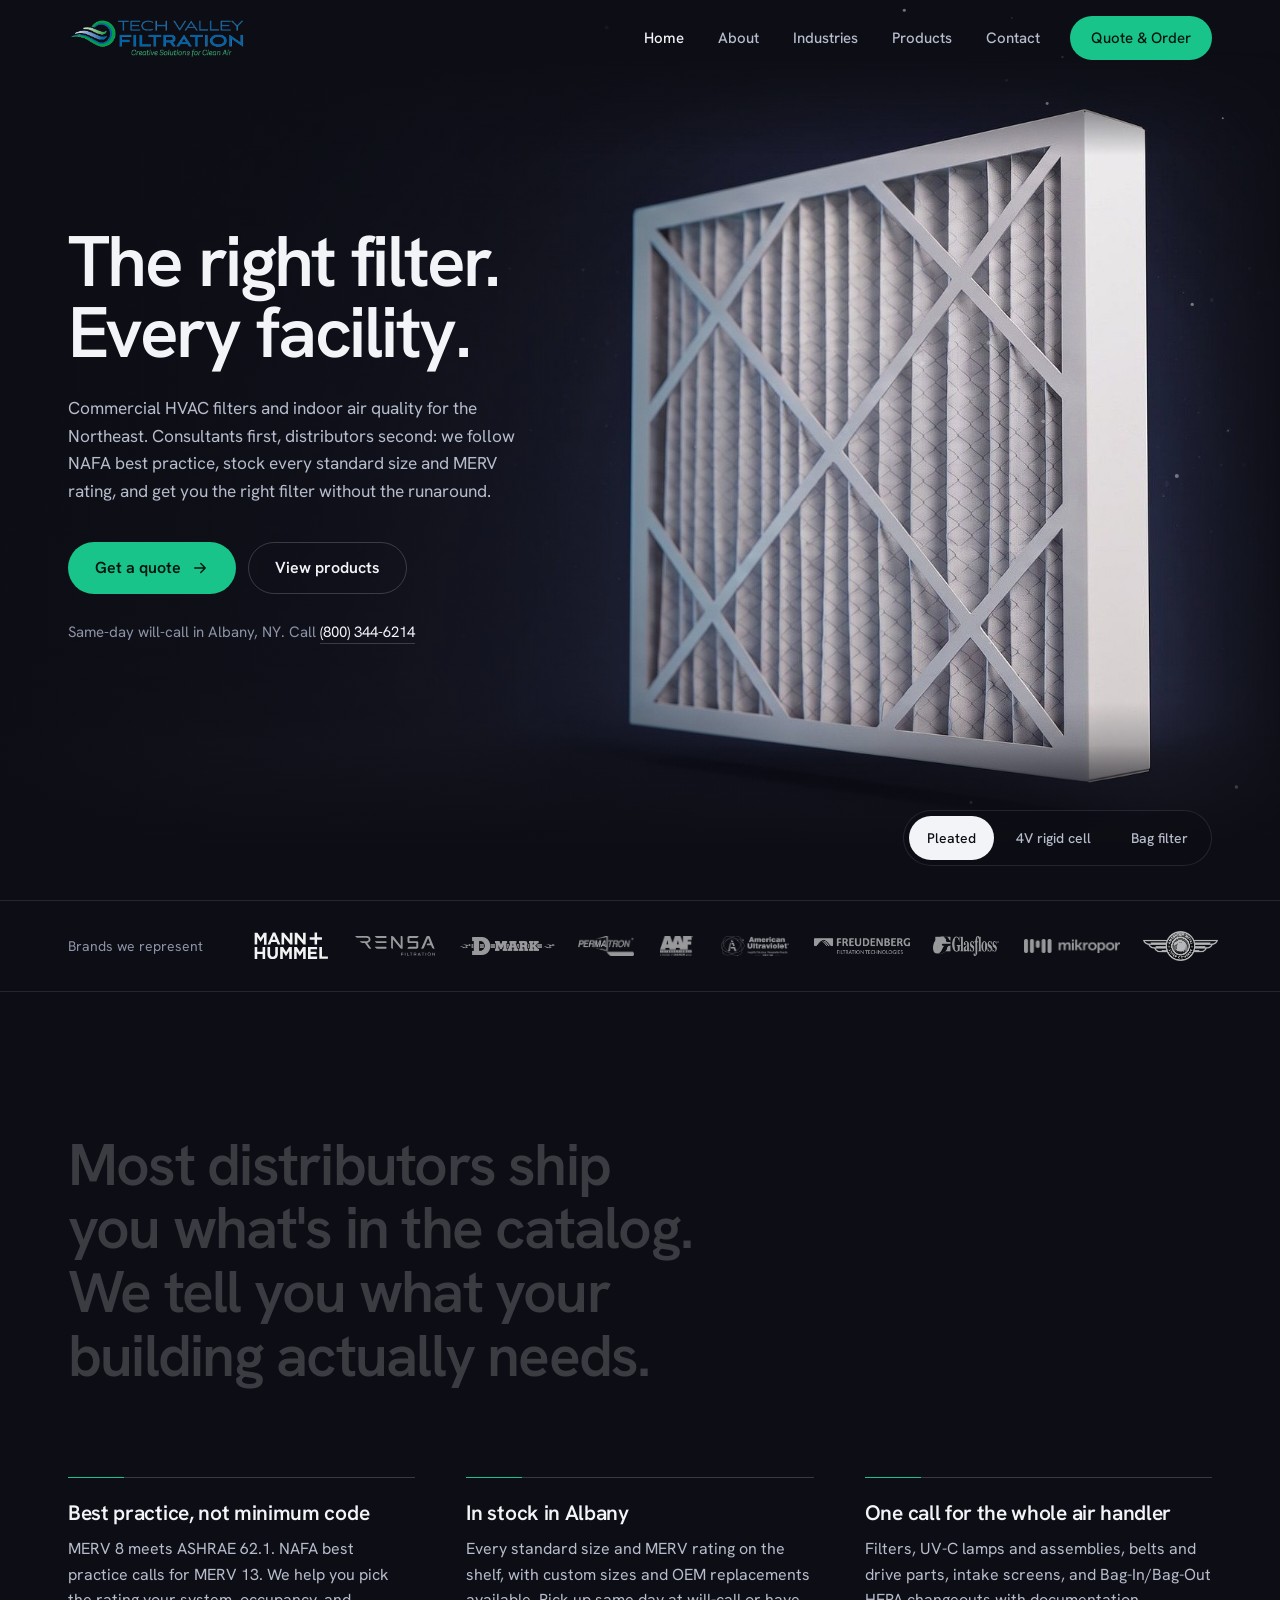
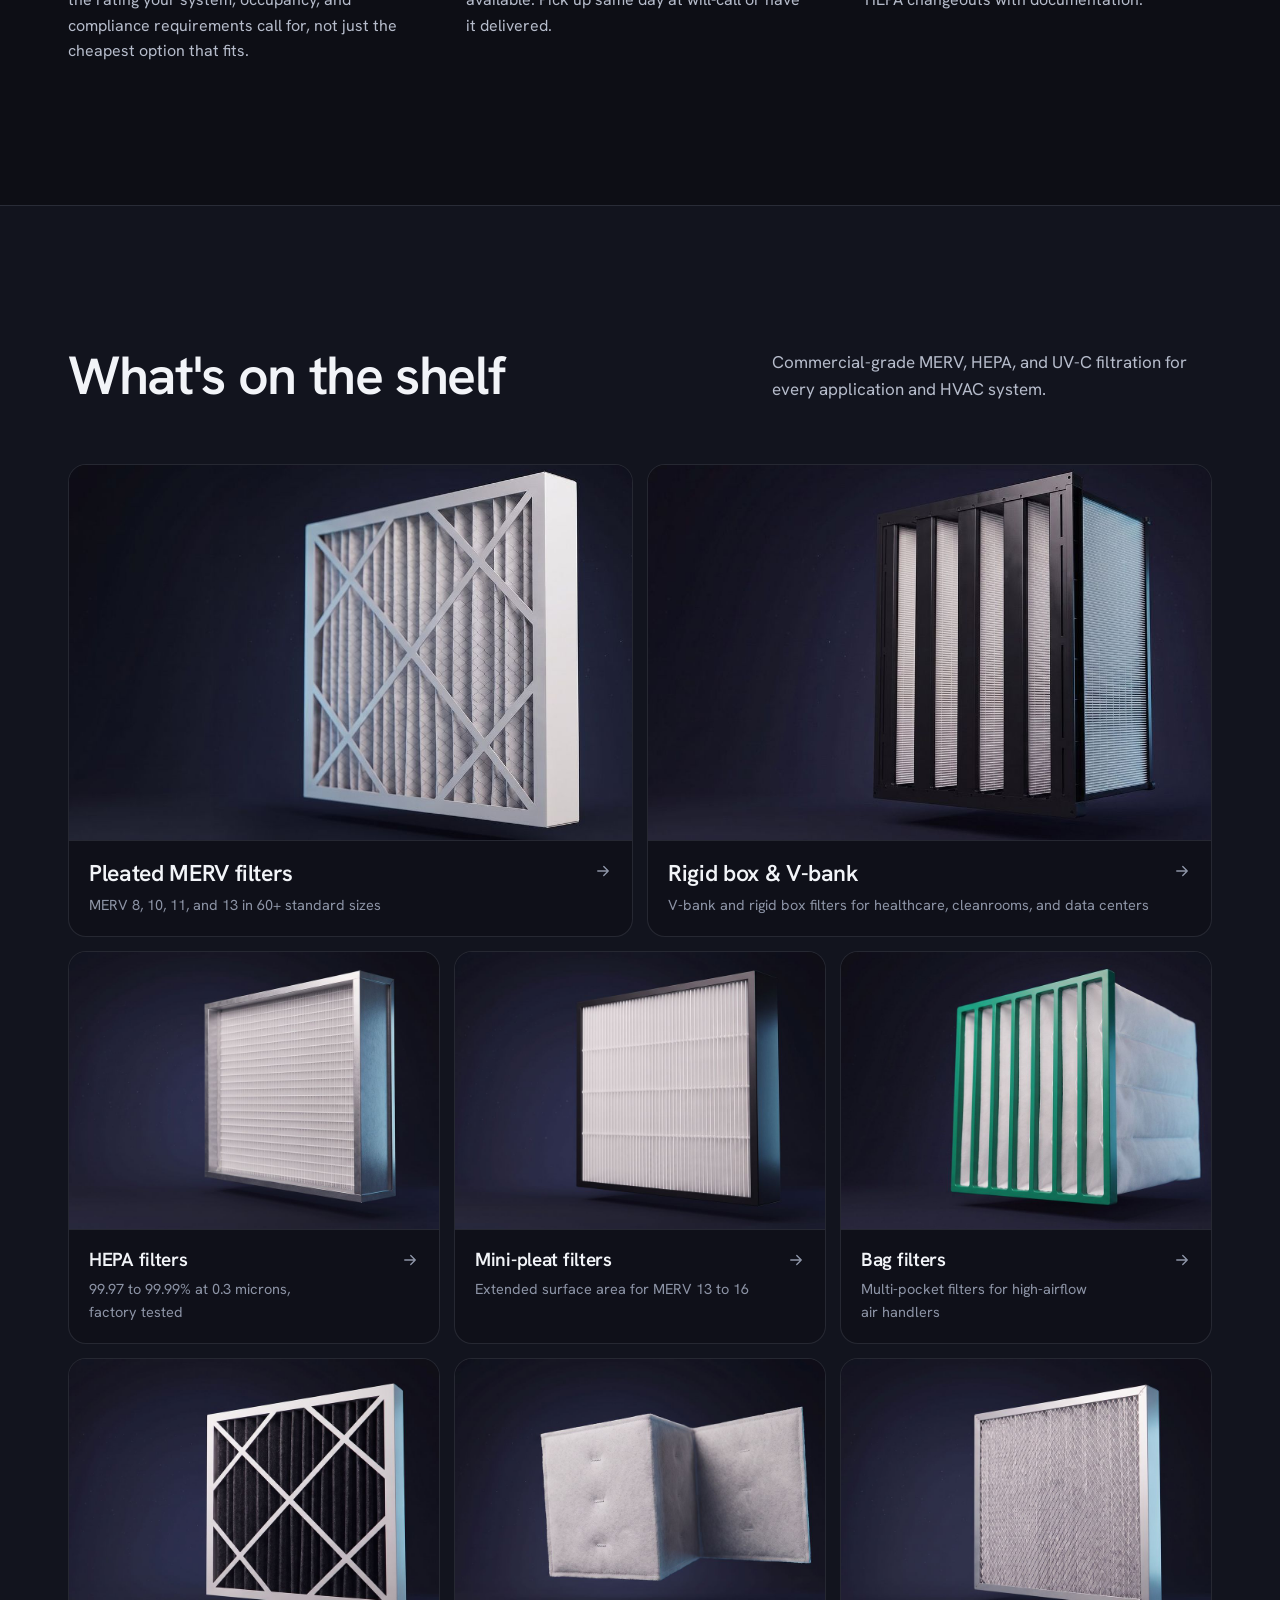
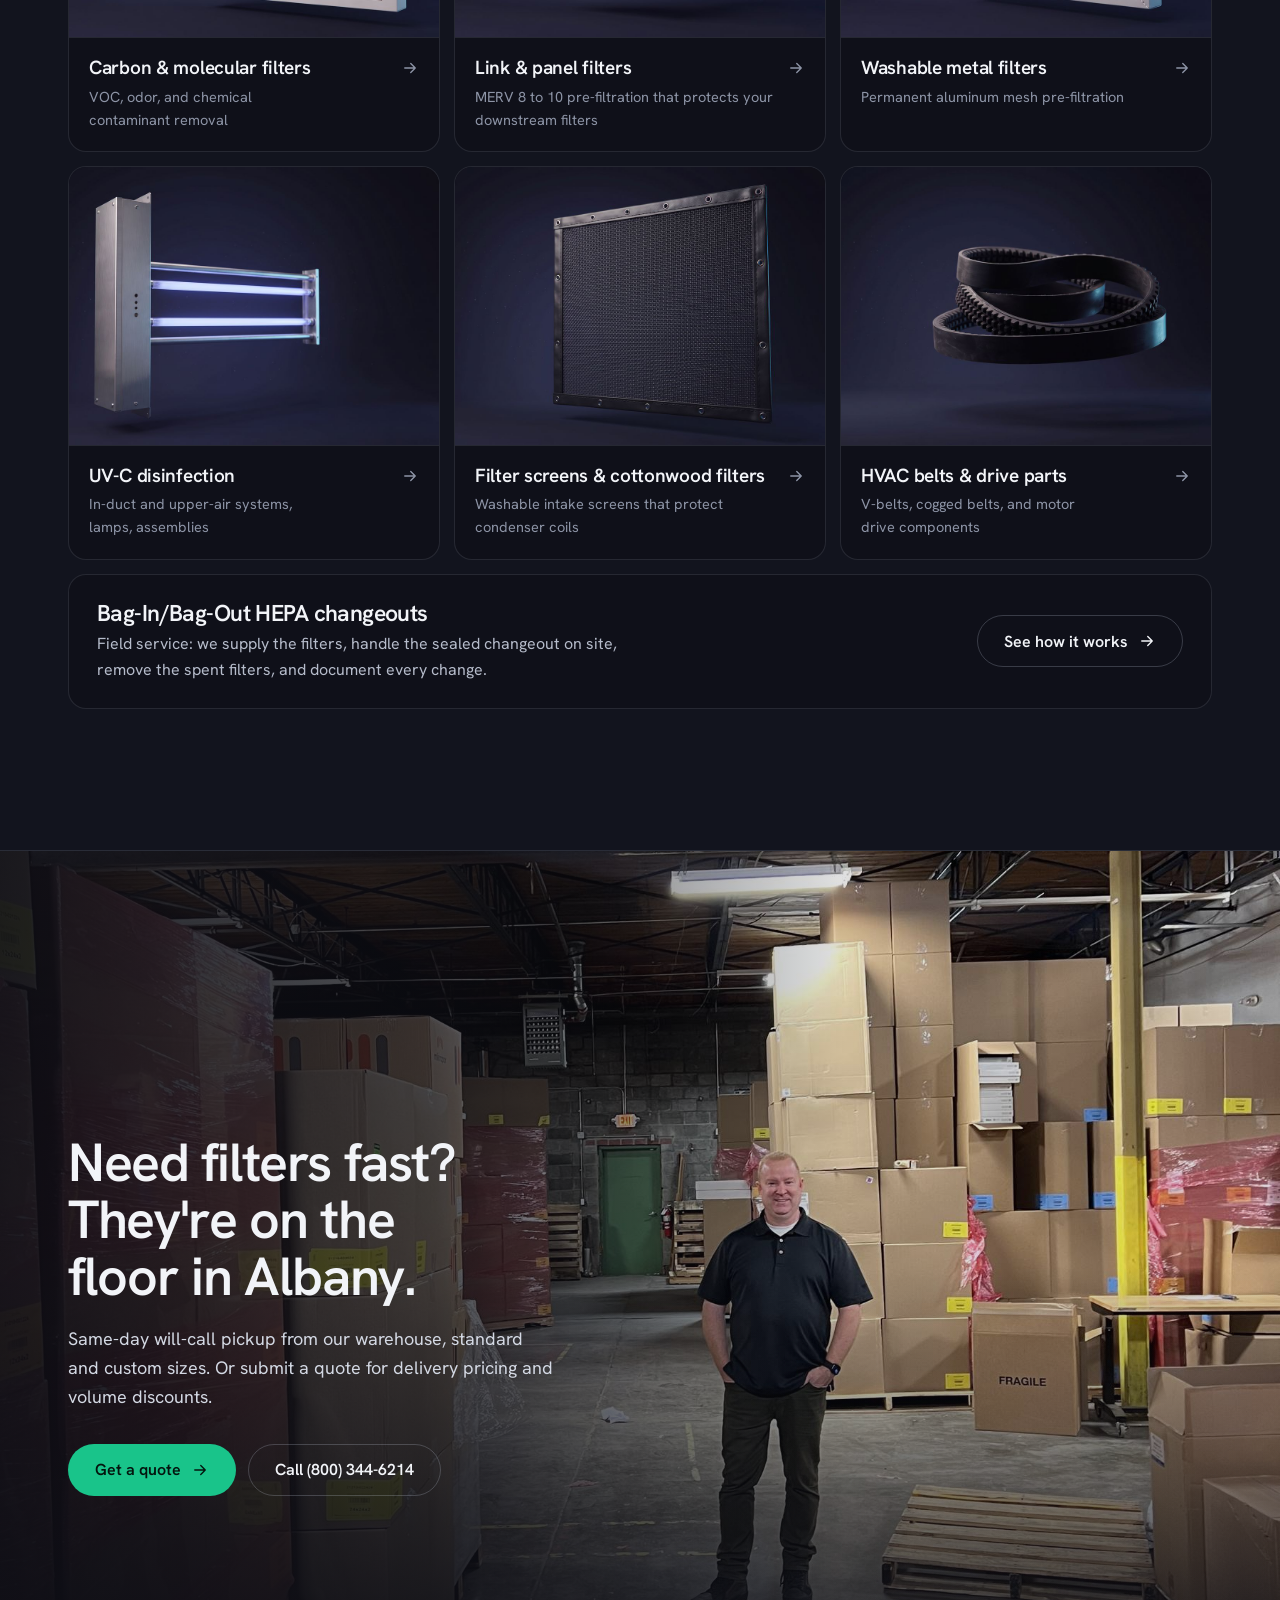
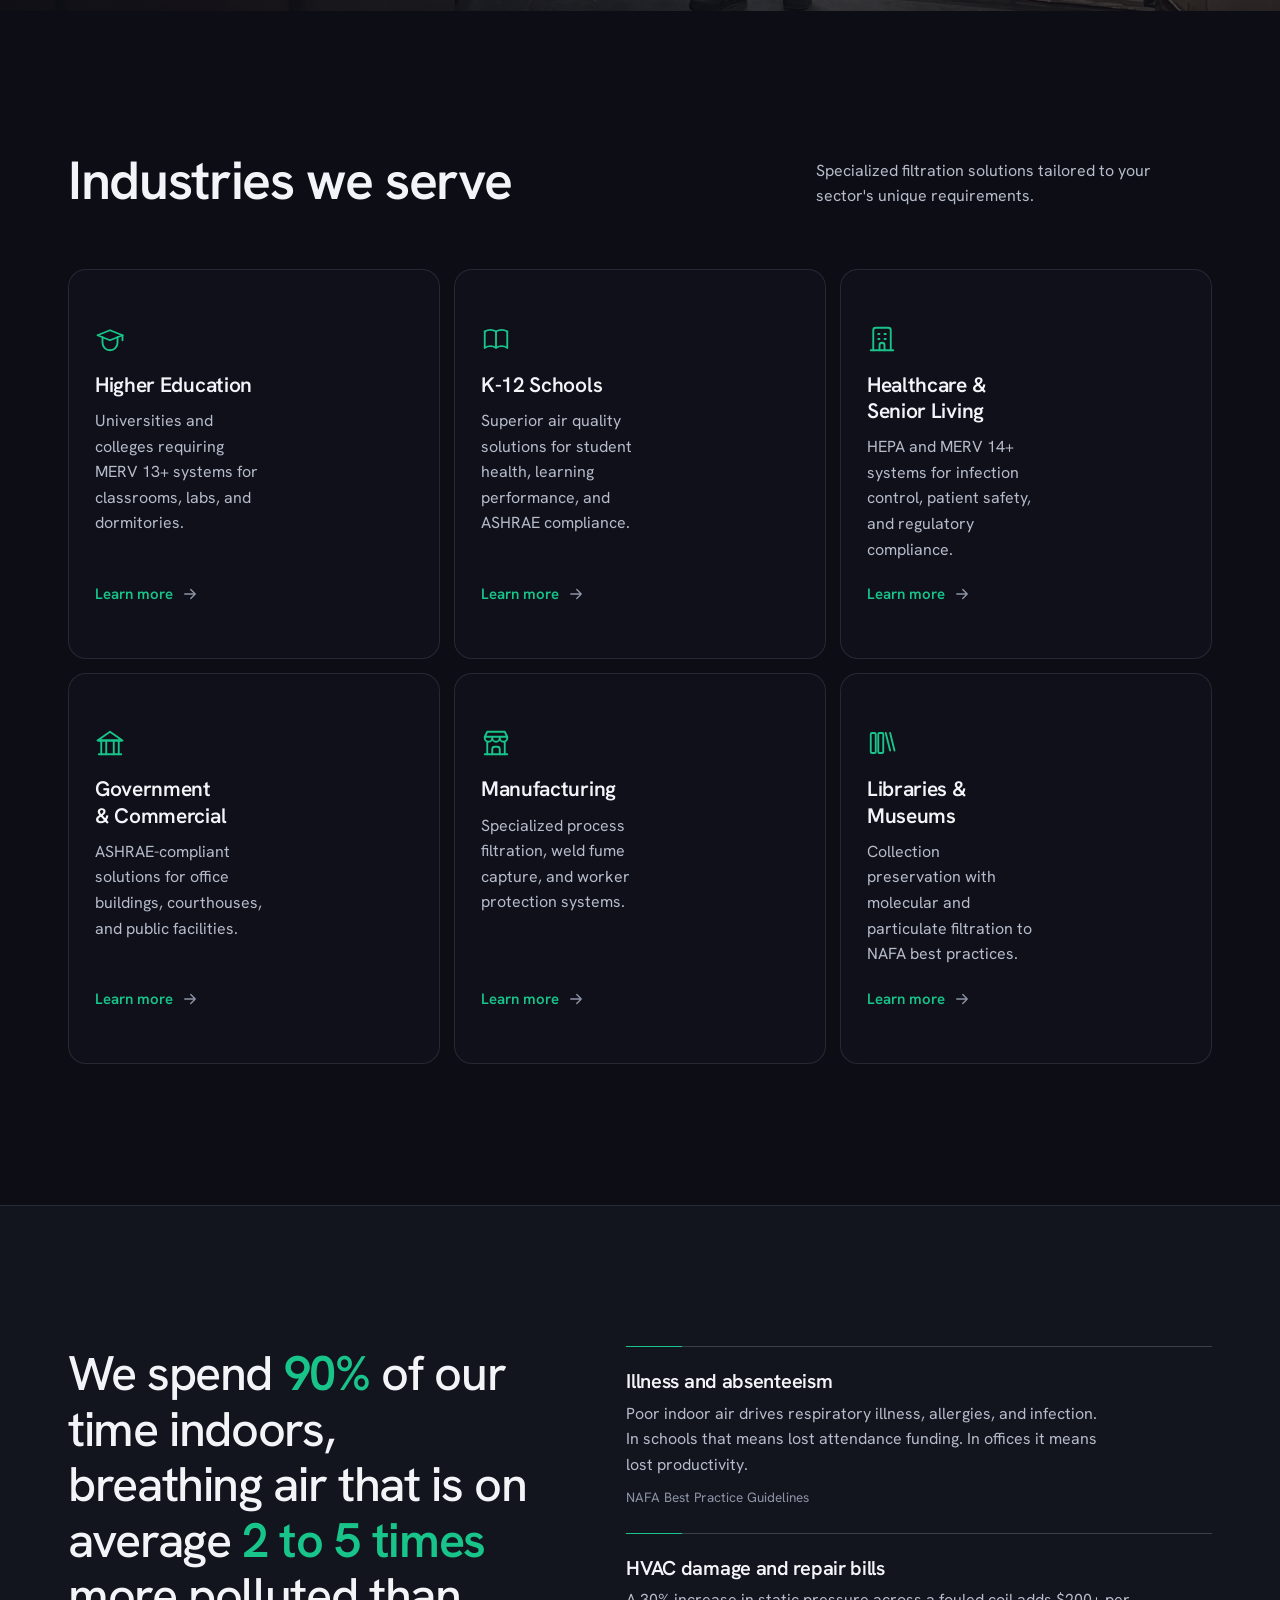
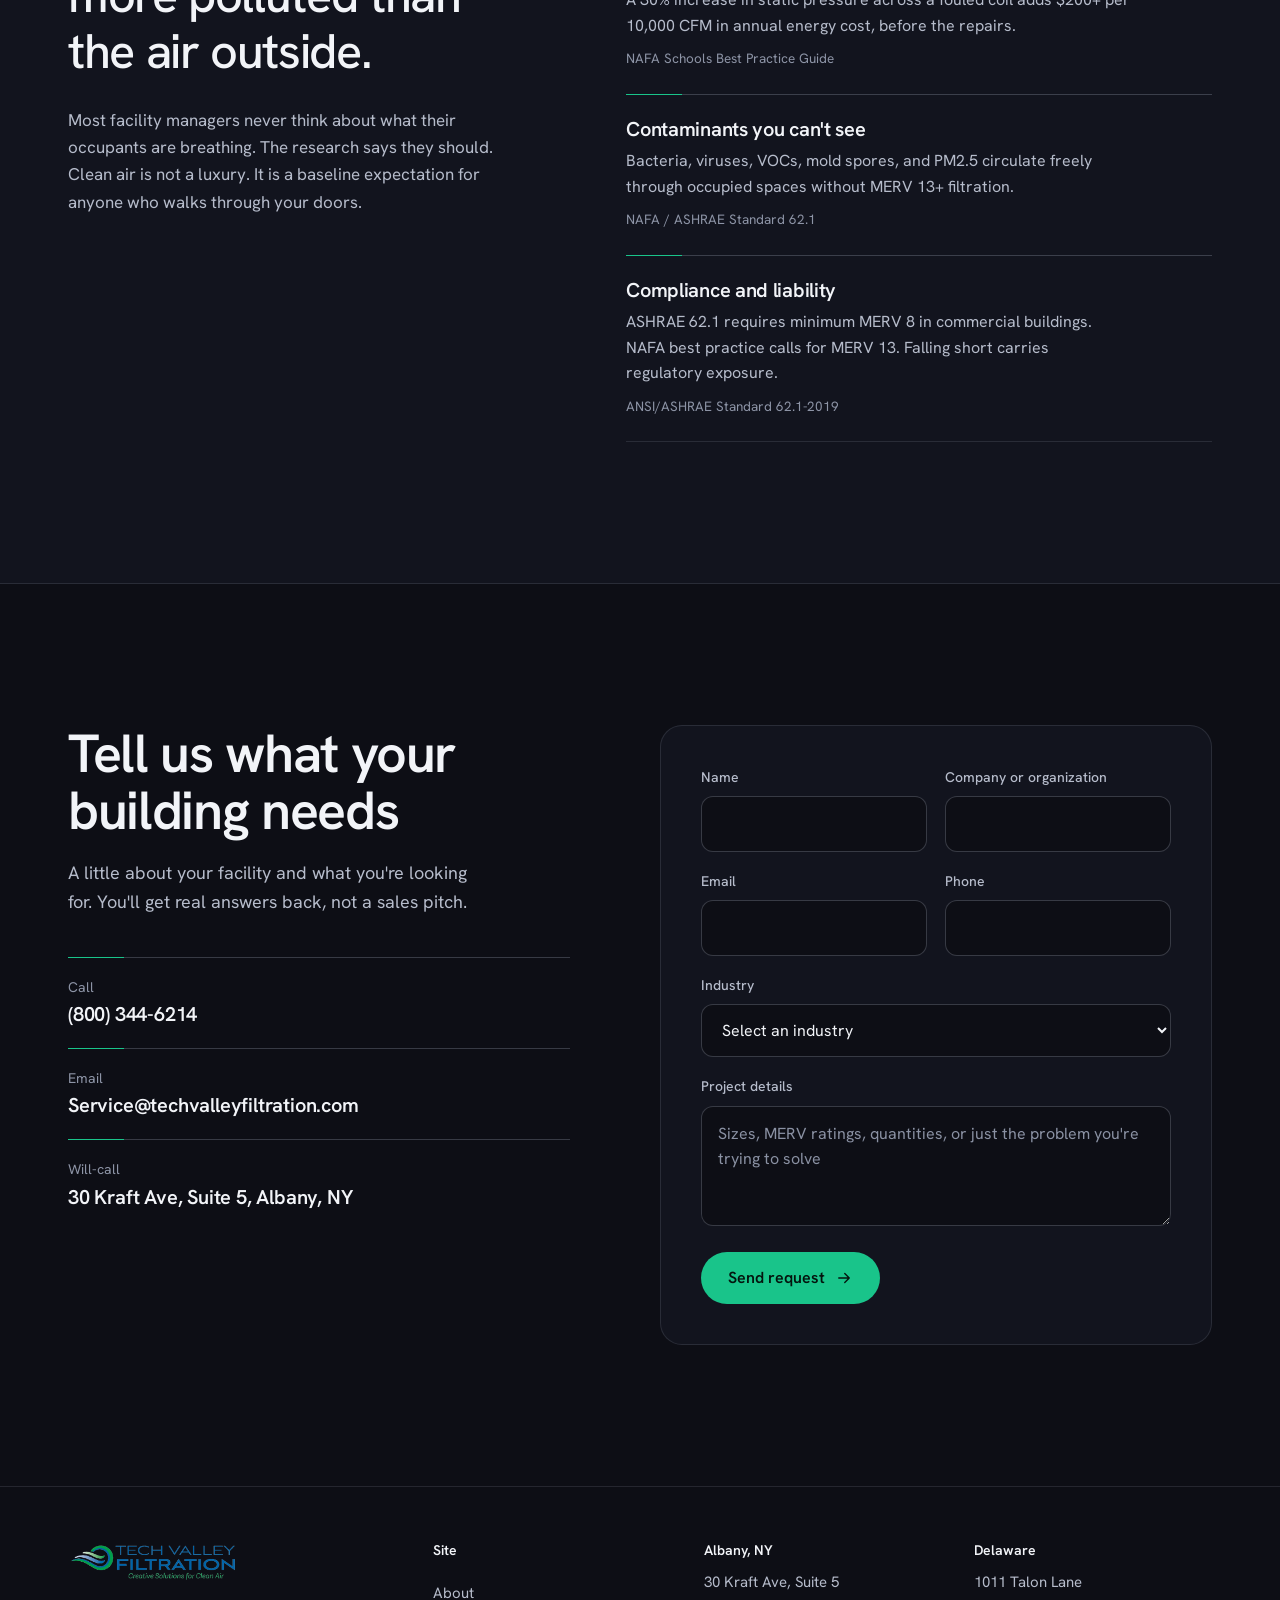
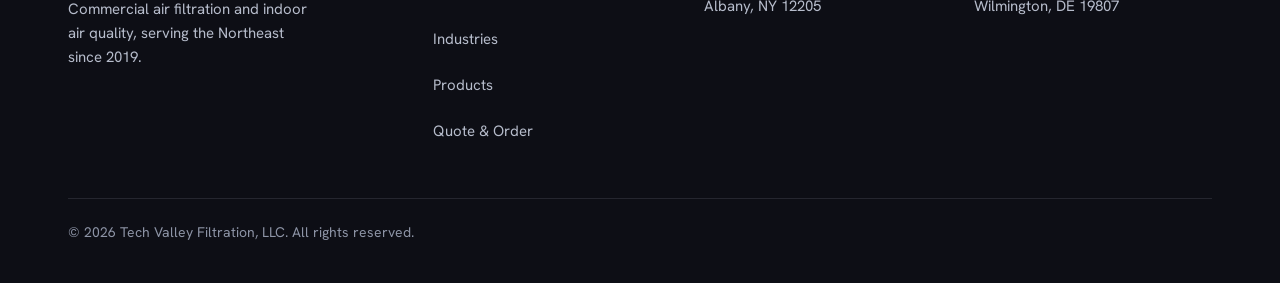
==== commit a6820df7: "Fix homepage warehouse photo width; About gallery starts edge to edge and drifts once in view Co-Aut" ====
--- a/index.html
+++ b/index.html
@@ -133,7 +133,7 @@
 .stock{position:relative;padding:0;min-height:min(86svh,760px);display:flex;align-items:flex-end;isolation:isolate;overflow:hidden}
 .stock>img{position:absolute;inset:0;width:100%;height:100%;object-fit:cover;object-position:60% 42%;z-index:-2}
 .stock::after{content:"";position:absolute;inset:0;z-index:-1;background:linear-gradient(90deg,rgba(13,14,21,.93) 0%,rgba(13,14,21,.72) 34%,rgba(13,14,21,.12) 66%),linear-gradient(0deg,rgba(13,14,21,.75),rgba(13,14,21,0) 45%)}
-.stock .in{max-width:540px;padding:clamp(72px,9vw,120px) 0}
+.stock .wrap>.in{max-width:540px;padding:clamp(72px,9vw,120px) 0}
 .stock p{margin-top:20px;color:#d3d8e3;font-size:18px}
 .stock .cta{display:flex;flex-wrap:wrap;gap:12px;margin-top:32px}
 
@@ -220,7 +220,7 @@
   .stock{min-height:0;display:block}
   .stock>img{position:relative;height:300px;z-index:0}
   .stock::after{display:none}
-  .stock .in{padding:36px 0 72px}
+  .stock .wrap>.in{padding:36px 0 72px}
   .tile{aspect-ratio:4/3}
   .tile p{display:none}
   form{grid-template-columns:1fr}
@@ -290,7 +290,7 @@
   .stock{min-height:0;display:block}
   .stock>img{position:relative;height:380px;z-index:0}
   .stock::after{display:none}
-  .stock .in{padding:40px 0 80px}
+  .stock .wrap>.in{padding:40px 0 80px}
 }
 .brands img[src*="amfco"]{filter:grayscale(1) brightness(1.7) contrast(1.05);opacity:.7}
 @media (max-width:980px){
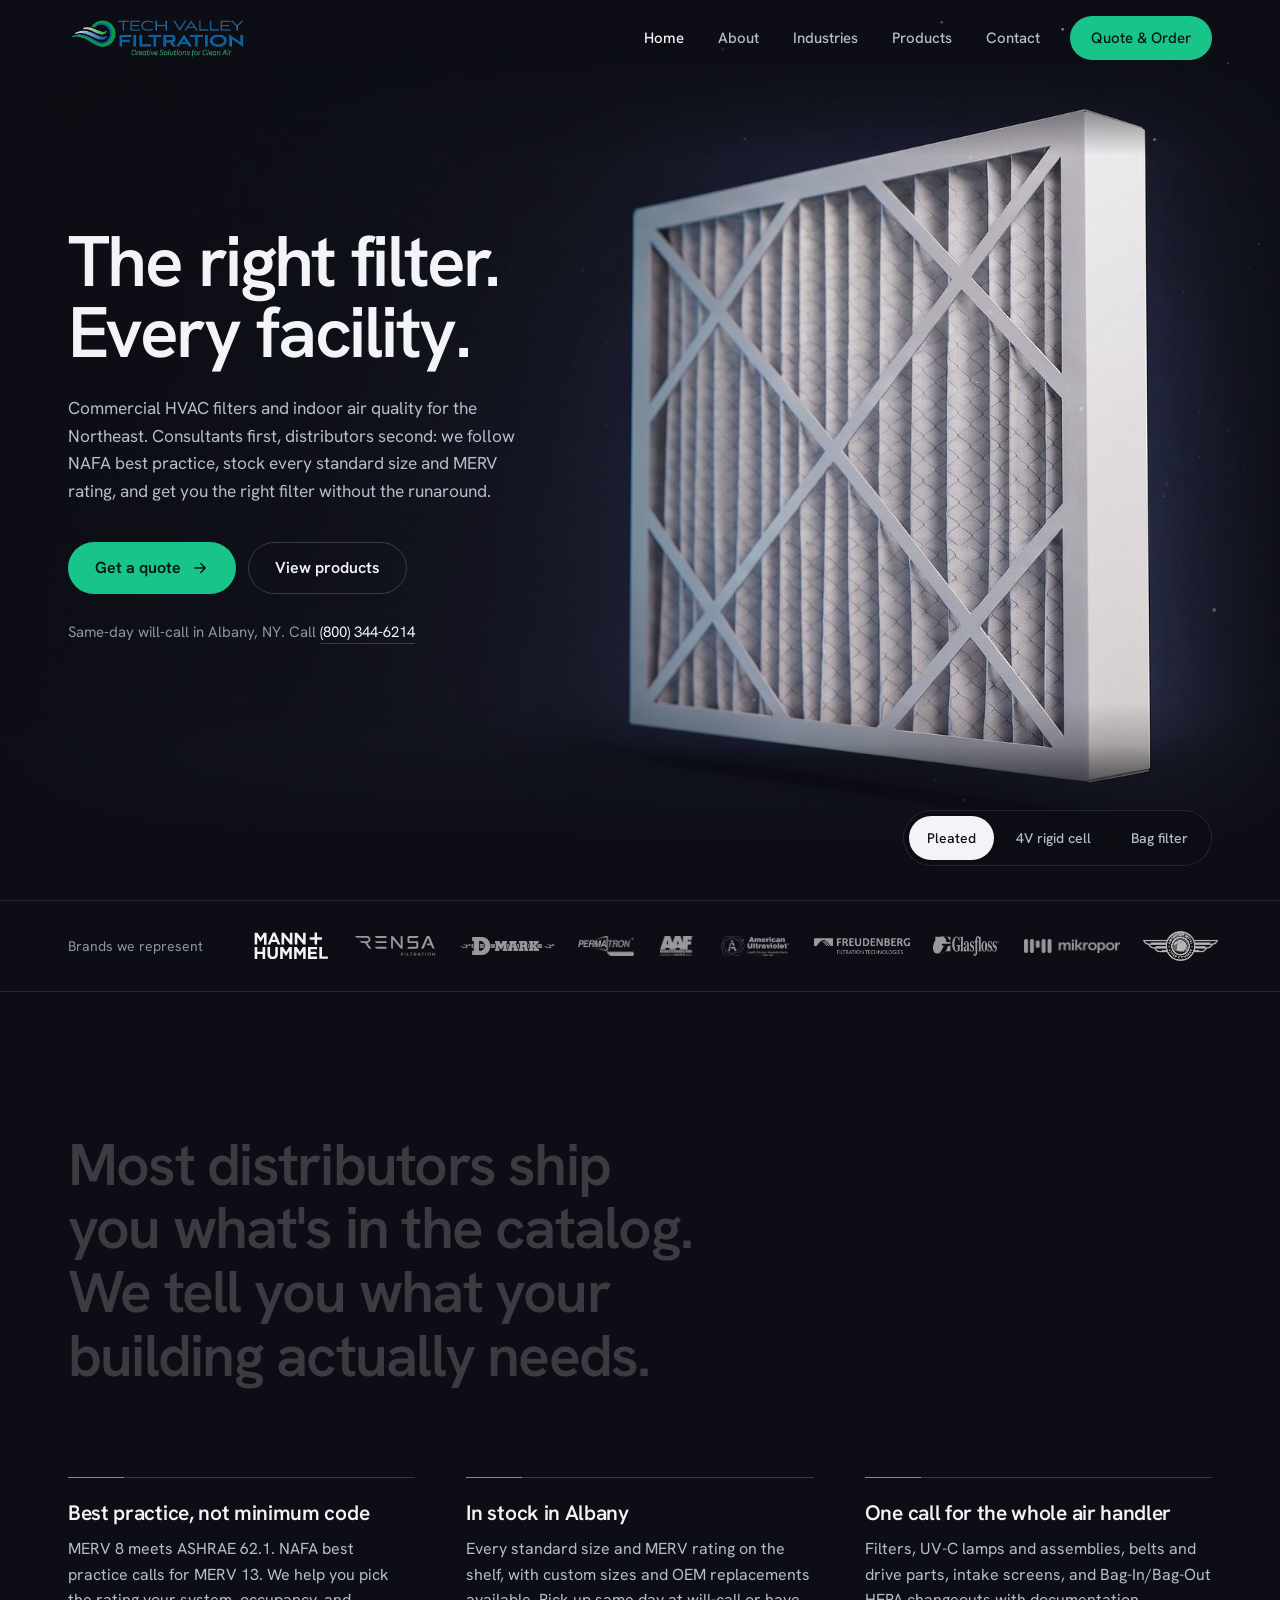
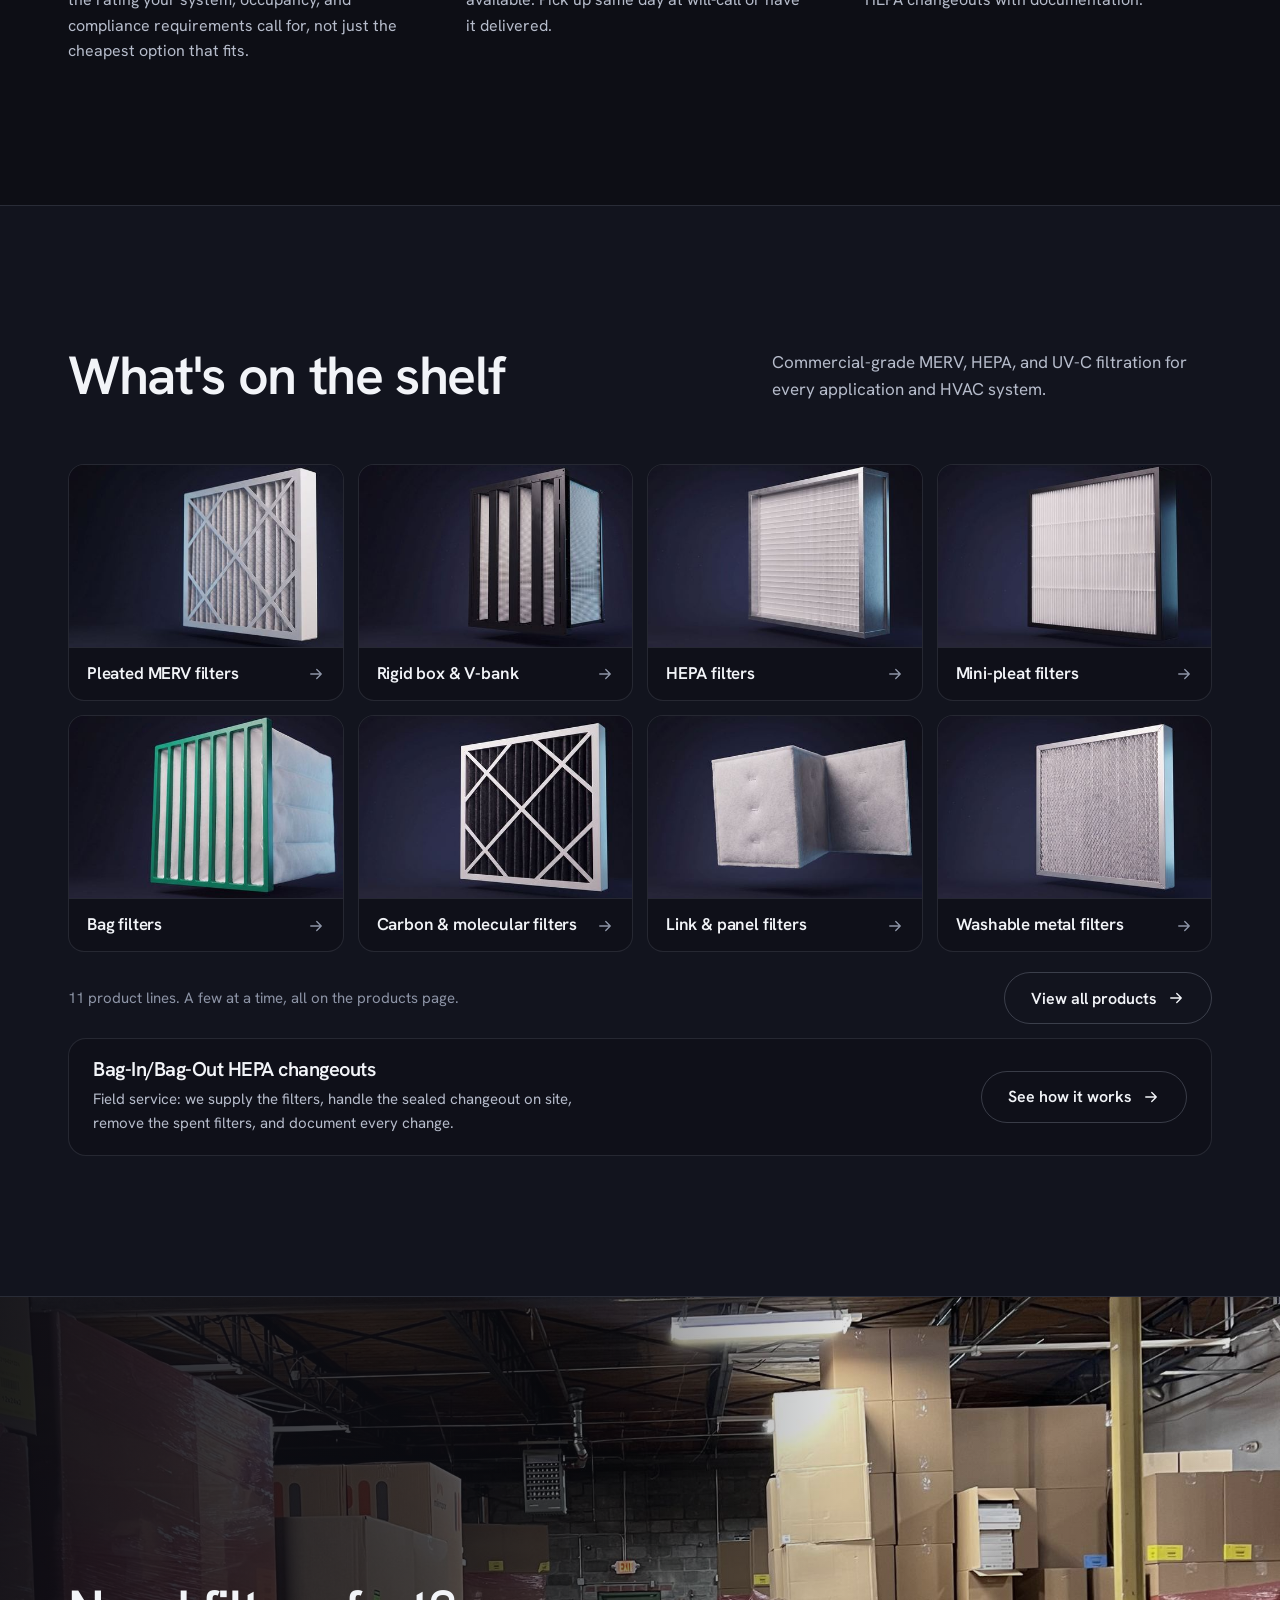
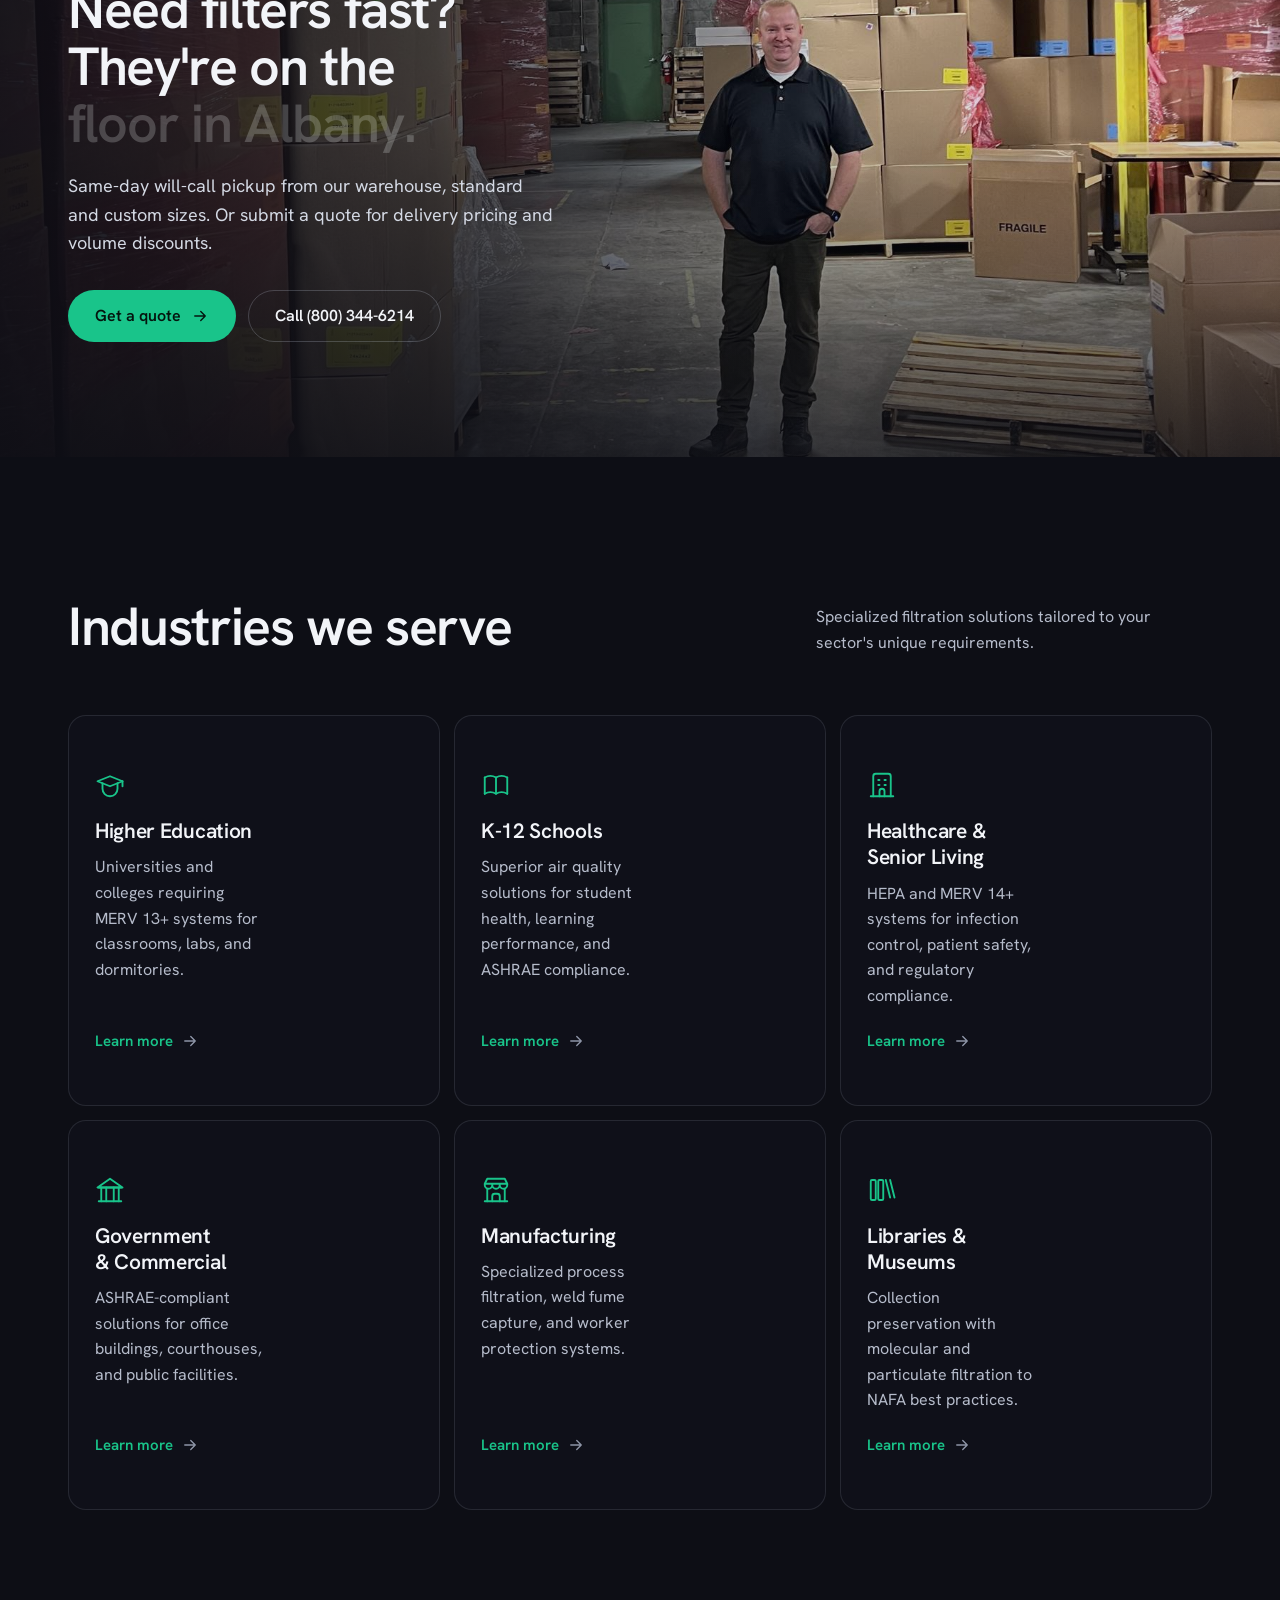
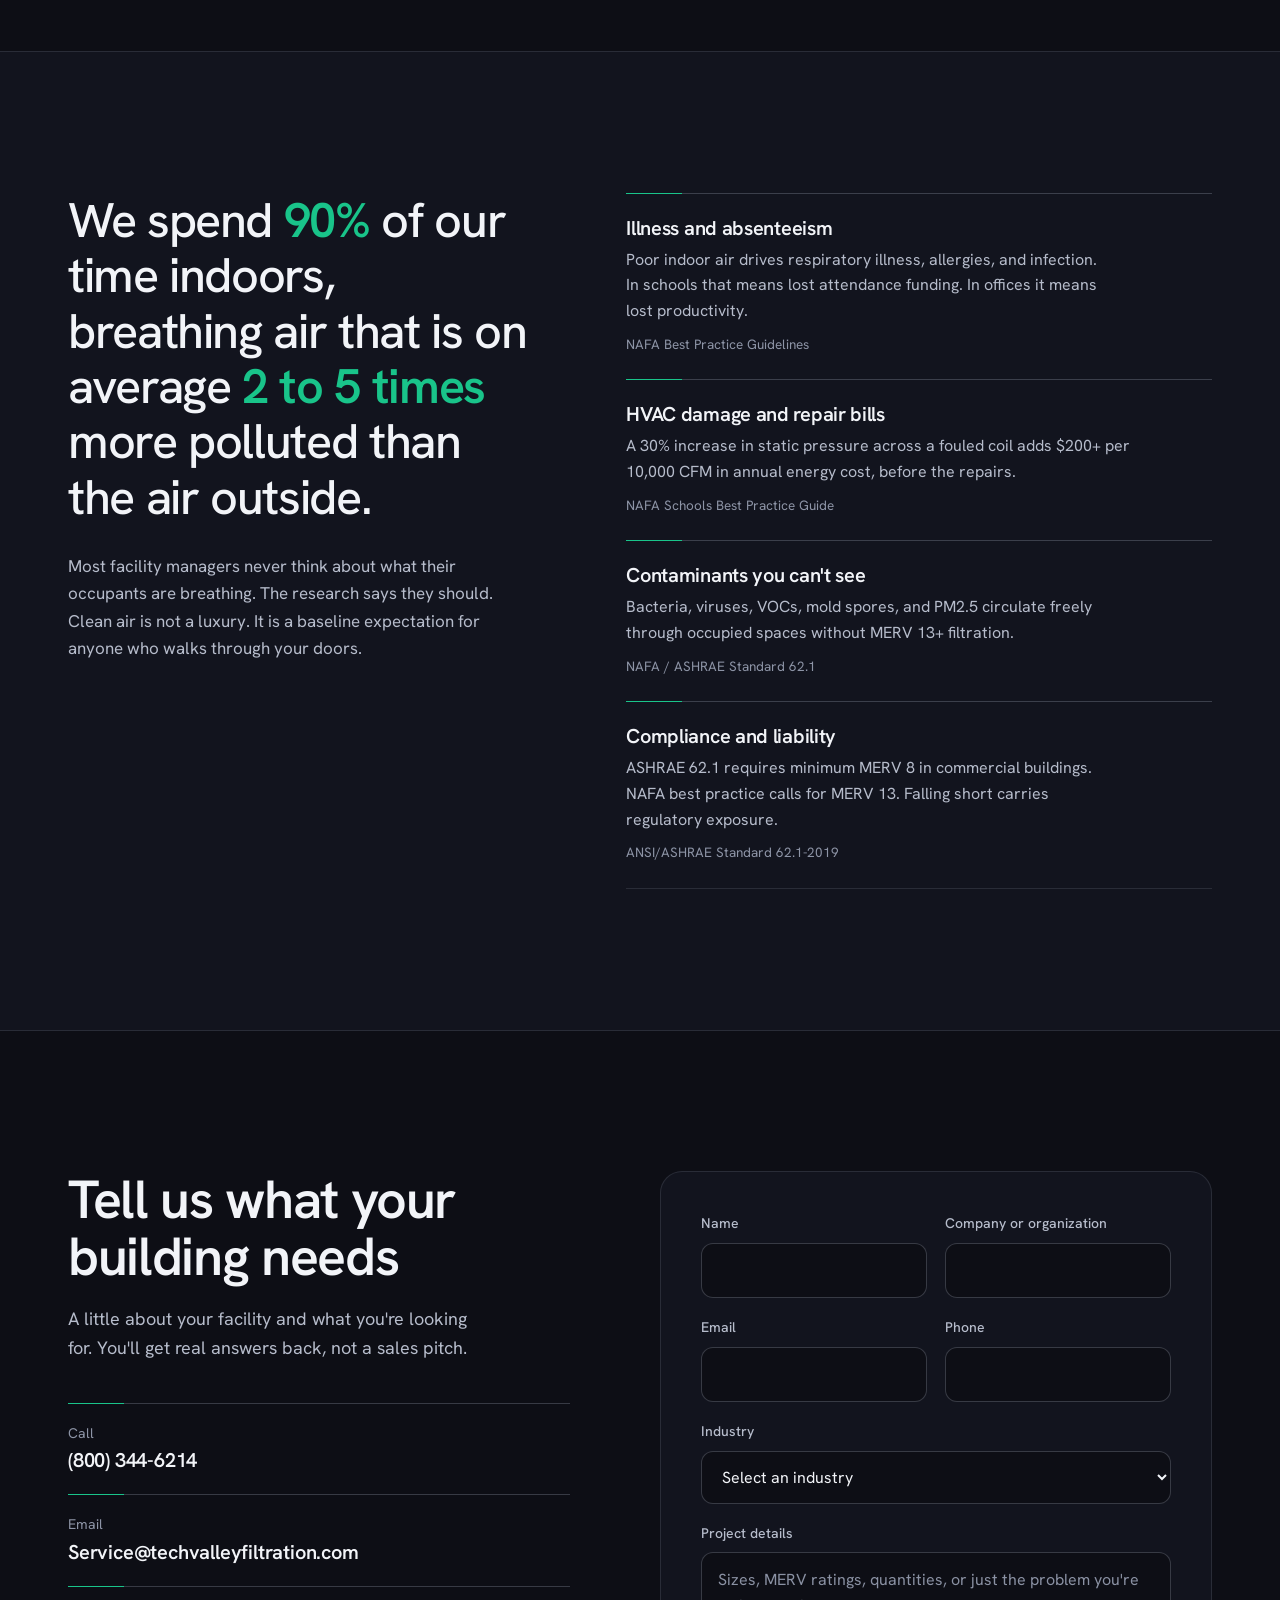
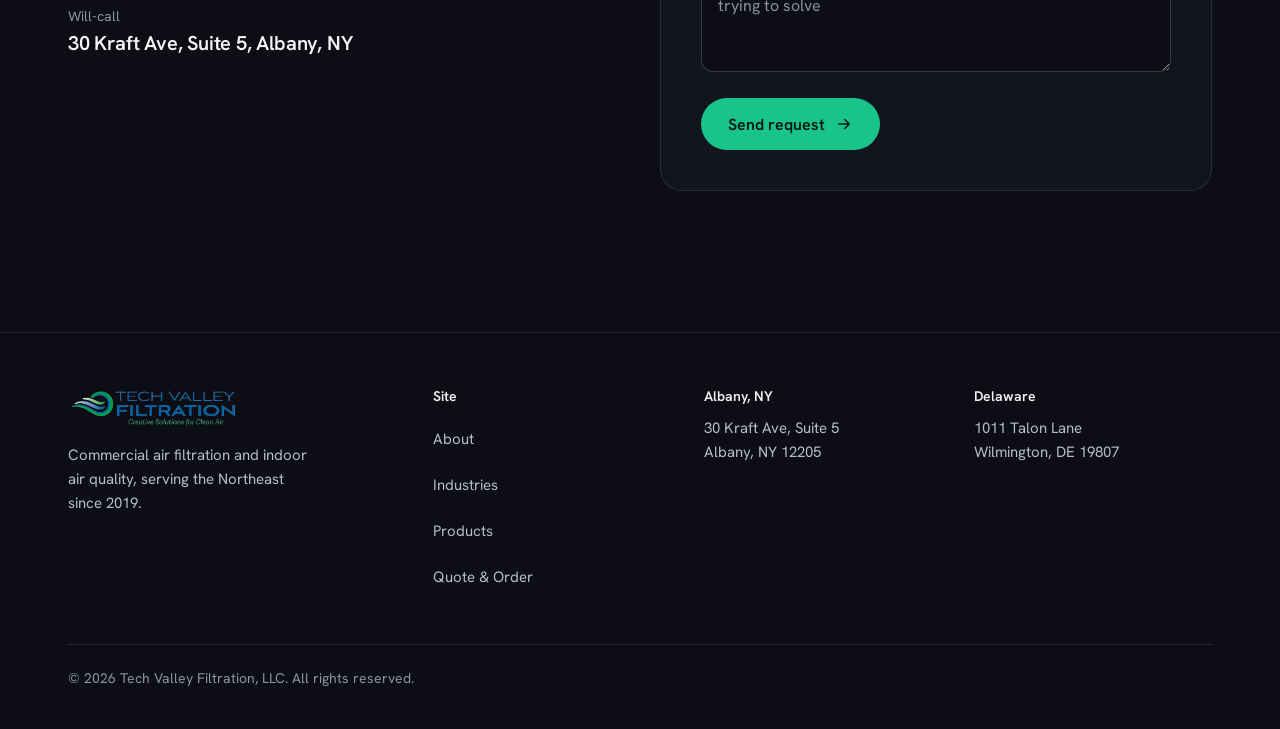
==== commit c38204a5: "Homepage: What's on the shelf becomes a compact fading mix of product lines Co-Authored-By: Claude F" ====
--- a/index.html
+++ b/index.html
@@ -364,6 +364,38 @@
   "knowsAbout": ["Commercial HVAC air filters", "MERV-rated pleated filters", "Pocket and bag filters", "Rigid box and V-bank filters", "HEPA filters", "Carbon and molecular filters", "Metal washable filters", "Filter screens", "Cottonwood filters", "Condenser coil and intake filter screens", "UV-C disinfection", "Bag-in/bag-out (BIBO) HEPA filter changeouts", "NAFA best practices", "ASHRAE 62.1"]
 }
 </script>
+<style id="shelf-fade">
+.prod .tiles{grid-template-columns:repeat(6,1fr);gap:12px}
+.prod .tiles .tile{grid-column:span 1;border-radius:14px}
+.prod .tiles .tile .ph{aspect-ratio:4/3}
+.prod .tiles .tile .tx{padding:12px 14px 14px;align-items:center}
+.prod .tiles .tile h3{font-size:15px;line-height:1.3;letter-spacing:-.01em}
+.prod .tiles .tile p{display:none}
+.prod .tiles .tile .tx .arr{display:none}
+.prod .tiles .tile.all{justify-content:center;align-items:flex-start;gap:14px;padding:18px;background:none;border-style:dashed;border-color:var(--line-2)}
+.prod .tiles .tile.all h3{font-size:17px}
+.prod .tiles .tile.all .go{width:44px;height:44px;border-radius:50%;background:var(--green);color:var(--green-ink);display:grid;place-items:center}
+.prod .tiles .tile.all:hover h3{color:var(--green)}
+.prod .svc{padding:20px 24px}.prod .svc h3{font-size:20px}.prod .svc p{font-size:15px}
+@media (max-width:1100px){.prod .tiles{grid-template-columns:repeat(4,1fr)}}
+@media (max-width:700px){.prod .tiles{grid-template-columns:repeat(2,1fr);gap:10px}.prod .tiles .tile .ph{aspect-ratio:4/3}.prod .tiles .tile h3{font-size:14px}.prod .tiles .tile.all{padding:16px}}
+
+/* with script: a few slots, products fade through them */
+.prod .tiles.rot{grid-template-columns:repeat(4,1fr);gap:14px}
+.prod .tiles.rot .slot{display:grid;min-width:0;opacity:0;transform:translateY(14px) scale(.97);transition:opacity .7s ease,transform .9s cubic-bezier(.16,1,.3,1)}
+.prod .tiles.rot.shown .slot{opacity:1;transform:none}
+.prod .tiles.rot .slot>.tile{grid-area:1/1;border-radius:16px;transition:opacity .9s ease,border-color .3s,transform .4s cubic-bezier(.16,1,.3,1)}
+.prod .tiles.rot .slot>.tile.out{opacity:0;pointer-events:none}
+.prod .tiles.rot .tile .ph{aspect-ratio:3/2}
+.prod .tiles.rot .tile .tx{padding:14px 18px 16px}
+.prod .tiles.rot .tile h3{font-size:17px}
+.prod .tiles.rot .tile .tx .arr{display:block}
+.prod .shelf-pool{display:none}
+.prod .tiles:not(.rot)~.shelf-foot{display:none}
+.prod .shelf-foot{display:flex;justify-content:space-between;align-items:center;gap:16px;flex-wrap:wrap;margin-top:20px;color:var(--ink-3);font-size:15px}
+@media (max-width:980px){.prod .tiles.rot{grid-template-columns:repeat(3,1fr)}}
+@media (max-width:700px){.prod .tiles.rot{grid-template-columns:repeat(2,1fr);gap:10px}.prod .tiles.rot .tile h3{font-size:14px}.prod .tiles.rot .tile .tx{padding:12px 14px}.prod .tiles.rot .tile .tx .arr{display:none}.prod .shelf-foot .btn{width:100%;justify-content:center}}
+</style>
 </head>
 <body>
 <svg width="0" height="0" style="position:absolute" aria-hidden="true"><symbol id="arr" viewBox="0 0 24 24" fill="none" stroke="currentColor" stroke-width="1.8" stroke-linecap="round" stroke-linejoin="round"><path d="M5 12h14M13 6l6 6-6 6"/></symbol></svg>
@@ -448,18 +480,20 @@
       <p>Commercial-grade MERV, HEPA, and UV-C filtration for every application and HVAC system.</p>
     </div>
     <div class="tiles">
-      <a class="tile" href="products.html"><span class="ph"><img src="assets/t-pleated.jpg" alt="White pleated air filter with diagonal support strips" loading="lazy" width="960" height="720" srcset="assets/t-pleated-480.jpg 480w, assets/t-pleated.jpg 960w" sizes="(max-width:700px) 92vw, (max-width:980px) 46vw, 600px"></span><span class="tx"><span><h3>Pleated MERV filters</h3><p>MERV 8, 10, 11, and 13 in 60+ standard sizes</p></span><svg class="arr"><use href="#arr"/></svg></span></a>
-      <a class="tile" href="products.html"><span class="ph"><img src="assets/t-rigid.jpg" alt="4V rigid cell filter with black frame and white pleated media" loading="lazy" width="960" height="720" srcset="assets/t-rigid-480.jpg 480w, assets/t-rigid.jpg 960w" sizes="(max-width:700px) 92vw, (max-width:980px) 46vw, 600px"></span><span class="tx"><span><h3>Rigid box &amp; V-bank</h3><p>V-bank and rigid box filters for healthcare, cleanrooms, and data centers</p></span><svg class="arr"><use href="#arr"/></svg></span></a>
-      <a class="tile" href="products.html"><span class="ph"><img src="assets/t-hepa.jpg" alt="HEPA filter with a galvanized steel frame and white mini-pleat media" loading="lazy" width="960" height="720" srcset="assets/t-hepa-480.jpg 480w, assets/t-hepa.jpg 960w" sizes="(max-width:700px) 92vw, (max-width:980px) 46vw, 600px"></span><span class="tx"><span><h3>HEPA filters</h3><p>99.97 to 99.99% at 0.3 microns, factory tested</p></span><svg class="arr"><use href="#arr"/></svg></span></a>
-      <a class="tile" href="products.html"><span class="ph"><img src="assets/t-minipleat.jpg" alt="Mini-pleat filter with fine white pleats in a black frame" loading="lazy" width="960" height="720" srcset="assets/t-minipleat-480.jpg 480w, assets/t-minipleat.jpg 960w" sizes="(max-width:700px) 92vw, (max-width:980px) 46vw, 600px"></span><span class="tx"><span><h3>Mini-pleat filters</h3><p>Extended surface area for MERV 13 to 16</p></span><svg class="arr"><use href="#arr"/></svg></span></a>
-      <a class="tile" href="products.html"><span class="ph"><img src="assets/t-bag.jpg" alt="Multi-pocket bag filter with green header frame" loading="lazy" width="960" height="720" srcset="assets/t-bag-480.jpg 480w, assets/t-bag.jpg 960w" sizes="(max-width:700px) 92vw, (max-width:980px) 46vw, 600px"></span><span class="tx"><span><h3>Bag filters</h3><p>Multi-pocket filters for high-airflow air handlers</p></span><svg class="arr"><use href="#arr"/></svg></span></a>
-      <a class="tile" href="products.html"><span class="ph"><img src="assets/t-carbon.jpg" alt="Pleated filter with black activated carbon media" loading="lazy" width="960" height="720" srcset="assets/t-carbon-480.jpg 480w, assets/t-carbon.jpg 960w" sizes="(max-width:700px) 92vw, (max-width:980px) 46vw, 600px"></span><span class="tx"><span><h3>Carbon &amp; molecular filters</h3><p>VOC, odor, and chemical contaminant removal</p></span><svg class="arr"><use href="#arr"/></svg></span></a>
-      <a class="tile" href="products.html"><span class="ph"><img src="assets/t-link.jpg" alt="Link-style panel pre-filters joined edge to edge" loading="lazy" width="960" height="720" srcset="assets/t-link-480.jpg 480w, assets/t-link.jpg 960w" sizes="(max-width:700px) 92vw, (max-width:980px) 46vw, 600px"></span><span class="tx"><span><h3>Link &amp; panel filters</h3><p>MERV 8 to 10 pre-filtration that protects your downstream filters</p></span><svg class="arr"><use href="#arr"/></svg></span></a>
-      <a class="tile" href="products.html"><span class="ph"><img src="assets/t-metal.jpg" alt="Aluminum mesh washable filter" loading="lazy" width="960" height="720" srcset="assets/t-metal-480.jpg 480w, assets/t-metal.jpg 960w" sizes="(max-width:700px) 92vw, (max-width:980px) 46vw, 600px"></span><span class="tx"><span><h3>Washable metal filters</h3><p>Permanent aluminum mesh pre-filtration</p></span><svg class="arr"><use href="#arr"/></svg></span></a>
-      <a class="tile" href="products.html"><span class="ph"><img src="assets/t-uvc.jpg" alt="Stainless UV-C fixture with two lit lamps" loading="lazy" width="960" height="720" srcset="assets/t-uvc-480.jpg 480w, assets/t-uvc.jpg 960w" sizes="(max-width:700px) 92vw, (max-width:980px) 46vw, 600px"></span><span class="tx"><span><h3>UV-C disinfection</h3><p>In-duct and upper-air systems, lamps, assemblies</p></span><svg class="arr"><use href="#arr"/></svg></span></a>
-      <a class="tile" href="products.html"><span class="ph"><img src="assets/t-screen.jpg" alt="Black mesh intake screen with grommets" loading="lazy" width="960" height="720" srcset="assets/t-screen-480.jpg 480w, assets/t-screen.jpg 960w" sizes="(max-width:700px) 92vw, (max-width:980px) 46vw, 600px"></span><span class="tx"><span><h3>Filter screens &amp; cottonwood filters</h3><p>Washable intake screens that protect condenser coils</p></span><svg class="arr"><use href="#arr"/></svg></span></a>
-      <a class="tile" href="products.html"><span class="ph"><img src="assets/t-belts.jpg" alt="Coiled black cogged V-belt" loading="lazy" width="960" height="720" srcset="assets/t-belts-480.jpg 480w, assets/t-belts.jpg 960w" sizes="(max-width:700px) 92vw, (max-width:980px) 46vw, 600px"></span><span class="tx"><span><h3>HVAC belts &amp; drive parts</h3><p>V-belts, cogged belts, and motor drive components</p></span><svg class="arr"><use href="#arr"/></svg></span></a>
-    </div>
+      <a class="tile" href="products.html"><span class="ph"><img src="assets/t-pleated.jpg" alt="White pleated air filter with diagonal support strips" loading="lazy" width="960" height="720" srcset="assets/t-pleated-480.jpg 480w, assets/t-pleated.jpg 960w" sizes="(max-width:700px) 46vw, (max-width:980px) 31vw, 300px"></span><span class="tx"><span><h3>Pleated MERV filters</h3><p>MERV 8, 10, 11, and 13 in 60+ standard sizes</p></span><svg class="arr"><use href="#arr"/></svg></span></a>
+      <a class="tile" href="products.html"><span class="ph"><img src="assets/t-rigid.jpg" alt="4V rigid cell filter with black frame and white pleated media" loading="lazy" width="960" height="720" srcset="assets/t-rigid-480.jpg 480w, assets/t-rigid.jpg 960w" sizes="(max-width:700px) 46vw, (max-width:980px) 31vw, 300px"></span><span class="tx"><span><h3>Rigid box &amp; V-bank</h3><p>V-bank and rigid box filters for healthcare, cleanrooms, and data centers</p></span><svg class="arr"><use href="#arr"/></svg></span></a>
+      <a class="tile" href="products.html"><span class="ph"><img src="assets/t-hepa.jpg" alt="HEPA filter with a galvanized steel frame and white mini-pleat media" loading="lazy" width="960" height="720" srcset="assets/t-hepa-480.jpg 480w, assets/t-hepa.jpg 960w" sizes="(max-width:700px) 46vw, (max-width:980px) 31vw, 300px"></span><span class="tx"><span><h3>HEPA filters</h3><p>99.97 to 99.99% at 0.3 microns, factory tested</p></span><svg class="arr"><use href="#arr"/></svg></span></a>
+      <a class="tile" href="products.html"><span class="ph"><img src="assets/t-minipleat.jpg" alt="Mini-pleat filter with fine white pleats in a black frame" loading="lazy" width="960" height="720" srcset="assets/t-minipleat-480.jpg 480w, assets/t-minipleat.jpg 960w" sizes="(max-width:700px) 46vw, (max-width:980px) 31vw, 300px"></span><span class="tx"><span><h3>Mini-pleat filters</h3><p>Extended surface area for MERV 13 to 16</p></span><svg class="arr"><use href="#arr"/></svg></span></a>
+      <a class="tile" href="products.html"><span class="ph"><img src="assets/t-bag.jpg" alt="Multi-pocket bag filter with green header frame" loading="lazy" width="960" height="720" srcset="assets/t-bag-480.jpg 480w, assets/t-bag.jpg 960w" sizes="(max-width:700px) 46vw, (max-width:980px) 31vw, 300px"></span><span class="tx"><span><h3>Bag filters</h3><p>Multi-pocket filters for high-airflow air handlers</p></span><svg class="arr"><use href="#arr"/></svg></span></a>
+      <a class="tile" href="products.html"><span class="ph"><img src="assets/t-carbon.jpg" alt="Pleated filter with black activated carbon media" loading="lazy" width="960" height="720" srcset="assets/t-carbon-480.jpg 480w, assets/t-carbon.jpg 960w" sizes="(max-width:700px) 46vw, (max-width:980px) 31vw, 300px"></span><span class="tx"><span><h3>Carbon &amp; molecular filters</h3><p>VOC, odor, and chemical contaminant removal</p></span><svg class="arr"><use href="#arr"/></svg></span></a>
+      <a class="tile" href="products.html"><span class="ph"><img src="assets/t-link.jpg" alt="Link-style panel pre-filters joined edge to edge" loading="lazy" width="960" height="720" srcset="assets/t-link-480.jpg 480w, assets/t-link.jpg 960w" sizes="(max-width:700px) 46vw, (max-width:980px) 31vw, 300px"></span><span class="tx"><span><h3>Link &amp; panel filters</h3><p>MERV 8 to 10 pre-filtration that protects your downstream filters</p></span><svg class="arr"><use href="#arr"/></svg></span></a>
+      <a class="tile" href="products.html"><span class="ph"><img src="assets/t-metal.jpg" alt="Aluminum mesh washable filter" loading="lazy" width="960" height="720" srcset="assets/t-metal-480.jpg 480w, assets/t-metal.jpg 960w" sizes="(max-width:700px) 46vw, (max-width:980px) 31vw, 300px"></span><span class="tx"><span><h3>Washable metal filters</h3><p>Permanent aluminum mesh pre-filtration</p></span><svg class="arr"><use href="#arr"/></svg></span></a>
+      <a class="tile" href="products.html"><span class="ph"><img src="assets/t-uvc.jpg" alt="Stainless UV-C fixture with two lit lamps" loading="lazy" width="960" height="720" srcset="assets/t-uvc-480.jpg 480w, assets/t-uvc.jpg 960w" sizes="(max-width:700px) 46vw, (max-width:980px) 31vw, 300px"></span><span class="tx"><span><h3>UV-C disinfection</h3><p>In-duct and upper-air systems, lamps, assemblies</p></span><svg class="arr"><use href="#arr"/></svg></span></a>
+      <a class="tile" href="products.html"><span class="ph"><img src="assets/t-screen.jpg" alt="Black mesh intake screen with grommets" loading="lazy" width="960" height="720" srcset="assets/t-screen-480.jpg 480w, assets/t-screen.jpg 960w" sizes="(max-width:700px) 46vw, (max-width:980px) 31vw, 300px"></span><span class="tx"><span><h3>Filter screens &amp; cottonwood filters</h3><p>Washable intake screens that protect condenser coils</p></span><svg class="arr"><use href="#arr"/></svg></span></a>
+      <a class="tile" href="products.html"><span class="ph"><img src="assets/t-belts.jpg" alt="Coiled black cogged V-belt" loading="lazy" width="960" height="720" srcset="assets/t-belts-480.jpg 480w, assets/t-belts.jpg 960w" sizes="(max-width:700px) 46vw, (max-width:980px) 31vw, 300px"></span><span class="tx"><span><h3>HVAC belts &amp; drive parts</h3><p>V-belts, cogged belts, and motor drive components</p></span><svg class="arr"><use href="#arr"/></svg></span></a>
+      <a class="tile all" href="products.html"><h3>View all products</h3><span class="go"><svg class="arr"><use href="#arr"/></svg></span></a>
+    </div>
+    <div class="shelf-foot"><span>11 product lines. A few at a time, all on the products page.</span><a class="btn btn-g" href="products.html">View all products <svg class="arr"><use href="#arr"/></svg></a></div>
     <a class="svc" href="products.html"><span><h3>Bag-In/Bag-Out HEPA changeouts</h3><p>Field service: we supply the filters, handle the sealed changeout on site, remove the spent filters, and document every change.</p></span><span class="btn btn-g">See how it works <svg class="arr"><use href="#arr"/></svg></span></a>
   </div>
 </section>
@@ -623,5 +657,25 @@
   btn.disabled=false;btn.innerHTML=label});
 </script>
 <script src="tvf.js"></script>
+<script>(function(){var box=document.querySelector('.prod .tiles'),sec=document.querySelector('.prod');if(!box||!sec)return;
+if(window.matchMedia('(prefers-reduced-motion: reduce)').matches)return; // still version: the compact grid of all lines
+var all=[].slice.call(box.querySelectorAll('.tile:not(.all)')),extra=box.querySelector('.tile.all');if(extra)extra.remove();
+var pool=document.createElement('div');pool.className='shelf-pool';box.after(pool);
+var slots=[],queue=[],n=0,last=-1,seen=false,hover=false,focus=false,timer=null;
+function count(){return innerWidth<=700?4:innerWidth<=980?6:8}
+function build(){var k=count();if(k===n)return;n=k;all.forEach(function(t){t.classList.remove('out');pool.appendChild(t)});box.innerHTML='';slots=[];
+  all.slice(0,n).forEach(function(t,i){var s=document.createElement('div');s.className='slot';s.style.transitionDelay=(Math.random()*.55).toFixed(2)+'s';s.appendChild(t);box.appendChild(s);slots.push(s)});
+  queue=all.slice(n);box.classList.add('rot')}
+function swap(){if(!seen||hover||focus||document.hidden||!queue.length)return;
+  var i;do{i=Math.floor(Math.random()*slots.length)}while(i===last&&slots.length>1);last=i;
+  var s=slots[i],old=s.querySelector('.tile:not(.out)'),nw=queue.shift();if(!old||!nw)return;
+  [].forEach.call(nw.querySelectorAll('img'),function(im){im.loading='eager'});
+  nw.classList.add('out');s.appendChild(nw);nw.offsetWidth;nw.classList.remove('out');old.classList.add('out');
+  setTimeout(function(){if(old.parentNode===s&&old.classList.contains('out')){pool.appendChild(old);old.classList.remove('out')}},950);queue.push(old)}
+build();window.addEventListener('resize',build);
+if(window.matchMedia('(hover:hover)').matches){box.addEventListener('mouseenter',function(){hover=true});box.addEventListener('mouseleave',function(){hover=false})}
+box.addEventListener('focusin',function(){focus=true});box.addEventListener('focusout',function(){focus=false});
+if('IntersectionObserver' in window)new IntersectionObserver(function(e){seen=e[0].isIntersecting;if(seen)box.classList.add('shown')},{threshold:.25}).observe(box);else{seen=true;box.classList.add('shown')}
+timer=setInterval(swap,1500)})();</script>
 </body>
 </html>
